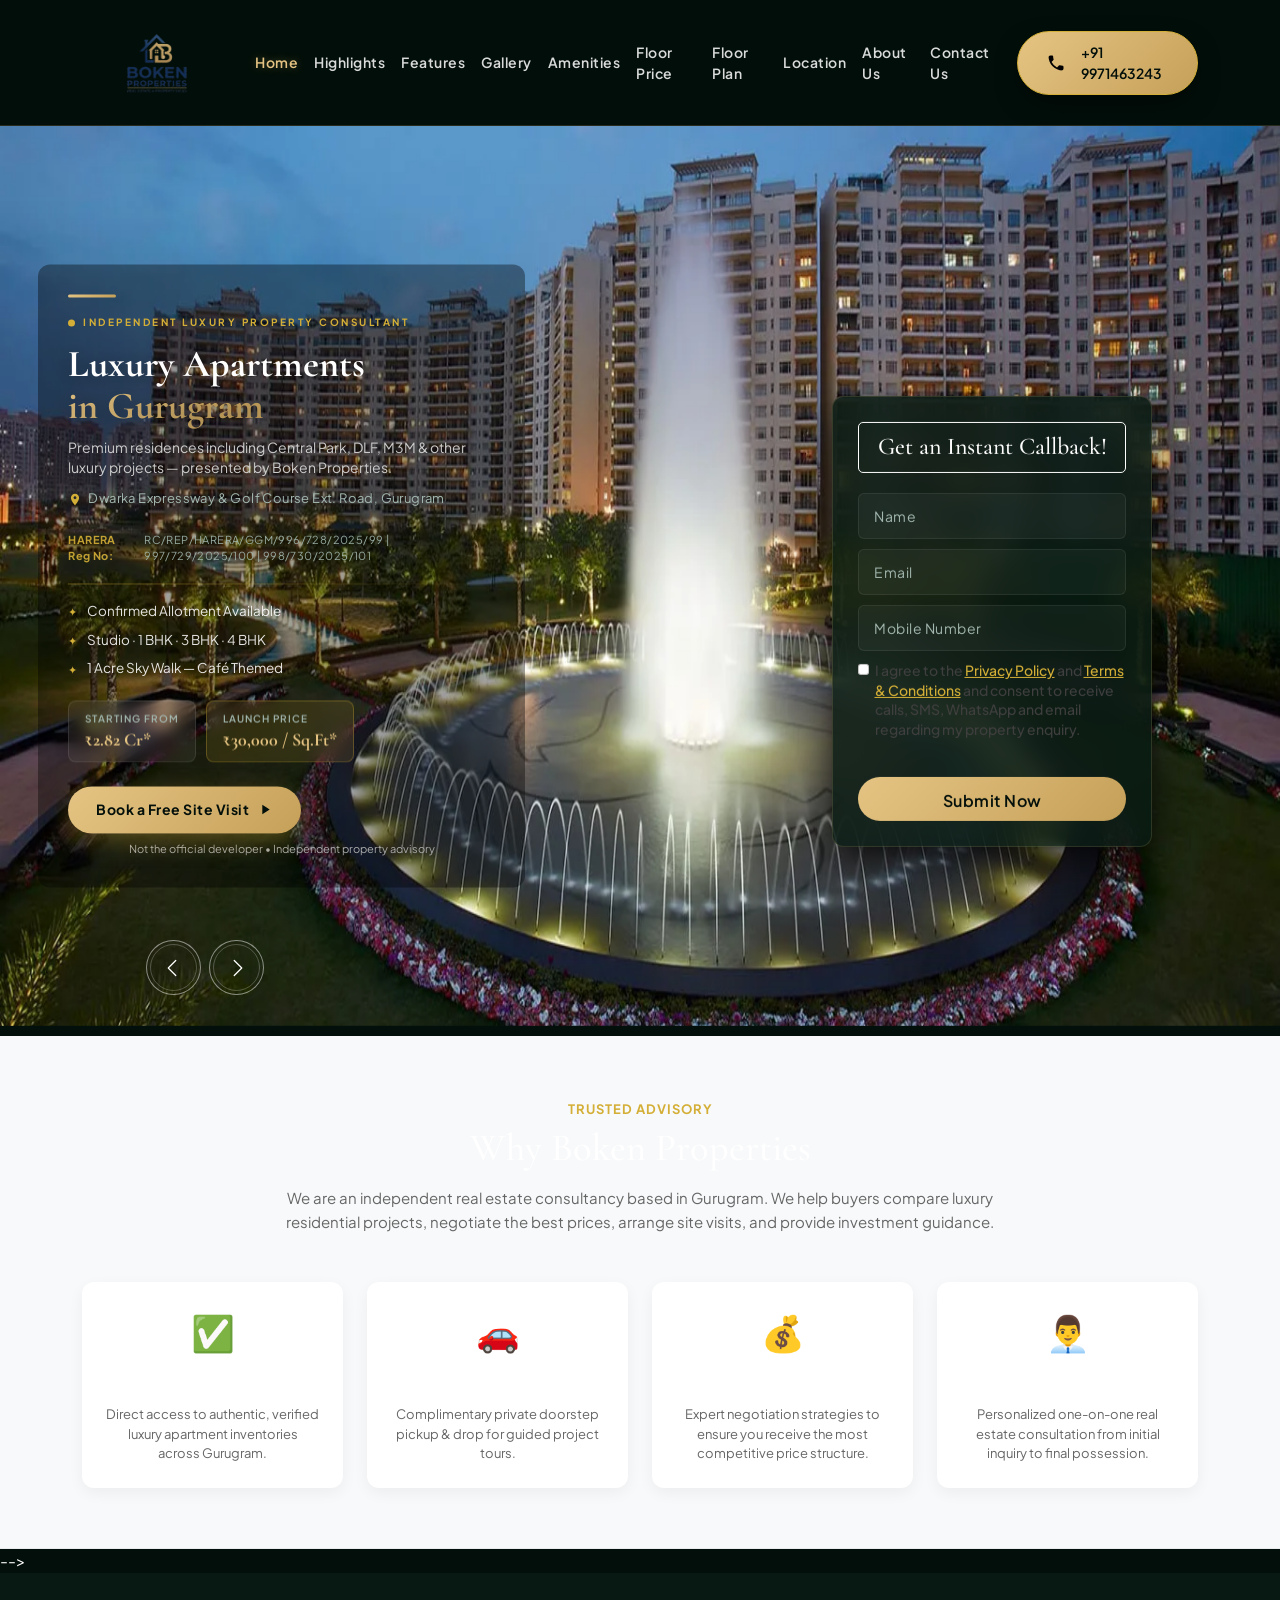
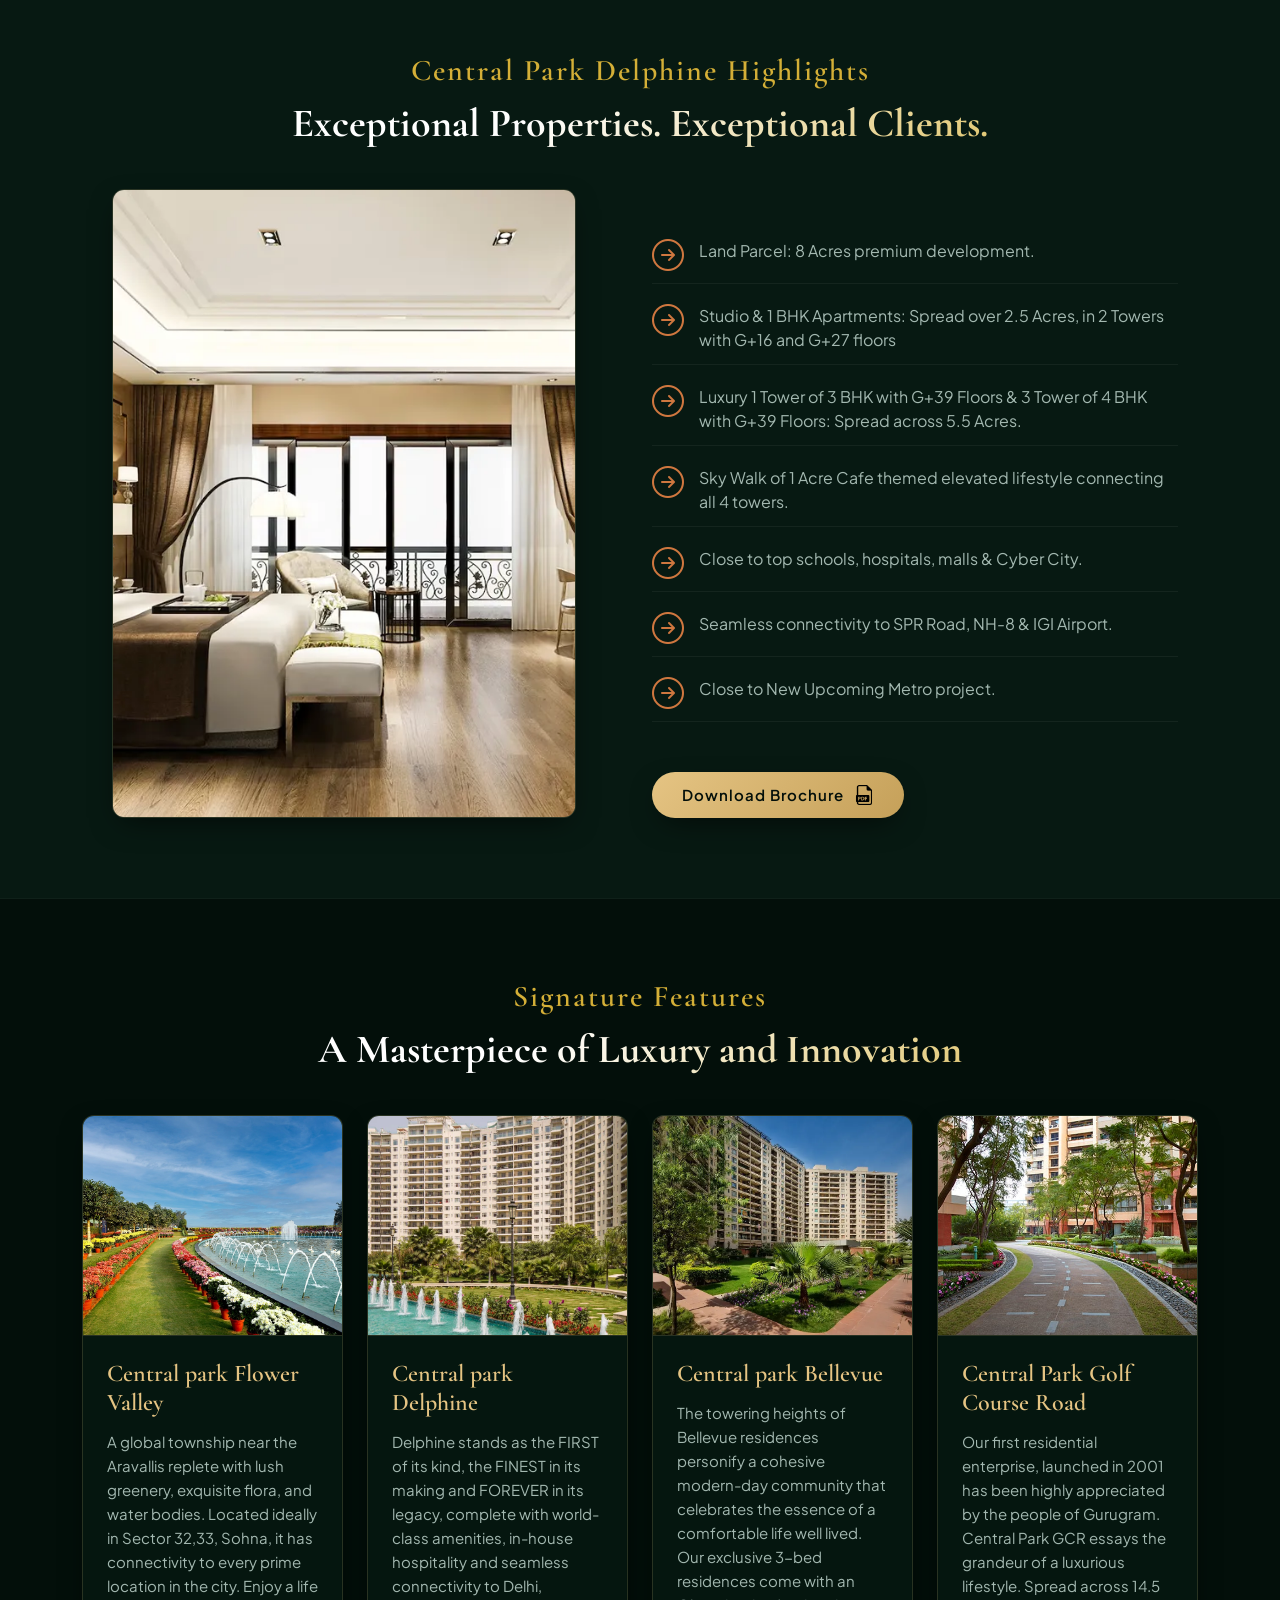
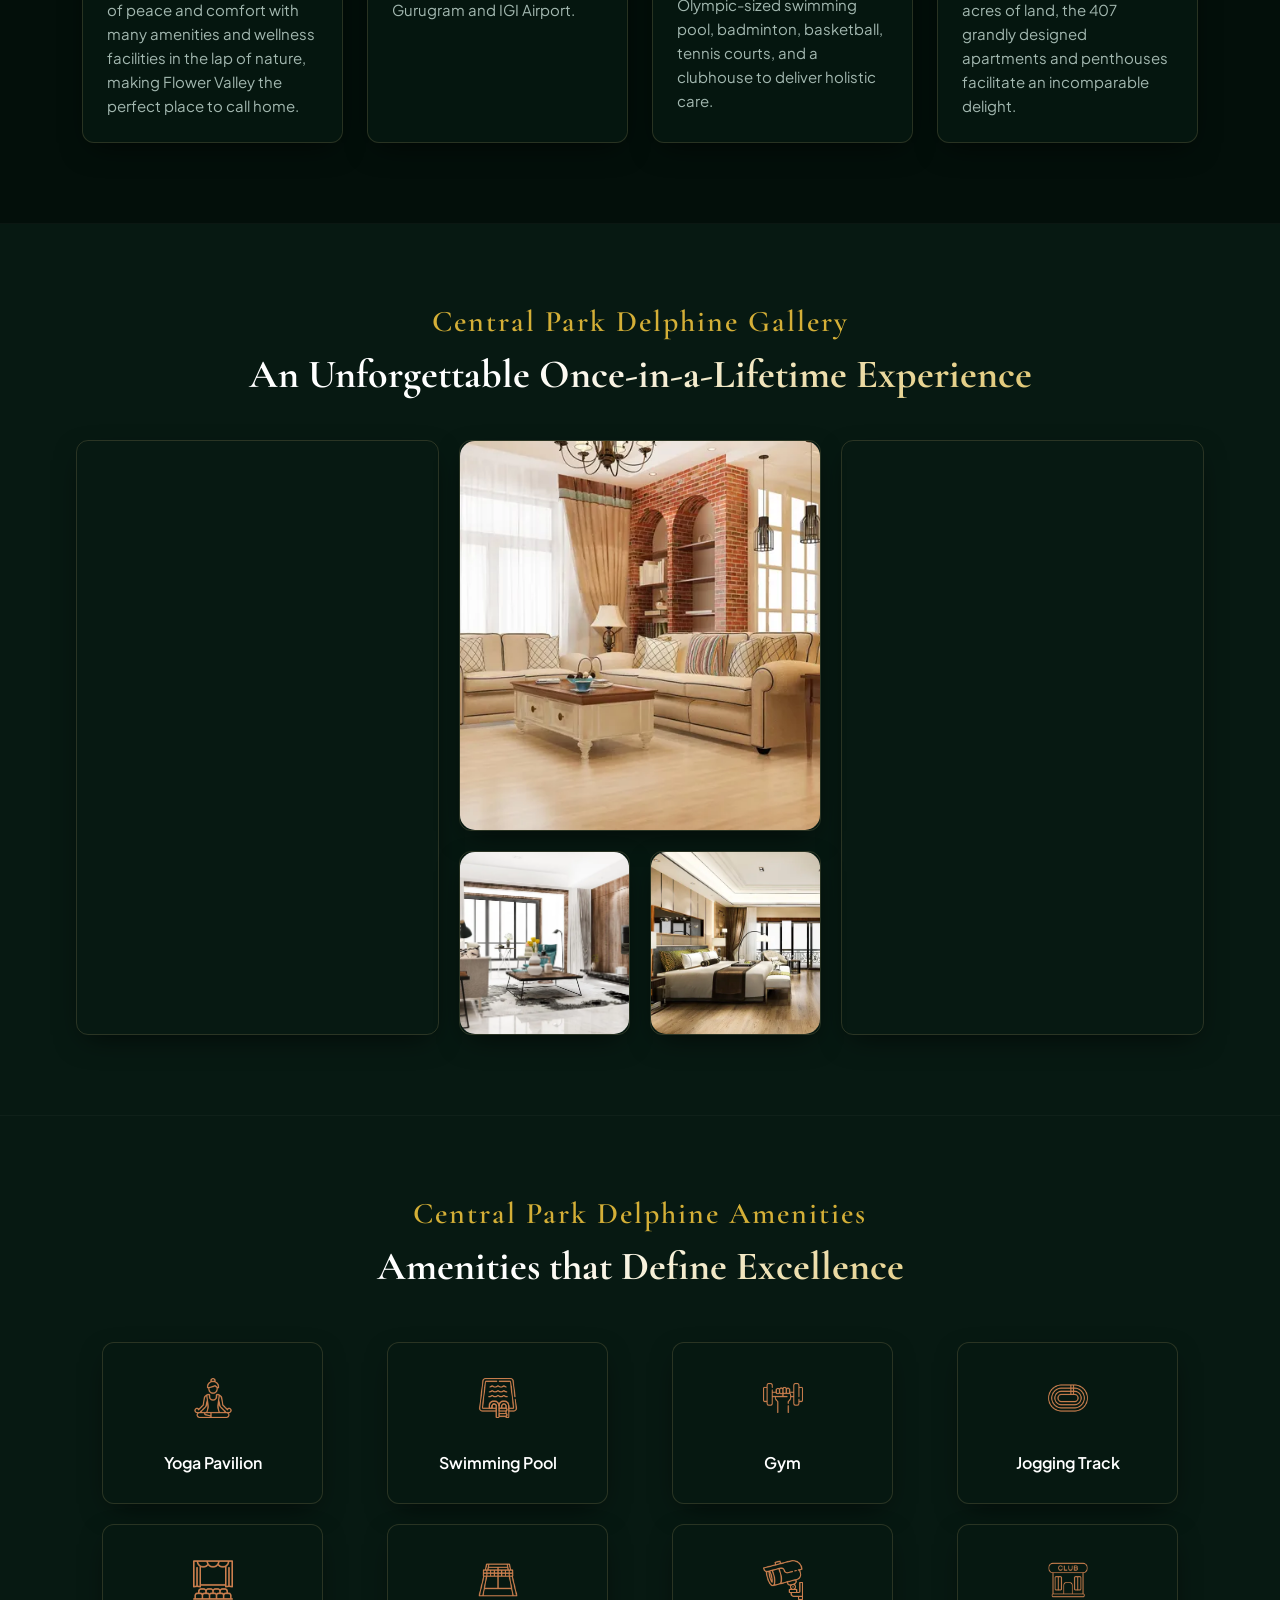
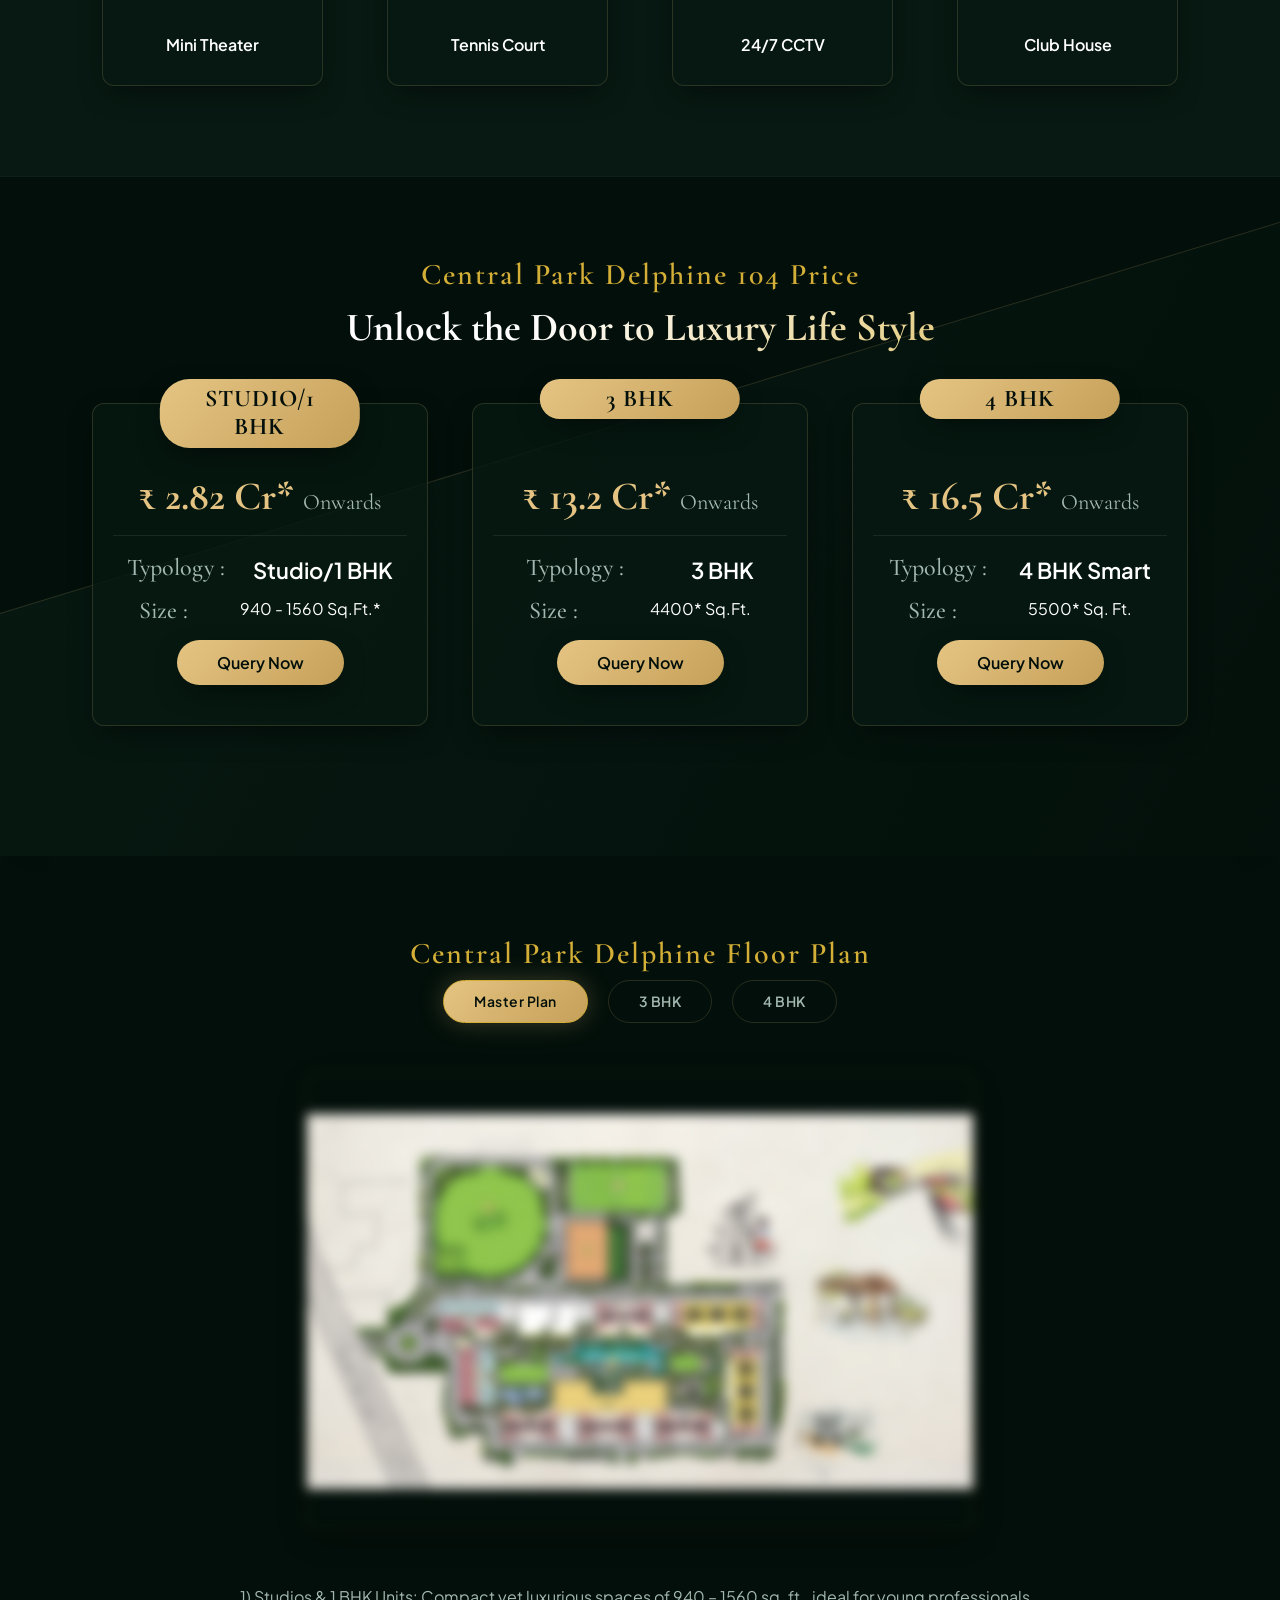
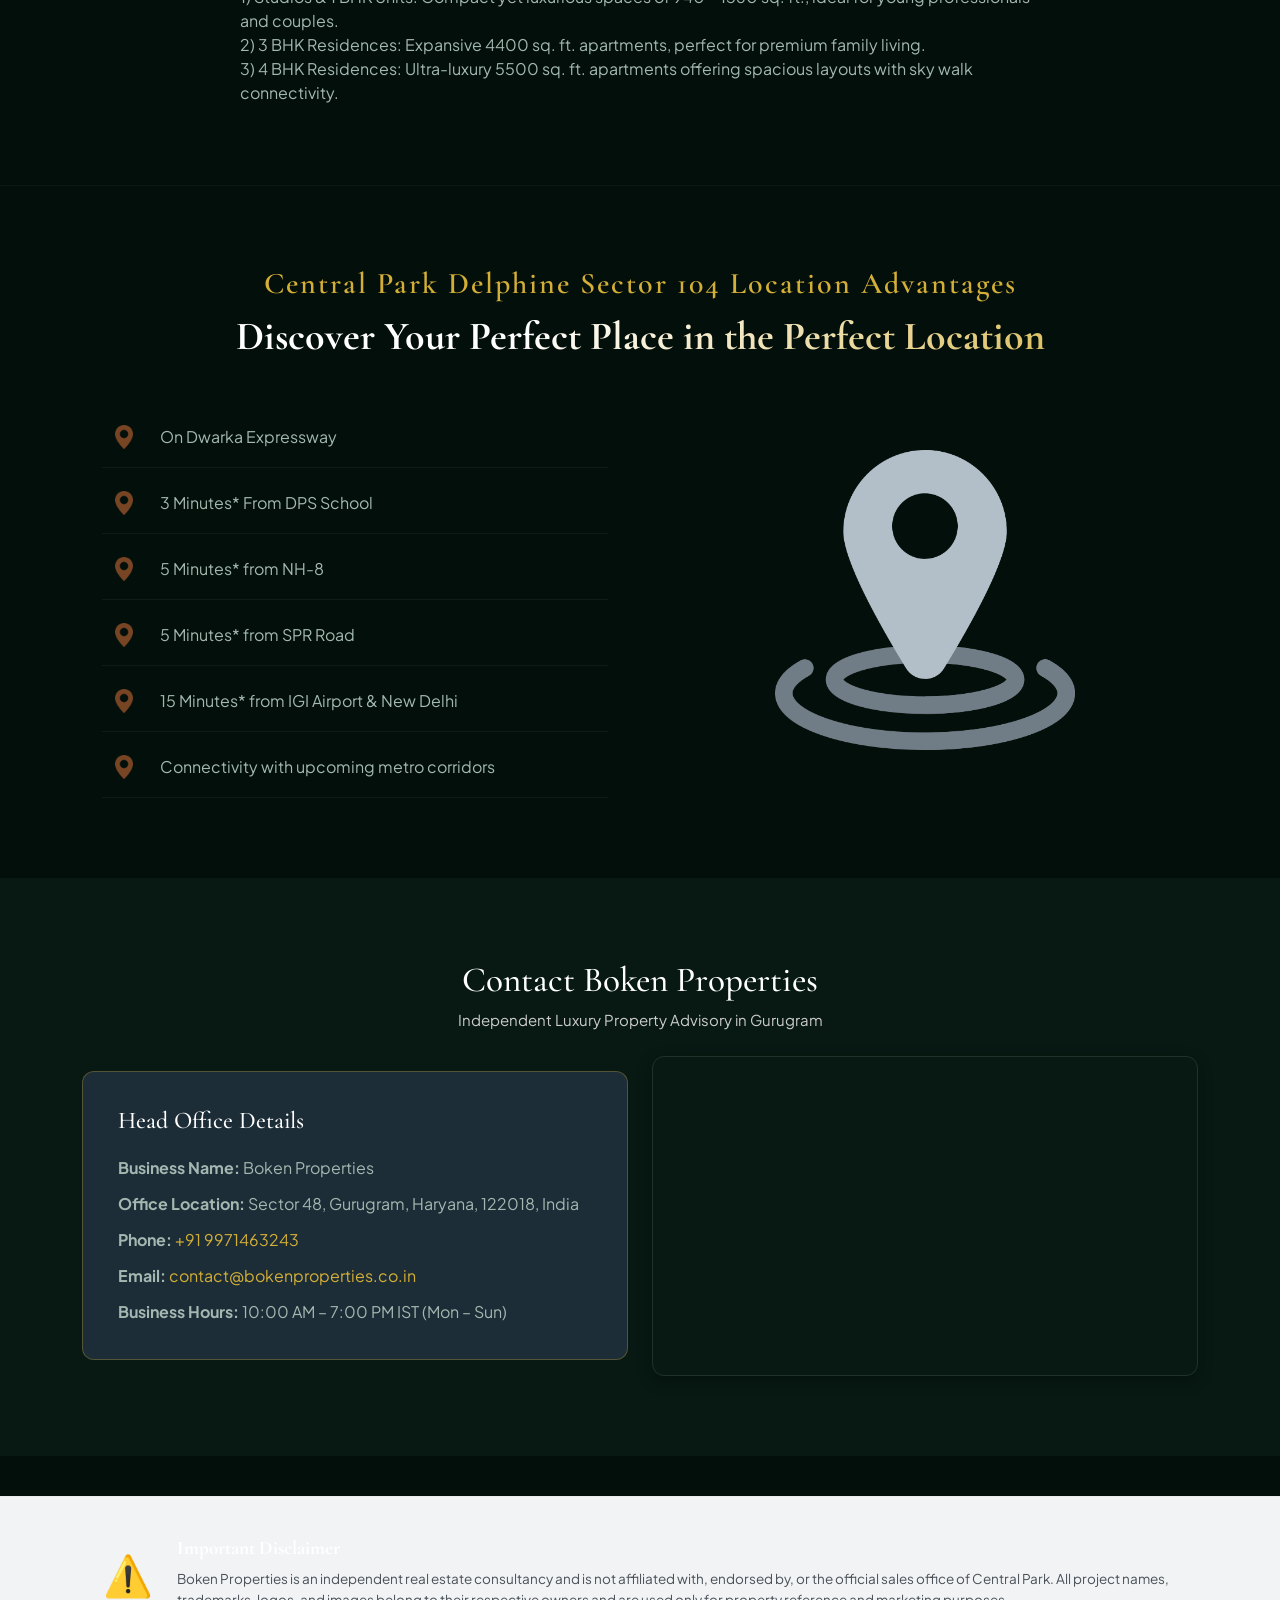
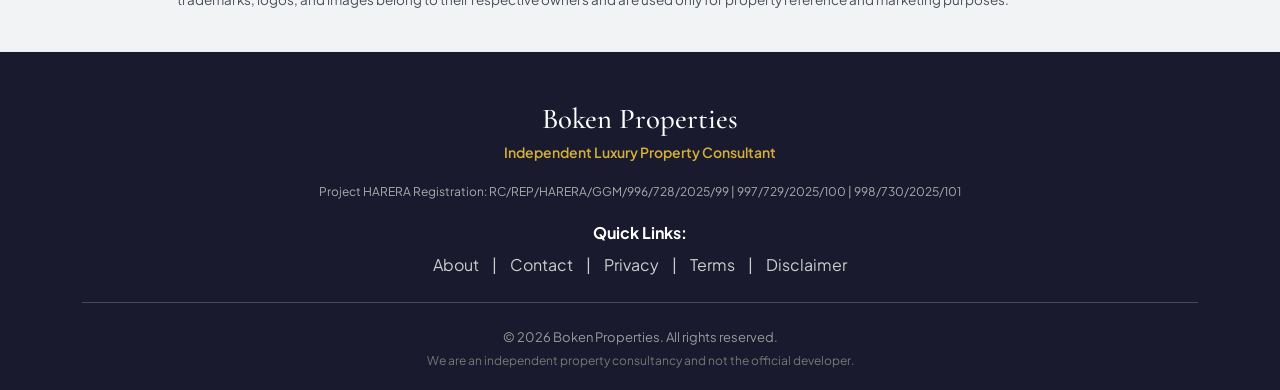
==== index.html @ 9dfc1da9 "changes" ====
<!DOCTYPE html>
<html lang="en" prefix="og: https://ogp.me/ns#">

<!-- Mirrored from www.bokenproperties.co.in/ by HTTrack Website Copier/3.x [XR&CO'2014], Fri, 24 Jul 2026 10:35:18 GMT -->
<head>
  <meta charset="utf-8">
  <meta name="viewport" content="width=device-width, initial-scale=1, viewport-fit=cover">
  <meta name="theme-color" content="#1a1a2e" />
  <meta http-equiv="X-UA-Compatible" content="IE=edge">

  <!-- ===== PRIMARY SEO TAGS ===== -->
  <title>Luxury Apartments in Gurugram | Boken Properties</title>
  <meta name="description" content="Explore premium apartments in Gurugram with Boken Properties. Independent property consultants offering site visits, price assistance and luxury residential guidance.">
  <meta name="keywords" content="Luxury Apartments Gurugram, Boken Properties, Gurugram Property Consultant, Central Park Delphine, Dwarka Expressway luxury project, 3 BHK Gurgaon, 4 BHK Gurgaon, independent property advisor">

  <!-- ===== CANONICAL & ROBOTS ===== -->
  <link rel="canonical" href="https://bokenproperties.co.in/">
  <link rel="alternate" hreflang="en-in" href="https://bokenproperties.co.in/">
  <link rel="alternate" hreflang="x-default" href="https://bokenproperties.co.in/">
  <link rel="sitemap" type="application/xml" title="Sitemap" href="https://bokenproperties.co.in/sitemap.xml">
  <meta name="robots" content="index, follow, max-snippet:-1, max-image-preview:large, max-video-preview:-1">
  <meta name="googlebot" content="index, follow, max-snippet:-1, max-image-preview:large, max-video-preview:-1">
  <meta name="bingbot" content="index, follow">

  <!-- ===== AUTHOR & COPYRIGHT ===== -->
  <meta name="author" content="Boken Properties – Independent Luxury Property Consultant">
  <meta name="copyright" content="bokenproperties.co.in">
  <meta name="rating" content="general">
  <meta name="revisit-after" content="3 days">
  <meta name="language" content="English">
  <meta name="classification" content="Real Estate, Luxury Apartments, Property Consultancy">
  <meta name="category" content="Real Estate Consultancy">
  <meta name="coverage" content="India, Delhi NCR, Gurgaon, Gurugram, Haryana">
  <meta name="distribution" content="global">
  <meta name="target" content="all">
  <meta name="HandheldFriendly" content="true">
  <meta name="MobileOptimized" content="320">
  <meta name="apple-mobile-web-app-capable" content="yes">
  <meta name="apple-mobile-web-app-status-bar-style" content="black-translucent">
  <meta name="apple-mobile-web-app-title" content="Boken Properties">
  <meta name="application-name" content="Boken Properties">
  <meta name="msapplication-TileColor" content="#1a1a2e">
  <meta name="msapplication-TileImage" content="https://bokenproperties.co.in/images/image2/Central%20Park%20Delphine.webp">
  <meta name="msvalidate.01" content="AEC00CC8FFE2AAF2E99C1C543B0D11B5" />
  <!-- ===== DUBLIN CORE METADATA ===== -->
  <meta name="DC.title" content="Luxury Apartments in Gurugram | Boken Properties">
  <meta name="DC.creator" content="Boken Properties – Independent Luxury Property Consultant">
  <meta name="DC.subject" content="Luxury Apartments, Real Estate Consultancy, Gurugram, Dwarka Expressway">
  <meta name="DC.description" content="Explore premium apartments in Gurugram with Boken Properties. Independent property consultants offering site visits, price assistance and luxury residential guidance.">
  <meta name="DC.publisher" content="bokenproperties.co.in">
  <meta name="DC.type" content="Service">
  <meta name="DC.format" content="text/html">
  <meta name="DC.language" content="en">
  <meta name="DC.coverage" content="Gurgaon, Gurugram, Haryana, India">

  <!-- ===== GEO / LOCAL SEO TAGS ===== -->
  <meta name="geo.region" content="IN-HR">
  <meta name="geo.placename" content="Sector 48, Gurugram, Haryana, Delhi NCR, India">
  <meta name="geo.position" content="28.4230;77.0425">
  <meta name="ICBM" content="28.4230, 77.0425">
  <meta name="geo.country" content="IN">

  <!-- ===== OPEN GRAPH (Facebook / LinkedIn / WhatsApp / Telegram) ===== -->
  <meta property="og:type" content="website">
  <meta property="og:site_name" content="Boken Properties – Independent Luxury Property Consultant">
  <meta property="og:title" content="Luxury Apartments in Gurugram | Boken Properties">
  <meta property="og:description" content="Explore premium apartments in Gurugram with Boken Properties. Independent property consultants offering site visits, price assistance and luxury residential guidance.">
  <meta property="og:url" content="https://bokenproperties.co.in/">
  <meta property="og:image" content="https://bokenproperties.co.in/images/image2/imgi_3_gallery10.webp">
  <meta property="og:image:secure_url" content="https://bokenproperties.co.in/images/image2/imgi_3_gallery10.webp">
  <meta property="og:image:type" content="image/webp">
  <meta property="og:image:width" content="1200">
  <meta property="og:image:height" content="630">
  <meta property="og:image:alt" content="Boken Properties Luxury Apartments Gurugram">
  <meta property="og:locale" content="en_IN">
  <meta property="og:phone_number" content="+919971463243">
  <meta property="og:street-address" content="Sector 48">
  <meta property="og:locality" content="Gurugram">
  <meta property="og:region" content="Haryana">
  <meta property="og:postal-code" content="122018">
  <meta property="og:country-name" content="India">
  <meta property="article:publisher" content="https://bokenproperties.co.in/">
  <meta property="article:modified_time" content="2026-08-20T09:00:00+05:30">

  <!-- ===== TWITTER / X CARD ===== -->
  <meta name="twitter:card" content="summary_large_image">
  <meta name="twitter:title" content="Luxury Apartments in Gurugram | Boken Properties">
  <meta name="twitter:description" content="Explore premium apartments in Gurugram with Boken Properties. Independent property consultants offering site visits, price assistance and luxury residential guidance.">
  <meta name="twitter:image" content="https://bokenproperties.co.in/images/image2/imgi_3_gallery10.webp">
  <meta name="twitter:image:alt" content="Boken Properties Luxury Residences Gurugram">
  <meta name="twitter:domain" content="bokenproperties.co.in">

  <!-- ===== PINTEREST ===== -->
  <meta name="pinterest-rich-pin" content="true">

  <!-- ===== FAVICON ===== -->
  <link href="images/image2/Central%20Park%20Delphine.webp" rel="shortcut icon" type="image/x-icon">
  <link rel="apple-touch-icon" sizes="180x180" href="images/image2/Central%20Park%20Delphine.webp">
  <link rel="apple-touch-icon" sizes="152x152" href="images/image2/Central%20Park%20Delphine.webp">
  <link rel="apple-touch-icon" sizes="120x120" href="images/image2/Central%20Park%20Delphine.webp">
  <link rel="icon" type="image/webp" sizes="32x32" href="images/image2/Central%20Park%20Delphine.webp">
  <link rel="icon" type="image/webp" sizes="16x16" href="images/image2/Central%20Park%20Delphine.webp">

  <!-- ===== PERFORMANCE & PRELOAD ===== -->
  <link rel="preload" href="images/image2/imgi_3_gallery10.webp" as="image" type="image/webp">
  <link rel="dns-prefetch" href="//fonts.googleapis.com">
  <link rel="dns-prefetch" href="//fonts.gstatic.com">
  <link rel="dns-prefetch" href="//www.googletagmanager.com">

  <!-- ===== FONTS ===== -->
  <link rel="preconnect" href="https://fonts.googleapis.com">
  <link rel="preconnect" href="https://fonts.gstatic.com" crossorigin>
  <link href="https://fonts.googleapis.com/css2?family=Cormorant+Garamond:ital,wght@0,300;0,400;0,500;0,600;0,700;1,400&family=Plus+Jakarta+Sans:wght@300;400;500;600;700&display=swap" rel="stylesheet">

  <!-- ===== STYLESHEETS ===== -->
  <link rel="stylesheet" href="css/bootstrap.min.css">
  <link rel="stylesheet" href="css/style.css">
  <link rel="stylesheet" href="css/magnific-popup.css">

  <!-- ===== JSON-LD STRUCTURED DATA ===== -->

  <!-- 1. LocalBusiness / Real Estate Agent Schema -->
  <script type="application/ld+json">
  {
    "@context": "https://schema.org",
    "@type": "RealEstateAgent",
    "name": "Boken Properties",
    "url": "https://bokenproperties.co.in",
    "email": "contact@bokenproperties.co.in",
    "telephone": "+919971463243",
    "description": "Independent real estate consultancy based in Gurugram helping buyers compare luxury residential projects, negotiate best prices, arrange site visits, and provide investment guidance.",
    "address": {
      "@type": "PostalAddress",
      "streetAddress": "Sector 48",
      "addressLocality": "Gurugram",
      "addressRegion": "Haryana",
      "postalCode": "122018",
      "addressCountry": "IN"
    },
    "sameAs": []
  }
  </script>

  <!-- 4. ApartmentComplex / Residential Property Schema -->
  <script type="application/ld+json">
  {
    "@context": "https://schema.org",
    "@type": "ApartmentComplex",
    "@id": "https://bokenproperties.co.in/central-park-gurugram/#property",
    "name": "Central Park Delphine",
    "alternateName": ["Central Park 104", "Delphine by Central Park", "Central Park Delphine Sector 104"],
    "description": "Central Park Delphine is a new-launch ultra-luxury residential project at Sector 104, Gurgaon, Dwarka Expressway. The 8-acre development offers Studio & 1 BHK apartments (2 towers, G+16 & G+27 floors) and 3 BHK & 4 BHK residences (4 towers, G+39 floors), connected by a unique 1-Acre Sky Walk Café themed elevated lifestyle deck.",
    "url": "https://bokenproperties.co.in/central-park-gurugram/",
    "image": "https://bokenproperties.co.in/central-park-gurugram/images/image2/imgi_3_gallery10.webp",
    "address": {
      "@type": "PostalAddress",
      "streetAddress": "Sector 104, Dwarka Expressway",
      "addressLocality": "Gurgaon",
      "addressRegion": "Haryana",
      "postalCode": "122017",
      "addressCountry": "IN"
    },
    "geo": {
      "@type": "GeoCoordinates",
      "latitude": 28.4925,
      "longitude": 77.0350
    },
    "telephone": "+919971463243",
    "numberOfRooms": "1-4",
    "petsAllowed": false,
    "amenityFeature": [
      {"@type": "LocationFeatureSpecification", "name": "Swimming Pool", "value": true},
      {"@type": "LocationFeatureSpecification", "name": "Gymnasium / Fitness Centre", "value": true},
      {"@type": "LocationFeatureSpecification", "name": "Clubhouse", "value": true},
      {"@type": "LocationFeatureSpecification", "name": "Sky Walk Café (1 Acre)", "value": true},
      {"@type": "LocationFeatureSpecification", "name": "Yoga Pavilion", "value": true},
      {"@type": "LocationFeatureSpecification", "name": "Jogging Track", "value": true},
      {"@type": "LocationFeatureSpecification", "name": "Tennis Court", "value": true},
      {"@type": "LocationFeatureSpecification", "name": "Mini Theatre", "value": true},
      {"@type": "LocationFeatureSpecification", "name": "24/7 CCTV Security", "value": true}
    ],
    "containsPlace": [
      {
        "@type": "Apartment",
        "name": "Studio / 1 BHK",
        "floorSize": {"@type": "QuantitativeValue", "minValue": 940, "maxValue": 1560, "unitCode": "FTK"},
        "numberOfRooms": 1
      },
      {
        "@type": "Apartment",
        "name": "3 BHK Luxury Residence",
        "floorSize": {"@type": "QuantitativeValue", "value": 4400, "unitCode": "FTK"},
        "numberOfRooms": 3
      },
      {
        "@type": "Apartment",
        "name": "4 BHK Ultra-Luxury Residence",
        "floorSize": {"@type": "QuantitativeValue", "value": 5500, "unitCode": "FTK"},
        "numberOfRooms": 4
      }
    ]
  }
  </script>

  <!-- 5. BreadcrumbList Schema -->
  <script type="application/ld+json">
  {
    "@context": "https://schema.org",
    "@type": "BreadcrumbList",
    "itemListElement": [
      {
        "@type": "ListItem",
        "position": 1,
        "name": "Home – Central Park Delphine",
        "item": "https://bokenproperties.co.in/central-park-gurugram/"
      },
      {
        "@type": "ListItem",
        "position": 2,
        "name": "Central Park Delphine Sector 104 Gurgaon",
        "item": "https://bokenproperties.co.in/central-park-gurugram/#property"
      }
    ]
  }
  </script>

  <!-- 6. FAQPage Schema -->
  <script type="application/ld+json">
  {
    "@context": "https://schema.org",
    "@type": "FAQPage",
    "mainEntity": [
      {
        "@type": "Question",
        "name": "Where is Central Park Delphine located?",
        "acceptedAnswer": {
          "@type": "Answer",
          "text": "Central Park Delphine is located at Sector 104, Dwarka Expressway, Gurgaon, Haryana, Delhi NCR. It is just 15 minutes from IGI Airport and 5 minutes from NH-8."
        }
      },
      {
        "@type": "Question",
        "name": "What is the starting price of Central Park Delphine?",
        "acceptedAnswer": {
          "@type": "Answer",
          "text": "Central Park Delphine offers Studio & 1 BHK apartments starting from ₹2.82 Cr*, 3 BHK residences from ₹13.2 Cr*, and 4 BHK ultra-luxury apartments from ₹16.5 Cr*. The launch price is ₹30,000 per sq.ft."
        }
      },
      {
        "@type": "Question",
        "name": "What BHK configurations are available in Central Park Delphine?",
        "acceptedAnswer": {
          "@type": "Answer",
          "text": "Central Park Delphine offers Studio apartments and 1 BHK (940–1560 sq.ft.), 3 BHK residences (4400 sq.ft.) in G+39 towers, and 4 BHK ultra-luxury apartments (5500 sq.ft.) in G+39 towers."
        }
      },
      {
        "@type": "Question",
        "name": "What is the Sky Walk in Central Park Delphine?",
        "acceptedAnswer": {
          "@type": "Answer",
          "text": "The Sky Walk at Central Park Delphine is a unique 1-Acre Café-themed elevated lifestyle deck that connects all 4 residential towers, offering curated landscapes, sky-high cafés, and panoramic city views."
        }
      },
      {
        "@type": "Question",
        "name": "Who is the developer of Central Park Delphine?",
        "acceptedAnswer": {
          "@type": "Answer",
          "text": "Central Park Delphine is developed by Central Park, one of India's top real estate developers known for iconic projects like Central Park Flower Valley, Central Park Resorts, and Central Park Sky Villas in Gurgaon."
        }
      },
      {
        "@type": "Question",
        "name": "What amenities does Central Park Delphine offer?",
        "acceptedAnswer": {
          "@type": "Answer",
          "text": "Central Park Delphine offers world-class amenities including a Swimming Pool, Fully-equipped Gym, Yoga Pavilion, Jogging Track, Tennis Court, Mini Theatre, Clubhouse, 24/7 CCTV Security, and the signature 1-Acre Sky Walk Café."
        }
      }
    ]
  }
  </script>

  <!-- 7. Offer / PriceSpecification Schema -->
  <script type="application/ld+json">
  {
    "@context": "https://schema.org",
    "@type": "Product",
    "name": "Central Park Delphine Luxury Apartments",
    "description": "Ultra-luxury residential apartments at Sector 104 Gurgaon – Studio, 1 BHK, 3 BHK and 4 BHK configurations with Sky Walk, premium amenities and Dwarka Expressway connectivity.",
    "brand": {
      "@type": "Brand",
      "name": "Central Park"
    },
    "image": "https://bokenproperties.co.in/central-park-gurugram/images/image2/imgi_3_gallery10.webp",
    "offers": {
      "@type": "AggregateOffer",
      "priceCurrency": "INR",
      "lowPrice": "28200000",
      "highPrice": "165000000",
      "offerCount": "3",
      "availability": "https://schema.org/InStock",
      "seller": {
        "@type": "Organization",
        "name": "Central Park Delphine – Authorized Channel Partner"
      }
    }
  }
  </script>

  <!-- 8. Event / Open House Schema -->
  <script type="application/ld+json">
  {
    "@context": "https://schema.org",
    "@type": "Event",
    "name": "Central Park Delphine Site Visit & Property Showcase",
    "description": "Book a site visit to Central Park Delphine at Sector 104, Gurgaon. Experience ultra-luxury 3 BHK & 4 BHK apartments, Sky Walk Café, and world-class amenities firsthand.",
    "startDate": "2025-01-01",
    "endDate": "2025-12-31",
    "eventStatus": "https://schema.org/EventScheduled",
    "eventAttendanceMode": "https://schema.org/OfflineEventAttendanceMode",
    "location": {
      "@type": "Place",
      "name": "Central Park Delphine – Site Office",
      "address": {
        "@type": "PostalAddress",
        "streetAddress": "Sector 104, Dwarka Expressway",
        "addressLocality": "Gurgaon",
        "addressRegion": "Haryana",
        "postalCode": "122017",
        "addressCountry": "IN"
      }
    },
    "organizer": {
      "@type": "Organization",
      "name": "Central Park Delphine – Authorized Channel Partner",
      "url": "https://bokenproperties.co.in/central-park-gurugram/"
    },
    "offers": {
      "@type": "Offer",
      "price": "0",
      "priceCurrency": "INR",
      "availability": "https://schema.org/InStock",
      "url": "https://bokenproperties.co.in/central-park-gurugram/#contact-us"
    }
  }
  </script>

  <!-- 9. WebPage Schema -->
  <script type="application/ld+json">
  {
    "@context": "https://schema.org",
    "@type": "WebPage",
    "@id": "https://bokenproperties.co.in/central-park-gurugram/#webpage",
    "url": "https://bokenproperties.co.in/central-park-gurugram/",
    "name": "Central Park Delphine Sector 104 Gurgaon | Ultra-Luxury 3 & 4 BHK Flats",
    "isPartOf": {"@id": "https://bokenproperties.co.in/central-park-gurugram/#website"},
    "about": {"@id": "https://bokenproperties.co.in/central-park-gurugram/#property"},
    "description": "Ultra-luxury residential project at Sector 104, Gurgaon – Studio, 1, 3 & 4 BHK from ₹2.82 Cr* with 1-Acre Sky Walk Café.",
    "inLanguage": "en-IN",
    "datePublished": "2024-01-01",
    "dateModified": "2025-07-30",
    "breadcrumb": {"@id": "https://bokenproperties.co.in/central-park-gurugram/#breadcrumb"},
    "speakable": {
      "@type": "SpeakableSpecification",
      "cssSelector": [".hero-title", ".property-highlights", "h1", "h2"]
    }
  }

</head>
<!-- Google tag (gtag.js) -->
<script async src="https://www.googletagmanager.com/gtag/js?id=AW-18353196610"></script>
<script>
  window.dataLayer = window.dataLayer || [];
  function gtag(){dataLayer.push(arguments);}
  gtag('js', new Date());

  gtag('config', 'AW-18353196610');
</script>
<body>
    
    <section class="header-section">
        <nav class="navbar navbar-expand-lg">
          <div class="container">
            <a class="navbar-brand" href="index.html">
            <img class="project-logo" src="properties.images/logo2.png" alt="Central Park Delphine">
          
            </a>
            <button class="navbar-toggler" type="button" data-bs-toggle="collapse" data-bs-target="#navbarSupportedContent" aria-controls="navbarSupportedContent" aria-expanded="false" aria-label="Toggle navigation">
            <span class="navbar-toggler-icon"></span>
            </button>
            <div class="collapse navbar-collapse justify-content-center" id="navbarSupportedContent">
                <ul class="navbar-nav mb-2 mb-lg-0 asidebar">
                <li class="nav-item">
                    <a class="nav-link active" aria-current="page" href="#home">Home</a>
                </li>
            <!-- <li class="nav-item">
              <a class="nav-link" href="#overview">Overview</a>
            </li> -->
            <li class="nav-item">
              <a class="nav-link" href="#highlights">Highlights</a>
            </li>
            <li class="nav-item">
              <a class="nav-link" href="#features">Features</a>
            </li>
            <li class="nav-item">
              <a class="nav-link" href="#gallery">Gallery</a>
            </li>
            <li class="nav-item">
              <a class="nav-link" href="#amenities">Amenities</a>
            </li>
            <li class="nav-item">
              <a class="nav-link" href="#price">Floor Price</a>
            </li>
            <li class="nav-item">
              <a class="nav-link" href="#master-and-floor-plan">Floor Plan</a>
            </li>
            <li class="nav-item">
              <a class="nav-link" href="#location-advantage">Location</a>
            </li>
            <li class="nav-item">
              <a class="nav-link" href="about-us.html">About Us</a>
            </li>
            <li class="nav-item">
              <a class="nav-link" href="contact-us.html">Contact Us</a>
            </li>
          </ul>
        </div>
         <div class="nav-item d-md-block d-none">
          <a class="navbar-call-btn" href="tel:+91 9971463243 ">
            <img class="trin-trin" src="data:image/svg+xml;utf8,%3Csvg xmlns='http://www.w3.org/2000/svg' viewBox='0 0 24 24' fill='%23000000'%3E%3Cpath d='M20.01 15.38c-1.23 0-2.42-.2-3.53-.57a1 1 0 0 0-1.01.24l-2.2 2.2a15.045 15.045 0 0 1-6.59-6.59l2.2-2.2a1 1 0 0 0 .24-1.01 11.36 11.36 0 0 1-.57-3.53c0-.55-.45-1-1-1H4c-.55 0-1 .45-1 1 0 9.39 7.61 17 17 17 .55 0 1-.45 1-1v-3.5c0-.55-.45-1-1-1z'/%3E%3C/svg%3E" alt="Call Phone Icon">
            +91 9971463243 
          </a>
        </div> 
      </div>
    </nav>
  </section>


  <section class="banner-setion" id="home">
    <div class="banner">
      <div class="container-fluid banner-container">
        <div id="carouselExampleControls" class="carousel slide" data-bs-ride="carousel">
          <div class="carousel-inner">
            <div class="carousel-item active">
                <img src="images/image2/imgi_3_gallery10.webp" alt="Central Park Delphine" class="d-view">
                <img src="images/image2/imgi_3_gallery10.webp" alt="Central Park Delphine" class="m-view">

            </div>
            <div class="carousel-item">
                <img src="images/image2/project_1685186892584295412.avif" alt="Central Park Delphine" class="d-view">
                <img src="images/image2/project_1685186892584295412.avif" alt="Central Park Delphine" class="m-view">
            </div>
          </div>
          <button class="carousel-control-prev" type="button" data-bs-target="#carouselExampleControls" data-bs-slide="prev">
            <span class="carousel-control-prev-icon" aria-hidden="true"></span>
            <span class="visually-hidden">Previous</span>
          </button>
          <button class="carousel-control-next" type="button" data-bs-target="#carouselExampleControls" data-bs-slide="next">
            <span class="carousel-control-next-icon" aria-hidden="true"></span>
            <span class="visually-hidden">Next</span>
          </button>
        </div>
      </div>
    </div>

    <div class="project-details-ban">

      <!-- Gold top accent bar -->
      <div class="pdb-accent-bar"></div>

      <!-- Hero Badge -->
      <div class="pdb-badge">
        <span class="pdb-badge-dot"></span>
        Independent Luxury Property Consultant
      </div>

      <!-- Main Heading & Subheading -->
      <h1 id="projectName" style="font-size: 2.2rem; margin-bottom: 8px;">Luxury Apartments<br><span class="pdb-title-accent">in Gurugram</span></h1>
      <p style="color: #ccc; font-size: 14px; margin-bottom: 12px; line-height: 1.4;">Premium residences including Central Park, DLF, M3M &amp; other luxury projects — presented by Boken Properties.</p>

      <!-- Location tag -->
      <div class="pdb-location">
        <svg xmlns="http://www.w3.org/2000/svg" width="14" height="14" viewBox="0 0 24 24" fill="var(--color-gold)"><path d="M12 2C8.13 2 5 5.13 5 9c0 5.25 7 13 7 13s7-7.75 7-13c0-3.87-3.13-7-7-7zm0 9.5c-1.38 0-2.5-1.12-2.5-2.5s1.12-2.5 2.5-2.5 2.5 1.12 2.5 2.5-1.12 2.5-2.5 2.5z"/></svg>
        Dwarka Expressway &amp; Golf Course Ext. Road, Gurugram
      </div>

      <div class="pdb-location" style="font-size: 11px; margin-top: 5px; opacity: 0.9;">
        <strong style="color: var(--color-gold);">HARERA Reg No:</strong> RC/REP/HARERA/GGM/996/728/2025/99 | 997/729/2025/100 | 998/730/2025/101
      </div>

      <!-- Thin divider -->
      <div class="pdb-divider"></div>

      <!-- Key highlights -->
      <div class="pdb-highlights">
        <div class="pdb-highlight-item">
          <span class="pdb-check">✦</span>
          <span>Confirmed Allotment Available</span>
        </div>
        <div class="pdb-highlight-item">
          <span class="pdb-check">✦</span>
          <span>Studio · 1 BHK · 3 BHK · 4 BHK</span>
        </div>
        <div class="pdb-highlight-item">
          <span class="pdb-check">✦</span>
          <span>1 Acre Sky Walk — Café Themed</span>
        </div>
      </div>

      <!-- Price chips -->
      <div class="pdb-price-row">
        <div class="pdb-price-chip">
          <span class="pdb-price-label">Starting From</span>
          <span class="pdb-price-value">₹2.82 Cr*</span>
        </div>
        <div class="pdb-price-chip pdb-price-chip--gold">
          <span class="pdb-price-label">Launch Price</span>
          <span class="pdb-price-value">₹30,000 / Sq.Ft*</span>
        </div>
      </div>

      <!-- CTA Button -->
      <a class="pdb-cta-btn" href="#" data-bs-toggle="modal" data-bs-target="#exampleModal">
        Book a Free Site Visit
        <svg xmlns="http://www.w3.org/2000/svg" width="16" height="16" viewBox="0 0 24 24" fill="currentColor"><path d="M8 5v14l11-7z"/></svg>
      </a>

      <!-- Small text below CTA -->
      <p style="font-size: 11px; color: #aaa; text-align: center; margin-top: 8px; margin-bottom: 0;">Not the official developer • Independent property advisory</p>

      <div class="banner-btn d-md-none d-block" style="margin-top:0;"></div>      </div>
    </div>
    
    <div class="banner-form-section">
      <div class="form-section">
        <div class="banner-form">
          <div class="form-bottom">
            <h4 class="form_title" style="text-align: center;">Get an Instant Callback!</h4>
             
          </div>
          <div class="form lower-form-part">
             
			<form method="post" onsubmit="submitForm(event)" >
            <div class="form-group">
              <input type="text" class="form-control" placeholder="Name" name="name" required="">
            </div>
            <div class="form-group">
              <input type="email" class="form-control" placeholder="Email" name="email" required="">
            </div>
            <div class="form-group">
              <input type="tel" class="form-control" placeholder="Mobile Number" name="phone" required="" pattern="[0-9]{10}">
            </div>
           
            <div class="form-check text-start mb-3" style="font-size: 11px; color: #ccc;">
              <input class="form-check-input" type="checkbox" value="" required id="consentCheckHero">
              <label class="form-check-label" for="consentCheckHero" style="line-height: 1.4;">
                I agree to the <a href="privacy-policy.html" target="_blank" style="color: #d4af37; text-decoration: underline;">Privacy Policy</a> and <a href="terms-and-conditions.html" target="_blank" style="color: #d4af37; text-decoration: underline;">Terms &amp; Conditions</a> and consent to receive calls, SMS, WhatsApp and email regarding my property enquiry.
              </label>
            </div>
            <input type="submit" name="submit" value="Submit Now" class="btn dark_btn rounded submit_btn">
			</form>
            <!--<div class="checkbox-section d-flex align-items-start" style="padding-top: 10px;">-->
            <!--  <input type="checkbox" name="" value="" checked="">-->
            <!--  <p style="color: #fff; font-size: 10px;">I authorize company representatives to contact me via call, SMS, email, or WhatsApp regarding their products and offers. This consent supersedes any DNC/NDNC registrations.</p>-->
            <!--</div>-->
          </div>
        </div>
      </div>
    </div>
  </section>

  <div id="query-fix-btn" class="query-now hide">
    <a href="#" data-bs-toggle="modal" data-bs-target="#exampleModal">
      <img class="query-btn" src="images/query-btn.png" alt="">
      <p>Query Now</p>
    </a>
  </div>

  <!-- Overview Section -->

  <!-- <section class="overview-section" id="overview">
    <div class="container">
      <div class="row justify-content-between">
        <div class="col-md-6">
          <div class="overview-left-section">
            <h4>Overview</h4>
            <h2>Central Park Delphine, Sector 104 Gurgaon</h2>
            <p>Central Park Delphine is a landmark residential project in Sector 104 Gurgaon that blends luxury, comfort, and exclusivity. Spread over 8 acres of green land, Central Park 104 offers a mix of studio & 1 BHK apartments - 2 Towers, 3 BHK & 4 BHK apartments - 4 Towers. With world-class design, premium architecture and amenities crafted for modern living, Central Park 104 has emerged as one of the most sought-after residential destinations on the Dwarka Expressway belt. Its sky walk innovation, high-rise towers and thoughtfully designed layouts make it stand out in the luxury housing segment.</p>
           
            <a class="overview-btn" href="#" data-bs-toggle="modal" data-bs-target="#exampleModal">Download Brochure
              <img class="img-fluid" src="images/pdf-file.png" alt="Central Park Delphine">
            </a>
          </div>
        </div>
        <div class="col-md-6">
          <div class="highlight-img-section">
            <img class="img-fluid" src="images/image2/imgi_22_g5.webp" alt="Central Park Delphine">
          </div>
        </div>
      </div>
    </div>

  </section>

  <!-- ========================
       2. BUSINESS IDENTITY SECTION
       ======================== -->
  <section class="why-boken-section" style="background: #f8f9fa; padding: 60px 0; border-bottom: 1px solid #e9ecef;">
    <div class="container">
      <div class="row text-center mb-5">
        <div class="col-lg-8 offset-lg-2">
          <span style="color: #d4af37; font-weight: 700; text-transform: uppercase; letter-spacing: 1px; font-size: 13px;">Trusted Advisory</span>
          <h2 style="font-family: 'Cormorant Garamond', Georgia, serif; font-size: 2.4rem; color: #1a1a2e; margin-top: 5px; margin-bottom: 15px;">Why Boken Properties</h2>
          <p style="color: #666; font-size: 15px; line-height: 1.6;">We are an independent real estate consultancy based in Gurugram. We help buyers compare luxury residential projects, negotiate the best prices, arrange site visits, and provide investment guidance.</p>
        </div>
      </div>
      <div class="row g-4">
        <div class="col-md-3 col-sm-6">
          <div class="card h-100 text-center p-4" style="border: none; border-radius: 12px; box-shadow: 0 5px 15px rgba(0,0,0,0.05); background: #fff;">
            <div style="font-size: 2.2rem; margin-bottom: 15px;">✅</div>
            <h4 style="font-size: 1.1rem; font-weight: 700; color: #1a1a2e; margin-bottom: 10px;">Verified Inventory</h4>
            <p style="font-size: 13px; color: #666; margin-bottom: 0;">Direct access to authentic, verified luxury apartment inventories across Gurugram.</p>
          </div>
        </div>
        <div class="col-md-3 col-sm-6">
          <div class="card h-100 text-center p-4" style="border: none; border-radius: 12px; box-shadow: 0 5px 15px rgba(0,0,0,0.05); background: #fff;">
            <div style="font-size: 2.2rem; margin-bottom: 15px;">🚗</div>
            <h4 style="font-size: 1.1rem; font-weight: 700; color: #1a1a2e; margin-bottom: 10px;">Free Site Visit</h4>
            <p style="font-size: 13px; color: #666; margin-bottom: 0;">Complimentary private doorstep pickup &amp; drop for guided project tours.</p>
          </div>
        </div>
        <div class="col-md-3 col-sm-6">
          <div class="card h-100 text-center p-4" style="border: none; border-radius: 12px; box-shadow: 0 5px 15px rgba(0,0,0,0.05); background: #fff;">
            <div style="font-size: 2.2rem; margin-bottom: 15px;">💰</div>
            <h4 style="font-size: 1.1rem; font-weight: 700; color: #1a1a2e; margin-bottom: 10px;">Best Price Assistance</h4>
            <p style="font-size: 13px; color: #666; margin-bottom: 0;">Expert negotiation strategies to ensure you receive the most competitive price structure.</p>
          </div>
        </div>
        <div class="col-md-3 col-sm-6">
          <div class="card h-100 text-center p-4" style="border: none; border-radius: 12px; box-shadow: 0 5px 15px rgba(0,0,0,0.05); background: #fff;">
            <div style="font-size: 2.2rem; margin-bottom: 15px;">👨‍💼</div>
            <h4 style="font-size: 1.1rem; font-weight: 700; color: #1a1a2e; margin-bottom: 10px;">Dedicated Property Advisor</h4>
            <p style="font-size: 13px; color: #666; margin-bottom: 0;">Personalized one-on-one real estate consultation from initial inquiry to final possession.</p>
          </div>
        </div>
      </div>
    </div>
  </section> -->




  <section class="highlight-section" id="highlights">
    <div class="container">
      <h4 class="section-head"> Central Park Delphine Highlights</h4>
      <h2 class="section-head-para">Exceptional Properties. Exceptional Clients.</h2>

      <div class="row">
        <div class="col-md-6">
          <div class="highlight-img-section">
            <img class="img-fluid" src="images/image2/imgi_18_g1.webp" alt="Central Park Delphine">
          </div>
        </div>
        <div class="col-md-6">
          <div class="highlight-text-section">
              <div class="high-points">
              <img src="images/right.png" alt="Central Park Delphine">
              <p>Land Parcel: 8 Acres premium development.</p>
            </div>

            <div class="high-points">
              <img src="images/right.png" alt="">
              <p>Studio & 1 BHK Apartments: Spread over 2.5 Acres, in 2 Towers with G+16 and G+27 floors</p>
            </div>

            <div class="high-points">
              <img src="images/right.png" alt="Central Park Delphine">
              <p>Luxury 1 Tower of 3 BHK with G+39 Floors & 3 Tower of 4 BHK with G+39 Floors: Spread across 5.5 Acres.</p>
            </div>

            <div class="high-points">
              <img src="images/right.png" alt="Central Park Delphine">
              <p>Sky Walk of 1 Acre Cafe themed elevated lifestyle connecting all 4 towers.</p>
            </div>
            <!--<div class="high-points">-->
            <!--  <img src="images/right.png" alt="Central Park Delphine">-->
            <!--  <p>Payment Plan: Smart 25:15:15:20:25 milestone-based plan for easy investment.</p>-->
            <!--</div>-->

            <div class="high-points">
              <img src="images/right.png" alt="Central Park Delphine">
              <p>Close to top schools, hospitals, malls & Cyber City.</p>
            </div>

            <div class="high-points">
              <img src="images/right.png" alt="Central Park Delphine">
              <p>Seamless connectivity to SPR Road, NH-8 & IGI Airport.</p>
            </div>

            <div class="high-points">
              <img src="images/right.png" alt="Central Park Delphine">
              <p>Close to New Upcoming Metro project.</p>
            </div>

            
           
            

            <!-- <div class="high-btn">
              <a class="high-view-more" href="#" data-bs-toggle="modal" data-bs-target="#exampleModal">
                <p>View More</p>
                <img src="images/right.png" alt="Central Park Delphine">
              </a>
            </div> -->
            <a class="overview-btn" href="#" data-bs-toggle="modal" data-bs-target="#exampleModal">Download Brochure
              <img class="img-fluid" src="images/pdf-file.png" alt="Central Park Delphine">
            </a>
          </div>
        </div>
      </div>
    </div>
  </section>

  <!-- Signature Features Section -->
  <section class="features-section" id="features">
    <div class="container">
      <h4 class="section-head">Signature Features</h4>
      <h2 class="section-head-para">A Masterpiece of Luxury and Innovation</h2>
      
      <div class="row g-4">
        <!-- Feature 1 -->
        <div class="col-12 col-md-6 col-lg-3">
          <div class="feature-card">
            <div class="feature-img-wrapper">
              <img src="properties.images/images1.webp" alt="Central park Flower Valley">
            </div>
            <div class="feature-content">
              <h3>Central park Flower Valley</h3>
              <p>A global township near the Aravallis replete with lush greenery, exquisite flora, and water bodies. Located ideally in Sector 32,33, Sohna, it has connectivity to every prime location in the city. Enjoy a life of peace and comfort with many amenities and wellness facilities in the lap of nature, making Flower Valley the perfect place to call home.</p>
            </div>
          </div>
        </div>
        
        <!-- Feature 2 -->
        <div class="col-12 col-md-6 col-lg-3">
          <div class="feature-card">
            <div class="feature-img-wrapper">
              <img src="images/image2/image1.webp" alt="Architectural Grandeur">
            </div>
            <div class="feature-content">
              <h3>Central park Delphine</h3>
              <p>Delphine stands as the FIRST of its kind, the FINEST in its making and FOREVER in its legacy, complete with world-class amenities, in-house hospitality and seamless connectivity to Delhi, Gurugram and IGI Airport.</p>
            </div>
          </div>
        </div>
        
        <!-- Feature 3 -->
        <div class="col-12 col-md-6 col-lg-3">
          <div class="feature-card">
            <div class="feature-img-wrapper">
              <img src="properties.images/image3.webp" alt="Central park Bellevue">
            </div>
            <div class="feature-content">
              <h3>Central park Bellevue</h3>
              <p>The towering heights of Bellevue residences personify a cohesive modern-day community that celebrates the essence of a comfortable life well lived. Our exclusive 3-bed residences come with an Olympic-sized swimming pool, badminton, basketball, tennis courts, and a clubhouse to deliver holistic care.</p>
            </div>
          </div>
        </div>
        
        <!-- Feature 4 -->
        <div class="col-12 col-md-6 col-lg-3">
          <div class="feature-card">
            <div class="feature-img-wrapper">
              <img src="properties.images/image4.jpg" alt="Central Park Golf Course Road">
            </div>
            <div class="feature-content">
              <h3>Central Park Golf Course Road</h3>
              <p>Our first residential enterprise, launched in 2001 has been highly appreciated by the people of Gurugram. Central Park GCR essays the grandeur of a luxurious lifestyle. Spread across 14.5 acres of land, the 407 grandly designed apartments and penthouses facilitate an incomparable delight.</p>
            </div>
          </div>
        </div>
      </div>
    </div>
  </section>

  <section class="gallery-section" id="gallery">
    <div class="container-fluid">
      <h4 class="section-head">Central Park Delphine Gallery</h4>
      <h2 class="section-head-para">An Unforgettable Once-in-a-Lifetime Experience</h2>
      <div class="row">
        <div class="grid-gallery-section">
          <div class="img-gallery1 gal-img">
            <video class="img-fluid" autoplay muted loop>
              <source src="images/vedio1.mp4" type="video/mp4">
            </video>
          </div>
          <div class="img-gallery2 gal-img">
            <a href="images/image2/imgi_7_overview1.webp" class="with-caption image-link" title="Artistic Images">
              <img class="img-fluid" src="images/image2/imgi_7_overview1.webp" alt="Central Park Delphine">
            </a>

          </div>
          <div class="img-gallery3 gal-img">
            <a href="images/image2/imgi_6_overview.webp" class="with-caption image-link" title="Artistic Images">
              <img class="img-fluid" src="images/image2/imgi_21_g4.webp" alt="Central Park Delphine">
            </a>
          </div>
          <div class="img-gallery4 gal-img">
            <a href="images/image2/imgi_21_g4.webp" class="with-caption image-link" title="Artistic Images">
              <img class="img-fluid" src="images/image2/imgi_6_overview.webp" alt="Central Park Delphine">
            </a>
          </div>
          <div class="img-gallery5 gal-img">
            <video class="img-fluid" autoplay muted loop>
              <source src="images/vedio2.mp4" type="video/mp4">
            </video>
          </div>
        </div>

      </div>
    </div>
  </section>
 


 <section class="amenities-section" id="amenities">
    <div class="container">
      <h4 class="section-head">Central Park Delphine Amenities</h4>
      <h2 class="section-head-para">Amenities that Define Excellence</h2>

      <div class="row">
        
        <div class="col-6 col-md-3">
          <div class="amenities-details">
            <img src="images/yoga.webp" alt="Central Park Delphine">
            <p>Yoga Pavilion</p>
          </div>
        </div>
        <div class="col-6 col-md-3">
          <div class="amenities-details">
            <img src="images/swimming-pool.webp" alt="Central Park Delphine">
            <p>Swimming Pool</p>
          </div>
        </div>
        <div class="col-6 col-md-3">
          <div class="amenities-details">
            <img src="images/dumbbell.webp" alt="Central Park Delphine">
            <p>Gym</p>
          </div>
        </div>        
        <div class="col-6 col-md-3">
          <div class="amenities-details">
            <img src="images/running-track.webp" alt="Central Park Delphine">
            <p>Jogging Track</p>
          </div>
        </div>
        <div class="col-6 col-md-3">
          <div class="amenities-details">
            <img src="images/theater.webp" alt="Central Park Delphine">
            <p>Mini Theater</p>
          </div>
        </div>
        <div class="col-6 col-md-3">
          <div class="amenities-details">
            <img src="images/tennis-court.webp" alt="Central Park Delphine">
            <p>Tennis Court</p>
          </div>
        </div>
        <div class="col-6 col-md-3">
          <div class="amenities-details">
            <img src="images/cctv-camera.webp" alt="Central Park Delphine">
            <p>24/7 CCTV</p>
          </div>
        </div>
        <div class="col-6 col-md-3">
          <div class="amenities-details">
            <img src="images/club.webp" alt="Central Park Delphine">
            <p>Club House</p>
          </div>
        </div>
      </div>
    </div>
  </section>

  <section class="price-section" id="price">
    <div class="container">
      <h4 class="section-head">Central Park Delphine 104 Price </h4>
      <h2 class="section-head-para">Unlock the Door to Luxury Life Style</h2>
      <div class="row justify-content-center">

       

        <div class="col-md-4">
          <div class="price-details">
            <div class="apartments">
              <h4>Studio/1 BHK</h4>
            </div>
            <div class="pricing">
              <h3>₹ 2.82 Cr* <span>Onwards</span></h3>
            </div>
            <div class="typology">
              <h4>Typology :</h4>
              <p>Studio/1 BHK</p>
            </div>
            <div class="sizing">
              <h4>Size :</h4>
              <p>940 - 1560 Sq.Ft.*</p>
            </div>
            <div class="price-query-btn">
              <a href="#" data-bs-toggle="modal" data-bs-target="#exampleModal4">Query Now</a>
            </div>
          </div>
        </div>

        <div class="col-md-4">
          <div class="price-details">
            <div class="apartments">
              <h4>3 BHK</h4>
            </div>
            <div class="pricing">
              <h3>₹ 13.2 Cr* <span>Onwards</span></h3>
            </div>
            <div class="typology">
              <h4>Typology :</h4>
              <p>3 BHK</p>
            </div>
            <div class="sizing">
              <h4>Size :</h4>
              <p>4400* Sq.Ft.</p>
            </div>
            <div class="price-query-btn">
              <a href="#" data-bs-toggle="modal" data-bs-target="#exampleModal4">Query Now</a>
            </div>
          </div>
        </div>


        <div class="col-md-4">
          <div class="price-details">
            <div class="apartments">
              <h4>4 BHK</h4>
            </div>
            <div class="pricing">
              <h3>₹ 16.5 Cr* <span>Onwards</span></h3>
            </div>
            <div class="typology">
              <h4>Typology :</h4>
              <p>4 BHK Smart </p>
            </div>
            <div class="sizing">
              <h4>Size :</h4>
              <p>5500* Sq. Ft.</p>
            </div>
            <div class="price-query-btn">
              <a href="#" data-bs-toggle="modal" data-bs-target="#exampleModal4">Query Now</a>
            </div>
          </div>
        </div>

        
        
      </div>
    </div>
  </section>

  <section class="floor-plan-section" id="master-and-floor-plan">
    <div class="container">
      <h4 class="section-head">Central Park Delphine Floor Plan</h4>
      

      <ul class="nav nav-pills floor-tab-head" id="pills-tab" role="tablist">
        <li class="nav-item" role="presentation">
          <button class="nav-link active" id="pills-home-tab" data-bs-toggle="pill" data-bs-target="#pills-home" type="button" role="tab" aria-controls="pills-home" aria-selected="true">Master Plan</button>
        </li>
        <!--<li class="nav-item" role="presentation">-->
        <!--  <button class="nav-link" id="pills-profile-tab" data-bs-toggle="pill" data-bs-target="#pills-profile" type="button" role="tab" aria-controls="pills-profile" aria-selected="false">2  BHK</button>-->
        <!--</li>-->

        <li class="nav-item" role="presentation">
          <button class="nav-link" id="pills-profile-tab1" data-bs-toggle="pill" data-bs-target="#pills-profile2" type="button" role="tab" aria-controls="pills-profile" aria-selected="false">3  BHK</button>
        </li>
       <li class="nav-item" role="presentation">
          <button class="nav-link" id="pills-profile-tab2" data-bs-toggle="pill" data-bs-target="#pills-profile3" type="button" role="tab" aria-controls="pills-profile" aria-selected="false">4 BHK</button>
        </li>
      </ul>
      <div class="tab-content" id="pills-tabContent">
        <div class="tab-pane tab-imgs fade show active" id="pills-home" role="tabpanel" aria-labelledby="pills-home-tab">
          <div class="floor-sec">
            <!-- <a href="images/floor-plan/masterplan.jpg" class="with-caption image-link" title="Floor Plan"> -->
            <img class="floor-plan-img img-fluid" src="images/master-plan.webp" data-bs-toggle="modal" data-bs-target="#exampleModal4" alt="Central Park Delphine" style="filter: blur(6px);">
            <!-- </a> -->
          </div>
        </div>
        <div class="tab-pane fade" id="pills-profile" role="tabpanel" aria-labelledby="pills-profile-tab">
          <div class="floor-sec">
            <!-- <a href="images/floor-plan/floorplan.jpg" class="with-caption image-link" title="Floor Plan"> -->
            <img class="floor-plan-img img-fluid" src="images/floorplan.webp" data-bs-toggle="modal" data-bs-target="#exampleModal4" alt="Central Park Delphine" style="filter: blur(6px);">
            <!-- </a> -->
          </div>
        </div>

        <div class="tab-pane fade" id="pills-profile2" role="tabpanel" aria-labelledby="pills-profile-tab1">
          <div class="floor-sec">
            <!-- <a href="images/floor-plan/floorplan-1.jpg" class="with-caption image-link" title="Floor Plan"> -->
            <img class="floor-plan-img img-fluid" src="images/floorplan.webp" data-bs-toggle="modal" data-bs-target="#exampleModal4" alt="Central Park Delphine" style="filter: blur(6px);">
            <!-- </a> -->
          </div>
        </div>
        <p>1) Studios & 1 BHK Units: Compact yet luxurious spaces of 940 – 1560 sq. ft., ideal for young professionals and couples.<br>2) 3 BHK Residences: Expansive 4400 sq. ft. apartments, perfect for premium family living.<br> 3) 4 BHK Residences: Ultra-luxury 5500 sq. ft. apartments offering spacious layouts with sky walk connectivity.</p>

         
      </div>
    </div>
  </section>

  

<section class="location-advantages" id="location-advantage">
    <div class="container">
      <h4 class="section-head">Central Park Delphine Sector 104 Location Advantages</h4>
      <h2 class="section-head-para">Discover Your Perfect Place in the Perfect Location</h2>
      <div class="location-details">
        <div class="row justify-content-between">
          <div class="col-md-6">
            <div class="location-text-section">

              <div class="location-points">                                                                                                                   
                <div class="loc1">
                  <img src="images/pin.png" alt="Central Park Delphine">
                  <p>On Dwarka Expressway</p>
                </div>
                
              </div>

              <div class="location-points">
                <div class="loc1">
                  <img src="images/pin.png" alt="Central Park Delphine">
                  <p>3 Minutes* From DPS School</p>
                </div>
                
              </div>
              <div class="location-points">
                <div class="loc1">
                  <img src="images/pin.png" alt="Central Park Delphine">
                  <p>5 Minutes* from NH-8</p>
                </div>
               
              </div>
              <div class="location-points">
                <div class="loc1">
                  <img src="images/pin.png" alt="Central Park Delphine">
                  <p>5 Minutes* from SPR Road</p>
                </div>
                
              </div>
             
              <div class="location-points">
                <div class="loc1">
                  <img src="images/pin.png" alt="Central Park Delphine">
                  <p>15 Minutes* from IGI Airport & New Delhi</p>
                </div>
                
              </div>
              <div class="location-points">
                <div class="loc1">
                  <img src="images/pin.png" alt="Central Park Delphine">
                  <p>Connectivity with upcoming metro corridors</p>
                </div>
                
              </div>
            </div>
          </div>
          <div class="col-md-6">
            <div class="location-image d-flex align-items-end justify-content-center">
              <!-- <div class="location-address-details">
                <a href="images/location.html" class="with-caption image-link" title="location"> 
                  <img class="img-fluid" src="pin.html" alt="">
                </a> 
              </div> -->
            </div>
          </div>
        </div>
      </div>
    </div>
  </section>

  

  <section class="contact-us" id="contact-us" style="background: #101921; color: #fff; padding: 60px 0;">
    <div class="container">
      <div class="row text-center mb-4">
        <div class="col-12">
          <h2 style="font-family: 'Cormorant Garamond', Georgia, serif; color: #d4af37; font-size: 2.2rem;">Contact Boken Properties</h2>
          <p style="color: #ccc; font-size: 15px;">Independent Luxury Property Advisory in Gurugram</p>
        </div>
      </div>
      <div class="row align-items-center">
        <div class="col-md-6 mb-4 mb-md-0">
          <div class="contact-info-card" style="background: #1c2d37; padding: 35px; border-radius: 12px; border: 1px solid rgba(212,175,55,0.3);">
            <h3 style="color: #fff; font-size: 1.5rem; margin-bottom: 20px; font-family: 'Cormorant Garamond', Georgia, serif;">Head Office Details</h3>
            <p style="margin-bottom: 12px;"><strong>Business Name:</strong> Boken Properties</p>
            <p style="margin-bottom: 12px;"><strong>Office Location:</strong> Sector 48, Gurugram, Haryana, 122018, India</p>
            <p style="margin-bottom: 12px;"><strong>Phone:</strong> <a href="tel:+919971463243" style="color: #d4af37; text-decoration: none;">+91 9971463243</a></p>
            <p style="margin-bottom: 12px;"><strong>Email:</strong> <a href="mailto:contact@bokenproperties.co.in" style="color: #d4af37; text-decoration: none;">contact@bokenproperties.co.in</a></p>
            <p style="margin-bottom: 0;"><strong>Business Hours:</strong> 10:00 AM – 7:00 PM IST (Mon – Sun)</p>
          </div>
        </div>
        <div class="col-md-6">
          <div class="map-embed-container" style="border-radius: 12px; overflow: hidden; height: 320px; box-shadow: 0 5px 15px rgba(0,0,0,0.3); border: 1px solid rgba(255,255,255,0.1);">
            <iframe src="https://www.google.com/maps/embed?pb=!1m18!1m12!1m3!1d14034.45785984408!2d77.0325!3d28.4230!2m3!1f0!2f0!3f0!3m2!1i1024!2i768!4f13.1!3m3!1m2!1s0x390d2296d926d705%3A0x280e5e0329007f35!2sSector%2048%2C%20Gurugram%2C%20Haryana%20122018!5e0!3m2!1sen!2sin!4v1700000000000!5m2!1sen!2sin" width="100%" height="100%" style="border:0;" allowfullscreen="" loading="lazy" referrerpolicy="no-referrer-when-downgrade"></iframe>
          </div>
        </div>
      </div>
    </div>
  </section>
  

 
   
          <!-- <section class="overview-section" id="overview">
            <div class="container">
              <div class="row justify-content-between">
                <div class="col-md-12">
                  <div class="overview-left-section">
                  
                    <h2>
                      All About Central Park Delphine – Sector 104 Gurgaon
                      </h2>
                    <p>
                      Central Park Delphine is the new upcoming high rise residential project — providing luxury living on Dwarka Expressway Gurgaon. Every detail, from the grand entrance lobbies to the sky walk cafe overlooking the skyline, has been crafted to redefine urban sophistication. The residences offer 13 ft. ceiling heights, giving every home a sense of openness, grandeur and architectural brilliance rarely seen in the NCR region. The Sky Walk, a themed lifestyle space spread over an acre at the tower-top, is one of the most distinctive features. Imagine sipping coffee in a sky-high cafe, walking amidst curated landscapes at elevated levels and enjoying city views like never before — that’s the promise Delphine 104. Inside your residence, luxury is expressed through expansive layouts, premium finishes, and thoughtfully designed interiors. Be it the sprawling 5500 sq. ft. 4 BHK or the compact-yet-premium 940 sq. ft. studio, every unit is a masterpiece of design and comfort. Beyond homes, the luxury extends to a world-class clubhouse, complete with fitness studios, lounges, pools, and wellness zones. Security, concierge services, and smart home features ensure that residents experience not just luxury, but also peace of mind and convenience.
                    </p>
                    <br>  <!-- ========================
       3. IMPORTANT DISCLAIMER SECTION
       ======================== -->
  <section class="disclaimer-section" style="background: #f1f3f5; padding: 40px 0; border-top: 1px solid #e9ecef; border-bottom: 1px solid #e9ecef; margin-top: 40px;">
    <div class="container">
      <div class="row align-items-center">
        <div class="col-md-1 text-center text-md-end mb-3 mb-md-0">
          <span style="font-size: 2.5rem; color: #f59e0b;">⚠️</span>
        </div>
        <div class="col-md-11">
          <h4 style="font-size: 1.2rem; font-weight: 700; color: #1a1a2e; margin-bottom: 8px;">Important Disclaimer</h4>
          <p style="font-size: 13.5px; color: #495057; line-height: 1.6; margin-bottom: 0;">
            Boken Properties is an independent real estate consultancy and is not affiliated with, endorsed by, or the official sales office of Central Park. All project names, trademarks, logos, and images belong to their respective owners and are used only for property reference and marketing purposes.
          </p>
        </div>
      </div>
    </div>
  </section>

  <!-- ========================
       7. FOOTER SECTION
       ======================== -->
  <footer class="footer-section" style="background: #1a1a2e; color: #ccc; padding: 50px 0 20px 0; margin-top: 0;">
    <div class="container text-center">
      <h3 style="color: #fff; font-family: 'Cormorant Garamond', Georgia, serif; font-size: 1.8rem; margin-bottom: 5px;">Boken Properties</h3>
      <p style="color: #d4af37; font-size: 14px; font-weight: 600; margin-bottom: 20px;">Independent Luxury Property Consultant</p>

      <p class="rera" style="font-size: 12px; color: #aaa; margin-bottom: 20px;">Project HARERA Registration: RC/REP/HARERA/GGM/996/728/2025/99 | 997/729/2025/100 | 998/730/2025/101</p>
      
      <div class="quick-links mb-4">
        <strong style="color: #fff; display: block; margin-bottom: 8px;">Quick Links:</strong>
        <a href="about.html" style="color: #ccc; margin: 0 10px; text-decoration: none;">About</a> | 
        <a href="contact-us.html" style="color: #ccc; margin: 0 10px; text-decoration: none;">Contact</a> | 
        <a href="privacy-policy.html" style="color: #ccc; margin: 0 10px; text-decoration: none;">Privacy</a> | 
        <a href="terms-and-conditions.html" style="color: #ccc; margin: 0 10px; text-decoration: none;">Terms</a> | 
        <a href="#contact-us" style="color: #ccc; margin: 0 10px; text-decoration: none;">Disclaimer</a>
      </div>

      <hr style="border-color: rgba(255,255,255,0.1); margin: 25px 0;">

      <p style="font-size: 13px; color: #999; margin-bottom: 5px;">&copy; 2026 Boken Properties. All rights reserved.</p>
      <p style="font-size: 12px; color: #777; margin-bottom: 0;">We are an independent property consultancy and not the official developer.</p>
    </div>
  </footer>
           
     
        </div>

         
      </div>
 
    </div>

  </section>

  <!-- Mobile section -->

  <div class="mobile-section">
    <a class="" href="tel:9971463243 ">Call Us </a>
    <a href="#" data-bs-toggle="modal" data-bs-target="#exampleModal"> Query Now </a>
    <a href="https://api.whatsapp.com/send?phone=+919971463243%20%20%20&amp;text=Hello,%20I%20am%20Interested%20in%20Central%20Park%20Delphine">
      WhatsApp </a>
  </div>

  <!-- Popup section  -->

  <div class="modal fade" id="exampleModal" tabindex="-1" aria-labelledby="exampleModalLabel" aria-hidden="true">
    <div class="modal-dialog modal-dialog-centered modal-lg">
      <div class="modal-content">
        <div class="modal-body p-0 overflow-hidden">
          <div class="row g-0">
            <div class="col-12 col-md-6">
              <div class="footer-form popup-form" style="margin: 0 !important; border: none !important; box-shadow: none !important; background: transparent !important; padding: 40px 30px !important;">
                <button type="button" class="btn-close" data-bs-dismiss="modal" aria-label="Close" style="position: absolute; right: 15px; top: 15px; z-index: 10;"></button>
                <div class="form-bottom">
                  <h4 class="form_title_popup"> Get an Instant Callback! </h4>
                </div>
                <div class="form lower-form-part">
                  <form method="post" onsubmit="submitForm(event)">
                    <div class="form-group">
                      <input type="text" class="form-control" placeholder="Name" name="name" required="">
                    </div>
                    <div class="form-group">
                      <input type="email" class="form-control" placeholder="Email" name="email" required="">
                    </div>
                    <div class="form-group">
                      <input type="tel" class="form-control" placeholder="Mobile Number" name="phone" required="" pattern="[0-9]{10}">
                    </div>
                    <div class="form-check text-start mb-3" style="font-size: 11px; color: #ccc;">
                      <input class="form-check-input" type="checkbox" value="" required id="consentCheck">
                      <label class="form-check-label" for="consentCheck" style="line-height: 1.4;">
                        I agree to the <a href="privacy-policy.html" target="_blank" style="color: #d4af37; text-decoration: underline;">Privacy Policy</a> and <a href="terms-and-conditions.html" target="_blank" style="color: #d4af37; text-decoration: underline;">Terms &amp; Conditions</a> and consent to receive calls, SMS, WhatsApp and email regarding my property enquiry.
                      </label>
                    </div>
                    <input type="submit" name="submit" value="Submit Now" class="btn dark_btn rounded submit_btn">
                  </form>
                </div>
              </div>
            </div>
            <div class="col-md-6 d-none d-md-block">
              <div class="popup-image-wrapper" style="height: 100%; min-height: 380px; position: relative;">
                <img src="images/image2/imgi_22_g5.webp" alt="Central Park Delphine" style="width: 100%; height: 100%; object-fit: cover; position: absolute; top: 0; left: 0;">
                <div style="position: absolute; inset: 0; background: linear-gradient(to left, rgba(3, 15, 10, 0.1), rgba(3, 15, 10, 0.65));"></div>
              </div>
            </div>
          </div>
        </div>
      </div>
    </div>
  </div>



  <div class="modal fade" id="exampleModal4" tabindex="-1" aria-labelledby="exampleModalLabel" aria-hidden="true">
    <div class="modal-dialog modal-dialog-centered modal-lg">
      <div class="modal-content">
        <div class="modal-body p-0 overflow-hidden">
          <div class="row g-0">
            <div class="col-12 col-md-6">
              <div class="footer-form popup-form" style="margin: 0 !important; border: none !important; box-shadow: none !important; background: transparent !important; padding: 40px 30px !important;">
                <button type="button" class="btn-close" data-bs-dismiss="modal" aria-label="Close" style="position: absolute; right: 15px; top: 15px; z-index: 10;"></button>
                <div class="form-bottom">
                  <h4 class="form_title_popup"> Get an Instant Callback! </h4>
                </div>
                <div class="form lower-form-part">
                  <form method="post" onsubmit="submitForm(event)">
                    <div class="form-group">
                      <input type="text" class="form-control" placeholder="Name" name="name" required="">
                    </div>
                    <div class="form-group">
                      <input type="email" class="form-control" placeholder="Email" name="email" required="">
                    </div>
                    <div class="form-group">
                      <input type="tel" class="form-control" placeholder="Mobile Number" name="phone" required="" pattern="[0-9]{10}">
                    </div>
                    <div class="form-check text-start mb-3" style="font-size: 11px; color: #ccc;">
                      <input class="form-check-input" type="checkbox" value="" required id="consentCheck">
                      <label class="form-check-label" for="consentCheck" style="line-height: 1.4;">
                        I agree to the <a href="privacy-policy.html" target="_blank" style="color: #d4af37; text-decoration: underline;">Privacy Policy</a> and <a href="terms-and-conditions.html" target="_blank" style="color: #d4af37; text-decoration: underline;">Terms &amp; Conditions</a> and consent to receive calls, SMS, WhatsApp and email regarding my property enquiry.
                      </label>
                    </div>
                    <input type="submit" name="submit" value="Submit Now" class="btn dark_btn rounded submit_btn">
                  </form>
                </div>
              </div>
            </div>
            <div class="col-md-6 d-none d-md-block">
              <div class="popup-image-wrapper" style="height: 100%; min-height: 380px; position: relative;">
                <img src="images/image2/image1.webp" alt="Central Park Delphine" style="width: 100%; height: 100%; object-fit: cover; position: absolute; top: 0; left: 0;">
                <div style="position: absolute; inset: 0; background: linear-gradient(to left, rgba(3, 15, 10, 0.1), rgba(3, 15, 10, 0.65));"></div>
              </div>
            </div>
          </div>
        </div>
      </div>
    </div>
  </div>


  <div class="modal fade" id="exampleModal5" tabindex="-1" aria-labelledby="exampleModalLabel" aria-hidden="true">
    <div class="modal-dialog modal-dialog-centered modal-lg">
      <div class="modal-content">
        <div class="modal-body p-0 overflow-hidden">
          <div class="row g-0">
            <div class="col-12 col-md-6">
              <div class="footer-form popup-form" style="margin: 0 !important; border: none !important; box-shadow: none !important; background: transparent !important; padding: 40px 30px !important;">
                <button type="button" class="btn-close" data-bs-dismiss="modal" aria-label="Close" style="position: absolute; right: 15px; top: 15px; z-index: 10;"></button>
                <div class="form-bottom">
                  <h4 class="form_title_popup"> Get an Instant Callback! </h4>
                </div>
                <div class="form lower-form-part">
                  <form method="post" onsubmit="submitForm(event)">
                    <div class="form-group">
                      <input type="text" class="form-control" placeholder="Name" name="name" required="">
                    </div>
                    <div class="form-group">
                      <input type="email" class="form-control" placeholder="Email" name="email" required="">
                    </div>
                    <div class="form-group">
                      <input type="tel" class="form-control" placeholder="Mobile Number" name="phone" required="" pattern="[0-9]{10}">
                    </div>
                    <div class="form-check text-start mb-3" style="font-size: 11px; color: #ccc;">
                      <input class="form-check-input" type="checkbox" value="" required id="consentCheck">
                      <label class="form-check-label" for="consentCheck" style="line-height: 1.4;">
                        I agree to the <a href="privacy-policy.html" target="_blank" style="color: #d4af37; text-decoration: underline;">Privacy Policy</a> and <a href="terms-and-conditions.html" target="_blank" style="color: #d4af37; text-decoration: underline;">Terms &amp; Conditions</a> and consent to receive calls, SMS, WhatsApp and email regarding my property enquiry.
                      </label>
                    </div>
                    <input type="submit" name="submit" value="Submit Now" class="btn dark_btn rounded submit_btn">
                  </form>
                </div>
              </div>
            </div>
            <div class="col-md-6 d-none d-md-block">
              <div class="popup-image-wrapper" style="height: 100%; min-height: 380px; position: relative;">
                <img src="images/image2/imgi_18_g1.webp" alt="Central Park Delphine" style="width: 100%; height: 100%; object-fit: cover; position: absolute; top: 0; left: 0;">
                <div style="position: absolute; inset: 0; background: linear-gradient(to left, rgba(3, 15, 10, 0.1), rgba(3, 15, 10, 0.65));"></div>
              </div>
            </div>
          </div>
        </div>
      </div>
    </div>
  </div>

  <div class="modal fade" id="exampleModal6" tabindex="-1" aria-labelledby="exampleModalLabel" aria-hidden="true">
    <div class="modal-dialog modal-dialog-centered modal-lg">
      <div class="modal-content">
        <div class="modal-body p-0 overflow-hidden">
          <div class="row g-0">
            <div class="col-12 col-md-6">
              <div class="footer-form popup-form" style="margin: 0 !important; border: none !important; box-shadow: none !important; background: transparent !important; padding: 40px 30px !important;">
                <button type="button" class="btn-close" data-bs-dismiss="modal" aria-label="Close" style="position: absolute; right: 15px; top: 15px; z-index: 10;"></button>
                <div class="form-bottom">
                  <h4 class="form_title_popup"> Get an Instant Callback! </h4>
                </div>
                <div class="form lower-form-part">
                  <form method="post" onsubmit="submitForm(event)">
                    <div class="form-group">
                      <input type="text" class="form-control" placeholder="Name" name="name" required="">
                    </div>
                    <div class="form-group">
                      <input type="email" class="form-control" placeholder="Email" name="email" required="">
                    </div>
                    <div class="form-group">
                      <input type="tel" class="form-control" placeholder="Mobile Number" name="phone" required="" pattern="[0-9]{10}">
                    </div>
                    <div class="form-check text-start mb-3" style="font-size: 11px; color: #ccc;">
                      <input class="form-check-input" type="checkbox" value="" required id="consentCheck">
                      <label class="form-check-label" for="consentCheck" style="line-height: 1.4;">
                        I agree to the <a href="privacy-policy.html" target="_blank" style="color: #d4af37; text-decoration: underline;">Privacy Policy</a> and <a href="terms-and-conditions.html" target="_blank" style="color: #d4af37; text-decoration: underline;">Terms &amp; Conditions</a> and consent to receive calls, SMS, WhatsApp and email regarding my property enquiry.
                      </label>
                    </div>
                    <input type="submit" name="submit" value="Submit Now" class="btn dark_btn rounded submit_btn">
                  </form>
                </div>
              </div>
            </div>
            <div class="col-md-6 d-none d-md-block">
              <div class="popup-image-wrapper" style="height: 100%; min-height: 380px; position: relative;">
                <img src="images/image2/imgi_21_g4.webp" alt="Central Park Delphine" style="width: 100%; height: 100%; object-fit: cover; position: absolute; top: 0; left: 0;">
                <div style="position: absolute; inset: 0; background: linear-gradient(to left, rgba(3, 15, 10, 0.1), rgba(3, 15, 10, 0.65));"></div>
              </div>
            </div>
          </div>
        </div>
      </div>
    </div>
  </div>
  <script src="js/jquery.min.js"></script>
  <script src="js/owl.carousel.min.js"></script>
  <script src="js/bootstrap.bundle.min.js"></script>
  <script src="js/jquery.magnific-popup.min.js"></script>


  <script>

    $(document).ready(() => {
      $('.owl-carousel').owlCarousel({

        loop: true,
        center: true,
        margin: 0,
        nav: false,
        dots: false,
        autoplay: true,
        autoplayTimeout: 3000,
        autoplaySpeed: 3000,
        slideTransition: 'linear',
        mouseDrag: false,
        touchDrag: false,
        // autoplayTimeout: 0,
        // autoplaySpeed: 3000,
        responsive: {
          0: {
            items: 3
          },
          768: {
            items: 5
          },
          1200: {
            items: 6
          },
          1400: {
            margin: 20,
            items: 8
          }
        }



      })

    })

  </script>

  <script>
    $('.without-caption').magnificPopup({
      type: 'image',
      closeOnContentClick: true,
      closeBtnInside: false,
      mainClass: 'mfp-no-margins mfp-with-zoom', // class to remove default margin from left and right side
      image: {
        verticalFit: true
      },
      zoom: {
        enabled: true,
        duration: 300 // don't foget to change the duration also in CSS
      }
    });

    $('.with-caption').magnificPopup({
      type: 'image',
      closeOnContentClick: true,
      closeBtnInside: false,
      mainClass: 'mfp-with-zoom mfp-img-mobile',
      image: {
        verticalFit: true,
        titleSrc: function (item) {
          return item.el.attr('title') + ' · <a class="image-source-link" href="' + item.el.attr('data-source') + '" target="_blank"></a>';
        }
      },
      zoom: {
        enabled: true
      }
    });
  </script>


  <script>
    $(window).scroll(function () {
      if ($(window).scrollTop() > 1) {
        $('.header-section').addClass('fixed');
      } else {
        $('.header-section').removeClass('fixed');
      }
    });
  </script>

  <script>
    $(".moreless-button").click(function () {
      $(".moretext").slideToggle(10);
      if ($(".moreless-button").text() == "Read More") {
        $(this).text("Read Less");
      } else {
        $(this).text("Read More");
      }
    });
  </script>

  <script>
    $('.nav-item').click(() => {
      $('.navbar-collapse').removeClass('show')
    })
  </script>
  <script>
    myID = document.getElementById("query-fix-btn");

    var myScrollFunc = function () {
      var y = window.scrollY;
      if (y >= 500) {
        myID.className = "query-now show"
      } else {
        myID.className = "query-now hide"
      }
    };
    window.addEventListener("scroll", myScrollFunc);
  </script>

  <script>

   // To target multiple class
    const texts = document.querySelectorAll(".text-rotate");

    texts.forEach(text => {
      const characters = text.innerText.split("");
      let rotatedText = "";

      for (let i = 0; i < characters.length; i++) {
        const char = characters[i];
        rotatedText += `<span style="transform:rotate(${i * 10.3}deg)">${char}</span>`;
      }

      text.innerHTML = rotatedText;
    });


  </script>

  <script>
    $('.asidebar .nav-item a').on('click', function (e) {
      var target = this.hash,
        $target = $(target);
      $('html, body').stop().animate({
        'scrollTop': $target.offset().top - 70
      }, 100, 'swing', function () {
        window.location.hash = target;
      });
    });
  </script>
  <script>
    setTimeout(() => {
      $('#exampleModal').modal('show');
    }, 7000)
  </script>

  <script>
    $(".navbar-nav .nav-item .nav-link").click(function () {
      $(".navbar-nav .nav-item .nav-link").removeClass("active");
      $(this).addClass("active");
    });
  </script>

<script>
    // ── Success Toast ──────────────────────────────────────
    function showSuccessToast() {
        const toast = document.getElementById('successToast');
        if (!toast) return;
        toast.classList.add('toast-visible');
        setTimeout(() => toast.classList.remove('toast-visible'), 5000);
    }

    // ── Form Submission ────────────────────────────────────
    function submitForm(event) {
        event.preventDefault();
        const form = event.target;
        const submitBtn = form.querySelector('[type="submit"]');

        // Show loading state on button
        const originalVal = submitBtn.value || submitBtn.innerText;
        submitBtn.disabled = true;
        if (submitBtn.tagName === 'INPUT') submitBtn.value = 'Sending…';
        else submitBtn.innerText = 'Sending…';

        const formData = new FormData(form);
        const data = {};
        formData.forEach((value, key) => { data[key] = value; });

        // Enrich with metadata
        const h1El = document.getElementById('projectName');
        data['projectName'] = h1El ? h1El.innerText : 'Central Park Delphine';
        data['submissionDate'] = new Date().toISOString();
        data['url'] = window.location.href;
        const urlParams = new URLSearchParams(window.location.search);
        data['utm_source']   = urlParams.get('utm_source')   || '';
        data['utm_medium']   = urlParams.get('utm_medium')   || '';
        data['utm_campaign'] = urlParams.get('utm_campaign') || '';
        data['_cc'] = 'gargy5703@gmail.com';

        fetch('https://formsubmit.co/ajax/Sumitrohilla375@gmail.com', {
            method: 'POST',
            headers: { 'Content-Type': 'application/json', 'Accept': 'application/json' },
            body: JSON.stringify(data)
        })
        .then(() => {
            form.reset();
            // Close modal if inside one
            const modal = form.closest('.modal');
            if (modal) {
                const bsModal = bootstrap.Modal.getInstance(modal);
                if (bsModal) bsModal.hide();
            }
            showSuccessToast();
            setTimeout(() => {
                window.location.href = 'thanku/index.html';
            }, 2000);
        })
        .catch(() => {
            // Still show success — user experience first
            form.reset();
            const modal = form.closest('.modal');
            if (modal) {
                const bsModal = bootstrap.Modal.getInstance(modal);
                if (bsModal) bsModal.hide();
            }
            showSuccessToast();
            setTimeout(() => {
                window.location.href = 'thanku/index.html';
            }, 2000);
        })
        .finally(() => {
            submitBtn.disabled = false;
            if (submitBtn.tagName === 'INPUT') submitBtn.value = originalVal;
            else submitBtn.innerText = originalVal;
        });
    }
</script>


<!-- ── Success Toast Notification ─────────────────────── -->
<div id="successToast">
  <div class="toast-icon">
    <svg xmlns="http://www.w3.org/2000/svg" width="22" height="22" viewBox="0 0 24 24" fill="none" stroke="currentColor" stroke-width="2.5" stroke-linecap="round" stroke-linejoin="round">
      <polyline points="20 6 9 17 4 12"></polyline>
    </svg>
  </div>
  <div class="toast-body">
    <strong>Message Sent Successfully!</strong>
    <span>Our team will call you back shortly.</span>
  </div>
  <button class="toast-close" onclick="this.parentElement.classList.remove('toast-visible')">&times;</button>
</div>

<style>
  /* ── Toast base ── */
  #successToast {
    position: fixed;
    bottom: 32px;
    right: 32px;
    z-index: 99999;
    display: flex;
    align-items: center;
    gap: 14px;
    background: rgba(7, 25, 18, 0.96);
    border: 1px solid rgba(212, 175, 55, 0.45);
    border-left: 4px solid #D4AF37;
    border-radius: 12px;
    padding: 16px 20px 16px 16px;
    min-width: 300px;
    max-width: 380px;
    box-shadow: 0 12px 40px rgba(0,0,0,0.6), 0 0 20px rgba(212,175,55,0.15);
    backdrop-filter: blur(14px);
    /* hidden by default */
    opacity: 0;
    transform: translateY(20px);
    pointer-events: none;
    transition: opacity 0.35s ease, transform 0.35s ease;
  }

  /* ── visible state ── */
  #successToast.toast-visible {
    opacity: 1;
    transform: translateY(0);
    pointer-events: auto;
  }

  /* ── icon circle ── */
  .toast-icon {
    width: 40px;
    height: 40px;
    border-radius: 50%;
    background: linear-gradient(135deg, #E5C483 0%, #C5A059 100%);
    display: flex;
    align-items: center;
    justify-content: center;
    color: #030F0A;
    flex-shrink: 0;
    animation: toast-bounce 0.5s ease;
  }

  @keyframes toast-bounce {
    0%   { transform: scale(0.5); opacity: 0; }
    70%  { transform: scale(1.15); }
    100% { transform: scale(1);   opacity: 1; }
  }

  /* ── text ── */
  .toast-body {
    display: flex;
    flex-direction: column;
    gap: 3px;
    flex: 1;
  }

  .toast-body strong {
    font-family: 'Cormorant Garamond', serif;
    font-size: 17px;
    font-weight: 700;
    color: #E5C483;
    line-height: 1.2;
  }

  .toast-body span {
    font-family: 'Plus Jakarta Sans', sans-serif;
    font-size: 12.5px;
    color: rgba(255,255,255,0.65);
    line-height: 1.4;
  }

  /* ── close button ── */
  .toast-close {
    background: none;
    border: none;
    color: rgba(255,255,255,0.4);
    font-size: 20px;
    line-height: 1;
    cursor: pointer;
    padding: 0;
    flex-shrink: 0;
    transition: color 0.2s;
  }

  .toast-close:hover { color: #E5C483; }

  /* ── mobile ── */
  @media (max-width: 767px) {
    #successToast {
      bottom: 80px; /* above mobile sticky bar */
      right: 12px;
      left: 12px;
      min-width: unset;
      max-width: unset;
    }
  }
</style>

</body>



<!-- Mirrored from www.bokenproperties.co.in/ by HTTrack Website Copier/3.x [XR&CO'2014], Fri, 24 Jul 2026 10:35:31 GMT -->
</html>
---- css/style.css ----
* {
    margin: 0px;
    padding: 0px;
    box-sizing: border-box;
}

html {
    scroll-behavior: smooth;
}

body, h1, h2.h3, h4, h5, h6, p, li {
    padding: 0px;
    margin: 0px;
}



@font-face {
    font-family: Abhaya_Libre;
    src: url("../fonts/AbhayaLibre-Bold.ttf");
    font-weight: 700;
    font-display: swap;
}

@font-face {
    font-family: Abhaya_Libre;
    src: url("../fonts/AbhayaLibre-SemiBold.ttf");
    font-weight: 600;
    font-display: swap;
}

@font-face {
    font-family: Abhaya_Libre;
    src: url("../fonts/AbhayaLibre-Medium.ttf");
    font-weight: 500;
    font-display: swap;
}

@font-face {
    font-family: Abhaya_Libre;
    src: url("../fonts/AbhayaLibre-Regular.ttf");
    font-weight: 400;
    font-display: swap;
}

@font-face {
    font-family: Nunito_Sans;
    src: url("../fonts/NunitoSans_10pt-Medium.ttf");
    font-weight: 500;
    font-display: swap;
}

@font-face {
    font-family: Nunito_Sans;
    src: url("../fonts/NunitoSans_10pt-Regular.ttf");
    font-weight: 400;
    font-display: swap;
}

@font-face {
    font-family: Nunito_Sans;
    src: url("../fonts/NunitoSans_10pt-Light.ttf");
    font-weight: 300;
    font-display: swap;
}

@font-face {
    font-family: Nunito;
    src: url("../fonts/Nunito-Light.ttf");
    font-weight: 300;
    font-display: swap;
}

@font-face {
    font-family: Nunito;
    src: url("../fonts/Nunito-Regular.ttf");
    font-weight: 400;
    font-display: swap;
}

@font-face {
    font-family: Nunito;
    src: url("../fonts/Nunito-Medium.ttf");
    font-weight: 500;
    font-display: swap;
}

:root {
    --Nunito: 'Plus Jakarta Sans', 'Nunito', sans-serif;
    --Nunito_Sans: 'Plus Jakarta Sans', 'Nunito_Sans', sans-serif;
    --Abhaya_Libre: 'Cormorant Garamond', 'Abhaya_Libre', serif;

    /* Premium Royal Emerald & Champagne Gold Luxury Theme Palette */
    --bg-primary: #030F0A; /* Deep Forest Emerald Obsidian */
    --bg-secondary: #071912; /* Rich Dark Pine/Slate */
    --bg-card: rgba(7, 25, 18, 0.82); /* Frosted glass card background */
    --border-color: rgba(229, 196, 131, 0.16); /* Warm Champagne Gold border tint */
    --border-color-hover: rgba(229, 196, 131, 0.4); /* Glowing Gold border tint */
    
    --color-gold: #D4AF37; /* Royal Metallic Gold */
    --color-gold-light: #E5C483; /* Premium Champagne Gold */
    --color-gold-gradient: linear-gradient(135deg, #E5C483 0%, #C5A059 100%);
    --color-gold-gradient-hover: linear-gradient(135deg, #F0D59E 0%, #D5B06A 100%);
    
    --text-primary: #FFFFFF; /* High-contrast clean white */
    --text-secondary: #A3B8B0; /* Muted Sage/Slate Greenish-Gray */
    --text-dark: #030F0A; /* Obsidian text color */
    
    --shadow-soft: 0 10px 30px -10px rgba(0, 0, 0, 0.7);
    --shadow-glow: 0 0 25px rgba(229, 196, 131, 0.25);
    --transition-smooth: all 0.4s cubic-bezier(0.16, 1, 0.3, 1);
}

body {
    background-color: var(--bg-primary);
    overflow: auto !important;
    padding-right: 0px !important;
    color: var(--text-primary);
    font-family: var(--Nunito);
}

p {
    font-family: var(--Nunito);
    color: var(--text-secondary);
}

h1, h2, h3, h4, h5, h6 {
    font-family: var(--Abhaya_Libre);
    color: var(--text-primary);
}

/* Navbar section */

section.header-section{width:100%;padding: 7px 0;z-index:9;transition:all .5s ease 0s;color:#fff; background:#1c2d37;}
.header-section.fixed{position:fixed;top:0;background:#1c2d37;transition:all .4s ease-in-out 0;z-index:99;box-shadow:rgba(181,181,181,0.7) 0 8px 6px -6px}


.project-logo-fixed{display:none}
.header-section.fixed .project-logo-fixed{display:block}
.header-section.fixed .project-logo{display:block}
.dropdown-item.active,.dropdown-item:active{background-color:#697668!important;padding:8px 15px!important}
.dropdown-item{padding:8px 15px!important}
.navbar-expand-lg .navbar-nav .dropdown-menu{padding:0;margin:0!important}
.navbar-call-btn{text-decoration:none;color:#fff;font-weight:500}
.header-section.fixed .navbar-call-btn{color:#000;font-weight:500;border:1px solid #1C2D37;background:#e0dccf}
.navbar-call-btn img{width: 33px;/* filter:invert(1); */border: 1px solid #fff;background: #f4f1e8;border-radius: 50px;padding: 3px;margin-right: 3px;}
.header-section.fixed .navbar-call-btn img{filter:invert(0)}
li.nav-item{display: flex;align-items: center;border-radius: 50px; margin: 0 5px;}
a.navbar-call-btn{border: 1px solid #000;padding: 13px 15px; color:#000; border-radius: 40px;background:#eed26e;backdrop-filter:blur(10px);}
a.navbar-call-btn:hover{color:#fff}
.header-section img.project-logo{/* max-height: 40px; */}
/* .fixed img.project-logo:last-child{
    filter: invert(1) !important;
} */
.header-section.fixed img.project-logo{filter:unset}
.nav-item .nav-link{color:#fff; letter-spacing:1px;font-size: 16px;font-weight:500;padding-right: 12px!important;padding-left: 12px !important;
    &.active{ color: #EED26E; }
}
.header-section.fixed .nav-item .nav-link{color: #ffffff;
    &.active{color: #EED26E;}
}
ul.navbar-nav.mb-2.mb-lg-0.asidebar {
   
    justify-content: center;
    align-items: center;
    height: 54px;
    padding-left: 10px;
    padding-right: 10px;
    /* display: flex; */
    }
.fixed ul.navbar-nav.mb-2.mb-lg-0.asidebar {
    /*background-color: rgb(77 64 54 / 90%);
    border: 1px solid #1C2D37a3; */
}

.btn.dark_btn.rounded.submit_btn:hover {
    background: #ba8b54 !important;
}

/* Banner Section */
.submit_btn:hover{
  background-color: #04AA6D;
  color: white;
}
.banner-form-section{position:absolute;top:50%;right:13%;transform:translateY(-50%);background:rgba(12,19,15,0.84);border-radius:10px;outline:rgba(244,241,232,0.29) solid 2px;outline-offset:3px;width:18%}
.banner-setion .banner .carousel-inner::after{content:"";position:absolute;width:100%;height:100%;top:0;left:0;}
.banner-form-section .banner-form{margin:0;padding:30px 25px;border-radius:15px;width:100%}
.banner-form-section .banner-form .form-group{margin:10px 0}
.banner-form-section .banner-form .form-group input.form-control{padding:7px 10px;margin-bottom:10px;min-height:42px;background:none;border-width:1px;border-style:solid;border-color:transparent transparent #fff;border-image:initial;border-radius:0;color:#fff}
.banner-form-section .banner-form .btn.dark_btn.rounded.submit_btn{background:#f4f1e8;padding:6px 30px;font-weight:500;color:#000;margin-top:10px}
.banner-form-section .banner-form .form-group input.form-control::placeholder{color:#fff}
.banner-form-section .banner-form .form-group input.form-control:focus{border:1px solid;outline:none;box-shadow:none}
.banner-form-section .banner-form .form-group input.form-control:hover{border:1px solid;outline:none;box-shadow:none}
select.form-select.form-group{background-image:url("data:image/svg+xml,%3csvg xmlns='http://www.w3.org/2000/svg' viewBox='0 0 16 16'%3e%3cpath fill='none' stroke='%23ffffff' stroke-linecap='round' stroke-linejoin='round' stroke-width='2' d='M2 5l6 6 6-6'/%3e%3c/svg%3e");color:#fff;font-size:15px;border-width:1px;border-style:solid;border-image:initial;border-radius:0;font-weight:300;letter-spacing:.5px;padding:7px 10px;background-color:transparent!important;border-color:transparent transparent initial}
select.form-select.form-group:focus,select.form-select.form-group:hover{box-shadow:none;border:1px solid}
select.form-select.form-group option{background:rgba(12,19,15,0.84);margin-bottom:5px}
.banner-setion .banner img{width:100%}
section.banner-setion{position:relative}
.mini-slider{position:absolute;bottom:0;width:100%}
img.mini-slider-img{border-radius:20px;border:2px solid transparent}
button.owl-prev{position:absolute;left:2%;bottom:30%;cursor:pointer}
button.owl-next{position:absolute;right:2%;bottom:30%;cursor:pointer}
.owl-one button.owl-prev{position:absolute;left:4%;bottom:7%;cursor:pointer}
.owl-one button.owl-next{position:absolute;right:90%;bottom:7%;cursor:pointer}
button.owl-prev span,button.owl-next span{font-size:45px;color:#fff;cursor:pointer}
.owl-theme .owl-nav [class*="owl-"]:hover{color:#fff;text-decoration:none;background:none!important}
.banner-detail-section .details-section h1{font-size:60px;margin-top:22px}
section#builder_section .container{padding:15px 0;box-shadow:rgba(0,0,0,0.45) 0 -14px 13px -21px,rgba(0,0,0,0.45) 0 14px 13px -21px}
.project-details-ban{display:flex;flex-direction:column;position:absolute;top:50%;left: 12%;transform:translateY(-50%);color:#fff;background-color: rgb(0 0 0 / 52%);/* backdrop-filter: blur(10px); */padding: 20px 30px;border-radius: 20px;outline: 1px solid;outline-offset: 5px;background: rgb(24 24 24 / 84%);border-radius: 10px;outline: rgba(244, 241, 232, 0.29) solid 2px;outline-offset: 3px;}
.project-key-highlights{display:flex;flex-direction:column;gap:10px;margin:0 0 30px;justify-content:center}
.key-high{display:flex;justify-content:space-between;align-items:center;width:fit-content;padding:7px 10px;border-radius:10px;box-shadow:0 2px 5px -2px;background:#00000061}
.key-high img{width: 28px;height: 24px;margin-right:0}
.key-high p{font-size: 14px;padding-left:6px;letter-spacing:.5px}
.banner-typology h3{color:#000;font-size:18px;margin-bottom:0;padding:5px}
.container-fluid.banner-container{width:calc(100%);margin-bottom:10px;padding:0}
.project-details-ban h1{padding-bottom:0;font-size: 40px;line-height: 80px;}
.banner-price-typo{display:flex;flex-direction:column;gap:15px}
.banner-form{text-align:start;bottom:5%;right:15px;z-index:9;border-radius:12px;opacity:1;transition:all .5s ease-in-out 0}
.banner-form.active{bottom:0;opacity:1;visibility:visible}
.banner-form.bottom{bottom:0}
.banner-form .close_outer{position:absolute;width:40px;height:40px;top:-50px;right:0;cursor:pointer;border:1px solid #ddd;border-radius:50%;padding:4px}
.banner-form .close_outer .close{float:unset;width:100%;height:100%;position:relative}
.banner-form .inner{color:#fff;width:100%;height:100%;display:flex;align-items:center;justify-content:center}
.banner-form .label{opacity:0;font-size:10px;font-weight:400;transition:all .2s ease-out 0}
.banner-form .close_outer:focus .close::before,.banner-form .close_outer:focus .close::after,.banner-form .close_outer:hover .close::before,.banner-form .close_outer:hover .close::after{width:10px}
.banner-form .close_outer:focus .close .inner::before,.banner-form .close_outer:focus .close .inner::after,.banner-form .close_outer:hover .close .inner::before,.banner-form .close_outer:hover .close .inner::after{width:10px}
.banner-form .close_outer:focus .close .label,.banner-form .close_outer:hover .close .label{opacity:1}
.banner-form .form{padding:0;border-bottom-left-radius:15px;border-bottom-right-radius:15px}
.form-top{padding:20px 0;color:#fff}
.banner-form .form label{font-weight:500;font-size:14px;margin-bottom:6px;color:#3f3f3f}
.banner-form .form-top{border-top-left-radius:15px;border-top-right-radius:15px;padding:20px}
.banner-form.bottom .form-top{padding:15px 20px}
.banner-form .form-top .form_title{font-size:18px;color:#fff;text-align:center}
.banner-form .form-top .sub_text{margin:5px 0;font-size:14px;line-height:initial;color:#fff}
.banner-form .form .form-control{border-radius:7px;min-height:46px;padding:4px 15px;font-size:16px;letter-spacing:.5px;margin-bottom:10px}
.banner-form .form .form-control::placeholder{font-size:14px}
.banner-form .form .submit_btn{height:44px;padding:5px 30px;font-weight:500;letter-spacing:.5px;width:100%;color:#fff;background:#8b9488}
.banner-detail-section{position:absolute;top:25%;z-index:9;color:#fff;left:27%;transform:translate(-25%,-10%)}
.banner-setion .banner .item::after{content:"";position:absolute;width:100%;height:100%;top:0;left:0;background:radial-gradient(transparent,rgba(0,0,0,0.94))}
.builders_section .owl-carousel{padding:11px 0;box-shadow:0 -15px 20px -22px #000 0 15px 20px -22px #000;margin:30px 0 20px}
span.banner-location{padding:8px 25px;border-radius:10px;backdrop-filter:blur(6px);background-color:rgba(255,255,255,0.36);display:flex;width:fit-content}
span.banner-location img{filter:invert(1);width:18px}
span.banner-location span{font-size:13px;padding-left:8px;letter-spacing:.5px}
.banner-location p{width:70%;padding-top:15px;font-size:15px;letter-spacing:.3px}
.banner-detail-section .details-section .banner-para{font-size:14px;width:50%;margin-top:10px}
.banner-detail-section .details-section .high-points{display:flex;padding-bottom:8px}
.banner-detail-section .details-section .high-points img{width:24px;height:24px;padding:5px;border-radius:50%;margin-right:10px}
.banner-detail-section .details-section .banner-highlights{margin-top:25px}
.banner-detail-section .details-section .high-points p{font-size:16px;font-weight:400}
.banner-query button{padding:10px 48px;box-shadow:none;border:1px solid #fff;margin-top:15px;border-radius:5px;font-weight:500;letter-spacing:.5px;font-size:17px}
.b-high{position:absolute;bottom:5%;z-index:9;left:66%;transform:translateX(-60%);width:80%}
.b-high .b-high-points{color:#fff}
.b-high-points{backdrop-filter:blur(6px);background-color:rgba(255,255,255,0.3);margin-right:20px;padding:15px 0;border-radius:10px;text-align:center;width:19%}
a.footer-address{font-size:18px}
.banner-typology{display:inline-block;padding:7px 20px;background:#1c2d37;letter-spacing:1px;backdrop-filter:blur(10px);border-radius:8px;width:fit-content}
.banner-typology h3{color:#fff;font-size:18px;margin-bottom:0;padding:3px 15px}
p.bottom-b-high{font-size:14px;letter-spacing:1px}
h3.top-b-high{font-size:35px}
nav.navbar.navbar-expand-lg{padding:.3rem}
.banner-call-section img{width:25px;margin-right:5px}
.banner-call-section{margin-top:20px;width:fit-content;padding:8px 20px;background:#fff;border-radius:10px}
.banner-call-section a{color:#000;text-decoration:none;font-size:20px;letter-spacing:1px;font-weight:500}
.trin-trin{animation-name:trin;animation-duration:2s;animation-iteration-count:infinite;animation-timing-function:linear}
.banner-mobile-pricing{display:none}
.carousel-inner{border-radius:0}
.banner-right-section{display:flex;justify-content:space-between;align-items:center;flex-direction:column;height:100%}
.upper-section{background:#d1beb0;padding:10px;border-radius:20px}

@keyframes trin {
    0% {
        transform: rotate3d(0, 0, 1, 0deg);
    }

    20%, 32%, 44%, 56%, 68% {
        transform: rotate3d(0, 0, 1, 0deg);
    }

    23%, 35%, 47%, 59%, 71% {
        transform: rotate3d(0, 0, 1, 15deg);
    }

    26%, 38%, 50%, 62%, 74% {
        transform: rotate3d(0, 0, 1, 0deg);
    }

    29%, 41%, 53%, 65%, 77% {
        transform: rotate3d(0, 0, 1, -15deg);
    }

    80% {
        transform: rotate3d(0, 0, 1, 0deg);
    }
}

.banner-setion .banner img {
    width: 100%;animation: 16s linear 0s infinite normal none running zoom-out;transition: all 0s ease-in-out 0s;border-radius: 0px;height: calc(0px + 100vh); padding-bottom: 0px;}

@keyframes zoom-out {
    0% {
        transform: scale(1);
    }

    50% {
        transform: scale(1.2);
    }

    100% {
        transform: scale(1);
    }
}

.mobile-number-animate {animation-name: mobile-num-animate;animation-duration: 1.5s;animation-iteration-count: infinite;animation-timing-function: linear;}

@keyframes mobile-num-animate {
    0% {
        transform: scale(1);
    }

    50% {
        transform: scale(1.15);
    }

    100% {
        transform: scale(1);
    }
}

.section-head {
    font-size: 30px;
    padding-bottom: 15px;
    text-align: center;
}

.section-head-para {
    font-size: 46px;
    line-height: 45px;
    margin-bottom: 60px;
    text-align: center;
}

/* Overview Section  */

.overview-right-section .overview-img{/* width:100%; */border-radius: 15px; display: block;/* object-fit:cover; *//* height: 500px; *//* padding:30px 40px; */}
.overview-left-section{display:flex;flex-direction:column;justify-content:center;height:100%;padding: 0 0px 0 10px;position:relative}
  .overview-left-section:before{content:'';position:absolute;top:0;left:0;width:100%;height:100%;background:url(../images/shape.png) no-repeat;background-size:500px 400px;background-position:bottom 50px right;opacity:.1;z-index:-1}
  
.overview-section{padding:50px 0;box-shadow: 0px 15px 20px -17px rgb(0 0 0 / 8%);}
.overview-left-section h4{font-size:32px;padding-bottom:15px}
.overview-left-section h2{font-size:46px;line-height:48px;margin-bottom:15px}
.overview-left-section p{font-size:18px;font-weight:300;letter-spacing: 0px;text-align:justify;padding-right:80px;margin: 15px 0 5px;}
.overview-right-section{position:relative;text-align: -webkit-right;}

a.overview-btn{background-color:#1C2D37;width:fit-content;text-decoration:none;color:#fff;padding: 7px 25px;margin-top:30px;letter-spacing:1px;border-radius: 45px;font-size: 15px;}
.circle{position:absolute;bottom:5%;right:50%;transform:translateX(50%);width:200px;height:200px;display:flex;align-items:center;justify-content:center}
.text-rotate{
    position:absolute;
    width:100%;
    height:100%;
    font-family:consolas;
    color:#fff;
    font-size:17px;
    animation:8s linear 0s infinite normal none running textRotation;
    cursor:pointer}
.text-rotate.ovr{position:absolute;width:100%;height:100%;font-family:consolas;color:#000;font-size:17px;animation:8s linear 0s infinite normal none running textRotation;cursor:pointer}
.logo{position:absolute;width:80px;height:80px;transform:rotate(0deg);background-size:75px;background-repeat:no-repeat;border-radius:100vmax;background-position:center center}
.circle .logo img{width:80px;height:80px}
.text-rotate span {position: absolute;left: 50%;font-size: 1.2em;transform-origin: 0px 100px;}

@keyframes textRotation {
    100% {
        transform: rotate(360deg);
    }
}


/* Price section */
.price-section{padding: 50px 0;position:relative;z-index:2;overflow:hidden;box-shadow: 0px 15px 20px -17px rgb(0 0 0 / 8%);}
.price-section::after{content:"";inset:300px -9% 0 -19%;transform:rotate(343deg);background:#1C2D37;height:700px;position:absolute;z-index:-1}
.price-details{position:relative;background:#e0dccf;padding:20px 0 25px;border-radius:10px;margin:10px 30px 50px}
.price-details .apartments{position:absolute;top:-8%;left:50%;transform:translateX(-50%);background:#1C2D37;color:#fff;padding:6px 20px;border-radius:7px;outline:#f4f1e8 solid 6px;outline-offset:0;width:65%;text-align:center}
.pricing h3{text-align:center;padding:28px 0 15px;font-size: 38px;border-bottom:1px solid rgba(77,64,54,0.16)}
.price-details .typology{display:flex;justify-content:space-around;padding-top:10px}
.price-details .sizing{display:flex;justify-content:space-around;padding-top:10px}
.typology p{font-weight:600;font-size:22px}
.price-query-btn a{text-decoration:none;color:#fff;background:#1C2D37;padding:10px 42px;border-radius:7px}
.price-query-btn{text-align:center;margin:25px 0 20px}


/* Highlight Section */
.highlight-section{padding: 30px 0 70px;background:none;box-shadow: 0px 15px 20px -17px rgb(0 0 0 / 8%);}
.highlight-section .high-points{display:flex;gap: 15px;border-bottom:1px solid #1C2D37;padding-bottom: 8px;margin-bottom: 20px;}
.highlight-section .high-points img{width:32px;height:32px}
.highlight-section .high-points p{font-size:18px}
.highlight-img-section img.img-fluid{border-radius: 15px;width: 75%;height: 600px;object-fit:cover}
.highlight-img-section{display:flex;justify-content: start;padding-left: 30px;height: 100%;}
.highlight-text-section{display:flex;flex-direction:column;justify-content: center;height:100%;padding-right: 20px;}
.high-view-more{text-decoration:none;display:flex;gap:10px;align-items:center;width:fit-content;margin-left: 20px auto;border:1px solid #1C2D37;border-radius:6px;background:#1C2D37;padding:9px 30px;color:#fff}
.high-view-more:hover{color:#fff}
.high-view-more img{filter:invert(0) brightness(2);width:28px;animation:1s linear 0s infinite normal none running right-left-ani;transition:all .3s ease-in-out 0s}
.high-view-more p {font-size: 18px;}
@keyframes right-left-ani {
    0% {transform: translateX(5px);}
    50% { transform: translateX(0px);}
    100% {transform: translateX(5px);}
}

/* Amenities Section */

.amenities-section{padding: 30px 0;position: relative;/*background: url(../images/04.jpg)*/box-shadow: 0px 15px 20px -17px rgb(0 0 0 / 8%);}
.amenities-section::before {
    /* content: ''; */
    position: absolute;
    top: 0;
    left: 0;
    height: 100%;
    width: 100%;
}
.amenities-details {display: flex;flex-direction: column;justify-content: center;align-items: center;gap: 5px;margin: 15px 35px;background: #5d514712;border-radius: 15px;padding: 10px 10px 25px;}
.amenities-details img {/* border: 1px solid #fff; *//* border-radius: 100px; */padding: 20px;/* background: #fff; *//* filter: invert(1) brightness(100); */}

/* .amenities-details{display:flex;flex-direction:column;align-items:center;justify-content:center;gap:25px;margin:25px;border-radius:10px;padding:45px 10px;box-shadow:rgba(100,100,111,0.2) 0 7px 29px 0;transition:margin .4s ease 0s}
.amenities-details:hover{margin:10px 30px}
.amenities-details p{font-size:18px;font-weight:600;letter-spacing:1px;color:#655c54;border:1px solid #1C2D374f;padding:3px 30px;border-radius:5px} */



/* Floor Plan Section */

.floor-plan-section{padding: 50px 0;box-shadow: 0px 15px 20px -17px rgb(0 0 0 / 8%);}
.floor-plan-img{
    /* mix-blend-mode: darken; */
    padding: 40px 0;
    cursor: pointer;
    /* background: #5d4838c7; *//* border-radius: 10px; *//* outline: 10px solid #5d483836; *//*outline-offset: 0px;*/

}
.floor-plan-img:hover{
    filter: blur(4px);
}
.floor-details {width: 100%;/* background: grey; */padding: 10px;margin-top: 12px;}
.floor-details h4 {width: fit-content;background: #5d4838;margin: auto;padding: 5px 25px;color: #fff;}
.floor-sec {padding: 15px;display: flex;justify-content: center;}
.floor-plan-section .floor-tab-head {display: flex;justify-content: center;align-items: center;padding:  0 25px 25px;
    .nav-link.active{color: #fff;background-color: #5d5147;padding: 10px 30px !important;border-radius: none !important;}
    .nav-link{border: 1px solid #5d5147;color: #5d5147;margin: 0 10px;padding: 10px 30px !important;border-radius: 50px;}
}
/* .tab-pane {
    display: flex !important;
    justify-content: center;
    gap: 50px;
} */



/* Gallery Section */
.gallery-section{padding: 30px 0;box-shadow: 0px 15px 20px -17px rgb(0 0 0 / 8%);}
.grid-gallery-section{display:grid;grid-template-columns:repeat(6,1fr);grid-template-rows:auto;gap:20px;width:75%;margin:auto}
.grid-gallery-section .gal-img img{width:100%;height:100%;border-radius:15px;object-fit:cover}
.img-gallery1{grid-area:1 / 1 / 3 / 3}
.img-gallery2{grid-area:1 / 3 / 2 / 5}
.img-gallery3{grid-area:2 / 3 / 3 / 4}
.img-gallery4{grid-area:2 / 4 / 3 / 5}
.img-gallery5{grid-area:1 / 5 / 3 / 7}
section.location-advantages{padding: 40px 0;box-shadow: 0px 15px 20px -17px rgb(0 0 0 / 8%);}

/* Location Section */

.location-points{text-align:center;/* background:#e0dccf; */padding: 10px 10px 15px;border-radius:10px;margin: 5px 0px 0;display: flex;justify-content: space-between;gap: 20px;align-items: center;border-bottom: 1px solid;border-radius: 0;}
.location-points span{font-size:20px;font-weight:500}
.location-image{background:url(../images/location-bg.png) center center / 300px no-repeat;transition:all .5s ease 0s;height:100%;padding:20px;filter:brightness(1) invert(1);}
/* .location-points.active{background:#1C2D37;transition:all .5s ease 0s;transform:scale(1.04);color:#fff} */
.location-text-section {padding: 0 20px;}
/* .location-points:hover{background:#1C2D37;transition:all .5s ease 0s;transform:scale(1.04)} */
/* .location-points:hover span{color:#fff} */
/* .location-points:hover p{color:#fff} */
.location-address-details{padding:10px 30px;/* background:#1C2D37; */color:#fff;width:fit-content;border-radius:5px;outline:#1C2D37 solid 1px;outline-offset:2px;transition:all .3s ease 0s}
.location-address-details:hover{outline-offset:-4px;outline:#b8b8b8 solid 1px}
.location-points img{width: 24px;}
.loc1 {display: flex;justify-content: start;align-items: center;gap: 24px;}
.loc1 p{font-size: 18px;}

/* Contact Us */
.contact-us{padding: 50px 0;}
h2.about-content{padding-bottom:10px}
.footer-form .form-group{margin:20px 0}
.footer-form{padding:0 50px}
.footer-form .form-group input.form-control{padding:10px 15px}
.footer-form .form-group{margin:20px 0;width:100%}
.footer-form{margin: 0 20px 0 220px;background:#1C2D37;padding:30px 40px;border-radius:15px}
.footer-form .btn.dark_btn.rounded.submit_btn{background:#f4f1e8;padding:8px 30px;font-weight:500}
.about-builder p{line-height:27px;font-weight:400}
h4.form_title{color:#fff;margin-bottom:20px;border:1px solid;border-radius:5px;padding:10px 15px}
.banner-call-section.footer-call{background:#f9fbf3;color:#fff;border:1px solid #697668;outline:#697668 solid 1px;outline-offset:-4px}
.rera-number{display:flex;justify-content:center;gap:125px;margin-bottom:10px}
.rera-number p{font-size:14px}
section.footer{padding:50px}
p.btm-foot{font-size:15px;text-align:center;color:#fff;line-height:23px;margin:12px;letter-spacing:.5px}
.dis{text-align:center}
.dis a{color:#000;text-decoration:none;font-weight:500}

/* Popup Form  */

.modal-dialog .modal-content {background: #1C2D37; }
.popup-form {margin: 0px;background: #1C2D37;padding: 30px;border-radius: 10px;outline: rgba(255, 255, 255, 0.2) solid 1px;outline-offset: 5px;}
.popup-form button.btn-close {position: absolute;right: 30px;top: 30px;filter: invert(1);}
.footer-form .form-bottom {text-align: center;}
.footer-form .submit_btn {display: block;margin: auto;}
h4.form_title_popup {color: rgb(255, 255, 255);font-size: 30px;}
.carousel-control-next, .carousel-control-prev {opacity: 1 !important;}
div#exampleModal{background:rgba(0,0,0,0.61)}
.carousel-control-next-icon{position:absolute;bottom:5%;right:0;border-radius:40px;width:55px;height:55px;border:1px solid rgba(255,255,255,0.49);outline:rgba(255,255,255,0.24) solid 1px;outline-offset:-5px;background-image:url("data:image/svg+xml,%3csvg xmlns='http://www.w3.org/2000/svg' viewBox='0 0 16 16' fill='%23fff'%3e%3cpath d='M4.646 1.646a.5.5 0 0 1 .708 0l6 6a.5.5 0 0 1 0 .708l-6 6a.5.5 0 0 1-.708-.708L10.293 8 4.646 2.354a.5.5 0 0 1 0-.708z'/%3e%3c/svg%3e");background-size:20px;background-position:18px center;/* background-color:#233829!important; */}
.carousel-control-prev-icon{position:absolute;bottom:5%;left:2%;color:#fff;border-radius:40px;width:55px;height:55px;border:1px solid rgba(255,255,255,0.49);outline:rgba(255,255,255,0.24) solid 1px;outline-offset:-5px}
.carousel-control-prev{position:absolute;left:13%;top:88%;width:3%;height:7%}
.carousel-control-next{position:absolute;right:80%;top:88%;width:3%;height:7%}
.carousel-control-prev-icon{background-size:20px;background-position:15px center;/* background-color:#233829!important; */}


.d-view {display: block;}
.m-view {display: none;}
span.navbar-toggler-icon {
    background-image: url("data:image/svg+xml;charset=utf8,%3Csvg viewBox='0 0 32 32' xmlns='http://www.w3.org/2000/svg'%3E%3Cpath stroke='rgba(255,255,255, 1)' stroke-width='2' stroke-linecap='round' stroke-miterlimit='10' d='M4 8h24M4 16h24M4 24h24'/%3E%3C/svg%3E");
}
.header-section.fixed span.navbar-toggler-icon {
    background-image: url("data:image/svg+xml;charset=utf8,%3Csvg viewBox='0 0 32 32' xmlns='http://www.w3.org/2000/svg'%3E%3Cpath stroke='rgba(0,0,0,1)' stroke-width='2' stroke-linecap='round' stroke-miterlimit='10' d='M4 8h24M4 16h24M4 24h24'/%3E%3C/svg%3E");
}

.navbar-toggler:focus {text-decoration: none; box-shadow: none;}

.mobile-section {display: none;}

section.footer{background:#697668}
.footer .dis p{color:#fff}
.dis a{color:#fff}
.query-now{position:fixed;top:50%;right:6px;background:#1C2D37;border-radius:8px;writing-mode:vertical-lr;z-index:999;transition:all .4s ease-in-out 0;border:1px solid #f4f1e8}
.query-now a{color:#fff;text-decoration:none;padding:15px 7px;display:flex;align-items:center}
.query-now p{padding:10px 5px;transform:rotate(180deg);color:#fff}
.query-now img{width:35px;padding:2px;background:#fff;margin:5px 1px 1px;border-radius:50%}
.hide{opacity:0;scroll-behavior:smooth}
.show{opacity:1}
.query-btn{animation:1s linear 0 infinite normal none running zoom-effect}

@keyframes zoom-effect {
    0% {
        transform: scale(1.1);
        background: rgb(255, 255, 255);
    }

    50% {
        transform: scale(1);
    }

    100% {
        transform: scale(1.1);
        background: rgb(225, 236, 226);
    }
}

p.moreless-button{border:1px solid #1C2D37;width:fit-content;margin:6px auto;padding:4px 20px;background:#f4f1e8;color:#000;border-radius:4px}
section.footer-section{font-size:14px;text-align:center;padding:25px;background:#1C2D37;color:#fff}
section.footer-section a{text-decoration:none;color:#fff}

@keyframes right-left-ani {
    0% { transform: translateX(5px);}
    50% {transform: translateX(0px);}
    100% {transform: translateX(5px);}
}
.project-details-ban img.project_logo {
    max-width: 220px;
    /* padding: 10px 0; */
}
.about-builder {padding-left: 30px;}
img.img-fluid.location-botton-footer{width:24px;margin-right:10px}
.footer-form.bottom-new{margin:40px}
.form.lower-form-part.new-footer-form{display:flex;justify-content:space-evenly;gap:20px}
.bottom-new .form-bottom .form_title{width:fit-content;margin:auto;padding:10px 50px;margin-bottom:10px}
.new-footer-form .btn.dark_btn.rounded.submit_btn{background:#f4f1e8;padding:10px 30px;font-weight:500}
button#SubmitQuery3 {padding: 10px 30px;width: 80%}
.pricing span {font-size: 22px;}

@media (max-width: 1600px) {
    .amenities-section {
        padding: 50px 0;
    }
    .highlight-img-section img.img-fluid {
        border-radius: 40px;
        width: 80%;
        height: 550px;
        object-fit: cover;
    }
    .project-details-ban {width: 28%;}
    .overview-left-section p {font-size: 16px;}
    .overview-btn img {
        width: 26px;
    }
    .amenities-details img {padding: 10px; }
    .amenities-details{gap: 10px;margin: 10px 20px;border-radius:10px;padding: 20px 10px;/* box-shadow:rgba(100,100,111,0.2) 0 7px 29px 0; */}
.grid-gallery-section{width:88%}
.price-details .apartments{position:absolute;top:-8%;left:50%;transform:translateX(-50%);background:#1C2D37;color:#fff;padding:6px 20px;border-radius:7px;outline:#f4f1e8 solid 6px;outline-offset:0;width:65%!important;text-align:center}
.circle{position:absolute;bottom:-20%;right:-10%;width:200px;height:200px;display:flex;align-items:center;justify-content:center}
.overview-section{padding: 30px 0 50px;}
.overview-right-section .overview-img{/*height: 560px;*/width: 81%;/* padding: 20px; */}
.section-head{font-size:30px;padding-bottom:10px}
.section-head-para{font-size:40px;line-height:40px;margin-bottom:50px}
.overview-left-section h2{font-size:40px;line-height:43px}
.project-key-highlights{margin:0 0 20px}
.key-high{width:fit-content}
.banner-form-section{width:23%;right:6%;top: 50%;}
.project-details-ban h1{font-size: 25px;line-height: 52px;}
.banner-typology{padding:4px 15px}
.container-fluid.banner-container{width:calc(100%)}
.carousel-control-prev-icon{left:8%}
.carousel-control-next-icon{right:8%}
.project-details-ban{left:7%}
.carousel-control-next{right:83%;top:88%;width:5%;height:9%}
.carousel-control-prev{left:7%;top:88%;width:5%;height:9%}
.circle{bottom:5%;right:50%}
.price-section::after{content:"";inset:270px -12% 0 -19%;transform:rotate(343deg);background:#1C2D37;height:700px;position:absolute;z-index:-1}

    .header-section img.project-logo { height: 100%; }
    /* .header-section.fixed img.project-logo {width: 114px;} */
    li.nav-item { margin: 0 0px; }
    a.navbar-call-btn { padding: 14px 15px;font-size: 15px;}
    a.navbar-brand {margin: 0;}
    .navbar-call-btn img {width: 30px;padding: 4px;margin-right: 3px;}
}
.amenities-details p {
    font-size: 17px;
    color: #000;
}

@media (min-width: 1500px) {
    .container, .container-lg, .container-md, .container-sm, .container-xl, .container-xxl {
        max-width: 1480px;
    }
    
    
}

@media (max-width: 1370px) {
    .key-high p{font-size: 13px;}
    .key-high img{width:26px;height:22px;margin-right:0}
    .project-details-ban{left:10%;padding: 20px 20px;}
    .banner-form-section{right:10%}
    .carousel-control-prev{left:11%}
    .carousel-control-next{right:79%}
    ul.navbar-nav.mb-2.mb-lg-0.asidebar {height: 50px; padding: 0 15px;}
    .navbar-call-btn img {   width: 28px; }
    a.navbar-call-btn {padding: 13px 15px;font-size: 14px;}




    .form.lower-form-part.new-footer-form{display:flex;justify-content:space-between;gap:10px}
    .footer-form.bottom-new{margin:20px 5px;padding:30px 20px}
    .footer-form{margin:0 60px;background:#1C2D37;padding:30px;border-radius:15px}
    .price-details .apartments{position:absolute;top:-8%;left:50%;transform:translateX(-50%);background:#1C2D37;color:#fff;padding:6px 20px;border-radius:7px;outline:#f4f1e8 solid 6px;outline-offset:0;width:60%!important;text-align:center}
    .nav-item .nav-link {font-size: 14px;padding-right: 8px!important;padding-left: 8px !important;}
    .project-key-highlights{gap:7px}
    .key-high{width:fit-content}
    .project-details-ban h1{font-size: 30px;line-height: 49px;}
    .overview-right-section .overview-img{/* height:780px; *//* padding:20px; */}
    .amenities-details p { padding: 3px 20px;}
    .section-head{font-size:30px;padding-bottom:8px}
    .section-head-para{font-size:40px;line-height:38px;margin-bottom:40px}
    .overview-section{padding: 30px 0;}
    .overview-right-section .overview-img{/* height: 500px; *//* padding: 10px; */}
    .overview-left-section p{font-size:16px;padding-right:70px}
    .highlight-img-section img.img-fluid{width:90%;height: unset;}
    .highlight-text-section{padding-top:50px}
    .pricing h3{font-size:40px}
    .price-details{position:relative;background:#e0dccf;padding:20px 0;border-radius:10px;margin:10px 10px 50px}
    .floor-sec {padding: 25px; }
    section#builder_section .container{padding:15px 0}
    img.mini-slider-img{width:150px!important}
    .grid-gallery-section{width: 90%;}
    
}
@media(max-width:1300px){
    .project-details-ban {
        width: 30%;
    }
    .banner-form-section {
        top: 55%;
    }
}


@media (max-width: 767px) {
   
    .d-view {display: none;}
    .m-view {display: block;}
    .section-head-para {font-size: 28px;line-height: 35px;margin-bottom: 20px;}
    .section-head {font-size: 26px;padding-bottom: 8px;}
    .about-builder {padding-left: 0px;}
    .header-section.fixed .project-logo {display: inline-block;}
    .carousel-control-prev-icon{bottom:5%;left:2%;width:44px;height:44px;background-position:10px center}
    .carousel-control-next-icon{width:44px;height:44px;background-position:13px center}
    .header-section img.project-logo{height:100%;}
    section.header-section{padding:0}
    div#query-fix-btn{display:none}
    .container-fluid.banner-container { width: calc(100%); margin-bottom: 10px;}
    div#navbarSupportedContent{/* background:rgba(128,128,128,0.18); *//* backdrop-filter:blur(20px); */padding: 10px 0;border-radius:15px}
    ul.navbar-nav.mb-2.mb-lg-0.asidebar {
        height: unset;
        border: 0;
        padding: 10px;
        margin: 0;
        border-radius: 30px;
        background: rgba(0, 0, 0, 0.72);
        justify-content: start;
        align-items: self-start;
    }
    .nav-item .nav-link {
        &.active {
            background: none;
            color: #fff;
            border-radius: 50px;
        }
    }
    li.nav-item {
        /* display: flex; */
        /* align-items: center; */
        border-radius: 0;
        margin: 2px auto;
        width: 90%;
        /* border-bottom: 1px solid #6e6c6c52; */
        justify-content: center;
    }
    .header-section.fixed .nav-item .nav-link {
        &.active {
            background: none;
            color: #ffffff;
        }
    }
    .banner-btn {
        order: 3;
    }
    .high-view-more.banner-button {
        text-decoration: none;
        width: fit-content;
        margin: 2px auto;
        border: 1px solid #1C2D37;
        border-radius: 5px;
        background: #1C2D37;
        padding: 5px 30px;
        color: #fff;
    }
    .banner-btn p {
        font-size: 15px;
    }


    /* Banner Section */
    .banner-setion .banner .carousel-inner::after { background: #0000004d;/* background: linear-gradient(90deg,#0000008f 35%,transparent); */}
    .banner-setion .banner img{width:100%;animation:16s linear 0 infinite normal none running zoom-out;transition:all 0 ease-in-out 0;border-radius:0;padding-bottom:0;height: 45vh;object-fit:cover}
    .carousel-inner{border-radius:0;min-height: 300px;}
    .banner-form-section{position:relative;transform:unset;top:unset;right:unset;margin:4px auto auto;width:90%}
    .project-details-ban{position:relative;margin: -10px auto auto;width: calc(100%);left:unset;transform:unset;text-align:center;color:#000;background: none;outline: none;outline-offset: 0;padding: 12px 15px;}
    .project-details-ban h1{padding-bottom:0;font-size: 40px;line-height: 38px;padding: 4px 0;}
    .project-details-ban p{padding-top: 2px;font-size: 24px;}
    .banner-price-typo{display:block;order:1;margin-top:0}
    .project-key-highlights{display:flex;flex-direction:column;gap: 6px;margin: 7px 0 5px;justify-content:center;order:2;align-items:center}
    .key-high img{width: 28px;height: 23px;margin-right:0}
    .key-high{width:90%;padding: 7px 10px;justify-content:start;box-shadow:#1C2D37 0 2px 5px -2px;background:#f4f1e8;margin: 4px 0;}
    .key-high p{font-size: 16px;color:#1C2D37;letter-spacing:.2px;text-align:start;font-weight: 900;}
    .banner-typology{width:75%;padding: 8px 20px;margin-top:6px;background:#1c2d37;letter-spacing:1px;border-radius:8px}
    .banner-call-section a {color: rgb(0, 0, 0);text-decoration: none;font-size: 16px; letter-spacing: 1px;font-weight: 500; }
    .banner-form-section .banner-form { padding: 20px;}
    .banner-call-section img { width: 22px;margin-right: 5px;}
    img.mini-slider-img {width: 90px !important;}
    .banner-typology h3 {font-size: 20px;}

    /* Overview Section */
    .overview-section{padding:30px 0}
    .overview-left-section h2{font-size:28px;line-height:35px}
    .overview-left-section h4{font-size:30px;padding-bottom:5px;letter-spacing:.4px}
    .overview-left-section p{padding-right:0;margin:5px 0;letter-spacing:.3px}
    a.overview-btn{margin-top:20px;margin-bottom:20px;padding:7px 25px}
    .overview-right-section .overview-img{/* height: 400px; */padding:10px;width: 100%;object-fit: cover;}
    .circle{bottom:2%;left:50%;transform:translateX(-50%);display:none}
    .text{color:#fff}
    .logo{filter:invert(1);transform:rotate(90deg);background-size:80px;background-repeat:no-repeat}
    .overview-left-section {padding: 0 10px;}


    /* Price Section */
    .price-section {padding: 30px 0px 0px;}
    .price-section::after{content:"";inset:470px -26% 0 -26%;transform:rotate(343deg);background:#1C2D37;height:570px;position:absolute;z-index:-1}
    
    /* Highlight Section */
    .highlight-img-section img.img-fluid {width: 100%;height: unset;}
    .highlight-text-section {padding: 25px 10px;}
    .highlight-section .high-points {display: flex;gap: 15px;border-bottom: 1px solid rgb(77, 64, 54);padding-bottom: 10px;margin-bottom: 15px;}
    .highlight-section .high-points img {width: 26px;height: 26px;}
    .highlight-section .high-points p {font-size: 16px;}
    .high-view-more p {font-size: 16px;}
    .highlight-section { padding: 30px 0px 0px;}
    .highlight-img-section { padding-left: unset; padding: 0 15px; }

    /* Amenities Section */
    
    .amenities-section{padding: 30px 0 20px;}
    .amenities-details{gap: 5px;margin: 10px 0;padding:15px 0;box-shadow: none;}
    .amenities-details p{font-size:15px;font-weight: 500;letter-spacing:0;color: #000000;padding: 3px 10px;}
    /* .amenities-details:hover{margin:8px 0} */
    
  
    /* Floor-Plan Section */
    .floor-plan-section { padding: 30px 0px 0px;}
    .floor-sec {padding: 0 25px 30px;}

    /* Gallery Section */
    .gallery-section {padding: 30px 0px 30px;}
    .grid-gallery-section {display: flex;flex-wrap: wrap;grid-template-rows: auto;gap: 10px;width: 95%;margin: auto;}
    .gal-img { flex: 1 0 30%;}
    .img-gallery3.gal-img {flex: 1 0 100%;}
    .grid-gallery-section .gal-img img {    object-fit: cover;}

    /* Location Section */
    .location-image {  background-size: 300px; height: 300px; padding: 20px; margin-top: 20px;}
    section.location-advantages {padding: 30px 0px 30px;}
    .location-points {padding: 10px 0px; margin: 15px 0px 0; }
    .location-text-section { padding: 0 5px; }
    .loc1 {  gap: 5px; }
    .loc1 p { font-size: 16px;}
    .location-points img {width: 20px;}

    .location-points span{font-size:16px}

    .footer-form {  margin: 10px; background: rgb(77, 64, 54);    padding: 30px 20px;   border-radius: 15px;}
    .about-builder {padding: 0px 20px;  }
    section.footer-section{padding:15px 0px 45px}
    .contact-us{padding:30px 0}
    .modal-body{padding:.5rem}
    .carousel-control-next{right:2%;top:84%;width:15%;height:15%}
    .carousel-control-prev{left:70%;top:84%;width:15%;height:15%}
    .mobile-section{position:fixed;bottom:0;left:0;background:#1C2D37;width:100%;display:flex;justify-content:space-around;padding:8px 6px;z-index:9;box-shadow: 0 -6px 10px -8px #333;}
    .mobile-section a{color:#fff;text-decoration:none;font-size:15px;width: 100%;text-align: center;}
    .mobile-section a:not(:last-child){border-right:1px solid}
    
}
.header-section .navbar-brand{
    display: flex;
    align-items: end;
    gap: 5px;
}
.header-section img.project-logo:nth-child(1){
    max-width: 150px;
}
.fixed img.project-logo:nth-child(1){
      filter: invert(1);  
}
/* @media (max-width:768px) {
    
    
   
} */

/* ==========================================
   LUXURY DESIGN SYSTEM THEME OVERRIDES
   ========================================== */

/* Universal Overrides & Typography */
body {
    background-color: var(--bg-primary) !important;
    color: var(--text-primary) !important;
}

h1, h2, h3, h4, h5, h6 {
    color: var(--text-primary) !important;
}

.section-head {
    color: var(--color-gold) !important;
    letter-spacing: 2px;
    font-weight: 600;
}

.section-head-para {
    background: linear-gradient(135deg, #FFFFFF 40%, var(--color-gold) 100%);
    -webkit-background-clip: text;
    -webkit-text-fill-color: transparent;
    font-weight: 700;
    line-height: 1.3;
}

/* Header & Navigation */
section.header-section {
    background: rgba(3, 15, 10, 0.85) !important;
    backdrop-filter: blur(15px);
    border-bottom: 1px solid var(--border-color);
    padding: 12px 0;
    transition: var(--transition-smooth);
}

.header-section.fixed {
    background: rgba(3, 15, 10, 0.95) !important;
    box-shadow: 0 4px 30px rgba(0, 0, 0, 0.8), 0 1px 0 var(--border-color);
}

.nav-item .nav-link {
    color: rgba(255, 255, 255, 0.85) !important;
    font-weight: 600;
    letter-spacing: 0.5px;
    transition: var(--transition-smooth);
}

.nav-item .nav-link.active,
.nav-item .nav-link:hover {
    color: var(--color-gold-light) !important;
    text-shadow: 0 0 8px rgba(238, 210, 110, 0.3);
}

/* Header Call Button */
a.navbar-call-btn {
    border: 1px solid var(--color-gold) !important;
    padding: 10px 24px !important;
    color: var(--text-dark) !important;
    font-weight: 600 !important;
    border-radius: 40px !important;
    background: var(--color-gold-gradient) !important;
    box-shadow: var(--shadow-soft) !important;
    transition: var(--transition-smooth) !important;
    display: inline-flex;
    align-items: center;
    gap: 8px;
}

a.navbar-call-btn:hover {
    color: var(--text-dark) !important;
    background: var(--color-gold-gradient-hover) !important;
    box-shadow: 0 0 15px rgba(223, 183, 108, 0.4) !important;
    transform: translateY(-2px);
}

.header-section.fixed .navbar-call-btn {
    color: var(--text-dark) !important;
    border: 1px solid var(--color-gold) !important;
    background: var(--color-gold-gradient) !important;
}

.navbar-call-btn img {
    border: none !important;
    background: transparent !important;
    filter: brightness(0) !important; /* Make icon dark to match gold background */
}

/* Banner / Hero Form & Info Box */
.project-details-ban {
    background: var(--bg-card) !important;
    border: 1px solid var(--border-color) !important;
    backdrop-filter: blur(12px);
    border-radius: 12px !important;
    box-shadow: var(--shadow-soft), 0 20px 40px rgba(0, 0, 0, 0.5) !important;
    outline: none !important;
    width: 32% !important;
    padding: 30px !important;
}

.project-details-ban h1 {
    font-size: 32px !important;
    line-height: 1.3 !important;
    font-weight: 700;
}

.key-high {
    background: rgba(255, 255, 255, 0.04) !important;
    border: 1px solid rgba(255, 255, 255, 0.08) !important;
    box-shadow: none !important;
    border-radius: 8px !important;
    padding: 8px 16px !important;
}

.key-high p {
    color: var(--text-primary) !important;
    font-size: 14px !important;
    font-weight: 500 !important;
}

.banner-price-typo {
    gap: 10px !important;
}

.banner-typology {
    background: rgba(223, 183, 108, 0.15) !important;
    border: 1px solid var(--border-color) !important;
    border-radius: 8px !important;
    padding: 8px 20px !important;
}

.banner-typology h3 {
    color: var(--color-gold-light) !important;
    font-weight: 600 !important;
    font-size: 16px !important;
}

/* Hero Form Section */
.banner-form-section {
    background: var(--bg-card) !important;
    border: 1px solid var(--border-color) !important;
    backdrop-filter: blur(15px);
    border-radius: 12px !important;
    box-shadow: var(--shadow-soft), 0 25px 50px rgba(0, 0, 0, 0.6) !important;
    outline: none !important;
    width: 22% !important;
}

.banner-form-section .banner-form {
    padding: 25px !important;
}

.banner-form-section .banner-form .form-group input.form-control {
    background: rgba(255, 255, 255, 0.04) !important;
    border: 1px solid rgba(255, 255, 255, 0.08) !important;
    border-radius: 6px !important;
    color: var(--text-primary) !important;
    padding: 10px 15px !important;
    min-height: 44px !important;
    transition: var(--transition-smooth);
}

.banner-form-section .banner-form .form-group input.form-control::placeholder {
    color: var(--text-secondary) !important;
}

.banner-form-section .banner-form .form-group input.form-control:focus {
    border-color: var(--color-gold) !important;
    background: rgba(255, 255, 255, 0.08) !important;
    box-shadow: 0 0 10px rgba(223, 183, 108, 0.2) !important;
    outline: none !important;
}

.banner-form-section .banner-form .btn.submit_btn {
    background: var(--color-gold-gradient) !important;
    color: var(--text-dark) !important;
    font-weight: 600 !important;
    border-radius: 30px !important;
    padding: 12px 30px !important;
    border: none !important;
    margin-top: 15px !important;
    width: 100%;
    transition: var(--transition-smooth);
}

.banner-form-section .banner-form .btn.submit_btn:hover {
    background: var(--color-gold-gradient-hover) !important;
    box-shadow: 0 0 15px rgba(223, 183, 108, 0.4) !important;
    transform: translateY(-2px);
}

/* Sections General Styling */
section.overview-section {
    background: var(--bg-primary) !important;
    padding: 80px 0 !important;
    border-bottom: 1px solid rgba(255, 255, 255, 0.03);
}

section.highlight-section {
    background: var(--bg-secondary) !important;
    padding: 80px 0 !important;
    border-bottom: 1px solid rgba(255, 255, 255, 0.03);
}

/* Overview Section content */
.overview-left-section h4 {
    color: var(--color-gold) !important;
    text-transform: uppercase;
    letter-spacing: 2px;
    font-size: 16px;
    margin-bottom: 10px;
}

.overview-left-section h2 {
    font-size: 38px !important;
    line-height: 1.25 !important;
    font-weight: 700;
}

.overview-left-section p {
    color: var(--text-secondary) !important;
    font-size: 16px !important;
    line-height: 1.8 !important;
    margin-bottom: 30px !important;
}

a.overview-btn {
    background: var(--color-gold-gradient) !important;
    color: var(--text-dark) !important;
    font-weight: 600 !important;
    padding: 12px 30px !important;
    border-radius: 45px !important;
    box-shadow: var(--shadow-soft) !important;
    transition: var(--transition-smooth);
    display: inline-flex;
    align-items: center;
    gap: 10px;
}

a.overview-btn img {
    filter: brightness(0) !important;
    width: 20px !important;
}

a.overview-btn:hover {
    background: var(--color-gold-gradient-hover) !important;
    box-shadow: 0 0 20px rgba(223, 183, 108, 0.4) !important;
    transform: translateY(-2px);
}

.highlight-img-section img,
.overview-right-section img {
    border-radius: 12px !important;
    border: 1px solid var(--border-color) !important;
    box-shadow: var(--shadow-soft) !important;
    transition: var(--transition-smooth);
}

.highlight-img-section img:hover,
.overview-right-section img:hover {
    border-color: var(--color-gold) !important;
    box-shadow: var(--shadow-glow) !important;
}

/* Highlights Section Content */
.highlight-section .high-points {
    border-bottom: 1px solid rgba(255, 255, 255, 0.05) !important;
    padding-bottom: 12px !important;
    margin-bottom: 20px !important;
    transition: var(--transition-smooth);
}

.highlight-section .high-points:hover {
    border-bottom-color: var(--color-gold) !important;
    transform: translateX(5px);
}

.highlight-section .high-points img {
    filter: sepia(1) saturate(3) hue-rotate(340deg) brightness(0.95) !important; /* Tint icons gold */
}

.highlight-section .high-points p {
    color: var(--text-secondary) !important;
    font-size: 16px !important;
    margin-bottom: 0;
}

.highlight-section .high-points:hover p {
    color: var(--text-primary) !important;
}

.high-btn a {
    background: var(--color-gold-gradient) !important;
    color: var(--text-dark) !important;
    font-weight: 600 !important;
    padding: 12px 30px !important;
    border-radius: 30px !important;
    transition: var(--transition-smooth);
}

.high-btn a:hover {
    background: var(--color-gold-gradient-hover) !important;
    box-shadow: 0 0 15px rgba(223, 183, 108, 0.4) !important;
}

/* Amenities Section */
section.amenities-section {
    background: var(--bg-secondary) !important;
    padding: 80px 0 !important;
    border-bottom: 1px solid rgba(255, 255, 255, 0.03);
}

.amenities-details {
    background: var(--bg-card) !important;
    border: 1px solid var(--border-color) !important;
    border-radius: 12px !important;
    padding: 25px 15px !important;
    transition: var(--transition-smooth) !important;
    box-shadow: var(--shadow-soft) !important;
}

.amenities-details:hover {
    border-color: var(--color-gold) !important;
    box-shadow: var(--shadow-glow) !important;
    transform: translateY(-5px);
}

.amenities-details img {
    filter: sepia(1) saturate(2.5) hue-rotate(340deg) brightness(1) !important; /* Gold Tint */
    width: 60px !important;
    height: 60px !important;
    object-fit: contain;
    transition: var(--transition-smooth);
}

.amenities-details:hover img {
    transform: scale(1.1);
}

.amenities-details p {
    color: var(--text-primary) !important;
    font-size: 16px !important;
    font-weight: 600 !important;
    margin-top: 10px !important;
}

/* Price Section */
section.price-section {
    background: var(--bg-primary) !important;
    padding: 80px 0 !important;
}

.price-section::after {
    background: linear-gradient(135deg, var(--bg-secondary) 0%, var(--bg-primary) 100%) !important;
    border-top: 1px solid var(--border-color);
}

.price-details {
    background: var(--bg-card) !important;
    border: 1px solid var(--border-color) !important;
    border-radius: 12px !important;
    padding: 40px 20px 30px !important;
    transition: var(--transition-smooth) !important;
    box-shadow: var(--shadow-soft) !important;
}

.price-details:hover {
    border-color: var(--color-gold) !important;
    box-shadow: var(--shadow-glow) !important;
    transform: translateY(-5px);
}

.price-details .apartments {
    background: var(--color-gold-gradient) !important;
    border-radius: 30px !important;
    border: none !important;
    outline: none !important;
    box-shadow: var(--shadow-soft) !important;
}

.price-details .apartments h4 {
    color: var(--text-dark) !important;
    font-weight: 700 !important;
    text-transform: uppercase;
    letter-spacing: 1px;
    margin: 0;
}

.pricing h3 {
    color: var(--color-gold-light) !important;
    font-weight: 700 !important;
    border-bottom: 1px solid rgba(255, 255, 255, 0.08) !important;
}

.pricing h3 span {
    color: var(--text-secondary) !important;
    font-weight: 400 !important;
}

.price-details .typology h4,
.price-details .sizing h4 {
    color: var(--text-secondary) !important;
}

.price-details .typology p,
.price-details .sizing p {
    color: var(--text-primary) !important;
}

.price-query-btn a {
    background: var(--color-gold-gradient) !important;
    color: var(--text-dark) !important;
    border-radius: 30px !important;
    font-weight: 600 !important;
    padding: 12px 40px !important;
    box-shadow: var(--shadow-soft) !important;
    transition: var(--transition-smooth);
}

.price-query-btn a:hover {
    background: var(--color-gold-gradient-hover) !important;
    box-shadow: 0 0 15px rgba(223, 183, 108, 0.4) !important;
    transform: scale(1.03);
}

/* Floor Plan Section */
section.floor-plan-section {
    background: var(--bg-primary) !important;
    padding: 80px 0 !important;
    border-bottom: 1px solid rgba(255, 255, 255, 0.03);
}

.floor-plan-section .floor-tab-head .nav-link {
    border: 1px solid var(--border-color) !important;
    color: var(--text-secondary) !important;
    transition: var(--transition-smooth) !important;
    background: transparent !important;
    font-weight: 600 !important;
}

.floor-plan-section .floor-tab-head .nav-link.active {
    color: var(--text-dark) !important;
    background: var(--color-gold-gradient) !important;
    border-color: var(--color-gold) !important;
    box-shadow: var(--shadow-glow) !important;
}

.floor-plan-section .floor-tab-head .nav-link:hover:not(.active) {
    color: var(--text-primary) !important;
    border-color: var(--color-gold) !important;
}

.floor-plan-img {
    border-radius: 12px !important;
    border: 1px solid var(--border-color) !important;
    box-shadow: var(--shadow-soft) !important;
}

.floor-plan-img:hover {
    border-color: var(--color-gold) !important;
}

.floor-plan-section p {
    color: var(--text-secondary) !important;
    max-width: 800px;
    margin: 30px auto 0 !important;
}

/* Gallery Section */
section.gallery-section {
    background: var(--bg-secondary) !important;
    padding: 80px 0 !important;
    border-bottom: 1px solid rgba(255, 255, 255, 0.03);
}

.grid-gallery-section .gal-img {
    border-radius: 12px !important;
    border: 1px solid var(--border-color) !important;
    box-shadow: var(--shadow-soft) !important;
    overflow: hidden;
}

.grid-gallery-section .gal-img img {
    transition: var(--transition-smooth);
}

.grid-gallery-section .gal-img:hover img {
    transform: scale(1.05);
}

.grid-gallery-section .gal-img:hover {
    border-color: var(--color-gold) !important;
    box-shadow: var(--shadow-glow) !important;
}

/* Location Advantages Section */
section.location-advantages {
    background: var(--bg-primary) !important;
    padding: 80px 0 !important;
    border-bottom: 1px solid rgba(255, 255, 255, 0.03);
}

.location-points {
    border-bottom: 1px solid rgba(255, 255, 255, 0.05) !important;
    padding: 18px 10px !important;
    transition: var(--transition-smooth);
}

.location-points:hover {
    border-bottom-color: var(--color-gold) !important;
    transform: translateX(5px);
}

.loc1 p {
    color: var(--text-secondary) !important;
    font-size: 16px !important;
}

.location-points:hover .loc1 p {
    color: var(--text-primary) !important;
}

.location-points img {
    filter: sepia(1) saturate(3) hue-rotate(340deg) brightness(0.95) !important;
}

.location-address-details {
    border: 1px solid var(--border-color) !important;
    background: var(--bg-card) !important;
    backdrop-filter: blur(10px);
}

.location-address-details:hover {
    border-color: var(--color-gold) !important;
    box-shadow: var(--shadow-glow) !important;
}

/* Contact Us / Developer section */
section.contact-us {
    background: var(--bg-secondary) !important;
    padding: 80px 0 !important;
}

.about-builder h2 {
    color: var(--text-primary) !important;
    font-weight: 700;
}

.about-builder p {
    color: var(--text-secondary) !important;
    font-size: 16px !important;
    line-height: 1.8 !important;
}

.footer-form {
    background: var(--bg-card) !important;
    border: 1px solid var(--border-color) !important;
    backdrop-filter: blur(15px);
    box-shadow: var(--shadow-soft) !important;
    border-radius: 12px !important;
    padding: 40px !important;
    margin-left: 50px !important;
}

.footer-form h4.form_title {
    color: var(--color-gold-light) !important;
    background: rgba(223, 183, 108, 0.06) !important;
    border: 1px solid var(--border-color) !important;
    font-weight: 600 !important;
    padding: 12px 15px !important;
}

.footer-form .form-group input.form-control {
    background: rgba(255, 255, 255, 0.04) !important;
    border: 1px solid rgba(255, 255, 255, 0.08) !important;
    border-radius: 6px !important;
    color: var(--text-primary) !important;
    min-height: 48px !important;
    transition: var(--transition-smooth);
}

.footer-form .form-group input.form-control:focus {
    border-color: var(--color-gold) !important;
    background: rgba(255, 255, 255, 0.08) !important;
    box-shadow: 0 0 10px rgba(223, 183, 108, 0.2) !important;
    outline: none !important;
}

.footer-form .btn.submit_btn {
    background: var(--color-gold-gradient) !important;
    color: var(--text-dark) !important;
    font-weight: 600 !important;
    border-radius: 30px !important;
    padding: 12px 40px !important;
    border: none !important;
    transition: var(--transition-smooth);
}

.footer-form .btn.submit_btn:hover {
    background: var(--color-gold-gradient-hover) !important;
    box-shadow: 0 0 15px rgba(223, 183, 108, 0.4) !important;
    transform: translateY(-2px);
}

/* Footer Section styling */
section.footer-section {
    background: var(--bg-primary) !important;
    border-top: 1px solid rgba(255, 255, 255, 0.05) !important;
    padding: 40px 0 !important;
}

section.footer-section p.btm-foot {
    color: var(--text-secondary) !important;
}

section.footer-section a {
    color: var(--color-gold) !important;
}

section.footer-section a:hover {
    color: var(--color-gold-light) !important;
}

p.moreless-button {
    border: 1px solid var(--border-color) !important;
    background: rgba(255, 255, 255, 0.03) !important;
    color: var(--text-primary) !important;
    border-radius: 30px !important;
    transition: var(--transition-smooth);
}

p.moreless-button:hover {
    background: rgba(223, 183, 108, 0.1) !important;
    border-color: var(--color-gold) !important;
}

/* Popups & Modals styling */
.modal-dialog .modal-content {
    background: var(--bg-secondary) !important;
    border: 1px solid var(--border-color) !important;
    border-radius: 12px !important;
    box-shadow: 0 10px 50px rgba(0, 0, 0, 0.8) !important;
}

.popup-form {
    background: transparent !important;
    outline: none !important;
    border: none !important;
}

h4.form_title_popup {
    color: var(--color-gold-light) !important;
    font-weight: 600 !important;
}

.popup-form button.btn-close {
    filter: invert(1) brightness(2) !important;
}

.popup-form .form-group input.form-control {
    background: rgba(255, 255, 255, 0.04) !important;
    border: 1px solid rgba(255, 255, 255, 0.08) !important;
    border-radius: 6px !important;
    color: var(--text-primary) !important;
    min-height: 46px !important;
    transition: var(--transition-smooth);
}

.popup-form .form-group input.form-control:focus {
    border-color: var(--color-gold) !important;
    background: rgba(255, 255, 255, 0.08) !important;
    box-shadow: 0 0 10px rgba(223, 183, 108, 0.2) !important;
    outline: none !important;
}

.popup-form .btn.submit_btn {
    background: var(--color-gold-gradient) !important;
    color: var(--text-dark) !important;
    font-weight: 600 !important;
    border-radius: 30px !important;
    padding: 12px 30px !important;
    border: none !important;
    transition: var(--transition-smooth);
    width: 100%;
}

.popup-form .btn.submit_btn:hover {
    background: var(--color-gold-gradient-hover) !important;
    box-shadow: 0 0 15px rgba(223, 183, 108, 0.4) !important;
}

/* Floating Action Bars & Mobile styling */
.query-now {
    background: var(--color-gold-gradient) !important;
    border-radius: 8px 0 0 8px !important;
    border: 1px solid var(--color-gold) !important;
    border-right: none !important;
    box-shadow: var(--shadow-glow) !important;
}

.query-now:hover {
    background: var(--color-gold-gradient-hover) !important;
    transform: translateX(-3px) !important;
}

.query-now a {
    color: var(--text-dark) !important;
    font-weight: 700 !important;
}

.query-now img {
    background: var(--text-primary) !important;
}

.mobile-section {
    background: rgba(3, 15, 10, 0.95) !important;
    backdrop-filter: blur(10px);
    border-top: 1px solid var(--border-color) !important;
    box-shadow: 0 -4px 20px rgba(0, 0, 0, 0.5) !important;
}

.mobile-section a {
    color: var(--text-primary) !important;
    font-weight: 600 !important;
}

.mobile-section a:hover {
    color: var(--color-gold-light) !important;
}

.mobile-section a:not(:last-child) {
    border-right: 1px solid rgba(255, 255, 255, 0.1) !important;
}

/* Responsive Media Queries Updates */
@media (max-width: 1600px) {
    .project-details-ban {
        width: 32% !important;
    }
    .banner-form-section {
        width: 25% !important;
    }
}

@media (max-width: 1370px) {
    .footer-form {
        margin: 0 20px !important;
    }
}

@media (max-width: 767px) {
    .project-details-ban {
        background: transparent !important;
        box-shadow: none !important;
        border: none !important;
        color: var(--text-primary) !important;
        width: 100% !important;
    }
    .project-details-ban h1 {
        color: var(--text-primary) !important;
    }
    .key-high {
        background: rgba(255, 255, 255, 0.04) !important;
        box-shadow: none !important;
        border: 1px solid rgba(255, 255, 255, 0.08) !important;
    }
    .key-high p {
        color: var(--text-primary) !important;
    }
    .banner-form-section {
        width: 90% !important;
    }
    .price-section::after {
        inset: 470px -26% 0 -26% !important;
        background: var(--bg-secondary) !important;
    }
    .footer-form {
        margin: 10px !important;
        background: var(--bg-card) !important;
    }
    .amenities-details p {
        color: var(--text-primary) !important;
    }
}

/* ==========================================
   REDESIGNED HERO OVERLAY — project-details-ban
   ========================================== */

/* Reset old base rules for this element */
.project-details-ban {
    display: flex !important;
    flex-direction: column !important;
    position: absolute !important;
    top: 50% !important;
    left: 5% !important;
    transform: translateY(-50%) !important;
    width: 30% !important;
    padding: 20 !important;
    background: #0000005e !important;
    border: none !important;
    outline: none !important;
    backdrop-filter: none !important;
    box-shadow: none !important;
    border-radius: 15 !important;
    gap: 0 !important;
}

/* Gold top accent bar */
.pdb-accent-bar {
    width: 48px;
    height: 3px;
    background: var(--color-gold-gradient);
    border-radius: 4px;
    margin-bottom: 18px;
}

/* Live badge */
.pdb-badge {
    display: inline-flex;
    align-items: center;
    gap: 8px;
    font-family: var(--Nunito) !important;
    font-size: 10px;
    font-weight: 700;
    letter-spacing: 2.5px;
    color: var(--color-gold) !important;
    text-transform: uppercase;
    margin-bottom: 14px;
}

.pdb-badge-dot {
    width: 7px;
    height: 7px;
    border-radius: 50%;
    background: var(--color-gold);
    flex-shrink: 0;
    animation: pdb-pulse 1.6s ease-in-out infinite;
}

@keyframes pdb-pulse {
    0%, 100% { transform: scale(1); opacity: 1; box-shadow: 0 0 0 0 rgba(212, 175, 55, 0.6); }
    50% { transform: scale(1.3); opacity: 0.7; box-shadow: 0 0 0 6px rgba(212, 175, 55, 0); }
}

/* Project name */
.project-details-ban h1#projectName {
    font-family: var(--Abhaya_Libre) !important;
    font-size: 52px !important;
    line-height: 1.1 !important;
    font-weight: 700 !important;
    color: #FFFFFF !important;
    margin-bottom: 10px !important;
    text-shadow: 0 2px 20px rgba(0, 0, 0, 0.5);
}

.pdb-title-accent {
    background: var(--color-gold-gradient);
    -webkit-background-clip: text;
    -webkit-text-fill-color: transparent;
    background-clip: text;
}

/* Location tag */
.pdb-location {
    display: inline-flex;
    align-items: center;
    gap: 6px;
    font-family: var(--Nunito) !important;
    font-size: 13px;
    color: var(--text-secondary) !important;
    letter-spacing: 0.4px;
    margin-bottom: 18px;
}

/* Thin separator */
.pdb-divider {
    width: 100%;
    height: 1px;
    background: linear-gradient(90deg, rgba(212, 175, 55, 0.4), transparent);
    margin-bottom: 18px;
}

/* Key highlights */
.pdb-highlights {
    display: flex;
    flex-direction: column;
    gap: 10px;
    margin-bottom: 22px;
}

.pdb-highlight-item {
    display: flex;
    align-items: center;
    gap: 10px;
    font-family: var(--Nunito) !important;
    font-size: 13.5px;
    color: rgba(255, 255, 255, 0.88) !important;
    line-height: 1.4;
}

.pdb-check {
    color: var(--color-gold) !important;
    font-size: 11px;
    flex-shrink: 0;
    margin-top: 1px;
}

/* Price chips row */
.pdb-price-row {
    display: flex;
    gap: 10px;
    margin-bottom: 24px;
    flex-wrap: wrap;
}

.pdb-price-chip {
    display: flex;
    flex-direction: column;
    padding: 10px 16px;
    border-radius: 8px;
    background: rgba(255, 255, 255, 0.06);
    border: 1px solid rgba(255, 255, 255, 0.1);
    backdrop-filter: blur(8px);
    gap: 3px;
    transition: var(--transition-smooth);
}

.pdb-price-chip--gold {
    background: rgba(212, 175, 55, 0.12);
    border: 1px solid rgba(212, 175, 55, 0.3);
}

.pdb-price-chip:hover {
    border-color: var(--color-gold);
    box-shadow: var(--shadow-glow);
}

.pdb-price-label {
    font-family: var(--Nunito) !important;
    font-size: 10px;
    font-weight: 600;
    letter-spacing: 1px;
    text-transform: uppercase;
    color: var(--text-secondary) !important;
}

.pdb-price-value {
    font-family: var(--Abhaya_Libre) !important;
    font-size: 18px;
    font-weight: 700;
    color: var(--color-gold-light) !important;
    line-height: 1.2;
}

/* CTA Button */
.pdb-cta-btn {
    display: inline-flex;
    align-items: center;
    gap: 8px;
    background: var(--color-gold-gradient);
    color: var(--text-dark) !important;
    font-family: var(--Nunito) !important;
    font-size: 14px;
    font-weight: 700;
    letter-spacing: 0.5px;
    padding: 13px 28px;
    border-radius: 50px;
    text-decoration: none;
    box-shadow: 0 8px 25px rgba(212, 175, 55, 0.35);
    transition: var(--transition-smooth);
    width: fit-content;
    position: relative;
    overflow: hidden;
}

.pdb-cta-btn::before {
    content: '';
    position: absolute;
    inset: 0;
    background: linear-gradient(90deg, transparent 0%, rgba(255,255,255,0.25) 50%, transparent 100%);
    transform: translateX(-100%);
    transition: transform 0.5s ease;
}

.pdb-cta-btn:hover::before {
    transform: translateX(100%);
}

.pdb-cta-btn:hover {
    background: var(--color-gold-gradient-hover);
    box-shadow: 0 12px 30px rgba(212, 175, 55, 0.5);
    transform: translateY(-2px);
    color: var(--text-dark) !important;
}

/* ---- Responsive overrides ---- */
@media (max-width: 1600px) {
    .project-details-ban {
        width: 31% !important;
        left: 4% !important;
    }
    .project-details-ban h1#projectName {
        font-size: 44px !important;
    }
}

@media (max-width: 1370px) {
    .project-details-ban {
        width: 36% !important;
        left: 3% !important;
    }
    .project-details-ban h1#projectName {
        font-size: 38px !important;
    }
}

@media (max-width: 1300px) {
    .project-details-ban {
        width: 38% !important;
    }
}

@media (max-width: 767px) {
    .project-details-ban {
        position: relative !important;
        top: unset !important;
        left: unset !important;
        transform: none !important;
        width: 100% !important;
        padding: 20px 16px !important;
        background: rgba(3, 15, 10, 0.88) !important;
        border: none !important;
        border-top: 3px solid var(--color-gold) !important;
        margin: 0 !important;
        box-shadow: none !important;
    }
    .project-details-ban h1#projectName {
        font-size: 32px !important;
        line-height: 1.2 !important;
    }
    .pdb-price-row {
        gap: 8px;
    }
    .pdb-price-chip {
        flex: 1;
        min-width: 130px;
    }
    .pdb-accent-bar {
        margin-bottom: 12px;
    }
    .pdb-cta-btn {
        width: 100%;
        justify-content: center;
    }
}

/* Signature Features Section */
section.features-section {
    background: var(--bg-primary) !important;
    padding: 80px 0 !important;
    border-bottom: 1px solid rgba(255, 255, 255, 0.03);
}

.feature-card {
    background: var(--bg-card) !important;
    border: 1px solid var(--border-color) !important;
    border-radius: 12px !important;
    overflow: hidden;
    height: 100%;
    display: flex;
    flex-direction: column;
    transition: var(--transition-smooth);
    box-shadow: var(--shadow-soft) !important;
}

.feature-card:hover {
    border-color: var(--color-gold) !important;
    box-shadow: var(--shadow-glow) !important;
    transform: translateY(-5px);
}

.feature-img-wrapper {
    width: 100%;
    height: 220px;
    overflow: hidden;
    position: relative;
    border-bottom: 1px solid var(--border-color);
}

.feature-img-wrapper img {
    width: 100%;
    height: 100%;
    object-fit: cover;
    transition: var(--transition-smooth);
}

.feature-card:hover .feature-img-wrapper img {
    transform: scale(1.08);
}

.feature-content {
    padding: 24px !important;
    display: flex;
    flex-direction: column;
    flex-grow: 1;
}

.feature-content h3 {
    font-size: 24px !important;
    font-family: var(--Abhaya_Libre) !important;
    color: var(--color-gold-light) !important;
    margin-bottom: 12px !important;
    font-weight: 600 !important;
}

.feature-content p {
    font-size: 15px !important;
    color: var(--text-secondary) !important;
    line-height: 1.6 !important;
    margin-bottom: 0 !important;
}

@media (max-width: 767px) {
    section.features-section {
        padding: 50px 0 30px !important;
    }
    .feature-img-wrapper {
        height: 200px;
    }
    .feature-content {
        padding: 18px !important;
    }
    .feature-content h3 {
        font-size: 20px !important;
    }
}
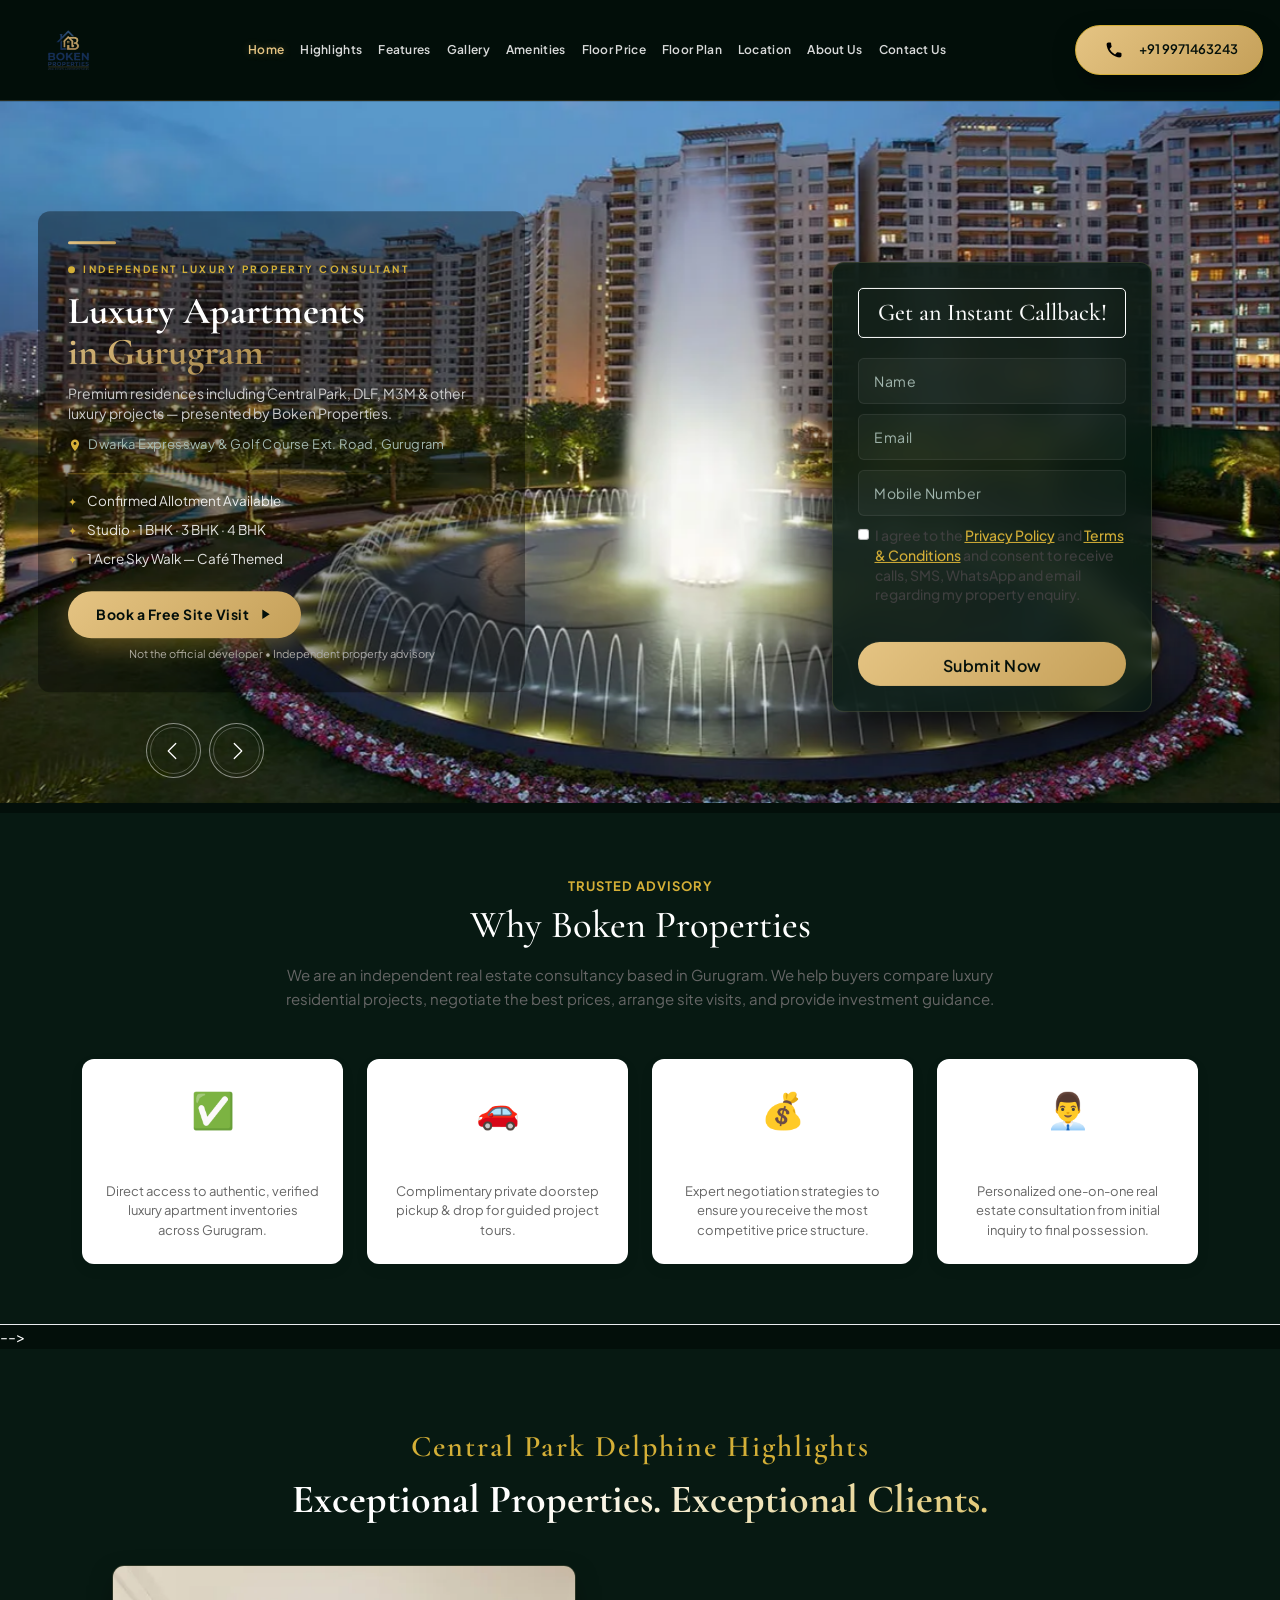
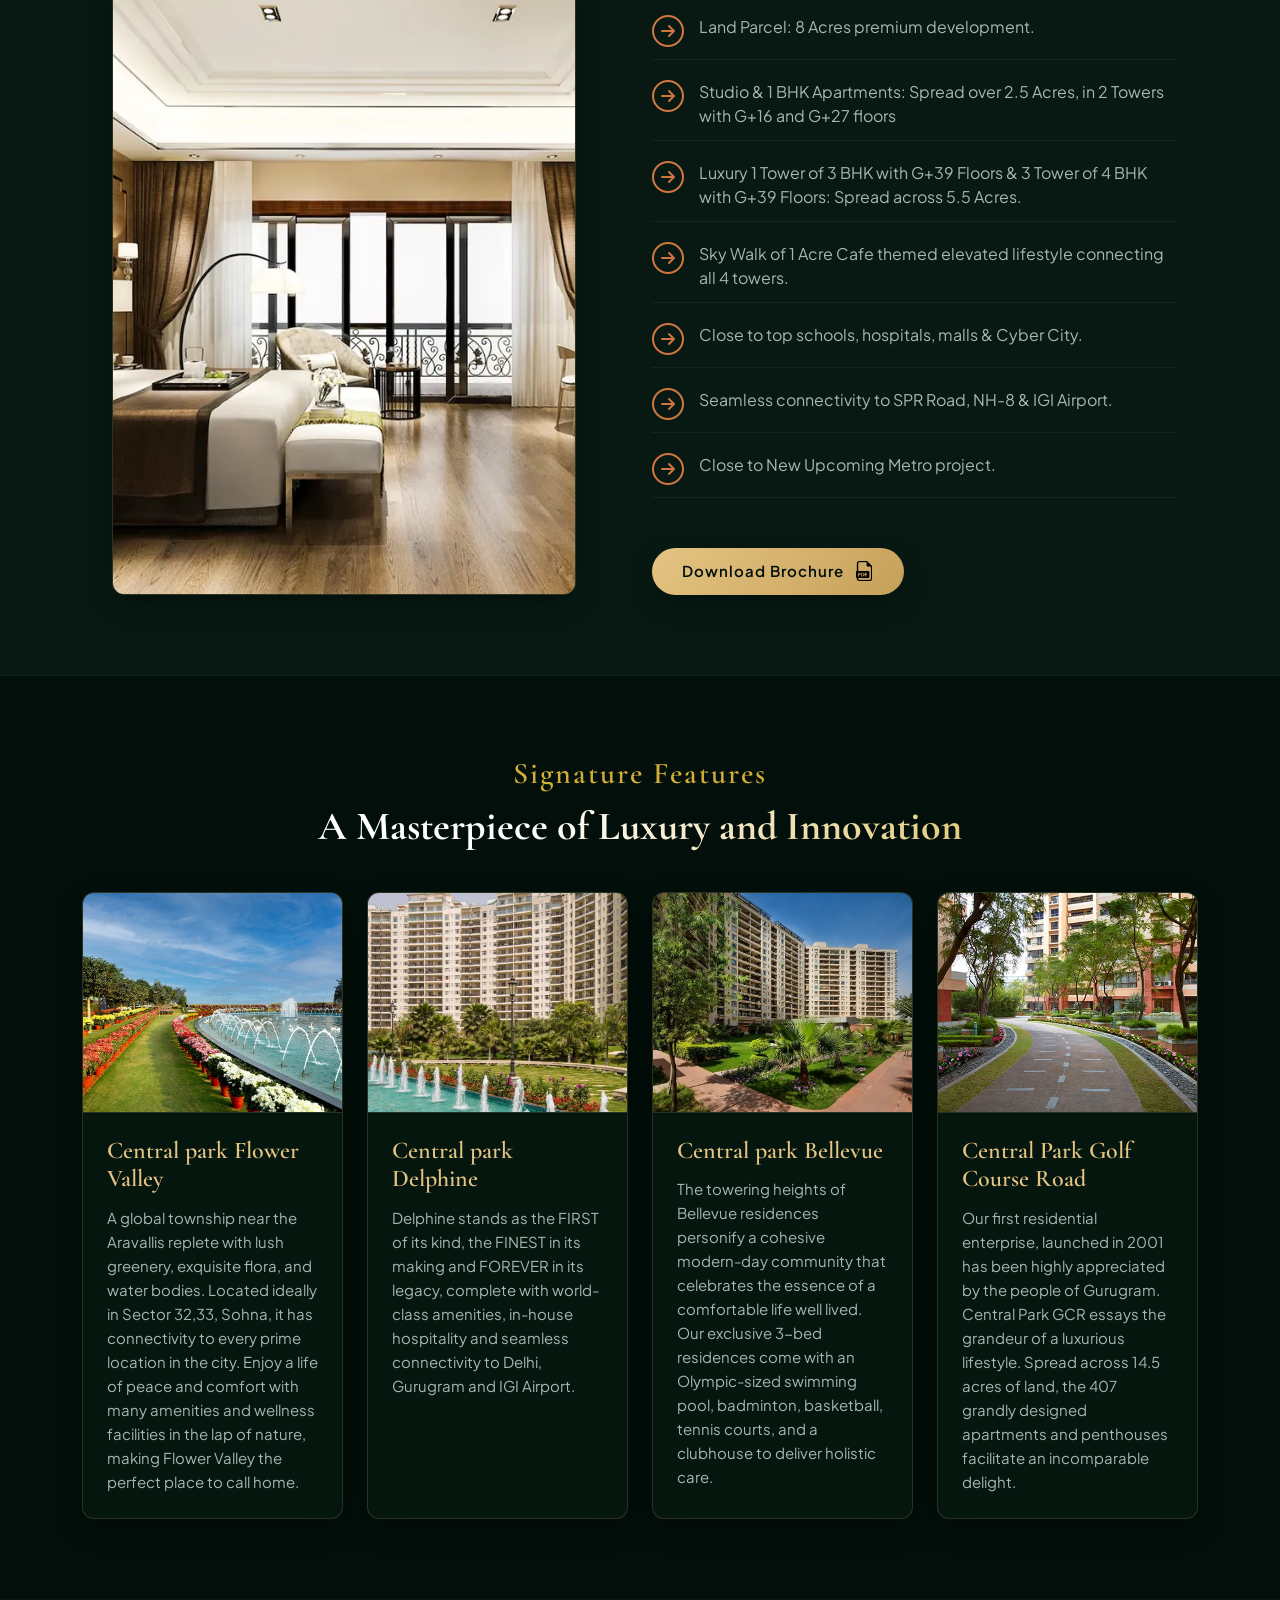
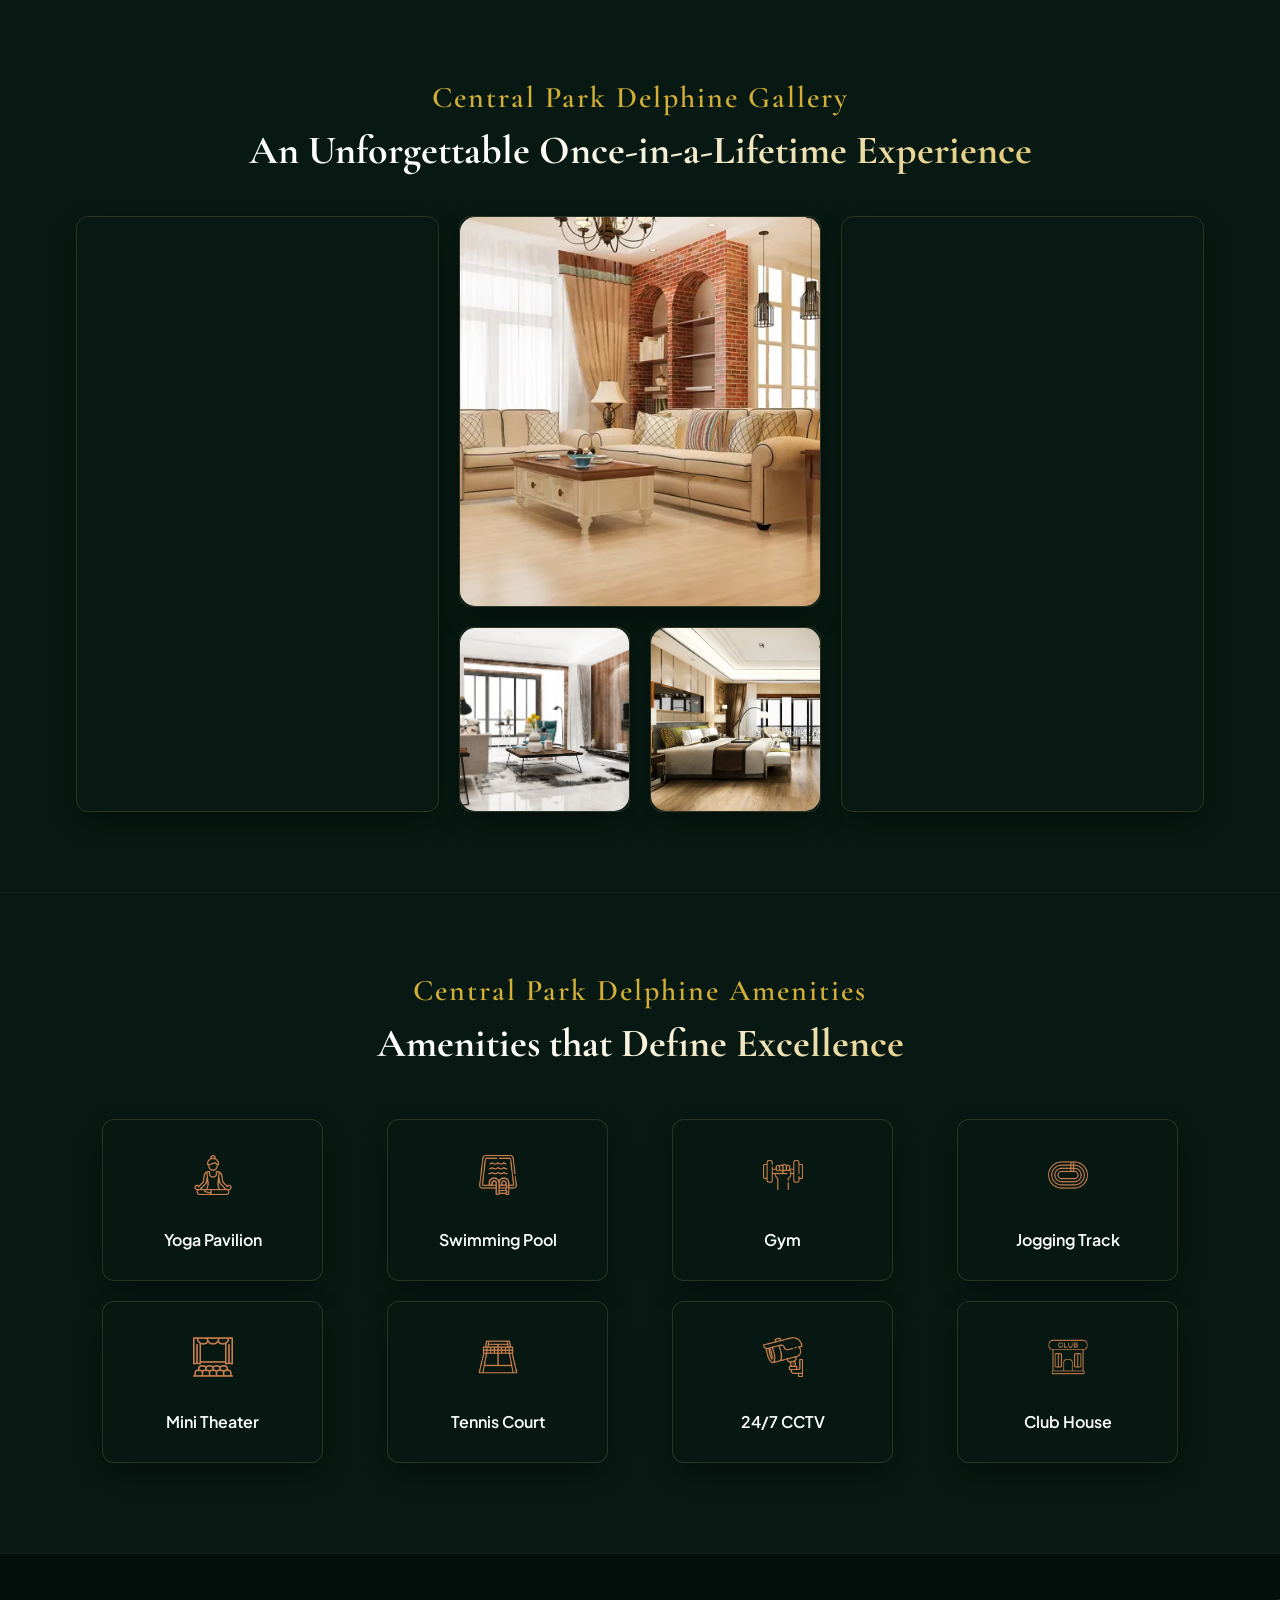
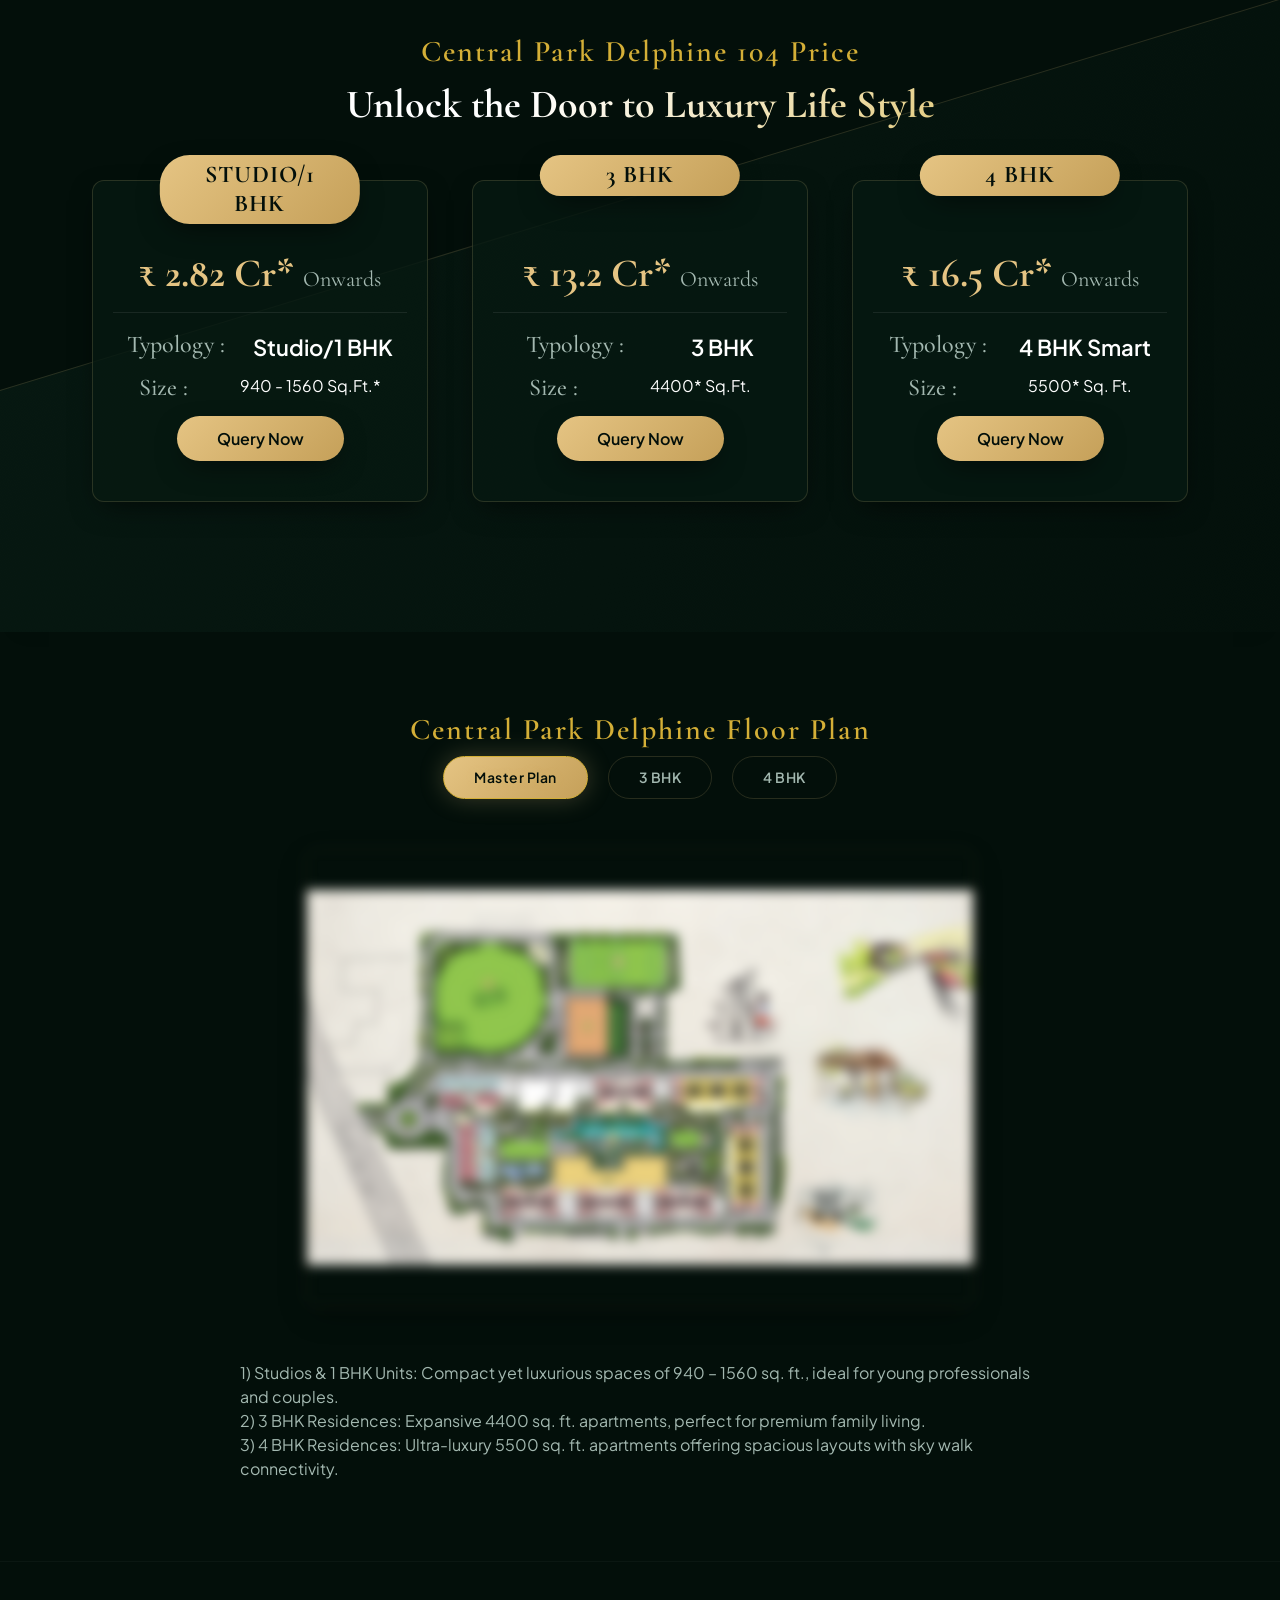
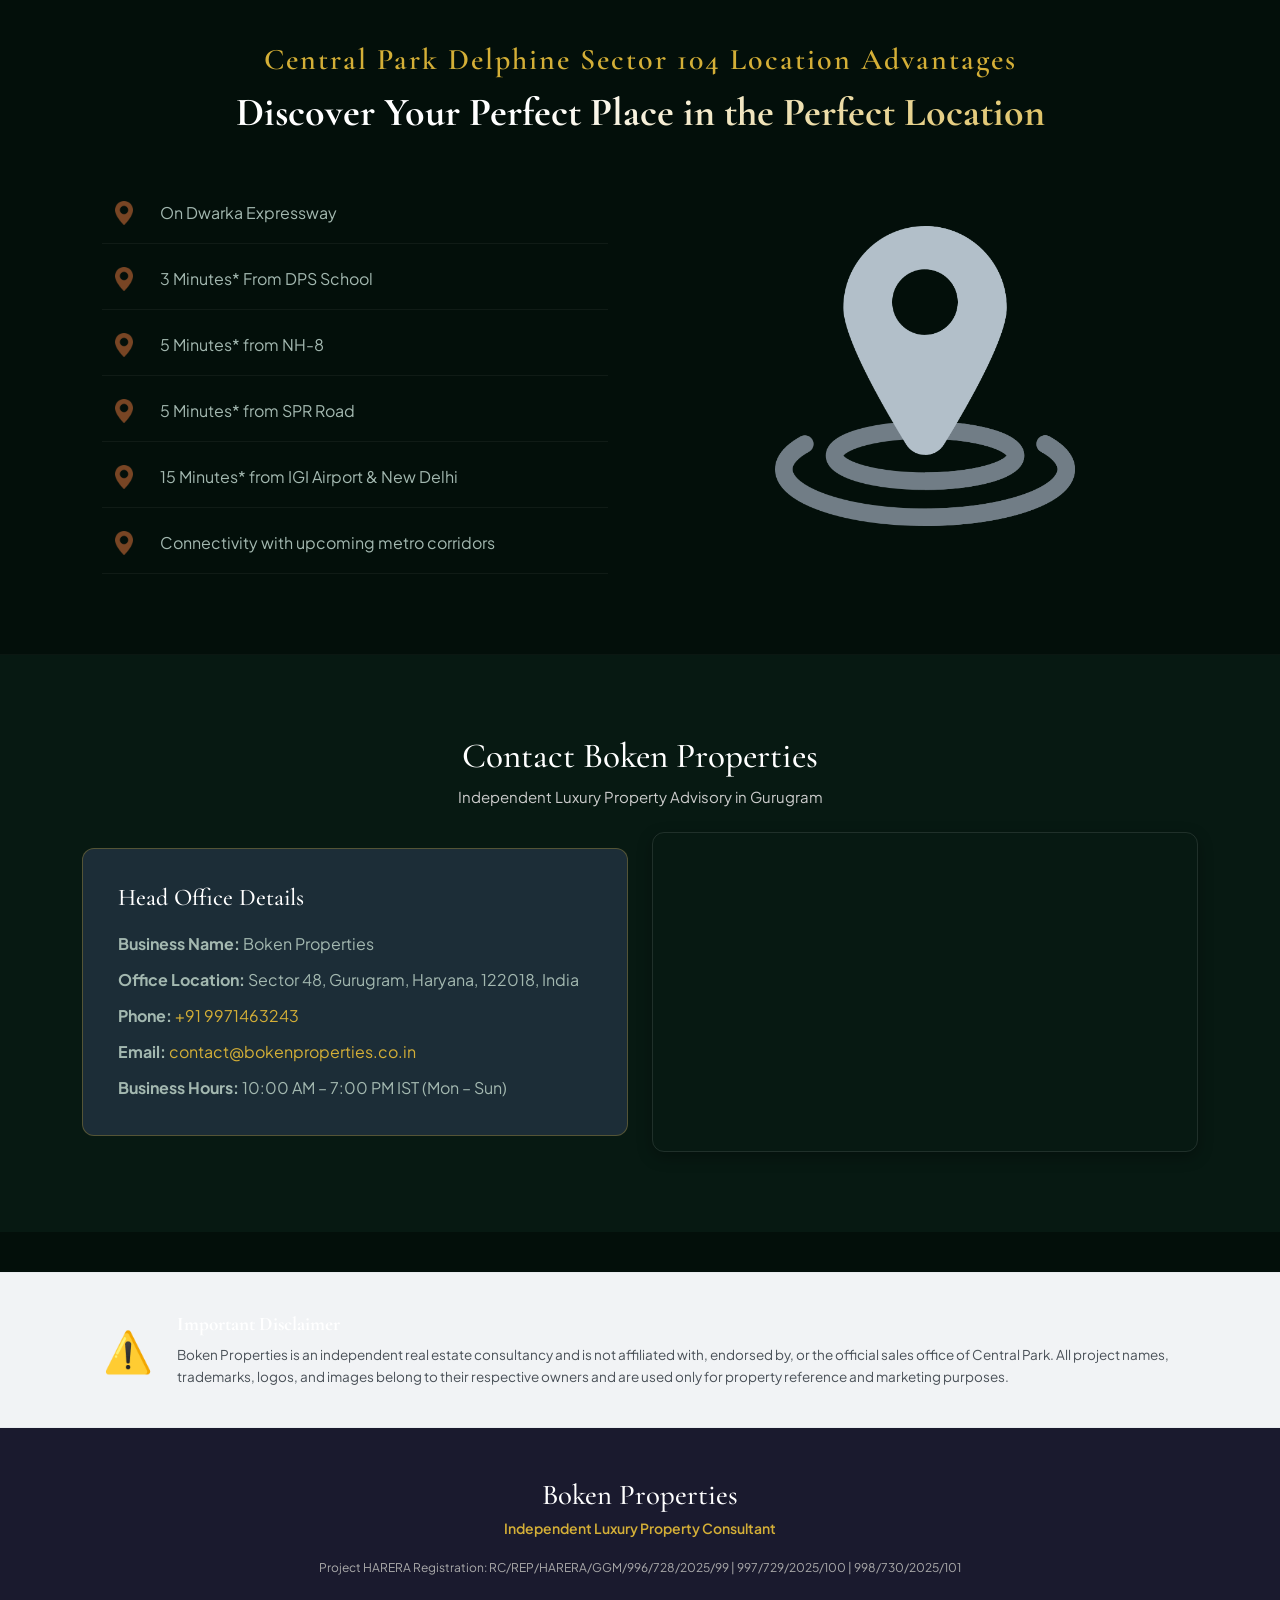
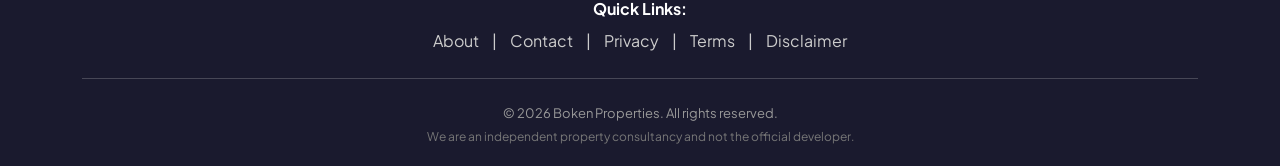
==== commit f5cbbeef: "changes" ====
--- a/index.html
+++ b/index.html
@@ -1,1746 +1,1746 @@
-<!DOCTYPE html>
-<html lang="en" prefix="og: https://ogp.me/ns#">
-
-<!-- Mirrored from www.bokenproperties.co.in/ by HTTrack Website Copier/3.x [XR&CO'2014], Fri, 24 Jul 2026 10:35:18 GMT -->
-<head>
-  <meta charset="utf-8">
-  <meta name="viewport" content="width=device-width, initial-scale=1, viewport-fit=cover">
-  <meta name="theme-color" content="#1a1a2e" />
-  <meta http-equiv="X-UA-Compatible" content="IE=edge">
-
-  <!-- ===== PRIMARY SEO TAGS ===== -->
-  <title>Luxury Apartments in Gurugram | Boken Properties</title>
-  <meta name="description" content="Explore premium apartments in Gurugram with Boken Properties. Independent property consultants offering site visits, price assistance and luxury residential guidance.">
-  <meta name="keywords" content="Luxury Apartments Gurugram, Boken Properties, Gurugram Property Consultant, Central Park Delphine, Dwarka Expressway luxury project, 3 BHK Gurgaon, 4 BHK Gurgaon, independent property advisor">
-
-  <!-- ===== CANONICAL & ROBOTS ===== -->
-  <link rel="canonical" href="https://bokenproperties.co.in/">
-  <link rel="alternate" hreflang="en-in" href="https://bokenproperties.co.in/">
-  <link rel="alternate" hreflang="x-default" href="https://bokenproperties.co.in/">
-  <link rel="sitemap" type="application/xml" title="Sitemap" href="https://bokenproperties.co.in/sitemap.xml">
-  <meta name="robots" content="index, follow, max-snippet:-1, max-image-preview:large, max-video-preview:-1">
-  <meta name="googlebot" content="index, follow, max-snippet:-1, max-image-preview:large, max-video-preview:-1">
-  <meta name="bingbot" content="index, follow">
-
-  <!-- ===== AUTHOR & COPYRIGHT ===== -->
-  <meta name="author" content="Boken Properties – Independent Luxury Property Consultant">
-  <meta name="copyright" content="bokenproperties.co.in">
-  <meta name="rating" content="general">
-  <meta name="revisit-after" content="3 days">
-  <meta name="language" content="English">
-  <meta name="classification" content="Real Estate, Luxury Apartments, Property Consultancy">
-  <meta name="category" content="Real Estate Consultancy">
-  <meta name="coverage" content="India, Delhi NCR, Gurgaon, Gurugram, Haryana">
-  <meta name="distribution" content="global">
-  <meta name="target" content="all">
-  <meta name="HandheldFriendly" content="true">
-  <meta name="MobileOptimized" content="320">
-  <meta name="apple-mobile-web-app-capable" content="yes">
-  <meta name="apple-mobile-web-app-status-bar-style" content="black-translucent">
-  <meta name="apple-mobile-web-app-title" content="Boken Properties">
-  <meta name="application-name" content="Boken Properties">
-  <meta name="msapplication-TileColor" content="#1a1a2e">
-  <meta name="msapplication-TileImage" content="https://bokenproperties.co.in/images/image2/Central%20Park%20Delphine.webp">
-  <meta name="msvalidate.01" content="AEC00CC8FFE2AAF2E99C1C543B0D11B5" />
-  <!-- ===== DUBLIN CORE METADATA ===== -->
-  <meta name="DC.title" content="Luxury Apartments in Gurugram | Boken Properties">
-  <meta name="DC.creator" content="Boken Properties – Independent Luxury Property Consultant">
-  <meta name="DC.subject" content="Luxury Apartments, Real Estate Consultancy, Gurugram, Dwarka Expressway">
-  <meta name="DC.description" content="Explore premium apartments in Gurugram with Boken Properties. Independent property consultants offering site visits, price assistance and luxury residential guidance.">
-  <meta name="DC.publisher" content="bokenproperties.co.in">
-  <meta name="DC.type" content="Service">
-  <meta name="DC.format" content="text/html">
-  <meta name="DC.language" content="en">
-  <meta name="DC.coverage" content="Gurgaon, Gurugram, Haryana, India">
-
-  <!-- ===== GEO / LOCAL SEO TAGS ===== -->
-  <meta name="geo.region" content="IN-HR">
-  <meta name="geo.placename" content="Sector 48, Gurugram, Haryana, Delhi NCR, India">
-  <meta name="geo.position" content="28.4230;77.0425">
-  <meta name="ICBM" content="28.4230, 77.0425">
-  <meta name="geo.country" content="IN">
-
-  <!-- ===== OPEN GRAPH (Facebook / LinkedIn / WhatsApp / Telegram) ===== -->
-  <meta property="og:type" content="website">
-  <meta property="og:site_name" content="Boken Properties – Independent Luxury Property Consultant">
-  <meta property="og:title" content="Luxury Apartments in Gurugram | Boken Properties">
-  <meta property="og:description" content="Explore premium apartments in Gurugram with Boken Properties. Independent property consultants offering site visits, price assistance and luxury residential guidance.">
-  <meta property="og:url" content="https://bokenproperties.co.in/">
-  <meta property="og:image" content="https://bokenproperties.co.in/images/image2/imgi_3_gallery10.webp">
-  <meta property="og:image:secure_url" content="https://bokenproperties.co.in/images/image2/imgi_3_gallery10.webp">
-  <meta property="og:image:type" content="image/webp">
-  <meta property="og:image:width" content="1200">
-  <meta property="og:image:height" content="630">
-  <meta property="og:image:alt" content="Boken Properties Luxury Apartments Gurugram">
-  <meta property="og:locale" content="en_IN">
-  <meta property="og:phone_number" content="+919971463243">
-  <meta property="og:street-address" content="Sector 48">
-  <meta property="og:locality" content="Gurugram">
-  <meta property="og:region" content="Haryana">
-  <meta property="og:postal-code" content="122018">
-  <meta property="og:country-name" content="India">
-  <meta property="article:publisher" content="https://bokenproperties.co.in/">
-  <meta property="article:modified_time" content="2026-08-20T09:00:00+05:30">
-
-  <!-- ===== TWITTER / X CARD ===== -->
-  <meta name="twitter:card" content="summary_large_image">
-  <meta name="twitter:title" content="Luxury Apartments in Gurugram | Boken Properties">
-  <meta name="twitter:description" content="Explore premium apartments in Gurugram with Boken Properties. Independent property consultants offering site visits, price assistance and luxury residential guidance.">
-  <meta name="twitter:image" content="https://bokenproperties.co.in/images/image2/imgi_3_gallery10.webp">
-  <meta name="twitter:image:alt" content="Boken Properties Luxury Residences Gurugram">
-  <meta name="twitter:domain" content="bokenproperties.co.in">
-
-  <!-- ===== PINTEREST ===== -->
-  <meta name="pinterest-rich-pin" content="true">
-
-  <!-- ===== FAVICON ===== -->
-  <link href="images/image2/Central%20Park%20Delphine.webp" rel="shortcut icon" type="image/x-icon">
-  <link rel="apple-touch-icon" sizes="180x180" href="images/image2/Central%20Park%20Delphine.webp">
-  <link rel="apple-touch-icon" sizes="152x152" href="images/image2/Central%20Park%20Delphine.webp">
-  <link rel="apple-touch-icon" sizes="120x120" href="images/image2/Central%20Park%20Delphine.webp">
-  <link rel="icon" type="image/webp" sizes="32x32" href="images/image2/Central%20Park%20Delphine.webp">
-  <link rel="icon" type="image/webp" sizes="16x16" href="images/image2/Central%20Park%20Delphine.webp">
-
-  <!-- ===== PERFORMANCE & PRELOAD ===== -->
-  <link rel="preload" href="images/image2/imgi_3_gallery10.webp" as="image" type="image/webp">
-  <link rel="dns-prefetch" href="//fonts.googleapis.com">
-  <link rel="dns-prefetch" href="//fonts.gstatic.com">
-  <link rel="dns-prefetch" href="//www.googletagmanager.com">
-
-  <!-- ===== FONTS ===== -->
-  <link rel="preconnect" href="https://fonts.googleapis.com">
-  <link rel="preconnect" href="https://fonts.gstatic.com" crossorigin>
-  <link href="https://fonts.googleapis.com/css2?family=Cormorant+Garamond:ital,wght@0,300;0,400;0,500;0,600;0,700;1,400&family=Plus+Jakarta+Sans:wght@300;400;500;600;700&display=swap" rel="stylesheet">
-
-  <!-- ===== STYLESHEETS ===== -->
-  <link rel="stylesheet" href="css/bootstrap.min.css">
-  <link rel="stylesheet" href="css/style.css">
-  <link rel="stylesheet" href="css/magnific-popup.css">
-
-  <!-- ===== JSON-LD STRUCTURED DATA ===== -->
-
-  <!-- 1. LocalBusiness / Real Estate Agent Schema -->
-  <script type="application/ld+json">
-  {
-    "@context": "https://schema.org",
-    "@type": "RealEstateAgent",
-    "name": "Boken Properties",
-    "url": "https://bokenproperties.co.in",
-    "email": "contact@bokenproperties.co.in",
-    "telephone": "+919971463243",
-    "description": "Independent real estate consultancy based in Gurugram helping buyers compare luxury residential projects, negotiate best prices, arrange site visits, and provide investment guidance.",
-    "address": {
-      "@type": "PostalAddress",
-      "streetAddress": "Sector 48",
-      "addressLocality": "Gurugram",
-      "addressRegion": "Haryana",
-      "postalCode": "122018",
-      "addressCountry": "IN"
-    },
-    "sameAs": []
-  }
-  </script>
-
-  <!-- 4. ApartmentComplex / Residential Property Schema -->
-  <script type="application/ld+json">
-  {
-    "@context": "https://schema.org",
-    "@type": "ApartmentComplex",
-    "@id": "https://bokenproperties.co.in/central-park-gurugram/#property",
-    "name": "Central Park Delphine",
-    "alternateName": ["Central Park 104", "Delphine by Central Park", "Central Park Delphine Sector 104"],
-    "description": "Central Park Delphine is a new-launch ultra-luxury residential project at Sector 104, Gurgaon, Dwarka Expressway. The 8-acre development offers Studio & 1 BHK apartments (2 towers, G+16 & G+27 floors) and 3 BHK & 4 BHK residences (4 towers, G+39 floors), connected by a unique 1-Acre Sky Walk Café themed elevated lifestyle deck.",
-    "url": "https://bokenproperties.co.in/central-park-gurugram/",
-    "image": "https://bokenproperties.co.in/central-park-gurugram/images/image2/imgi_3_gallery10.webp",
-    "address": {
-      "@type": "PostalAddress",
-      "streetAddress": "Sector 104, Dwarka Expressway",
-      "addressLocality": "Gurgaon",
-      "addressRegion": "Haryana",
-      "postalCode": "122017",
-      "addressCountry": "IN"
-    },
-    "geo": {
-      "@type": "GeoCoordinates",
-      "latitude": 28.4925,
-      "longitude": 77.0350
-    },
-    "telephone": "+919971463243",
-    "numberOfRooms": "1-4",
-    "petsAllowed": false,
-    "amenityFeature": [
-      {"@type": "LocationFeatureSpecification", "name": "Swimming Pool", "value": true},
-      {"@type": "LocationFeatureSpecification", "name": "Gymnasium / Fitness Centre", "value": true},
-      {"@type": "LocationFeatureSpecification", "name": "Clubhouse", "value": true},
-      {"@type": "LocationFeatureSpecification", "name": "Sky Walk Café (1 Acre)", "value": true},
-      {"@type": "LocationFeatureSpecification", "name": "Yoga Pavilion", "value": true},
-      {"@type": "LocationFeatureSpecification", "name": "Jogging Track", "value": true},
-      {"@type": "LocationFeatureSpecification", "name": "Tennis Court", "value": true},
-      {"@type": "LocationFeatureSpecification", "name": "Mini Theatre", "value": true},
-      {"@type": "LocationFeatureSpecification", "name": "24/7 CCTV Security", "value": true}
-    ],
-    "containsPlace": [
-      {
-        "@type": "Apartment",
-        "name": "Studio / 1 BHK",
-        "floorSize": {"@type": "QuantitativeValue", "minValue": 940, "maxValue": 1560, "unitCode": "FTK"},
-        "numberOfRooms": 1
-      },
-      {
-        "@type": "Apartment",
-        "name": "3 BHK Luxury Residence",
-        "floorSize": {"@type": "QuantitativeValue", "value": 4400, "unitCode": "FTK"},
-        "numberOfRooms": 3
-      },
-      {
-        "@type": "Apartment",
-        "name": "4 BHK Ultra-Luxury Residence",
-        "floorSize": {"@type": "QuantitativeValue", "value": 5500, "unitCode": "FTK"},
-        "numberOfRooms": 4
-      }
-    ]
-  }
-  </script>
-
-  <!-- 5. BreadcrumbList Schema -->
-  <script type="application/ld+json">
-  {
-    "@context": "https://schema.org",
-    "@type": "BreadcrumbList",
-    "itemListElement": [
-      {
-        "@type": "ListItem",
-        "position": 1,
-        "name": "Home – Central Park Delphine",
-        "item": "https://bokenproperties.co.in/central-park-gurugram/"
-      },
-      {
-        "@type": "ListItem",
-        "position": 2,
-        "name": "Central Park Delphine Sector 104 Gurgaon",
-        "item": "https://bokenproperties.co.in/central-park-gurugram/#property"
-      }
-    ]
-  }
-  </script>
-
-  <!-- 6. FAQPage Schema -->
-  <script type="application/ld+json">
-  {
-    "@context": "https://schema.org",
-    "@type": "FAQPage",
-    "mainEntity": [
-      {
-        "@type": "Question",
-        "name": "Where is Central Park Delphine located?",
-        "acceptedAnswer": {
-          "@type": "Answer",
-          "text": "Central Park Delphine is located at Sector 104, Dwarka Expressway, Gurgaon, Haryana, Delhi NCR. It is just 15 minutes from IGI Airport and 5 minutes from NH-8."
-        }
-      },
-      {
-        "@type": "Question",
-        "name": "What is the starting price of Central Park Delphine?",
-        "acceptedAnswer": {
-          "@type": "Answer",
-          "text": "Central Park Delphine offers Studio & 1 BHK apartments starting from ₹2.82 Cr*, 3 BHK residences from ₹13.2 Cr*, and 4 BHK ultra-luxury apartments from ₹16.5 Cr*. The launch price is ₹30,000 per sq.ft."
-        }
-      },
-      {
-        "@type": "Question",
-        "name": "What BHK configurations are available in Central Park Delphine?",
-        "acceptedAnswer": {
-          "@type": "Answer",
-          "text": "Central Park Delphine offers Studio apartments and 1 BHK (940–1560 sq.ft.), 3 BHK residences (4400 sq.ft.) in G+39 towers, and 4 BHK ultra-luxury apartments (5500 sq.ft.) in G+39 towers."
-        }
-      },
-      {
-        "@type": "Question",
-        "name": "What is the Sky Walk in Central Park Delphine?",
-        "acceptedAnswer": {
-          "@type": "Answer",
-          "text": "The Sky Walk at Central Park Delphine is a unique 1-Acre Café-themed elevated lifestyle deck that connects all 4 residential towers, offering curated landscapes, sky-high cafés, and panoramic city views."
-        }
-      },
-      {
-        "@type": "Question",
-        "name": "Who is the developer of Central Park Delphine?",
-        "acceptedAnswer": {
-          "@type": "Answer",
-          "text": "Central Park Delphine is developed by Central Park, one of India's top real estate developers known for iconic projects like Central Park Flower Valley, Central Park Resorts, and Central Park Sky Villas in Gurgaon."
-        }
-      },
-      {
-        "@type": "Question",
-        "name": "What amenities does Central Park Delphine offer?",
-        "acceptedAnswer": {
-          "@type": "Answer",
-          "text": "Central Park Delphine offers world-class amenities including a Swimming Pool, Fully-equipped Gym, Yoga Pavilion, Jogging Track, Tennis Court, Mini Theatre, Clubhouse, 24/7 CCTV Security, and the signature 1-Acre Sky Walk Café."
-        }
-      }
-    ]
-  }
-  </script>
-
-  <!-- 7. Offer / PriceSpecification Schema -->
-  <script type="application/ld+json">
-  {
-    "@context": "https://schema.org",
-    "@type": "Product",
-    "name": "Central Park Delphine Luxury Apartments",
-    "description": "Ultra-luxury residential apartments at Sector 104 Gurgaon – Studio, 1 BHK, 3 BHK and 4 BHK configurations with Sky Walk, premium amenities and Dwarka Expressway connectivity.",
-    "brand": {
-      "@type": "Brand",
-      "name": "Central Park"
-    },
-    "image": "https://bokenproperties.co.in/central-park-gurugram/images/image2/imgi_3_gallery10.webp",
-    "offers": {
-      "@type": "AggregateOffer",
-      "priceCurrency": "INR",
-      "lowPrice": "28200000",
-      "highPrice": "165000000",
-      "offerCount": "3",
-      "availability": "https://schema.org/InStock",
-      "seller": {
-        "@type": "Organization",
-        "name": "Central Park Delphine – Authorized Channel Partner"
-      }
-    }
-  }
-  </script>
-
-  <!-- 8. Event / Open House Schema -->
-  <script type="application/ld+json">
-  {
-    "@context": "https://schema.org",
-    "@type": "Event",
-    "name": "Central Park Delphine Site Visit & Property Showcase",
-    "description": "Book a site visit to Central Park Delphine at Sector 104, Gurgaon. Experience ultra-luxury 3 BHK & 4 BHK apartments, Sky Walk Café, and world-class amenities firsthand.",
-    "startDate": "2025-01-01",
-    "endDate": "2025-12-31",
-    "eventStatus": "https://schema.org/EventScheduled",
-    "eventAttendanceMode": "https://schema.org/OfflineEventAttendanceMode",
-    "location": {
-      "@type": "Place",
-      "name": "Central Park Delphine – Site Office",
-      "address": {
-        "@type": "PostalAddress",
-        "streetAddress": "Sector 104, Dwarka Expressway",
-        "addressLocality": "Gurgaon",
-        "addressRegion": "Haryana",
-        "postalCode": "122017",
-        "addressCountry": "IN"
-      }
-    },
-    "organizer": {
-      "@type": "Organization",
-      "name": "Central Park Delphine – Authorized Channel Partner",
-      "url": "https://bokenproperties.co.in/central-park-gurugram/"
-    },
-    "offers": {
-      "@type": "Offer",
-      "price": "0",
-      "priceCurrency": "INR",
-      "availability": "https://schema.org/InStock",
-      "url": "https://bokenproperties.co.in/central-park-gurugram/#contact-us"
-    }
-  }
-  </script>
-
-  <!-- 9. WebPage Schema -->
-  <script type="application/ld+json">
-  {
-    "@context": "https://schema.org",
-    "@type": "WebPage",
-    "@id": "https://bokenproperties.co.in/central-park-gurugram/#webpage",
-    "url": "https://bokenproperties.co.in/central-park-gurugram/",
-    "name": "Central Park Delphine Sector 104 Gurgaon | Ultra-Luxury 3 & 4 BHK Flats",
-    "isPartOf": {"@id": "https://bokenproperties.co.in/central-park-gurugram/#website"},
-    "about": {"@id": "https://bokenproperties.co.in/central-park-gurugram/#property"},
-    "description": "Ultra-luxury residential project at Sector 104, Gurgaon – Studio, 1, 3 & 4 BHK from ₹2.82 Cr* with 1-Acre Sky Walk Café.",
-    "inLanguage": "en-IN",
-    "datePublished": "2024-01-01",
-    "dateModified": "2025-07-30",
-    "breadcrumb": {"@id": "https://bokenproperties.co.in/central-park-gurugram/#breadcrumb"},
-    "speakable": {
-      "@type": "SpeakableSpecification",
-      "cssSelector": [".hero-title", ".property-highlights", "h1", "h2"]
-    }
-  }
-
-</head>
-<!-- Google tag (gtag.js) -->
-<script async src="https://www.googletagmanager.com/gtag/js?id=AW-18353196610"></script>
-<script>
-  window.dataLayer = window.dataLayer || [];
-  function gtag(){dataLayer.push(arguments);}
-  gtag('js', new Date());
-
-  gtag('config', 'AW-18353196610');
-</script>
-<body>
-    
-    <section class="header-section">
-        <nav class="navbar navbar-expand-lg">
-          <div class="container">
-            <a class="navbar-brand" href="index.html">
-            <img class="project-logo" src="properties.images/logo2.png" alt="Central Park Delphine">
-          
-            </a>
-            <button class="navbar-toggler" type="button" data-bs-toggle="collapse" data-bs-target="#navbarSupportedContent" aria-controls="navbarSupportedContent" aria-expanded="false" aria-label="Toggle navigation">
-            <span class="navbar-toggler-icon"></span>
-            </button>
-            <div class="collapse navbar-collapse justify-content-center" id="navbarSupportedContent">
-                <ul class="navbar-nav mb-2 mb-lg-0 asidebar">
-                <li class="nav-item">
-                    <a class="nav-link active" aria-current="page" href="#home">Home</a>
-                </li>
-            <!-- <li class="nav-item">
-              <a class="nav-link" href="#overview">Overview</a>
-            </li> -->
-            <li class="nav-item">
-              <a class="nav-link" href="#highlights">Highlights</a>
-            </li>
-            <li class="nav-item">
-              <a class="nav-link" href="#features">Features</a>
-            </li>
-            <li class="nav-item">
-              <a class="nav-link" href="#gallery">Gallery</a>
-            </li>
-            <li class="nav-item">
-              <a class="nav-link" href="#amenities">Amenities</a>
-            </li>
-            <li class="nav-item">
-              <a class="nav-link" href="#price">Floor Price</a>
-            </li>
-            <li class="nav-item">
-              <a class="nav-link" href="#master-and-floor-plan">Floor Plan</a>
-            </li>
-            <li class="nav-item">
-              <a class="nav-link" href="#location-advantage">Location</a>
-            </li>
-            <li class="nav-item">
-              <a class="nav-link" href="about-us.html">About Us</a>
-            </li>
-            <li class="nav-item">
-              <a class="nav-link" href="contact-us.html">Contact Us</a>
-            </li>
-          </ul>
-        </div>
-         <div class="nav-item d-md-block d-none">
-          <a class="navbar-call-btn" href="tel:+91 9971463243 ">
-            <img class="trin-trin" src="data:image/svg+xml;utf8,%3Csvg xmlns='http://www.w3.org/2000/svg' viewBox='0 0 24 24' fill='%23000000'%3E%3Cpath d='M20.01 15.38c-1.23 0-2.42-.2-3.53-.57a1 1 0 0 0-1.01.24l-2.2 2.2a15.045 15.045 0 0 1-6.59-6.59l2.2-2.2a1 1 0 0 0 .24-1.01 11.36 11.36 0 0 1-.57-3.53c0-.55-.45-1-1-1H4c-.55 0-1 .45-1 1 0 9.39 7.61 17 17 17 .55 0 1-.45 1-1v-3.5c0-.55-.45-1-1-1z'/%3E%3C/svg%3E" alt="Call Phone Icon">
-            +91 9971463243 
-          </a>
-        </div> 
-      </div>
-    </nav>
-  </section>
-
-
-  <section class="banner-setion" id="home">
-    <div class="banner">
-      <div class="container-fluid banner-container">
-        <div id="carouselExampleControls" class="carousel slide" data-bs-ride="carousel">
-          <div class="carousel-inner">
-            <div class="carousel-item active">
-                <img src="images/image2/imgi_3_gallery10.webp" alt="Central Park Delphine" class="d-view">
-                <img src="images/image2/imgi_3_gallery10.webp" alt="Central Park Delphine" class="m-view">
-
-            </div>
-            <div class="carousel-item">
-                <img src="images/image2/project_1685186892584295412.avif" alt="Central Park Delphine" class="d-view">
-                <img src="images/image2/project_1685186892584295412.avif" alt="Central Park Delphine" class="m-view">
-            </div>
-          </div>
-          <button class="carousel-control-prev" type="button" data-bs-target="#carouselExampleControls" data-bs-slide="prev">
-            <span class="carousel-control-prev-icon" aria-hidden="true"></span>
-            <span class="visually-hidden">Previous</span>
-          </button>
-          <button class="carousel-control-next" type="button" data-bs-target="#carouselExampleControls" data-bs-slide="next">
-            <span class="carousel-control-next-icon" aria-hidden="true"></span>
-            <span class="visually-hidden">Next</span>
-          </button>
-        </div>
-      </div>
-    </div>
-
-    <div class="project-details-ban">
-
-      <!-- Gold top accent bar -->
-      <div class="pdb-accent-bar"></div>
-
-      <!-- Hero Badge -->
-      <div class="pdb-badge">
-        <span class="pdb-badge-dot"></span>
-        Independent Luxury Property Consultant
-      </div>
-
-      <!-- Main Heading & Subheading -->
-      <h1 id="projectName" style="font-size: 2.2rem; margin-bottom: 8px;">Luxury Apartments<br><span class="pdb-title-accent">in Gurugram</span></h1>
-      <p style="color: #ccc; font-size: 14px; margin-bottom: 12px; line-height: 1.4;">Premium residences including Central Park, DLF, M3M &amp; other luxury projects — presented by Boken Properties.</p>
-
-      <!-- Location tag -->
-      <div class="pdb-location">
-        <svg xmlns="http://www.w3.org/2000/svg" width="14" height="14" viewBox="0 0 24 24" fill="var(--color-gold)"><path d="M12 2C8.13 2 5 5.13 5 9c0 5.25 7 13 7 13s7-7.75 7-13c0-3.87-3.13-7-7-7zm0 9.5c-1.38 0-2.5-1.12-2.5-2.5s1.12-2.5 2.5-2.5 2.5 1.12 2.5 2.5-1.12 2.5-2.5 2.5z"/></svg>
-        Dwarka Expressway &amp; Golf Course Ext. Road, Gurugram
-      </div>
-
-      <div class="pdb-location" style="font-size: 11px; margin-top: 5px; opacity: 0.9;">
-        <strong style="color: var(--color-gold);">HARERA Reg No:</strong> RC/REP/HARERA/GGM/996/728/2025/99 | 997/729/2025/100 | 998/730/2025/101
-      </div>
-
-      <!-- Thin divider -->
-      <div class="pdb-divider"></div>
-
-      <!-- Key highlights -->
-      <div class="pdb-highlights">
-        <div class="pdb-highlight-item">
-          <span class="pdb-check">✦</span>
-          <span>Confirmed Allotment Available</span>
-        </div>
-        <div class="pdb-highlight-item">
-          <span class="pdb-check">✦</span>
-          <span>Studio · 1 BHK · 3 BHK · 4 BHK</span>
-        </div>
-        <div class="pdb-highlight-item">
-          <span class="pdb-check">✦</span>
-          <span>1 Acre Sky Walk — Café Themed</span>
-        </div>
-      </div>
-
-      <!-- Price chips -->
-      <div class="pdb-price-row">
-        <div class="pdb-price-chip">
-          <span class="pdb-price-label">Starting From</span>
-          <span class="pdb-price-value">₹2.82 Cr*</span>
-        </div>
-        <div class="pdb-price-chip pdb-price-chip--gold">
-          <span class="pdb-price-label">Launch Price</span>
-          <span class="pdb-price-value">₹30,000 / Sq.Ft*</span>
-        </div>
-      </div>
-
-      <!-- CTA Button -->
-      <a class="pdb-cta-btn" href="#" data-bs-toggle="modal" data-bs-target="#exampleModal">
-        Book a Free Site Visit
-        <svg xmlns="http://www.w3.org/2000/svg" width="16" height="16" viewBox="0 0 24 24" fill="currentColor"><path d="M8 5v14l11-7z"/></svg>
-      </a>
-
-      <!-- Small text below CTA -->
-      <p style="font-size: 11px; color: #aaa; text-align: center; margin-top: 8px; margin-bottom: 0;">Not the official developer • Independent property advisory</p>
-
-      <div class="banner-btn d-md-none d-block" style="margin-top:0;"></div>      </div>
-    </div>
-    
-    <div class="banner-form-section">
-      <div class="form-section">
-        <div class="banner-form">
-          <div class="form-bottom">
-            <h4 class="form_title" style="text-align: center;">Get an Instant Callback!</h4>
-             
-          </div>
-          <div class="form lower-form-part">
-             
-			<form method="post" onsubmit="submitForm(event)" >
-            <div class="form-group">
-              <input type="text" class="form-control" placeholder="Name" name="name" required="">
-            </div>
-            <div class="form-group">
-              <input type="email" class="form-control" placeholder="Email" name="email" required="">
-            </div>
-            <div class="form-group">
-              <input type="tel" class="form-control" placeholder="Mobile Number" name="phone" required="" pattern="[0-9]{10}">
-            </div>
-           
-            <div class="form-check text-start mb-3" style="font-size: 11px; color: #ccc;">
-              <input class="form-check-input" type="checkbox" value="" required id="consentCheckHero">
-              <label class="form-check-label" for="consentCheckHero" style="line-height: 1.4;">
-                I agree to the <a href="privacy-policy.html" target="_blank" style="color: #d4af37; text-decoration: underline;">Privacy Policy</a> and <a href="terms-and-conditions.html" target="_blank" style="color: #d4af37; text-decoration: underline;">Terms &amp; Conditions</a> and consent to receive calls, SMS, WhatsApp and email regarding my property enquiry.
-              </label>
-            </div>
-            <input type="submit" name="submit" value="Submit Now" class="btn dark_btn rounded submit_btn">
-			</form>
-            <!--<div class="checkbox-section d-flex align-items-start" style="padding-top: 10px;">-->
-            <!--  <input type="checkbox" name="" value="" checked="">-->
-            <!--  <p style="color: #fff; font-size: 10px;">I authorize company representatives to contact me via call, SMS, email, or WhatsApp regarding their products and offers. This consent supersedes any DNC/NDNC registrations.</p>-->
-            <!--</div>-->
-          </div>
-        </div>
-      </div>
-    </div>
-  </section>
-
-  <div id="query-fix-btn" class="query-now hide">
-    <a href="#" data-bs-toggle="modal" data-bs-target="#exampleModal">
-      <img class="query-btn" src="images/query-btn.png" alt="">
-      <p>Query Now</p>
-    </a>
-  </div>
-
-  <!-- Overview Section -->
-
-  <!-- <section class="overview-section" id="overview">
-    <div class="container">
-      <div class="row justify-content-between">
-        <div class="col-md-6">
-          <div class="overview-left-section">
-            <h4>Overview</h4>
-            <h2>Central Park Delphine, Sector 104 Gurgaon</h2>
-            <p>Central Park Delphine is a landmark residential project in Sector 104 Gurgaon that blends luxury, comfort, and exclusivity. Spread over 8 acres of green land, Central Park 104 offers a mix of studio & 1 BHK apartments - 2 Towers, 3 BHK & 4 BHK apartments - 4 Towers. With world-class design, premium architecture and amenities crafted for modern living, Central Park 104 has emerged as one of the most sought-after residential destinations on the Dwarka Expressway belt. Its sky walk innovation, high-rise towers and thoughtfully designed layouts make it stand out in the luxury housing segment.</p>
-           
-            <a class="overview-btn" href="#" data-bs-toggle="modal" data-bs-target="#exampleModal">Download Brochure
-              <img class="img-fluid" src="images/pdf-file.png" alt="Central Park Delphine">
-            </a>
-          </div>
-        </div>
-        <div class="col-md-6">
-          <div class="highlight-img-section">
-            <img class="img-fluid" src="images/image2/imgi_22_g5.webp" alt="Central Park Delphine">
-          </div>
-        </div>
-      </div>
-    </div>
-
-  </section>
-
-  <!-- ========================
-       2. BUSINESS IDENTITY SECTION
-       ======================== -->
-  <section class="why-boken-section" style="background: #f8f9fa; padding: 60px 0; border-bottom: 1px solid #e9ecef;">
-    <div class="container">
-      <div class="row text-center mb-5">
-        <div class="col-lg-8 offset-lg-2">
-          <span style="color: #d4af37; font-weight: 700; text-transform: uppercase; letter-spacing: 1px; font-size: 13px;">Trusted Advisory</span>
-          <h2 style="font-family: 'Cormorant Garamond', Georgia, serif; font-size: 2.4rem; color: #1a1a2e; margin-top: 5px; margin-bottom: 15px;">Why Boken Properties</h2>
-          <p style="color: #666; font-size: 15px; line-height: 1.6;">We are an independent real estate consultancy based in Gurugram. We help buyers compare luxury residential projects, negotiate the best prices, arrange site visits, and provide investment guidance.</p>
-        </div>
-      </div>
-      <div class="row g-4">
-        <div class="col-md-3 col-sm-6">
-          <div class="card h-100 text-center p-4" style="border: none; border-radius: 12px; box-shadow: 0 5px 15px rgba(0,0,0,0.05); background: #fff;">
-            <div style="font-size: 2.2rem; margin-bottom: 15px;">✅</div>
-            <h4 style="font-size: 1.1rem; font-weight: 700; color: #1a1a2e; margin-bottom: 10px;">Verified Inventory</h4>
-            <p style="font-size: 13px; color: #666; margin-bottom: 0;">Direct access to authentic, verified luxury apartment inventories across Gurugram.</p>
-          </div>
-        </div>
-        <div class="col-md-3 col-sm-6">
-          <div class="card h-100 text-center p-4" style="border: none; border-radius: 12px; box-shadow: 0 5px 15px rgba(0,0,0,0.05); background: #fff;">
-            <div style="font-size: 2.2rem; margin-bottom: 15px;">🚗</div>
-            <h4 style="font-size: 1.1rem; font-weight: 700; color: #1a1a2e; margin-bottom: 10px;">Free Site Visit</h4>
-            <p style="font-size: 13px; color: #666; margin-bottom: 0;">Complimentary private doorstep pickup &amp; drop for guided project tours.</p>
-          </div>
-        </div>
-        <div class="col-md-3 col-sm-6">
-          <div class="card h-100 text-center p-4" style="border: none; border-radius: 12px; box-shadow: 0 5px 15px rgba(0,0,0,0.05); background: #fff;">
-            <div style="font-size: 2.2rem; margin-bottom: 15px;">💰</div>
-            <h4 style="font-size: 1.1rem; font-weight: 700; color: #1a1a2e; margin-bottom: 10px;">Best Price Assistance</h4>
-            <p style="font-size: 13px; color: #666; margin-bottom: 0;">Expert negotiation strategies to ensure you receive the most competitive price structure.</p>
-          </div>
-        </div>
-        <div class="col-md-3 col-sm-6">
-          <div class="card h-100 text-center p-4" style="border: none; border-radius: 12px; box-shadow: 0 5px 15px rgba(0,0,0,0.05); background: #fff;">
-            <div style="font-size: 2.2rem; margin-bottom: 15px;">👨‍💼</div>
-            <h4 style="font-size: 1.1rem; font-weight: 700; color: #1a1a2e; margin-bottom: 10px;">Dedicated Property Advisor</h4>
-            <p style="font-size: 13px; color: #666; margin-bottom: 0;">Personalized one-on-one real estate consultation from initial inquiry to final possession.</p>
-          </div>
-        </div>
-      </div>
-    </div>
-  </section> -->
-
-
-
-
-  <section class="highlight-section" id="highlights">
-    <div class="container">
-      <h4 class="section-head"> Central Park Delphine Highlights</h4>
-      <h2 class="section-head-para">Exceptional Properties. Exceptional Clients.</h2>
-
-      <div class="row">
-        <div class="col-md-6">
-          <div class="highlight-img-section">
-            <img class="img-fluid" src="images/image2/imgi_18_g1.webp" alt="Central Park Delphine">
-          </div>
-        </div>
-        <div class="col-md-6">
-          <div class="highlight-text-section">
-              <div class="high-points">
-              <img src="images/right.png" alt="Central Park Delphine">
-              <p>Land Parcel: 8 Acres premium development.</p>
-            </div>
-
-            <div class="high-points">
-              <img src="images/right.png" alt="">
-              <p>Studio & 1 BHK Apartments: Spread over 2.5 Acres, in 2 Towers with G+16 and G+27 floors</p>
-            </div>
-
-            <div class="high-points">
-              <img src="images/right.png" alt="Central Park Delphine">
-              <p>Luxury 1 Tower of 3 BHK with G+39 Floors & 3 Tower of 4 BHK with G+39 Floors: Spread across 5.5 Acres.</p>
-            </div>
-
-            <div class="high-points">
-              <img src="images/right.png" alt="Central Park Delphine">
-              <p>Sky Walk of 1 Acre Cafe themed elevated lifestyle connecting all 4 towers.</p>
-            </div>
-            <!--<div class="high-points">-->
-            <!--  <img src="images/right.png" alt="Central Park Delphine">-->
-            <!--  <p>Payment Plan: Smart 25:15:15:20:25 milestone-based plan for easy investment.</p>-->
-            <!--</div>-->
-
-            <div class="high-points">
-              <img src="images/right.png" alt="Central Park Delphine">
-              <p>Close to top schools, hospitals, malls & Cyber City.</p>
-            </div>
-
-            <div class="high-points">
-              <img src="images/right.png" alt="Central Park Delphine">
-              <p>Seamless connectivity to SPR Road, NH-8 & IGI Airport.</p>
-            </div>
-
-            <div class="high-points">
-              <img src="images/right.png" alt="Central Park Delphine">
-              <p>Close to New Upcoming Metro project.</p>
-            </div>
-
-            
-           
-            
-
-            <!-- <div class="high-btn">
-              <a class="high-view-more" href="#" data-bs-toggle="modal" data-bs-target="#exampleModal">
-                <p>View More</p>
-                <img src="images/right.png" alt="Central Park Delphine">
-              </a>
-            </div> -->
-            <a class="overview-btn" href="#" data-bs-toggle="modal" data-bs-target="#exampleModal">Download Brochure
-              <img class="img-fluid" src="images/pdf-file.png" alt="Central Park Delphine">
-            </a>
-          </div>
-        </div>
-      </div>
-    </div>
-  </section>
-
-  <!-- Signature Features Section -->
-  <section class="features-section" id="features">
-    <div class="container">
-      <h4 class="section-head">Signature Features</h4>
-      <h2 class="section-head-para">A Masterpiece of Luxury and Innovation</h2>
-      
-      <div class="row g-4">
-        <!-- Feature 1 -->
-        <div class="col-12 col-md-6 col-lg-3">
-          <div class="feature-card">
-            <div class="feature-img-wrapper">
-              <img src="properties.images/images1.webp" alt="Central park Flower Valley">
-            </div>
-            <div class="feature-content">
-              <h3>Central park Flower Valley</h3>
-              <p>A global township near the Aravallis replete with lush greenery, exquisite flora, and water bodies. Located ideally in Sector 32,33, Sohna, it has connectivity to every prime location in the city. Enjoy a life of peace and comfort with many amenities and wellness facilities in the lap of nature, making Flower Valley the perfect place to call home.</p>
-            </div>
-          </div>
-        </div>
-        
-        <!-- Feature 2 -->
-        <div class="col-12 col-md-6 col-lg-3">
-          <div class="feature-card">
-            <div class="feature-img-wrapper">
-              <img src="images/image2/image1.webp" alt="Architectural Grandeur">
-            </div>
-            <div class="feature-content">
-              <h3>Central park Delphine</h3>
-              <p>Delphine stands as the FIRST of its kind, the FINEST in its making and FOREVER in its legacy, complete with world-class amenities, in-house hospitality and seamless connectivity to Delhi, Gurugram and IGI Airport.</p>
-            </div>
-          </div>
-        </div>
-        
-        <!-- Feature 3 -->
-        <div class="col-12 col-md-6 col-lg-3">
-          <div class="feature-card">
-            <div class="feature-img-wrapper">
-              <img src="properties.images/image3.webp" alt="Central park Bellevue">
-            </div>
-            <div class="feature-content">
-              <h3>Central park Bellevue</h3>
-              <p>The towering heights of Bellevue residences personify a cohesive modern-day community that celebrates the essence of a comfortable life well lived. Our exclusive 3-bed residences come with an Olympic-sized swimming pool, badminton, basketball, tennis courts, and a clubhouse to deliver holistic care.</p>
-            </div>
-          </div>
-        </div>
-        
-        <!-- Feature 4 -->
-        <div class="col-12 col-md-6 col-lg-3">
-          <div class="feature-card">
-            <div class="feature-img-wrapper">
-              <img src="properties.images/image4.jpg" alt="Central Park Golf Course Road">
-            </div>
-            <div class="feature-content">
-              <h3>Central Park Golf Course Road</h3>
-              <p>Our first residential enterprise, launched in 2001 has been highly appreciated by the people of Gurugram. Central Park GCR essays the grandeur of a luxurious lifestyle. Spread across 14.5 acres of land, the 407 grandly designed apartments and penthouses facilitate an incomparable delight.</p>
-            </div>
-          </div>
-        </div>
-      </div>
-    </div>
-  </section>
-
-  <section class="gallery-section" id="gallery">
-    <div class="container-fluid">
-      <h4 class="section-head">Central Park Delphine Gallery</h4>
-      <h2 class="section-head-para">An Unforgettable Once-in-a-Lifetime Experience</h2>
-      <div class="row">
-        <div class="grid-gallery-section">
-          <div class="img-gallery1 gal-img">
-            <video class="img-fluid" autoplay muted loop>
-              <source src="images/vedio1.mp4" type="video/mp4">
-            </video>
-          </div>
-          <div class="img-gallery2 gal-img">
-            <a href="images/image2/imgi_7_overview1.webp" class="with-caption image-link" title="Artistic Images">
-              <img class="img-fluid" src="images/image2/imgi_7_overview1.webp" alt="Central Park Delphine">
-            </a>
-
-          </div>
-          <div class="img-gallery3 gal-img">
-            <a href="images/image2/imgi_6_overview.webp" class="with-caption image-link" title="Artistic Images">
-              <img class="img-fluid" src="images/image2/imgi_21_g4.webp" alt="Central Park Delphine">
-            </a>
-          </div>
-          <div class="img-gallery4 gal-img">
-            <a href="images/image2/imgi_21_g4.webp" class="with-caption image-link" title="Artistic Images">
-              <img class="img-fluid" src="images/image2/imgi_6_overview.webp" alt="Central Park Delphine">
-            </a>
-          </div>
-          <div class="img-gallery5 gal-img">
-            <video class="img-fluid" autoplay muted loop>
-              <source src="images/vedio2.mp4" type="video/mp4">
-            </video>
-          </div>
-        </div>
-
-      </div>
-    </div>
-  </section>
- 
-
-
- <section class="amenities-section" id="amenities">
-    <div class="container">
-      <h4 class="section-head">Central Park Delphine Amenities</h4>
-      <h2 class="section-head-para">Amenities that Define Excellence</h2>
-
-      <div class="row">
-        
-        <div class="col-6 col-md-3">
-          <div class="amenities-details">
-            <img src="images/yoga.webp" alt="Central Park Delphine">
-            <p>Yoga Pavilion</p>
-          </div>
-        </div>
-        <div class="col-6 col-md-3">
-          <div class="amenities-details">
-            <img src="images/swimming-pool.webp" alt="Central Park Delphine">
-            <p>Swimming Pool</p>
-          </div>
-        </div>
-        <div class="col-6 col-md-3">
-          <div class="amenities-details">
-            <img src="images/dumbbell.webp" alt="Central Park Delphine">
-            <p>Gym</p>
-          </div>
-        </div>        
-        <div class="col-6 col-md-3">
-          <div class="amenities-details">
-            <img src="images/running-track.webp" alt="Central Park Delphine">
-            <p>Jogging Track</p>
-          </div>
-        </div>
-        <div class="col-6 col-md-3">
-          <div class="amenities-details">
-            <img src="images/theater.webp" alt="Central Park Delphine">
-            <p>Mini Theater</p>
-          </div>
-        </div>
-        <div class="col-6 col-md-3">
-          <div class="amenities-details">
-            <img src="images/tennis-court.webp" alt="Central Park Delphine">
-            <p>Tennis Court</p>
-          </div>
-        </div>
-        <div class="col-6 col-md-3">
-          <div class="amenities-details">
-            <img src="images/cctv-camera.webp" alt="Central Park Delphine">
-            <p>24/7 CCTV</p>
-          </div>
-        </div>
-        <div class="col-6 col-md-3">
-          <div class="amenities-details">
-            <img src="images/club.webp" alt="Central Park Delphine">
-            <p>Club House</p>
-          </div>
-        </div>
-      </div>
-    </div>
-  </section>
-
-  <section class="price-section" id="price">
-    <div class="container">
-      <h4 class="section-head">Central Park Delphine 104 Price </h4>
-      <h2 class="section-head-para">Unlock the Door to Luxury Life Style</h2>
-      <div class="row justify-content-center">
-
-       
-
-        <div class="col-md-4">
-          <div class="price-details">
-            <div class="apartments">
-              <h4>Studio/1 BHK</h4>
-            </div>
-            <div class="pricing">
-              <h3>₹ 2.82 Cr* <span>Onwards</span></h3>
-            </div>
-            <div class="typology">
-              <h4>Typology :</h4>
-              <p>Studio/1 BHK</p>
-            </div>
-            <div class="sizing">
-              <h4>Size :</h4>
-              <p>940 - 1560 Sq.Ft.*</p>
-            </div>
-            <div class="price-query-btn">
-              <a href="#" data-bs-toggle="modal" data-bs-target="#exampleModal4">Query Now</a>
-            </div>
-          </div>
-        </div>
-
-        <div class="col-md-4">
-          <div class="price-details">
-            <div class="apartments">
-              <h4>3 BHK</h4>
-            </div>
-            <div class="pricing">
-              <h3>₹ 13.2 Cr* <span>Onwards</span></h3>
-            </div>
-            <div class="typology">
-              <h4>Typology :</h4>
-              <p>3 BHK</p>
-            </div>
-            <div class="sizing">
-              <h4>Size :</h4>
-              <p>4400* Sq.Ft.</p>
-            </div>
-            <div class="price-query-btn">
-              <a href="#" data-bs-toggle="modal" data-bs-target="#exampleModal4">Query Now</a>
-            </div>
-          </div>
-        </div>
-
-
-        <div class="col-md-4">
-          <div class="price-details">
-            <div class="apartments">
-              <h4>4 BHK</h4>
-            </div>
-            <div class="pricing">
-              <h3>₹ 16.5 Cr* <span>Onwards</span></h3>
-            </div>
-            <div class="typology">
-              <h4>Typology :</h4>
-              <p>4 BHK Smart </p>
-            </div>
-            <div class="sizing">
-              <h4>Size :</h4>
-              <p>5500* Sq. Ft.</p>
-            </div>
-            <div class="price-query-btn">
-              <a href="#" data-bs-toggle="modal" data-bs-target="#exampleModal4">Query Now</a>
-            </div>
-          </div>
-        </div>
-
-        
-        
-      </div>
-    </div>
-  </section>
-
-  <section class="floor-plan-section" id="master-and-floor-plan">
-    <div class="container">
-      <h4 class="section-head">Central Park Delphine Floor Plan</h4>
-      
-
-      <ul class="nav nav-pills floor-tab-head" id="pills-tab" role="tablist">
-        <li class="nav-item" role="presentation">
-          <button class="nav-link active" id="pills-home-tab" data-bs-toggle="pill" data-bs-target="#pills-home" type="button" role="tab" aria-controls="pills-home" aria-selected="true">Master Plan</button>
-        </li>
-        <!--<li class="nav-item" role="presentation">-->
-        <!--  <button class="nav-link" id="pills-profile-tab" data-bs-toggle="pill" data-bs-target="#pills-profile" type="button" role="tab" aria-controls="pills-profile" aria-selected="false">2  BHK</button>-->
-        <!--</li>-->
-
-        <li class="nav-item" role="presentation">
-          <button class="nav-link" id="pills-profile-tab1" data-bs-toggle="pill" data-bs-target="#pills-profile2" type="button" role="tab" aria-controls="pills-profile" aria-selected="false">3  BHK</button>
-        </li>
-       <li class="nav-item" role="presentation">
-          <button class="nav-link" id="pills-profile-tab2" data-bs-toggle="pill" data-bs-target="#pills-profile3" type="button" role="tab" aria-controls="pills-profile" aria-selected="false">4 BHK</button>
-        </li>
-      </ul>
-      <div class="tab-content" id="pills-tabContent">
-        <div class="tab-pane tab-imgs fade show active" id="pills-home" role="tabpanel" aria-labelledby="pills-home-tab">
-          <div class="floor-sec">
-            <!-- <a href="images/floor-plan/masterplan.jpg" class="with-caption image-link" title="Floor Plan"> -->
-            <img class="floor-plan-img img-fluid" src="images/master-plan.webp" data-bs-toggle="modal" data-bs-target="#exampleModal4" alt="Central Park Delphine" style="filter: blur(6px);">
-            <!-- </a> -->
-          </div>
-        </div>
-        <div class="tab-pane fade" id="pills-profile" role="tabpanel" aria-labelledby="pills-profile-tab">
-          <div class="floor-sec">
-            <!-- <a href="images/floor-plan/floorplan.jpg" class="with-caption image-link" title="Floor Plan"> -->
-            <img class="floor-plan-img img-fluid" src="images/floorplan.webp" data-bs-toggle="modal" data-bs-target="#exampleModal4" alt="Central Park Delphine" style="filter: blur(6px);">
-            <!-- </a> -->
-          </div>
-        </div>
-
-        <div class="tab-pane fade" id="pills-profile2" role="tabpanel" aria-labelledby="pills-profile-tab1">
-          <div class="floor-sec">
-            <!-- <a href="images/floor-plan/floorplan-1.jpg" class="with-caption image-link" title="Floor Plan"> -->
-            <img class="floor-plan-img img-fluid" src="images/floorplan.webp" data-bs-toggle="modal" data-bs-target="#exampleModal4" alt="Central Park Delphine" style="filter: blur(6px);">
-            <!-- </a> -->
-          </div>
-        </div>
-        <p>1) Studios & 1 BHK Units: Compact yet luxurious spaces of 940 – 1560 sq. ft., ideal for young professionals and couples.<br>2) 3 BHK Residences: Expansive 4400 sq. ft. apartments, perfect for premium family living.<br> 3) 4 BHK Residences: Ultra-luxury 5500 sq. ft. apartments offering spacious layouts with sky walk connectivity.</p>
-
-         
-      </div>
-    </div>
-  </section>
-
-  
-
-<section class="location-advantages" id="location-advantage">
-    <div class="container">
-      <h4 class="section-head">Central Park Delphine Sector 104 Location Advantages</h4>
-      <h2 class="section-head-para">Discover Your Perfect Place in the Perfect Location</h2>
-      <div class="location-details">
-        <div class="row justify-content-between">
-          <div class="col-md-6">
-            <div class="location-text-section">
-
-              <div class="location-points">                                                                                                                   
-                <div class="loc1">
-                  <img src="images/pin.png" alt="Central Park Delphine">
-                  <p>On Dwarka Expressway</p>
-                </div>
-                
-              </div>
-
-              <div class="location-points">
-                <div class="loc1">
-                  <img src="images/pin.png" alt="Central Park Delphine">
-                  <p>3 Minutes* From DPS School</p>
-                </div>
-                
-              </div>
-              <div class="location-points">
-                <div class="loc1">
-                  <img src="images/pin.png" alt="Central Park Delphine">
-                  <p>5 Minutes* from NH-8</p>
-                </div>
-               
-              </div>
-              <div class="location-points">
-                <div class="loc1">
-                  <img src="images/pin.png" alt="Central Park Delphine">
-                  <p>5 Minutes* from SPR Road</p>
-                </div>
-                
-              </div>
-             
-              <div class="location-points">
-                <div class="loc1">
-                  <img src="images/pin.png" alt="Central Park Delphine">
-                  <p>15 Minutes* from IGI Airport & New Delhi</p>
-                </div>
-                
-              </div>
-              <div class="location-points">
-                <div class="loc1">
-                  <img src="images/pin.png" alt="Central Park Delphine">
-                  <p>Connectivity with upcoming metro corridors</p>
-                </div>
-                
-              </div>
-            </div>
-          </div>
-          <div class="col-md-6">
-            <div class="location-image d-flex align-items-end justify-content-center">
-              <!-- <div class="location-address-details">
-                <a href="images/location.html" class="with-caption image-link" title="location"> 
-                  <img class="img-fluid" src="pin.html" alt="">
-                </a> 
-              </div> -->
-            </div>
-          </div>
-        </div>
-      </div>
-    </div>
-  </section>
-
-  
-
-  <section class="contact-us" id="contact-us" style="background: #101921; color: #fff; padding: 60px 0;">
-    <div class="container">
-      <div class="row text-center mb-4">
-        <div class="col-12">
-          <h2 style="font-family: 'Cormorant Garamond', Georgia, serif; color: #d4af37; font-size: 2.2rem;">Contact Boken Properties</h2>
-          <p style="color: #ccc; font-size: 15px;">Independent Luxury Property Advisory in Gurugram</p>
-        </div>
-      </div>
-      <div class="row align-items-center">
-        <div class="col-md-6 mb-4 mb-md-0">
-          <div class="contact-info-card" style="background: #1c2d37; padding: 35px; border-radius: 12px; border: 1px solid rgba(212,175,55,0.3);">
-            <h3 style="color: #fff; font-size: 1.5rem; margin-bottom: 20px; font-family: 'Cormorant Garamond', Georgia, serif;">Head Office Details</h3>
-            <p style="margin-bottom: 12px;"><strong>Business Name:</strong> Boken Properties</p>
-            <p style="margin-bottom: 12px;"><strong>Office Location:</strong> Sector 48, Gurugram, Haryana, 122018, India</p>
-            <p style="margin-bottom: 12px;"><strong>Phone:</strong> <a href="tel:+919971463243" style="color: #d4af37; text-decoration: none;">+91 9971463243</a></p>
-            <p style="margin-bottom: 12px;"><strong>Email:</strong> <a href="mailto:contact@bokenproperties.co.in" style="color: #d4af37; text-decoration: none;">contact@bokenproperties.co.in</a></p>
-            <p style="margin-bottom: 0;"><strong>Business Hours:</strong> 10:00 AM – 7:00 PM IST (Mon – Sun)</p>
-          </div>
-        </div>
-        <div class="col-md-6">
-          <div class="map-embed-container" style="border-radius: 12px; overflow: hidden; height: 320px; box-shadow: 0 5px 15px rgba(0,0,0,0.3); border: 1px solid rgba(255,255,255,0.1);">
-            <iframe src="https://www.google.com/maps/embed?pb=!1m18!1m12!1m3!1d14034.45785984408!2d77.0325!3d28.4230!2m3!1f0!2f0!3f0!3m2!1i1024!2i768!4f13.1!3m3!1m2!1s0x390d2296d926d705%3A0x280e5e0329007f35!2sSector%2048%2C%20Gurugram%2C%20Haryana%20122018!5e0!3m2!1sen!2sin!4v1700000000000!5m2!1sen!2sin" width="100%" height="100%" style="border:0;" allowfullscreen="" loading="lazy" referrerpolicy="no-referrer-when-downgrade"></iframe>
-          </div>
-        </div>
-      </div>
-    </div>
-  </section>
-  
-
- 
-   
-          <!-- <section class="overview-section" id="overview">
-            <div class="container">
-              <div class="row justify-content-between">
-                <div class="col-md-12">
-                  <div class="overview-left-section">
-                  
-                    <h2>
-                      All About Central Park Delphine – Sector 104 Gurgaon
-                      </h2>
-                    <p>
-                      Central Park Delphine is the new upcoming high rise residential project — providing luxury living on Dwarka Expressway Gurgaon. Every detail, from the grand entrance lobbies to the sky walk cafe overlooking the skyline, has been crafted to redefine urban sophistication. The residences offer 13 ft. ceiling heights, giving every home a sense of openness, grandeur and architectural brilliance rarely seen in the NCR region. The Sky Walk, a themed lifestyle space spread over an acre at the tower-top, is one of the most distinctive features. Imagine sipping coffee in a sky-high cafe, walking amidst curated landscapes at elevated levels and enjoying city views like never before — that’s the promise Delphine 104. Inside your residence, luxury is expressed through expansive layouts, premium finishes, and thoughtfully designed interiors. Be it the sprawling 5500 sq. ft. 4 BHK or the compact-yet-premium 940 sq. ft. studio, every unit is a masterpiece of design and comfort. Beyond homes, the luxury extends to a world-class clubhouse, complete with fitness studios, lounges, pools, and wellness zones. Security, concierge services, and smart home features ensure that residents experience not just luxury, but also peace of mind and convenience.
-                    </p>
-                    <br>-  <!-- ========================
-       3. IMPORTANT DISCLAIMER SECTION
-       ======================== -->
-  <section class="disclaimer-section" style="background: #f1f3f5; padding: 40px 0; border-top: 1px solid #e9ecef; border-bottom: 1px solid #e9ecef; margin-top: 40px;">
-    <div class="container">
-      <div class="row align-items-center">
-        <div class="col-md-1 text-center text-md-end mb-3 mb-md-0">
-          <span style="font-size: 2.5rem; color: #f59e0b;">⚠️</span>
-        </div>
-        <div class="col-md-11">
-          <h4 style="font-size: 1.2rem; font-weight: 700; color: #1a1a2e; margin-bottom: 8px;">Important Disclaimer</h4>
-          <p style="font-size: 13.5px; color: #495057; line-height: 1.6; margin-bottom: 0;">
-            Boken Properties is an independent real estate consultancy and is not affiliated with, endorsed by, or the official sales office of Central Park. All project names, trademarks, logos, and images belong to their respective owners and are used only for property reference and marketing purposes.
-          </p>
-        </div>
-      </div>
-    </div>
-  </section>
-
-  <!-- ========================
-       7. FOOTER SECTION
-       ======================== -->
-  <footer class="footer-section" style="background: #1a1a2e; color: #ccc; padding: 50px 0 20px 0; margin-top: 0;">
-    <div class="container text-center">
-      <h3 style="color: #fff; font-family: 'Cormorant Garamond', Georgia, serif; font-size: 1.8rem; margin-bottom: 5px;">Boken Properties</h3>
-      <p style="color: #d4af37; font-size: 14px; font-weight: 600; margin-bottom: 20px;">Independent Luxury Property Consultant</p>
-
-      <p class="rera" style="font-size: 12px; color: #aaa; margin-bottom: 20px;">Project HARERA Registration: RC/REP/HARERA/GGM/996/728/2025/99 | 997/729/2025/100 | 998/730/2025/101</p>
-      
-      <div class="quick-links mb-4">
-        <strong style="color: #fff; display: block; margin-bottom: 8px;">Quick Links:</strong>
-        <a href="about.html" style="color: #ccc; margin: 0 10px; text-decoration: none;">About</a> | 
-        <a href="contact-us.html" style="color: #ccc; margin: 0 10px; text-decoration: none;">Contact</a> | 
-        <a href="privacy-policy.html" style="color: #ccc; margin: 0 10px; text-decoration: none;">Privacy</a> | 
-        <a href="terms-and-conditions.html" style="color: #ccc; margin: 0 10px; text-decoration: none;">Terms</a> | 
-        <a href="#contact-us" style="color: #ccc; margin: 0 10px; text-decoration: none;">Disclaimer</a>
-      </div>
-
-      <hr style="border-color: rgba(255,255,255,0.1); margin: 25px 0;">
-
-      <p style="font-size: 13px; color: #999; margin-bottom: 5px;">&copy; 2026 Boken Properties. All rights reserved.</p>
-      <p style="font-size: 12px; color: #777; margin-bottom: 0;">We are an independent property consultancy and not the official developer.</p>
-    </div>
+﻿<!DOCTYPE html>
+<html lang="en" prefix="og: https://ogp.me/ns#">
+
+<!-- Mirrored from www.bokenproperties.co.in/ by HTTrack Website Copier/3.x [XR&CO'2014], Fri, 24 Jul 2026 10:35:18 GMT -->
+<head>
+  <meta charset="utf-8">
+  <meta name="viewport" content="width=device-width, initial-scale=1, viewport-fit=cover">
+  <meta name="theme-color" content="#1a1a2e" />
+  <meta http-equiv="X-UA-Compatible" content="IE=edge">
+
+  <!-- ===== PRIMARY SEO TAGS ===== -->
+  <title>Luxury Apartments in Gurugram | Boken Properties</title>
+  <meta name="description" content="Explore premium apartments in Gurugram with Boken Properties. Independent property consultants offering site visits, price assistance and luxury residential guidance.">
+  <meta name="keywords" content="Luxury Apartments Gurugram, Boken Properties, Gurugram Property Consultant, Central Park Delphine, Dwarka Expressway luxury project, 3 BHK Gurgaon, 4 BHK Gurgaon, independent property advisor">
+
+  <!-- ===== CANONICAL & ROBOTS ===== -->
+  <link rel="canonical" href="https://bokenproperties.co.in/">
+  <link rel="alternate" hreflang="en-in" href="https://bokenproperties.co.in/">
+  <link rel="alternate" hreflang="x-default" href="https://bokenproperties.co.in/">
+  <link rel="sitemap" type="application/xml" title="Sitemap" href="https://bokenproperties.co.in/sitemap.xml">
+  <meta name="robots" content="index, follow, max-snippet:-1, max-image-preview:large, max-video-preview:-1">
+  <meta name="googlebot" content="index, follow, max-snippet:-1, max-image-preview:large, max-video-preview:-1">
+  <meta name="bingbot" content="index, follow">
+
+  <!-- ===== AUTHOR & COPYRIGHT ===== -->
+  <meta name="author" content="Boken Properties – Independent Luxury Property Consultant">
+  <meta name="copyright" content="bokenproperties.co.in">
+  <meta name="rating" content="general">
+  <meta name="revisit-after" content="3 days">
+  <meta name="language" content="English">
+  <meta name="classification" content="Real Estate, Luxury Apartments, Property Consultancy">
+  <meta name="category" content="Real Estate Consultancy">
+  <meta name="coverage" content="India, Delhi NCR, Gurgaon, Gurugram, Haryana">
+  <meta name="distribution" content="global">
+  <meta name="target" content="all">
+  <meta name="HandheldFriendly" content="true">
+  <meta name="MobileOptimized" content="320">
+  <meta name="apple-mobile-web-app-capable" content="yes">
+  <meta name="apple-mobile-web-app-status-bar-style" content="black-translucent">
+  <meta name="apple-mobile-web-app-title" content="Boken Properties">
+  <meta name="application-name" content="Boken Properties">
+  <meta name="msapplication-TileColor" content="#1a1a2e">
+  <meta name="msapplication-TileImage" content="https://bokenproperties.co.in/images/image2/Central%20Park%20Delphine.webp">
+  <meta name="msvalidate.01" content="AEC00CC8FFE2AAF2E99C1C543B0D11B5" />
+  <!-- ===== DUBLIN CORE METADATA ===== -->
+  <meta name="DC.title" content="Luxury Apartments in Gurugram | Boken Properties">
+  <meta name="DC.creator" content="Boken Properties – Independent Luxury Property Consultant">
+  <meta name="DC.subject" content="Luxury Apartments, Real Estate Consultancy, Gurugram, Dwarka Expressway">
+  <meta name="DC.description" content="Explore premium apartments in Gurugram with Boken Properties. Independent property consultants offering site visits, price assistance and luxury residential guidance.">
+  <meta name="DC.publisher" content="bokenproperties.co.in">
+  <meta name="DC.type" content="Service">
+  <meta name="DC.format" content="text/html">
+  <meta name="DC.language" content="en">
+  <meta name="DC.coverage" content="Gurgaon, Gurugram, Haryana, India">
+
+  <!-- ===== GEO / LOCAL SEO TAGS ===== -->
+  <meta name="geo.region" content="IN-HR">
+  <meta name="geo.placename" content="Sector 48, Gurugram, Haryana, Delhi NCR, India">
+  <meta name="geo.position" content="28.4230;77.0425">
+  <meta name="ICBM" content="28.4230, 77.0425">
+  <meta name="geo.country" content="IN">
+
+  <!-- ===== OPEN GRAPH (Facebook / LinkedIn / WhatsApp / Telegram) ===== -->
+  <meta property="og:type" content="website">
+  <meta property="og:site_name" content="Boken Properties – Independent Luxury Property Consultant">
+  <meta property="og:title" content="Luxury Apartments in Gurugram | Boken Properties">
+  <meta property="og:description" content="Explore premium apartments in Gurugram with Boken Properties. Independent property consultants offering site visits, price assistance and luxury residential guidance.">
+  <meta property="og:url" content="https://bokenproperties.co.in/">
+  <meta property="og:image" content="https://bokenproperties.co.in/images/image2/imgi_3_gallery10.webp">
+  <meta property="og:image:secure_url" content="https://bokenproperties.co.in/images/image2/imgi_3_gallery10.webp">
+  <meta property="og:image:type" content="image/webp">
+  <meta property="og:image:width" content="1200">
+  <meta property="og:image:height" content="630">
+  <meta property="og:image:alt" content="Boken Properties Luxury Apartments Gurugram">
+  <meta property="og:locale" content="en_IN">
+  <meta property="og:phone_number" content="+919971463243">
+  <meta property="og:street-address" content="Sector 48">
+  <meta property="og:locality" content="Gurugram">
+  <meta property="og:region" content="Haryana">
+  <meta property="og:postal-code" content="122018">
+  <meta property="og:country-name" content="India">
+  <meta property="article:publisher" content="https://bokenproperties.co.in/">
+  <meta property="article:modified_time" content="2026-08-20T09:00:00+05:30">
+
+  <!-- ===== TWITTER / X CARD ===== -->
+  <meta name="twitter:card" content="summary_large_image">
+  <meta name="twitter:title" content="Luxury Apartments in Gurugram | Boken Properties">
+  <meta name="twitter:description" content="Explore premium apartments in Gurugram with Boken Properties. Independent property consultants offering site visits, price assistance and luxury residential guidance.">
+  <meta name="twitter:image" content="https://bokenproperties.co.in/images/image2/imgi_3_gallery10.webp">
+  <meta name="twitter:image:alt" content="Boken Properties Luxury Residences Gurugram">
+  <meta name="twitter:domain" content="bokenproperties.co.in">
+
+  <!-- ===== PINTEREST ===== -->
+  <meta name="pinterest-rich-pin" content="true">
+
+  <!-- ===== FAVICON ===== -->
+  <link href="images/image2/Central%20Park%20Delphine.webp" rel="shortcut icon" type="image/x-icon">
+  <link rel="apple-touch-icon" sizes="180x180" href="images/image2/Central%20Park%20Delphine.webp">
+  <link rel="apple-touch-icon" sizes="152x152" href="images/image2/Central%20Park%20Delphine.webp">
+  <link rel="apple-touch-icon" sizes="120x120" href="images/image2/Central%20Park%20Delphine.webp">
+  <link rel="icon" type="image/webp" sizes="32x32" href="images/image2/Central%20Park%20Delphine.webp">
+  <link rel="icon" type="image/webp" sizes="16x16" href="images/image2/Central%20Park%20Delphine.webp">
+
+  <!-- ===== PERFORMANCE & PRELOAD ===== -->
+  <link rel="preload" href="images/image2/imgi_3_gallery10.webp" as="image" type="image/webp">
+  <link rel="dns-prefetch" href="//fonts.googleapis.com">
+  <link rel="dns-prefetch" href="//fonts.gstatic.com">
+  <link rel="dns-prefetch" href="//www.googletagmanager.com">
+
+  <!-- ===== FONTS ===== -->
+  <link rel="preconnect" href="https://fonts.googleapis.com">
+  <link rel="preconnect" href="https://fonts.gstatic.com" crossorigin>
+  <link href="https://fonts.googleapis.com/css2?family=Cormorant+Garamond:ital,wght@0,300;0,400;0,500;0,600;0,700;1,400&family=Plus+Jakarta+Sans:wght@300;400;500;600;700&display=swap" rel="stylesheet">
+
+  <!-- ===== STYLESHEETS ===== -->
+  <link rel="stylesheet" href="css/bootstrap.min.css">
+  <link rel="stylesheet" href="css/style.css">
+  <link rel="stylesheet" href="css/magnific-popup.css">
+
+  <!-- ===== JSON-LD STRUCTURED DATA ===== -->
+
+  <!-- 1. LocalBusiness / Real Estate Agent Schema -->
+  <script type="application/ld+json">
+  {
+    "@context": "https://schema.org",
+    "@type": "RealEstateAgent",
+    "name": "Boken Properties",
+    "url": "https://bokenproperties.co.in",
+    "email": "contact@bokenproperties.co.in",
+    "telephone": "+919971463243",
+    "description": "Independent real estate consultancy based in Gurugram helping buyers compare luxury residential projects, negotiate best prices, arrange site visits, and provide investment guidance.",
+    "address": {
+      "@type": "PostalAddress",
+      "streetAddress": "Sector 48",
+      "addressLocality": "Gurugram",
+      "addressRegion": "Haryana",
+      "postalCode": "122018",
+      "addressCountry": "IN"
+    },
+    "sameAs": []
+  }
+  </script>
+
+  <!-- 4. ApartmentComplex / Residential Property Schema -->
+  <script type="application/ld+json">
+  {
+    "@context": "https://schema.org",
+    "@type": "ApartmentComplex",
+    "@id": "https://bokenproperties.co.in/central-park-gurugram/#property",
+    "name": "Central Park Delphine",
+    "alternateName": ["Central Park 104", "Delphine by Central Park", "Central Park Delphine Sector 104"],
+    "description": "Central Park Delphine is a new-launch ultra-luxury residential project at Sector 104, Gurgaon, Dwarka Expressway. The 8-acre development offers Studio & 1 BHK apartments (2 towers, G+16 & G+27 floors) and 3 BHK & 4 BHK residences (4 towers, G+39 floors), connected by a unique 1-Acre Sky Walk Café themed elevated lifestyle deck.",
+    "url": "https://bokenproperties.co.in/central-park-gurugram/",
+    "image": "https://bokenproperties.co.in/central-park-gurugram/images/image2/imgi_3_gallery10.webp",
+    "address": {
+      "@type": "PostalAddress",
+      "streetAddress": "Sector 104, Dwarka Expressway",
+      "addressLocality": "Gurgaon",
+      "addressRegion": "Haryana",
+      "postalCode": "122017",
+      "addressCountry": "IN"
+    },
+    "geo": {
+      "@type": "GeoCoordinates",
+      "latitude": 28.4925,
+      "longitude": 77.0350
+    },
+    "telephone": "+919971463243",
+    "numberOfRooms": "1-4",
+    "petsAllowed": false,
+    "amenityFeature": [
+      {"@type": "LocationFeatureSpecification", "name": "Swimming Pool", "value": true},
+      {"@type": "LocationFeatureSpecification", "name": "Gymnasium / Fitness Centre", "value": true},
+      {"@type": "LocationFeatureSpecification", "name": "Clubhouse", "value": true},
+      {"@type": "LocationFeatureSpecification", "name": "Sky Walk Café (1 Acre)", "value": true},
+      {"@type": "LocationFeatureSpecification", "name": "Yoga Pavilion", "value": true},
+      {"@type": "LocationFeatureSpecification", "name": "Jogging Track", "value": true},
+      {"@type": "LocationFeatureSpecification", "name": "Tennis Court", "value": true},
+      {"@type": "LocationFeatureSpecification", "name": "Mini Theatre", "value": true},
+      {"@type": "LocationFeatureSpecification", "name": "24/7 CCTV Security", "value": true}
+    ],
+    "containsPlace": [
+      {
+        "@type": "Apartment",
+        "name": "Studio / 1 BHK",
+        "floorSize": {"@type": "QuantitativeValue", "minValue": 940, "maxValue": 1560, "unitCode": "FTK"},
+        "numberOfRooms": 1
+      },
+      {
+        "@type": "Apartment",
+        "name": "3 BHK Luxury Residence",
+        "floorSize": {"@type": "QuantitativeValue", "value": 4400, "unitCode": "FTK"},
+        "numberOfRooms": 3
+      },
+      {
+        "@type": "Apartment",
+        "name": "4 BHK Ultra-Luxury Residence",
+        "floorSize": {"@type": "QuantitativeValue", "value": 5500, "unitCode": "FTK"},
+        "numberOfRooms": 4
+      }
+    ]
+  }
+  </script>
+
+  <!-- 5. BreadcrumbList Schema -->
+  <script type="application/ld+json">
+  {
+    "@context": "https://schema.org",
+    "@type": "BreadcrumbList",
+    "itemListElement": [
+      {
+        "@type": "ListItem",
+        "position": 1,
+        "name": "Home – Central Park Delphine",
+        "item": "https://bokenproperties.co.in/central-park-gurugram/"
+      },
+      {
+        "@type": "ListItem",
+        "position": 2,
+        "name": "Central Park Delphine Sector 104 Gurgaon",
+        "item": "https://bokenproperties.co.in/central-park-gurugram/#property"
+      }
+    ]
+  }
+  </script>
+
+  <!-- 6. FAQPage Schema -->
+  <script type="application/ld+json">
+  {
+    "@context": "https://schema.org",
+    "@type": "FAQPage",
+    "mainEntity": [
+      {
+        "@type": "Question",
+        "name": "Where is Central Park Delphine located?",
+        "acceptedAnswer": {
+          "@type": "Answer",
+          "text": "Central Park Delphine is located at Sector 104, Dwarka Expressway, Gurgaon, Haryana, Delhi NCR. It is just 15 minutes from IGI Airport and 5 minutes from NH-8."
+        }
+      },
+      {
+        "@type": "Question",
+        "name": "What is the starting price of Central Park Delphine?",
+        "acceptedAnswer": {
+          "@type": "Answer",
+          "text": "Central Park Delphine offers Studio & 1 BHK apartments starting from ₹2.82 Cr*, 3 BHK residences from ₹13.2 Cr*, and 4 BHK ultra-luxury apartments from ₹16.5 Cr*. The launch price is ₹30,000 per sq.ft."
+        }
+      },
+      {
+        "@type": "Question",
+        "name": "What BHK configurations are available in Central Park Delphine?",
+        "acceptedAnswer": {
+          "@type": "Answer",
+          "text": "Central Park Delphine offers Studio apartments and 1 BHK (940–1560 sq.ft.), 3 BHK residences (4400 sq.ft.) in G+39 towers, and 4 BHK ultra-luxury apartments (5500 sq.ft.) in G+39 towers."
+        }
+      },
+      {
+        "@type": "Question",
+        "name": "What is the Sky Walk in Central Park Delphine?",
+        "acceptedAnswer": {
+          "@type": "Answer",
+          "text": "The Sky Walk at Central Park Delphine is a unique 1-Acre Café-themed elevated lifestyle deck that connects all 4 residential towers, offering curated landscapes, sky-high cafés, and panoramic city views."
+        }
+      },
+      {
+        "@type": "Question",
+        "name": "Who is the developer of Central Park Delphine?",
+        "acceptedAnswer": {
+          "@type": "Answer",
+          "text": "Central Park Delphine is developed by Central Park, one of India's top real estate developers known for iconic projects like Central Park Flower Valley, Central Park Resorts, and Central Park Sky Villas in Gurgaon."
+        }
+      },
+      {
+        "@type": "Question",
+        "name": "What amenities does Central Park Delphine offer?",
+        "acceptedAnswer": {
+          "@type": "Answer",
+          "text": "Central Park Delphine offers world-class amenities including a Swimming Pool, Fully-equipped Gym, Yoga Pavilion, Jogging Track, Tennis Court, Mini Theatre, Clubhouse, 24/7 CCTV Security, and the signature 1-Acre Sky Walk Café."
+        }
+      }
+    ]
+  }
+  </script>
+
+  <!-- 7. Offer / PriceSpecification Schema -->
+  <script type="application/ld+json">
+  {
+    "@context": "https://schema.org",
+    "@type": "Product",
+    "name": "Central Park Delphine Luxury Apartments",
+    "description": "Ultra-luxury residential apartments at Sector 104 Gurgaon – Studio, 1 BHK, 3 BHK and 4 BHK configurations with Sky Walk, premium amenities and Dwarka Expressway connectivity.",
+    "brand": {
+      "@type": "Brand",
+      "name": "Central Park"
+    },
+    "image": "https://bokenproperties.co.in/central-park-gurugram/images/image2/imgi_3_gallery10.webp",
+    "offers": {
+      "@type": "AggregateOffer",
+      "priceCurrency": "INR",
+      "lowPrice": "28200000",
+      "highPrice": "165000000",
+      "offerCount": "3",
+      "availability": "https://schema.org/InStock",
+      "seller": {
+        "@type": "Organization",
+        "name": "Central Park Delphine – Authorized Channel Partner"
+      }
+    }
+  }
+  </script>
+
+  <!-- 8. Event / Open House Schema -->
+  <script type="application/ld+json">
+  {
+    "@context": "https://schema.org",
+    "@type": "Event",
+    "name": "Central Park Delphine Site Visit & Property Showcase",
+    "description": "Book a site visit to Central Park Delphine at Sector 104, Gurgaon. Experience ultra-luxury 3 BHK & 4 BHK apartments, Sky Walk Café, and world-class amenities firsthand.",
+    "startDate": "2025-01-01",
+    "endDate": "2025-12-31",
+    "eventStatus": "https://schema.org/EventScheduled",
+    "eventAttendanceMode": "https://schema.org/OfflineEventAttendanceMode",
+    "location": {
+      "@type": "Place",
+      "name": "Central Park Delphine – Site Office",
+      "address": {
+        "@type": "PostalAddress",
+        "streetAddress": "Sector 104, Dwarka Expressway",
+        "addressLocality": "Gurgaon",
+        "addressRegion": "Haryana",
+        "postalCode": "122017",
+        "addressCountry": "IN"
+      }
+    },
+    "organizer": {
+      "@type": "Organization",
+      "name": "Central Park Delphine – Authorized Channel Partner",
+      "url": "https://bokenproperties.co.in/central-park-gurugram/"
+    },
+    "offers": {
+      "@type": "Offer",
+      "price": "0",
+      "priceCurrency": "INR",
+      "availability": "https://schema.org/InStock",
+      "url": "https://bokenproperties.co.in/central-park-gurugram/#contact-us"
+    }
+  }
+  </script>
+
+  <!-- 9. WebPage Schema -->
+  <script type="application/ld+json">
+  {
+    "@context": "https://schema.org",
+    "@type": "WebPage",
+    "@id": "https://bokenproperties.co.in/central-park-gurugram/#webpage",
+    "url": "https://bokenproperties.co.in/central-park-gurugram/",
+    "name": "Central Park Delphine Sector 104 Gurgaon | Ultra-Luxury 3 & 4 BHK Flats",
+    "isPartOf": {"@id": "https://bokenproperties.co.in/central-park-gurugram/#website"},
+    "about": {"@id": "https://bokenproperties.co.in/central-park-gurugram/#property"},
+    "description": "Ultra-luxury residential project at Sector 104, Gurgaon – Studio, 1, 3 & 4 BHK from ₹2.82 Cr* with 1-Acre Sky Walk Café.",
+    "inLanguage": "en-IN",
+    "datePublished": "2024-01-01",
+    "dateModified": "2025-07-30",
+    "breadcrumb": {"@id": "https://bokenproperties.co.in/central-park-gurugram/#breadcrumb"},
+    "speakable": {
+      "@type": "SpeakableSpecification",
+      "cssSelector": [".hero-title", ".property-highlights", "h1", "h2"]
+    }
+  }
+
+</head>
+<!-- Google tag (gtag.js) -->
+<script async src="https://www.googletagmanager.com/gtag/js?id=AW-18353196610"></script>
+<script>
+  window.dataLayer = window.dataLayer || [];
+  function gtag(){dataLayer.push(arguments);}
+  gtag('js', new Date());
+
+  gtag('config', 'AW-18353196610');
+</script>
+<body>
+    
+    <section class="header-section">
+        <nav class="navbar navbar-expand-lg">
+          <div class="container">
+            <a class="navbar-brand" href="index.html">
+            <img class="project-logo" src="properties.images/logo2.png" alt="Central Park Delphine">
+          
+            </a>
+            <button class="navbar-toggler" type="button" data-bs-toggle="collapse" data-bs-target="#navbarSupportedContent" aria-controls="navbarSupportedContent" aria-expanded="false" aria-label="Toggle navigation">
+            <span class="navbar-toggler-icon"></span>
+            </button>
+            <div class="collapse navbar-collapse justify-content-center" id="navbarSupportedContent">
+                <ul class="navbar-nav mb-2 mb-lg-0 asidebar">
+                <li class="nav-item">
+                    <a class="nav-link active" aria-current="page" href="#home">Home</a>
+                </li>
+            <!-- <li class="nav-item">
+              <a class="nav-link" href="#overview">Overview</a>
+            </li> -->
+            <li class="nav-item">
+              <a class="nav-link" href="#highlights">Highlights</a>
+            </li>
+            <li class="nav-item">
+              <a class="nav-link" href="#features">Features</a>
+            </li>
+            <li class="nav-item">
+              <a class="nav-link" href="#gallery">Gallery</a>
+            </li>
+            <li class="nav-item">
+              <a class="nav-link" href="#amenities">Amenities</a>
+            </li>
+            <li class="nav-item">
+              <a class="nav-link" href="#price">Floor Price</a>
+            </li>
+            <li class="nav-item">
+              <a class="nav-link" href="#master-and-floor-plan">Floor Plan</a>
+            </li>
+            <li class="nav-item">
+              <a class="nav-link" href="#location-advantage">Location</a>
+            </li>
+            <li class="nav-item">
+              <a class="nav-link" href="about-us.html">About Us</a>
+            </li>
+            <li class="nav-item">
+              <a class="nav-link" href="contact-us.html">Contact Us</a>
+            </li>
+          </ul>
+        </div>
+         <div class="nav-item d-md-block d-none">
+          <a class="navbar-call-btn" href="tel:+91 9971463243 ">
+            <img class="trin-trin" src="data:image/svg+xml;utf8,%3Csvg xmlns='http://www.w3.org/2000/svg' viewBox='0 0 24 24' fill='%23000000'%3E%3Cpath d='M20.01 15.38c-1.23 0-2.42-.2-3.53-.57a1 1 0 0 0-1.01.24l-2.2 2.2a15.045 15.045 0 0 1-6.59-6.59l2.2-2.2a1 1 0 0 0 .24-1.01 11.36 11.36 0 0 1-.57-3.53c0-.55-.45-1-1-1H4c-.55 0-1 .45-1 1 0 9.39 7.61 17 17 17 .55 0 1-.45 1-1v-3.5c0-.55-.45-1-1-1z'/%3E%3C/svg%3E" alt="Call Phone Icon">
+            +91 9971463243 
+          </a>
+        </div> 
+      </div>
+    </nav>
+  </section>
+
+
+  <section class="banner-setion" id="home">
+    <div class="banner">
+      <div class="container-fluid banner-container">
+        <div id="carouselExampleControls" class="carousel slide" data-bs-ride="carousel">
+          <div class="carousel-inner">
+            <div class="carousel-item active">
+                <img src="images/image2/imgi_3_gallery10.webp" alt="Central Park Delphine" class="d-view">
+                <img src="images/image2/imgi_3_gallery10.webp" alt="Central Park Delphine" class="m-view">
+
+            </div>
+            <div class="carousel-item">
+                <img src="images/image2/project_1685186892584295412.avif" alt="Central Park Delphine" class="d-view">
+                <img src="images/image2/project_1685186892584295412.avif" alt="Central Park Delphine" class="m-view">
+            </div>
+          </div>
+          <button class="carousel-control-prev" type="button" data-bs-target="#carouselExampleControls" data-bs-slide="prev">
+            <span class="carousel-control-prev-icon" aria-hidden="true"></span>
+            <span class="visually-hidden">Previous</span>
+          </button>
+          <button class="carousel-control-next" type="button" data-bs-target="#carouselExampleControls" data-bs-slide="next">
+            <span class="carousel-control-next-icon" aria-hidden="true"></span>
+            <span class="visually-hidden">Next</span>
+          </button>
+        </div>
+      </div>
+    </div>
+
+    <div class="project-details-ban">
+
+      <!-- Gold top accent bar -->
+      <div class="pdb-accent-bar"></div>
+
+      <!-- Hero Badge -->
+      <div class="pdb-badge">
+        <span class="pdb-badge-dot"></span>
+        Independent Luxury Property Consultant
+      </div>
+
+      <!-- Main Heading & Subheading -->
+      <h1 id="projectName" style="font-size: 2.2rem; margin-bottom: 8px;">Luxury Apartments<br><span class="pdb-title-accent">in Gurugram</span></h1>
+      <p style="color: #ccc; font-size: 14px; margin-bottom: 12px; line-height: 1.4;">Premium residences including Central Park, DLF, M3M &amp; other luxury projects — presented by Boken Properties.</p>
+
+      <!-- Location tag -->
+      <div class="pdb-location">
+        <svg xmlns="http://www.w3.org/2000/svg" width="14" height="14" viewBox="0 0 24 24" fill="var(--color-gold)"><path d="M12 2C8.13 2 5 5.13 5 9c0 5.25 7 13 7 13s7-7.75 7-13c0-3.87-3.13-7-7-7zm0 9.5c-1.38 0-2.5-1.12-2.5-2.5s1.12-2.5 2.5-2.5 2.5 1.12 2.5 2.5-1.12 2.5-2.5 2.5z"/></svg>
+        Dwarka Expressway &amp; Golf Course Ext. Road, Gurugram
+      </div>
+
+      <!-- <div class="pdb-location" style="font-size: 11px; margin-top: 5px; opacity: 0.9;">
+        <strong style="color: var(--color-gold);">HARERA Reg No:</strong> RC/REP/HARERA/GGM/996/728/2025/99 | 997/729/2025/100 | 998/730/2025/101
+      </div> -->
+
+      <!-- Thin divider -->
+      <div class="pdb-divider"></div>
+
+      <!-- Key highlights -->
+      <div class="pdb-highlights">
+        <div class="pdb-highlight-item">
+          <span class="pdb-check">✦</span>
+          <span>Confirmed Allotment Available</span>
+        </div>
+        <div class="pdb-highlight-item">
+          <span class="pdb-check">✦</span>
+          <span>Studio · 1 BHK · 3 BHK · 4 BHK</span>
+        </div>
+        <div class="pdb-highlight-item">
+          <span class="pdb-check">✦</span>
+          <span>1 Acre Sky Walk — Café Themed</span>
+        </div>
+      </div>
+
+      <!-- Price chips -->
+      <!-- <div class="pdb-price-row">
+        <div class="pdb-price-chip">
+          <span class="pdb-price-label">Starting From</span>
+          <span class="pdb-price-value">₹2.82 Cr*</span>
+        </div>
+        <div class="pdb-price-chip pdb-price-chip--gold">
+          <span class="pdb-price-label">Launch Price</span>
+          <span class="pdb-price-value">₹30,000 / Sq.Ft*</span>
+        </div>
+      </div> -->
+
+      <!-- CTA Button -->
+      <a class="pdb-cta-btn" href="#" data-bs-toggle="modal" data-bs-target="#exampleModal">
+        Book a Free Site Visit
+        <svg xmlns="http://www.w3.org/2000/svg" width="16" height="16" viewBox="0 0 24 24" fill="currentColor"><path d="M8 5v14l11-7z"/></svg>
+      </a>
+
+      <!-- Small text below CTA -->
+      <p style="font-size: 11px; color: #aaa; text-align: center; margin-top: 8px; margin-bottom: 0;">Not the official developer • Independent property advisory</p>
+
+      <div class="banner-btn d-md-none d-block" style="margin-top:0;"></div>      </div>
+    </div>
+    
+    <div class="banner-form-section">
+      <div class="form-section">
+        <div class="banner-form">
+          <div class="form-bottom">
+            <h4 class="form_title" style="text-align: center;">Get an Instant Callback!</h4>
+             
+          </div>
+          <div class="form lower-form-part">
+             
+			<form method="post" onsubmit="submitForm(event)" >
+            <div class="form-group">
+              <input type="text" class="form-control" placeholder="Name" name="name" required="">
+            </div>
+            <div class="form-group">
+              <input type="email" class="form-control" placeholder="Email" name="email" required="">
+            </div>
+            <div class="form-group">
+              <input type="tel" class="form-control" placeholder="Mobile Number" name="phone" required="" pattern="[0-9]{10}">
+            </div>
+           
+            <div class="form-check text-start mb-3" style="font-size: 11px; color: #ccc;">
+              <input class="form-check-input" type="checkbox" value="" required id="consentCheckHero">
+              <label class="form-check-label" for="consentCheckHero" style="line-height: 1.4;">
+                I agree to the <a href="privacy-policy.html" target="_blank" style="color: #d4af37; text-decoration: underline;">Privacy Policy</a> and <a href="terms-and-conditions.html" target="_blank" style="color: #d4af37; text-decoration: underline;">Terms &amp; Conditions</a> and consent to receive calls, SMS, WhatsApp and email regarding my property enquiry.
+              </label>
+            </div>
+            <input type="submit" name="submit" value="Submit Now" class="btn dark_btn rounded submit_btn">
+			</form>
+            <!--<div class="checkbox-section d-flex align-items-start" style="padding-top: 10px;">-->
+            <!--  <input type="checkbox" name="" value="" checked="">-->
+            <!--  <p style="color: #fff; font-size: 10px;">I authorize company representatives to contact me via call, SMS, email, or WhatsApp regarding their products and offers. This consent supersedes any DNC/NDNC registrations.</p>-->
+            <!--</div>-->
+          </div>
+        </div>
+      </div>
+    </div>
+  </section>
+
+  <div id="query-fix-btn" class="query-now hide">
+    <a href="#" data-bs-toggle="modal" data-bs-target="#exampleModal">
+      <img class="query-btn" src="images/query-btn.png" alt="">
+      <p>Query Now</p>
+    </a>
+  </div>
+
+  <!-- Overview Section -->
+
+  <!-- <section class="overview-section" id="overview">
+    <div class="container">
+      <div class="row justify-content-between">
+        <div class="col-md-6">
+          <div class="overview-left-section">
+            <h4>Overview</h4>
+            <h2>Central Park Delphine, Sector 104 Gurgaon</h2>
+            <p>Central Park Delphine is a landmark residential project in Sector 104 Gurgaon that blends luxury, comfort, and exclusivity. Spread over 8 acres of green land, Central Park 104 offers a mix of studio & 1 BHK apartments - 2 Towers, 3 BHK & 4 BHK apartments - 4 Towers. With world-class design, premium architecture and amenities crafted for modern living, Central Park 104 has emerged as one of the most sought-after residential destinations on the Dwarka Expressway belt. Its sky walk innovation, high-rise towers and thoughtfully designed layouts make it stand out in the luxury housing segment.</p>
+           
+            <a class="overview-btn" href="#" data-bs-toggle="modal" data-bs-target="#exampleModal">Download Brochure
+              <img class="img-fluid" src="images/pdf-file.png" alt="Central Park Delphine">
+            </a>
+          </div>
+        </div>
+        <div class="col-md-6">
+          <div class="highlight-img-section">
+            <img class="img-fluid" src="images/image2/imgi_22_g5.webp" alt="Central Park Delphine">
+          </div>
+        </div>
+      </div>
+    </div>
+
+  </section>
+
+  <!-- ========================
+       2. BUSINESS IDENTITY SECTION
+       ======================== -->
+  <section class="why-boken-section" style="background: #071912; padding: 60px 0; border-bottom: 1px solid #e9ecef;">
+    <div class="container">
+      <div class="row text-center mb-5">
+        <div class="col-lg-8 offset-lg-2">
+          <span style="color: #d4af37; font-weight: 700; text-transform: uppercase; letter-spacing: 1px; font-size: 13px;">Trusted Advisory</span>
+          <h2 style="font-family: 'Cormorant Garamond', Georgia, serif; font-size: 2.4rem; color: #1a1a2e; margin-top: 5px; margin-bottom: 15px;">Why Boken Properties</h2>
+          <p style="color: #666; font-size: 15px; line-height: 1.6;">We are an independent real estate consultancy based in Gurugram. We help buyers compare luxury residential projects, negotiate the best prices, arrange site visits, and provide investment guidance.</p>
+        </div>
+      </div>
+      <div class="row g-4">
+        <div class="col-md-3 col-sm-6">
+          <div class="card h-100 text-center p-4" style="border: none; border-radius: 12px; box-shadow: 0 5px 15px rgba(0,0,0,0.05); background: #fff;">
+            <div style="font-size: 2.2rem; margin-bottom: 15px;">✅</div>
+            <h4 style="font-size: 1.1rem; font-weight: 700; color: #1a1a2e; margin-bottom: 10px;">Verified Inventory</h4>
+            <p style="font-size: 13px; color: #666; margin-bottom: 0;">Direct access to authentic, verified luxury apartment inventories across Gurugram.</p>
+          </div>
+        </div>
+        <div class="col-md-3 col-sm-6">
+          <div class="card h-100 text-center p-4" style="border: none; border-radius: 12px; box-shadow: 0 5px 15px rgba(0,0,0,0.05); background: #fff;">
+            <div style="font-size: 2.2rem; margin-bottom: 15px;">🚗</div>
+            <h4 style="font-size: 1.1rem; font-weight: 700; color: #1a1a2e; margin-bottom: 10px;">Free Site Visit</h4>
+            <p style="font-size: 13px; color: #666; margin-bottom: 0;">Complimentary private doorstep pickup &amp; drop for guided project tours.</p>
+          </div>
+        </div>
+        <div class="col-md-3 col-sm-6">
+          <div class="card h-100 text-center p-4" style="border: none; border-radius: 12px; box-shadow: 0 5px 15px rgba(0,0,0,0.05); background: #fff;">
+            <div style="font-size: 2.2rem; margin-bottom: 15px;">💰</div>
+            <h4 style="font-size: 1.1rem; font-weight: 700; color: #1a1a2e; margin-bottom: 10px;">Best Price Assistance</h4>
+            <p style="font-size: 13px; color: #666; margin-bottom: 0;">Expert negotiation strategies to ensure you receive the most competitive price structure.</p>
+          </div>
+        </div>
+        <div class="col-md-3 col-sm-6">
+          <div class="card h-100 text-center p-4" style="border: none; border-radius: 12px; box-shadow: 0 5px 15px rgba(0,0,0,0.05); background: #fff;">
+            <div style="font-size: 2.2rem; margin-bottom: 15px;">👨‍💼</div>
+            <h4 style="font-size: 1.1rem; font-weight: 700; color: #1a1a2e; margin-bottom: 10px;">Dedicated Property Advisor</h4>
+            <p style="font-size: 13px; color: #666; margin-bottom: 0;">Personalized one-on-one real estate consultation from initial inquiry to final possession.</p>
+          </div>
+        </div>
+      </div>
+    </div>
+  </section> -->
+
+
+
+
+  <section class="highlight-section" id="highlights">
+    <div class="container">
+      <h4 class="section-head"> Central Park Delphine Highlights</h4>
+      <h2 class="section-head-para">Exceptional Properties. Exceptional Clients.</h2>
+
+      <div class="row">
+        <div class="col-md-6">
+          <div class="highlight-img-section">
+            <img class="img-fluid" src="images/image2/imgi_18_g1.webp" alt="Central Park Delphine">
+          </div>
+        </div>
+        <div class="col-md-6">
+          <div class="highlight-text-section">
+              <div class="high-points">
+              <img src="images/right.png" alt="Central Park Delphine">
+              <p>Land Parcel: 8 Acres premium development.</p>
+            </div>
+
+            <div class="high-points">
+              <img src="images/right.png" alt="">
+              <p>Studio & 1 BHK Apartments: Spread over 2.5 Acres, in 2 Towers with G+16 and G+27 floors</p>
+            </div>
+
+            <div class="high-points">
+              <img src="images/right.png" alt="Central Park Delphine">
+              <p>Luxury 1 Tower of 3 BHK with G+39 Floors & 3 Tower of 4 BHK with G+39 Floors: Spread across 5.5 Acres.</p>
+            </div>
+
+            <div class="high-points">
+              <img src="images/right.png" alt="Central Park Delphine">
+              <p>Sky Walk of 1 Acre Cafe themed elevated lifestyle connecting all 4 towers.</p>
+            </div>
+            <!--<div class="high-points">-->
+            <!--  <img src="images/right.png" alt="Central Park Delphine">-->
+            <!--  <p>Payment Plan: Smart 25:15:15:20:25 milestone-based plan for easy investment.</p>-->
+            <!--</div>-->
+
+            <div class="high-points">
+              <img src="images/right.png" alt="Central Park Delphine">
+              <p>Close to top schools, hospitals, malls & Cyber City.</p>
+            </div>
+
+            <div class="high-points">
+              <img src="images/right.png" alt="Central Park Delphine">
+              <p>Seamless connectivity to SPR Road, NH-8 & IGI Airport.</p>
+            </div>
+
+            <div class="high-points">
+              <img src="images/right.png" alt="Central Park Delphine">
+              <p>Close to New Upcoming Metro project.</p>
+            </div>
+
+            
+           
+            
+
+            <!-- <div class="high-btn">
+              <a class="high-view-more" href="#" data-bs-toggle="modal" data-bs-target="#exampleModal">
+                <p>View More</p>
+                <img src="images/right.png" alt="Central Park Delphine">
+              </a>
+            </div> -->
+            <a class="overview-btn" href="#" data-bs-toggle="modal" data-bs-target="#exampleModal">Download Brochure
+              <img class="img-fluid" src="images/pdf-file.png" alt="Central Park Delphine">
+            </a>
+          </div>
+        </div>
+      </div>
+    </div>
+  </section>
+
+  <!-- Signature Features Section -->
+  <section class="features-section" id="features">
+    <div class="container">
+      <h4 class="section-head">Signature Features</h4>
+      <h2 class="section-head-para">A Masterpiece of Luxury and Innovation</h2>
+      
+      <div class="row g-4">
+        <!-- Feature 1 -->
+        <div class="col-12 col-md-6 col-lg-3">
+          <div class="feature-card">
+            <div class="feature-img-wrapper">
+              <img src="properties.images/images1.webp" alt="Central park Flower Valley">
+            </div>
+            <div class="feature-content">
+              <h3>Central park Flower Valley</h3>
+              <p>A global township near the Aravallis replete with lush greenery, exquisite flora, and water bodies. Located ideally in Sector 32,33, Sohna, it has connectivity to every prime location in the city. Enjoy a life of peace and comfort with many amenities and wellness facilities in the lap of nature, making Flower Valley the perfect place to call home.</p>
+            </div>
+          </div>
+        </div>
+        
+        <!-- Feature 2 -->
+        <div class="col-12 col-md-6 col-lg-3">
+          <div class="feature-card">
+            <div class="feature-img-wrapper">
+              <img src="images/image2/image1.webp" alt="Architectural Grandeur">
+            </div>
+            <div class="feature-content">
+              <h3>Central park Delphine</h3>
+              <p>Delphine stands as the FIRST of its kind, the FINEST in its making and FOREVER in its legacy, complete with world-class amenities, in-house hospitality and seamless connectivity to Delhi, Gurugram and IGI Airport.</p>
+            </div>
+          </div>
+        </div>
+        
+        <!-- Feature 3 -->
+        <div class="col-12 col-md-6 col-lg-3">
+          <div class="feature-card">
+            <div class="feature-img-wrapper">
+              <img src="properties.images/image3.webp" alt="Central park Bellevue">
+            </div>
+            <div class="feature-content">
+              <h3>Central park Bellevue</h3>
+              <p>The towering heights of Bellevue residences personify a cohesive modern-day community that celebrates the essence of a comfortable life well lived. Our exclusive 3-bed residences come with an Olympic-sized swimming pool, badminton, basketball, tennis courts, and a clubhouse to deliver holistic care.</p>
+            </div>
+          </div>
+        </div>
+        
+        <!-- Feature 4 -->
+        <div class="col-12 col-md-6 col-lg-3">
+          <div class="feature-card">
+            <div class="feature-img-wrapper">
+              <img src="properties.images/image4.jpg" alt="Central Park Golf Course Road">
+            </div>
+            <div class="feature-content">
+              <h3>Central Park Golf Course Road</h3>
+              <p>Our first residential enterprise, launched in 2001 has been highly appreciated by the people of Gurugram. Central Park GCR essays the grandeur of a luxurious lifestyle. Spread across 14.5 acres of land, the 407 grandly designed apartments and penthouses facilitate an incomparable delight.</p>
+            </div>
+          </div>
+        </div>
+      </div>
+    </div>
+  </section>
+
+  <section class="gallery-section" id="gallery">
+    <div class="container-fluid">
+      <h4 class="section-head">Central Park Delphine Gallery</h4>
+      <h2 class="section-head-para">An Unforgettable Once-in-a-Lifetime Experience</h2>
+      <div class="row">
+        <div class="grid-gallery-section">
+          <div class="img-gallery1 gal-img">
+            <video class="img-fluid" autoplay muted loop>
+              <source src="images/vedio1.mp4" type="video/mp4">
+            </video>
+          </div>
+          <div class="img-gallery2 gal-img">
+            <a href="images/image2/imgi_7_overview1.webp" class="with-caption image-link" title="Artistic Images">
+              <img class="img-fluid" src="images/image2/imgi_7_overview1.webp" alt="Central Park Delphine">
+            </a>
+
+          </div>
+          <div class="img-gallery3 gal-img">
+            <a href="images/image2/imgi_6_overview.webp" class="with-caption image-link" title="Artistic Images">
+              <img class="img-fluid" src="images/image2/imgi_21_g4.webp" alt="Central Park Delphine">
+            </a>
+          </div>
+          <div class="img-gallery4 gal-img">
+            <a href="images/image2/imgi_21_g4.webp" class="with-caption image-link" title="Artistic Images">
+              <img class="img-fluid" src="images/image2/imgi_6_overview.webp" alt="Central Park Delphine">
+            </a>
+          </div>
+          <div class="img-gallery5 gal-img">
+            <video class="img-fluid" autoplay muted loop>
+              <source src="images/vedio2.mp4" type="video/mp4">
+            </video>
+          </div>
+        </div>
+
+      </div>
+    </div>
+  </section>
+ 
+
+
+ <section class="amenities-section" id="amenities">
+    <div class="container">
+      <h4 class="section-head">Central Park Delphine Amenities</h4>
+      <h2 class="section-head-para">Amenities that Define Excellence</h2>
+
+      <div class="row">
+        
+        <div class="col-6 col-md-3">
+          <div class="amenities-details">
+            <img src="images/yoga.webp" alt="Central Park Delphine">
+            <p>Yoga Pavilion</p>
+          </div>
+        </div>
+        <div class="col-6 col-md-3">
+          <div class="amenities-details">
+            <img src="images/swimming-pool.webp" alt="Central Park Delphine">
+            <p>Swimming Pool</p>
+          </div>
+        </div>
+        <div class="col-6 col-md-3">
+          <div class="amenities-details">
+            <img src="images/dumbbell.webp" alt="Central Park Delphine">
+            <p>Gym</p>
+          </div>
+        </div>        
+        <div class="col-6 col-md-3">
+          <div class="amenities-details">
+            <img src="images/running-track.webp" alt="Central Park Delphine">
+            <p>Jogging Track</p>
+          </div>
+        </div>
+        <div class="col-6 col-md-3">
+          <div class="amenities-details">
+            <img src="images/theater.webp" alt="Central Park Delphine">
+            <p>Mini Theater</p>
+          </div>
+        </div>
+        <div class="col-6 col-md-3">
+          <div class="amenities-details">
+            <img src="images/tennis-court.webp" alt="Central Park Delphine">
+            <p>Tennis Court</p>
+          </div>
+        </div>
+        <div class="col-6 col-md-3">
+          <div class="amenities-details">
+            <img src="images/cctv-camera.webp" alt="Central Park Delphine">
+            <p>24/7 CCTV</p>
+          </div>
+        </div>
+        <div class="col-6 col-md-3">
+          <div class="amenities-details">
+            <img src="images/club.webp" alt="Central Park Delphine">
+            <p>Club House</p>
+          </div>
+        </div>
+      </div>
+    </div>
+  </section>
+
+  <section class="price-section" id="price">
+    <div class="container">
+      <h4 class="section-head">Central Park Delphine 104 Price </h4>
+      <h2 class="section-head-para">Unlock the Door to Luxury Life Style</h2>
+      <div class="row justify-content-center">
+
+       
+
+        <div class="col-md-4">
+          <div class="price-details">
+            <div class="apartments">
+              <h4>Studio/1 BHK</h4>
+            </div>
+            <div class="pricing">
+              <h3>₹ 2.82 Cr* <span>Onwards</span></h3>
+            </div>
+            <div class="typology">
+              <h4>Typology :</h4>
+              <p>Studio/1 BHK</p>
+            </div>
+            <div class="sizing">
+              <h4>Size :</h4>
+              <p>940 - 1560 Sq.Ft.*</p>
+            </div>
+            <div class="price-query-btn">
+              <a href="#" data-bs-toggle="modal" data-bs-target="#exampleModal4">Query Now</a>
+            </div>
+          </div>
+        </div>
+
+        <div class="col-md-4">
+          <div class="price-details">
+            <div class="apartments">
+              <h4>3 BHK</h4>
+            </div>
+            <div class="pricing">
+              <h3>₹ 13.2 Cr* <span>Onwards</span></h3>
+            </div>
+            <div class="typology">
+              <h4>Typology :</h4>
+              <p>3 BHK</p>
+            </div>
+            <div class="sizing">
+              <h4>Size :</h4>
+              <p>4400* Sq.Ft.</p>
+            </div>
+            <div class="price-query-btn">
+              <a href="#" data-bs-toggle="modal" data-bs-target="#exampleModal4">Query Now</a>
+            </div>
+          </div>
+        </div>
+
+
+        <div class="col-md-4">
+          <div class="price-details">
+            <div class="apartments">
+              <h4>4 BHK</h4>
+            </div>
+            <div class="pricing">
+              <h3>₹ 16.5 Cr* <span>Onwards</span></h3>
+            </div>
+            <div class="typology">
+              <h4>Typology :</h4>
+              <p>4 BHK Smart </p>
+            </div>
+            <div class="sizing">
+              <h4>Size :</h4>
+              <p>5500* Sq. Ft.</p>
+            </div>
+            <div class="price-query-btn">
+              <a href="#" data-bs-toggle="modal" data-bs-target="#exampleModal4">Query Now</a>
+            </div>
+          </div>
+        </div>
+
+        
+        
+      </div>
+    </div>
+  </section>
+
+  <section class="floor-plan-section" id="master-and-floor-plan">
+    <div class="container">
+      <h4 class="section-head">Central Park Delphine Floor Plan</h4>
+      
+
+      <ul class="nav nav-pills floor-tab-head" id="pills-tab" role="tablist">
+        <li class="nav-item" role="presentation">
+          <button class="nav-link active" id="pills-home-tab" data-bs-toggle="pill" data-bs-target="#pills-home" type="button" role="tab" aria-controls="pills-home" aria-selected="true">Master Plan</button>
+        </li>
+        <!--<li class="nav-item" role="presentation">-->
+        <!--  <button class="nav-link" id="pills-profile-tab" data-bs-toggle="pill" data-bs-target="#pills-profile" type="button" role="tab" aria-controls="pills-profile" aria-selected="false">2  BHK</button>-->
+        <!--</li>-->
+
+        <li class="nav-item" role="presentation">
+          <button class="nav-link" id="pills-profile-tab1" data-bs-toggle="pill" data-bs-target="#pills-profile2" type="button" role="tab" aria-controls="pills-profile" aria-selected="false">3  BHK</button>
+        </li>
+       <li class="nav-item" role="presentation">
+          <button class="nav-link" id="pills-profile-tab2" data-bs-toggle="pill" data-bs-target="#pills-profile3" type="button" role="tab" aria-controls="pills-profile" aria-selected="false">4 BHK</button>
+        </li>
+      </ul>
+      <div class="tab-content" id="pills-tabContent">
+        <div class="tab-pane tab-imgs fade show active" id="pills-home" role="tabpanel" aria-labelledby="pills-home-tab">
+          <div class="floor-sec">
+            <!-- <a href="images/floor-plan/masterplan.jpg" class="with-caption image-link" title="Floor Plan"> -->
+            <img class="floor-plan-img img-fluid" src="images/master-plan.webp" data-bs-toggle="modal" data-bs-target="#exampleModal4" alt="Central Park Delphine" style="filter: blur(6px);">
+            <!-- </a> -->
+          </div>
+        </div>
+        <div class="tab-pane fade" id="pills-profile" role="tabpanel" aria-labelledby="pills-profile-tab">
+          <div class="floor-sec">
+            <!-- <a href="images/floor-plan/floorplan.jpg" class="with-caption image-link" title="Floor Plan"> -->
+            <img class="floor-plan-img img-fluid" src="images/floorplan.webp" data-bs-toggle="modal" data-bs-target="#exampleModal4" alt="Central Park Delphine" style="filter: blur(6px);">
+            <!-- </a> -->
+          </div>
+        </div>
+
+        <div class="tab-pane fade" id="pills-profile2" role="tabpanel" aria-labelledby="pills-profile-tab1">
+          <div class="floor-sec">
+            <!-- <a href="images/floor-plan/floorplan-1.jpg" class="with-caption image-link" title="Floor Plan"> -->
+            <img class="floor-plan-img img-fluid" src="images/floorplan.webp" data-bs-toggle="modal" data-bs-target="#exampleModal4" alt="Central Park Delphine" style="filter: blur(6px);">
+            <!-- </a> -->
+          </div>
+        </div>
+        <p>1) Studios & 1 BHK Units: Compact yet luxurious spaces of 940 – 1560 sq. ft., ideal for young professionals and couples.<br>2) 3 BHK Residences: Expansive 4400 sq. ft. apartments, perfect for premium family living.<br> 3) 4 BHK Residences: Ultra-luxury 5500 sq. ft. apartments offering spacious layouts with sky walk connectivity.</p>
+
+         
+      </div>
+    </div>
+  </section>
+
+  
+
+<section class="location-advantages" id="location-advantage">
+    <div class="container">
+      <h4 class="section-head">Central Park Delphine Sector 104 Location Advantages</h4>
+      <h2 class="section-head-para">Discover Your Perfect Place in the Perfect Location</h2>
+      <div class="location-details">
+        <div class="row justify-content-between">
+          <div class="col-md-6">
+            <div class="location-text-section">
+
+              <div class="location-points">                                                                                                                   
+                <div class="loc1">
+                  <img src="images/pin.png" alt="Central Park Delphine">
+                  <p>On Dwarka Expressway</p>
+                </div>
+                
+              </div>
+
+              <div class="location-points">
+                <div class="loc1">
+                  <img src="images/pin.png" alt="Central Park Delphine">
+                  <p>3 Minutes* From DPS School</p>
+                </div>
+                
+              </div>
+              <div class="location-points">
+                <div class="loc1">
+                  <img src="images/pin.png" alt="Central Park Delphine">
+                  <p>5 Minutes* from NH-8</p>
+                </div>
+               
+              </div>
+              <div class="location-points">
+                <div class="loc1">
+                  <img src="images/pin.png" alt="Central Park Delphine">
+                  <p>5 Minutes* from SPR Road</p>
+                </div>
+                
+              </div>
+             
+              <div class="location-points">
+                <div class="loc1">
+                  <img src="images/pin.png" alt="Central Park Delphine">
+                  <p>15 Minutes* from IGI Airport & New Delhi</p>
+                </div>
+                
+              </div>
+              <div class="location-points">
+                <div class="loc1">
+                  <img src="images/pin.png" alt="Central Park Delphine">
+                  <p>Connectivity with upcoming metro corridors</p>
+                </div>
+                
+              </div>
+            </div>
+          </div>
+          <div class="col-md-6">
+            <div class="location-image d-flex align-items-end justify-content-center">
+              <!-- <div class="location-address-details">
+                <a href="images/location.html" class="with-caption image-link" title="location"> 
+                  <img class="img-fluid" src="pin.html" alt="">
+                </a> 
+              </div> -->
+            </div>
+          </div>
+        </div>
+      </div>
+    </div>
+  </section>
+
+  
+
+  <section class="contact-us" id="contact-us" style="background: #101921; color: #fff; padding: 60px 0;">
+    <div class="container">
+      <div class="row text-center mb-4">
+        <div class="col-12">
+          <h2 style="font-family: 'Cormorant Garamond', Georgia, serif; color: #d4af37; font-size: 2.2rem;">Contact Boken Properties</h2>
+          <p style="color: #ccc; font-size: 15px;">Independent Luxury Property Advisory in Gurugram</p>
+        </div>
+      </div>
+      <div class="row align-items-center">
+        <div class="col-md-6 mb-4 mb-md-0">
+          <div class="contact-info-card" style="background: #1c2d37; padding: 35px; border-radius: 12px; border: 1px solid rgba(212,175,55,0.3);">
+            <h3 style="color: #fff; font-size: 1.5rem; margin-bottom: 20px; font-family: 'Cormorant Garamond', Georgia, serif;">Head Office Details</h3>
+            <p style="margin-bottom: 12px;"><strong>Business Name:</strong> Boken Properties</p>
+            <p style="margin-bottom: 12px;"><strong>Office Location:</strong> Sector 48, Gurugram, Haryana, 122018, India</p>
+            <p style="margin-bottom: 12px;"><strong>Phone:</strong> <a href="tel:+919971463243" style="color: #d4af37; text-decoration: none;">+91 9971463243</a></p>
+            <p style="margin-bottom: 12px;"><strong>Email:</strong> <a href="mailto:contact@bokenproperties.co.in" style="color: #d4af37; text-decoration: none;">contact@bokenproperties.co.in</a></p>
+            <p style="margin-bottom: 0;"><strong>Business Hours:</strong> 10:00 AM – 7:00 PM IST (Mon – Sun)</p>
+          </div>
+        </div>
+        <div class="col-md-6">
+          <div class="map-embed-container" style="border-radius: 12px; overflow: hidden; height: 320px; box-shadow: 0 5px 15px rgba(0,0,0,0.3); border: 1px solid rgba(255,255,255,0.1);">
+            <iframe src="https://www.google.com/maps/embed?pb=!1m18!1m12!1m3!1d14034.45785984408!2d77.0325!3d28.4230!2m3!1f0!2f0!3f0!3m2!1i1024!2i768!4f13.1!3m3!1m2!1s0x390d2296d926d705%3A0x280e5e0329007f35!2sSector%2048%2C%20Gurugram%2C%20Haryana%20122018!5e0!3m2!1sen!2sin!4v1700000000000!5m2!1sen!2sin" width="100%" height="100%" style="border:0;" allowfullscreen="" loading="lazy" referrerpolicy="no-referrer-when-downgrade"></iframe>
+          </div>
+        </div>
+      </div>
+    </div>
+  </section>
+  
+
+ 
+   
+          <!-- <section class="overview-section" id="overview">
+            <div class="container">
+              <div class="row justify-content-between">
+                <div class="col-md-12">
+                  <div class="overview-left-section">
+                  
+                    <h2>
+                      All About Central Park Delphine – Sector 104 Gurgaon
+                      </h2>
+                    <p>
+                      Central Park Delphine is the new upcoming high rise residential project — providing luxury living on Dwarka Expressway Gurgaon. Every detail, from the grand entrance lobbies to the sky walk cafe overlooking the skyline, has been crafted to redefine urban sophistication. The residences offer 13 ft. ceiling heights, giving every home a sense of openness, grandeur and architectural brilliance rarely seen in the NCR region. The Sky Walk, a themed lifestyle space spread over an acre at the tower-top, is one of the most distinctive features. Imagine sipping coffee in a sky-high cafe, walking amidst curated landscapes at elevated levels and enjoying city views like never before — that’s the promise Delphine 104. Inside your residence, luxury is expressed through expansive layouts, premium finishes, and thoughtfully designed interiors. Be it the sprawling 5500 sq. ft. 4 BHK or the compact-yet-premium 940 sq. ft. studio, every unit is a masterpiece of design and comfort. Beyond homes, the luxury extends to a world-class clubhouse, complete with fitness studios, lounges, pools, and wellness zones. Security, concierge services, and smart home features ensure that residents experience not just luxury, but also peace of mind and convenience.
+                    </p>
+                    <br>
+  <!-- ========================
+       3. IMPORTANT DISCLAIMER SECTION
+       ======================== -->
+  <section class="disclaimer-section" style="background: #f1f3f5; padding: 40px 0; border-top: 1px solid #e9ecef; border-bottom: 1px solid #e9ecef; margin-top: 40px;">
+    <div class="container">
+      <div class="row align-items-center">
+        <div class="col-md-1 text-center text-md-end mb-3 mb-md-0">
+          <span style="font-size: 2.5rem; color: #f59e0b;">⚠️</span>
+        </div>
+        <div class="col-md-11">
+          <h4 style="font-size: 1.2rem; font-weight: 700; color: #1a1a2e; margin-bottom: 8px;">Important Disclaimer</h4>
+          <p style="font-size: 13.5px; color: #495057; line-height: 1.6; margin-bottom: 0;">
+            Boken Properties is an independent real estate consultancy and is not affiliated with, endorsed by, or the official sales office of Central Park. All project names, trademarks, logos, and images belong to their respective owners and are used only for property reference and marketing purposes.
+          </p>
+        </div>
+      </div>
+    </div>
+  </section>
+
+  <!-- ========================
+       7. FOOTER SECTION
+       ======================== -->
+  <footer class="footer-section" style="background: #1a1a2e; color: #ccc; padding: 50px 0 20px 0; margin-top: 0;">
+    <div class="container text-center">
+      <h3 style="color: #fff; font-family: 'Cormorant Garamond', Georgia, serif; font-size: 1.8rem; margin-bottom: 5px;">Boken Properties</h3>
+      <p style="color: #d4af37; font-size: 14px; font-weight: 600; margin-bottom: 20px;">Independent Luxury Property Consultant</p>
+
+      <p class="rera" style="font-size: 12px; color: #aaa; margin-bottom: 20px;">Project HARERA Registration: RC/REP/HARERA/GGM/996/728/2025/99 | 997/729/2025/100 | 998/730/2025/101</p>
+      
+      <div class="quick-links mb-4">
+        <strong style="color: #fff; display: block; margin-bottom: 8px;">Quick Links:</strong>
+        <a href="about.html" style="color: #ccc; margin: 0 10px; text-decoration: none;">About</a> | 
+        <a href="contact-us.html" style="color: #ccc; margin: 0 10px; text-decoration: none;">Contact</a> | 
+        <a href="privacy-policy.html" style="color: #ccc; margin: 0 10px; text-decoration: none;">Privacy</a> | 
+        <a href="terms-and-conditions.html" style="color: #ccc; margin: 0 10px; text-decoration: none;">Terms</a> | 
+        <a href="#contact-us" style="color: #ccc; margin: 0 10px; text-decoration: none;">Disclaimer</a>
+      </div>
+
+      <hr style="border-color: rgba(255,255,255,0.1); margin: 25px 0;">
+
+      <p style="font-size: 13px; color: #999; margin-bottom: 5px;">&copy; 2026 Boken Properties. All rights reserved.</p>
+      <p style="font-size: 12px; color: #777; margin-bottom: 0;">We are an independent property consultancy and not the official developer.</p>
+    </div>
   </footer>
-           
-     
-        </div>
-
-         
-      </div>
- 
-    </div>
-
-  </section>
-
-  <!-- Mobile section -->
-
-  <div class="mobile-section">
-    <a class="" href="tel:9971463243 ">Call Us </a>
-    <a href="#" data-bs-toggle="modal" data-bs-target="#exampleModal"> Query Now </a>
-    <a href="https://api.whatsapp.com/send?phone=+919971463243%20%20%20&amp;text=Hello,%20I%20am%20Interested%20in%20Central%20Park%20Delphine">
-      WhatsApp </a>
-  </div>
-
-  <!-- Popup section  -->
-
-  <div class="modal fade" id="exampleModal" tabindex="-1" aria-labelledby="exampleModalLabel" aria-hidden="true">
-    <div class="modal-dialog modal-dialog-centered modal-lg">
-      <div class="modal-content">
-        <div class="modal-body p-0 overflow-hidden">
-          <div class="row g-0">
-            <div class="col-12 col-md-6">
-              <div class="footer-form popup-form" style="margin: 0 !important; border: none !important; box-shadow: none !important; background: transparent !important; padding: 40px 30px !important;">
-                <button type="button" class="btn-close" data-bs-dismiss="modal" aria-label="Close" style="position: absolute; right: 15px; top: 15px; z-index: 10;"></button>
-                <div class="form-bottom">
-                  <h4 class="form_title_popup"> Get an Instant Callback! </h4>
-                </div>
-                <div class="form lower-form-part">
-                  <form method="post" onsubmit="submitForm(event)">
-                    <div class="form-group">
-                      <input type="text" class="form-control" placeholder="Name" name="name" required="">
-                    </div>
-                    <div class="form-group">
-                      <input type="email" class="form-control" placeholder="Email" name="email" required="">
-                    </div>
-                    <div class="form-group">
-                      <input type="tel" class="form-control" placeholder="Mobile Number" name="phone" required="" pattern="[0-9]{10}">
-                    </div>
-                    <div class="form-check text-start mb-3" style="font-size: 11px; color: #ccc;">
-                      <input class="form-check-input" type="checkbox" value="" required id="consentCheck">
-                      <label class="form-check-label" for="consentCheck" style="line-height: 1.4;">
-                        I agree to the <a href="privacy-policy.html" target="_blank" style="color: #d4af37; text-decoration: underline;">Privacy Policy</a> and <a href="terms-and-conditions.html" target="_blank" style="color: #d4af37; text-decoration: underline;">Terms &amp; Conditions</a> and consent to receive calls, SMS, WhatsApp and email regarding my property enquiry.
-                      </label>
-                    </div>
-                    <input type="submit" name="submit" value="Submit Now" class="btn dark_btn rounded submit_btn">
-                  </form>
-                </div>
-              </div>
-            </div>
-            <div class="col-md-6 d-none d-md-block">
-              <div class="popup-image-wrapper" style="height: 100%; min-height: 380px; position: relative;">
-                <img src="images/image2/imgi_22_g5.webp" alt="Central Park Delphine" style="width: 100%; height: 100%; object-fit: cover; position: absolute; top: 0; left: 0;">
-                <div style="position: absolute; inset: 0; background: linear-gradient(to left, rgba(3, 15, 10, 0.1), rgba(3, 15, 10, 0.65));"></div>
-              </div>
-            </div>
-          </div>
-        </div>
-      </div>
-    </div>
-  </div>
-
-
-
-  <div class="modal fade" id="exampleModal4" tabindex="-1" aria-labelledby="exampleModalLabel" aria-hidden="true">
-    <div class="modal-dialog modal-dialog-centered modal-lg">
-      <div class="modal-content">
-        <div class="modal-body p-0 overflow-hidden">
-          <div class="row g-0">
-            <div class="col-12 col-md-6">
-              <div class="footer-form popup-form" style="margin: 0 !important; border: none !important; box-shadow: none !important; background: transparent !important; padding: 40px 30px !important;">
-                <button type="button" class="btn-close" data-bs-dismiss="modal" aria-label="Close" style="position: absolute; right: 15px; top: 15px; z-index: 10;"></button>
-                <div class="form-bottom">
-                  <h4 class="form_title_popup"> Get an Instant Callback! </h4>
-                </div>
-                <div class="form lower-form-part">
-                  <form method="post" onsubmit="submitForm(event)">
-                    <div class="form-group">
-                      <input type="text" class="form-control" placeholder="Name" name="name" required="">
-                    </div>
-                    <div class="form-group">
-                      <input type="email" class="form-control" placeholder="Email" name="email" required="">
-                    </div>
-                    <div class="form-group">
-                      <input type="tel" class="form-control" placeholder="Mobile Number" name="phone" required="" pattern="[0-9]{10}">
-                    </div>
-                    <div class="form-check text-start mb-3" style="font-size: 11px; color: #ccc;">
-                      <input class="form-check-input" type="checkbox" value="" required id="consentCheck">
-                      <label class="form-check-label" for="consentCheck" style="line-height: 1.4;">
-                        I agree to the <a href="privacy-policy.html" target="_blank" style="color: #d4af37; text-decoration: underline;">Privacy Policy</a> and <a href="terms-and-conditions.html" target="_blank" style="color: #d4af37; text-decoration: underline;">Terms &amp; Conditions</a> and consent to receive calls, SMS, WhatsApp and email regarding my property enquiry.
-                      </label>
-                    </div>
-                    <input type="submit" name="submit" value="Submit Now" class="btn dark_btn rounded submit_btn">
-                  </form>
-                </div>
-              </div>
-            </div>
-            <div class="col-md-6 d-none d-md-block">
-              <div class="popup-image-wrapper" style="height: 100%; min-height: 380px; position: relative;">
-                <img src="images/image2/image1.webp" alt="Central Park Delphine" style="width: 100%; height: 100%; object-fit: cover; position: absolute; top: 0; left: 0;">
-                <div style="position: absolute; inset: 0; background: linear-gradient(to left, rgba(3, 15, 10, 0.1), rgba(3, 15, 10, 0.65));"></div>
-              </div>
-            </div>
-          </div>
-        </div>
-      </div>
-    </div>
-  </div>
-
-
-  <div class="modal fade" id="exampleModal5" tabindex="-1" aria-labelledby="exampleModalLabel" aria-hidden="true">
-    <div class="modal-dialog modal-dialog-centered modal-lg">
-      <div class="modal-content">
-        <div class="modal-body p-0 overflow-hidden">
-          <div class="row g-0">
-            <div class="col-12 col-md-6">
-              <div class="footer-form popup-form" style="margin: 0 !important; border: none !important; box-shadow: none !important; background: transparent !important; padding: 40px 30px !important;">
-                <button type="button" class="btn-close" data-bs-dismiss="modal" aria-label="Close" style="position: absolute; right: 15px; top: 15px; z-index: 10;"></button>
-                <div class="form-bottom">
-                  <h4 class="form_title_popup"> Get an Instant Callback! </h4>
-                </div>
-                <div class="form lower-form-part">
-                  <form method="post" onsubmit="submitForm(event)">
-                    <div class="form-group">
-                      <input type="text" class="form-control" placeholder="Name" name="name" required="">
-                    </div>
-                    <div class="form-group">
-                      <input type="email" class="form-control" placeholder="Email" name="email" required="">
-                    </div>
-                    <div class="form-group">
-                      <input type="tel" class="form-control" placeholder="Mobile Number" name="phone" required="" pattern="[0-9]{10}">
-                    </div>
-                    <div class="form-check text-start mb-3" style="font-size: 11px; color: #ccc;">
-                      <input class="form-check-input" type="checkbox" value="" required id="consentCheck">
-                      <label class="form-check-label" for="consentCheck" style="line-height: 1.4;">
-                        I agree to the <a href="privacy-policy.html" target="_blank" style="color: #d4af37; text-decoration: underline;">Privacy Policy</a> and <a href="terms-and-conditions.html" target="_blank" style="color: #d4af37; text-decoration: underline;">Terms &amp; Conditions</a> and consent to receive calls, SMS, WhatsApp and email regarding my property enquiry.
-                      </label>
-                    </div>
-                    <input type="submit" name="submit" value="Submit Now" class="btn dark_btn rounded submit_btn">
-                  </form>
-                </div>
-              </div>
-            </div>
-            <div class="col-md-6 d-none d-md-block">
-              <div class="popup-image-wrapper" style="height: 100%; min-height: 380px; position: relative;">
-                <img src="images/image2/imgi_18_g1.webp" alt="Central Park Delphine" style="width: 100%; height: 100%; object-fit: cover; position: absolute; top: 0; left: 0;">
-                <div style="position: absolute; inset: 0; background: linear-gradient(to left, rgba(3, 15, 10, 0.1), rgba(3, 15, 10, 0.65));"></div>
-              </div>
-            </div>
-          </div>
-        </div>
-      </div>
-    </div>
-  </div>
-
-  <div class="modal fade" id="exampleModal6" tabindex="-1" aria-labelledby="exampleModalLabel" aria-hidden="true">
-    <div class="modal-dialog modal-dialog-centered modal-lg">
-      <div class="modal-content">
-        <div class="modal-body p-0 overflow-hidden">
-          <div class="row g-0">
-            <div class="col-12 col-md-6">
-              <div class="footer-form popup-form" style="margin: 0 !important; border: none !important; box-shadow: none !important; background: transparent !important; padding: 40px 30px !important;">
-                <button type="button" class="btn-close" data-bs-dismiss="modal" aria-label="Close" style="position: absolute; right: 15px; top: 15px; z-index: 10;"></button>
-                <div class="form-bottom">
-                  <h4 class="form_title_popup"> Get an Instant Callback! </h4>
-                </div>
-                <div class="form lower-form-part">
-                  <form method="post" onsubmit="submitForm(event)">
-                    <div class="form-group">
-                      <input type="text" class="form-control" placeholder="Name" name="name" required="">
-                    </div>
-                    <div class="form-group">
-                      <input type="email" class="form-control" placeholder="Email" name="email" required="">
-                    </div>
-                    <div class="form-group">
-                      <input type="tel" class="form-control" placeholder="Mobile Number" name="phone" required="" pattern="[0-9]{10}">
-                    </div>
-                    <div class="form-check text-start mb-3" style="font-size: 11px; color: #ccc;">
-                      <input class="form-check-input" type="checkbox" value="" required id="consentCheck">
-                      <label class="form-check-label" for="consentCheck" style="line-height: 1.4;">
-                        I agree to the <a href="privacy-policy.html" target="_blank" style="color: #d4af37; text-decoration: underline;">Privacy Policy</a> and <a href="terms-and-conditions.html" target="_blank" style="color: #d4af37; text-decoration: underline;">Terms &amp; Conditions</a> and consent to receive calls, SMS, WhatsApp and email regarding my property enquiry.
-                      </label>
-                    </div>
-                    <input type="submit" name="submit" value="Submit Now" class="btn dark_btn rounded submit_btn">
-                  </form>
-                </div>
-              </div>
-            </div>
-            <div class="col-md-6 d-none d-md-block">
-              <div class="popup-image-wrapper" style="height: 100%; min-height: 380px; position: relative;">
-                <img src="images/image2/imgi_21_g4.webp" alt="Central Park Delphine" style="width: 100%; height: 100%; object-fit: cover; position: absolute; top: 0; left: 0;">
-                <div style="position: absolute; inset: 0; background: linear-gradient(to left, rgba(3, 15, 10, 0.1), rgba(3, 15, 10, 0.65));"></div>
-              </div>
-            </div>
-          </div>
-        </div>
-      </div>
-    </div>
-  </div>
-  <script src="js/jquery.min.js"></script>
-  <script src="js/owl.carousel.min.js"></script>
-  <script src="js/bootstrap.bundle.min.js"></script>
-  <script src="js/jquery.magnific-popup.min.js"></script>
-
-
-  <script>
-
-    $(document).ready(() => {
-      $('.owl-carousel').owlCarousel({
-
-        loop: true,
-        center: true,
-        margin: 0,
-        nav: false,
-        dots: false,
-        autoplay: true,
-        autoplayTimeout: 3000,
-        autoplaySpeed: 3000,
-        slideTransition: 'linear',
-        mouseDrag: false,
-        touchDrag: false,
-        // autoplayTimeout: 0,
-        // autoplaySpeed: 3000,
-        responsive: {
-          0: {
-            items: 3
-          },
-          768: {
-            items: 5
-          },
-          1200: {
-            items: 6
-          },
-          1400: {
-            margin: 20,
-            items: 8
-          }
-        }
-
-
-
-      })
-
-    })
-
-  </script>
-
-  <script>
-    $('.without-caption').magnificPopup({
-      type: 'image',
-      closeOnContentClick: true,
-      closeBtnInside: false,
-      mainClass: 'mfp-no-margins mfp-with-zoom', // class to remove default margin from left and right side
-      image: {
-        verticalFit: true
-      },
-      zoom: {
-        enabled: true,
-        duration: 300 // don't foget to change the duration also in CSS
-      }
-    });
-
-    $('.with-caption').magnificPopup({
-      type: 'image',
-      closeOnContentClick: true,
-      closeBtnInside: false,
-      mainClass: 'mfp-with-zoom mfp-img-mobile',
-      image: {
-        verticalFit: true,
-        titleSrc: function (item) {
-          return item.el.attr('title') + ' · <a class="image-source-link" href="' + item.el.attr('data-source') + '" target="_blank"></a>';
-        }
-      },
-      zoom: {
-        enabled: true
-      }
-    });
-  </script>
-
-
-  <script>
-    $(window).scroll(function () {
-      if ($(window).scrollTop() > 1) {
-        $('.header-section').addClass('fixed');
-      } else {
-        $('.header-section').removeClass('fixed');
-      }
-    });
-  </script>
-
-  <script>
-    $(".moreless-button").click(function () {
-      $(".moretext").slideToggle(10);
-      if ($(".moreless-button").text() == "Read More") {
-        $(this).text("Read Less");
-      } else {
-        $(this).text("Read More");
-      }
-    });
-  </script>
-
-  <script>
-    $('.nav-item').click(() => {
-      $('.navbar-collapse').removeClass('show')
-    })
-  </script>
-  <script>
-    myID = document.getElementById("query-fix-btn");
-
-    var myScrollFunc = function () {
-      var y = window.scrollY;
-      if (y >= 500) {
-        myID.className = "query-now show"
-      } else {
-        myID.className = "query-now hide"
-      }
-    };
-    window.addEventListener("scroll", myScrollFunc);
-  </script>
-
-  <script>
-
-   // To target multiple class
-    const texts = document.querySelectorAll(".text-rotate");
-
-    texts.forEach(text => {
-      const characters = text.innerText.split("");
-      let rotatedText = "";
-
-      for (let i = 0; i < characters.length; i++) {
-        const char = characters[i];
-        rotatedText += `<span style="transform:rotate(${i * 10.3}deg)">${char}</span>`;
-      }
-
-      text.innerHTML = rotatedText;
-    });
-
-
-  </script>
-
-  <script>
-    $('.asidebar .nav-item a').on('click', function (e) {
-      var target = this.hash,
-        $target = $(target);
-      $('html, body').stop().animate({
-        'scrollTop': $target.offset().top - 70
-      }, 100, 'swing', function () {
-        window.location.hash = target;
-      });
-    });
-  </script>
-  <script>
-    setTimeout(() => {
-      $('#exampleModal').modal('show');
-    }, 7000)
-  </script>
-
-  <script>
-    $(".navbar-nav .nav-item .nav-link").click(function () {
-      $(".navbar-nav .nav-item .nav-link").removeClass("active");
-      $(this).addClass("active");
-    });
-  </script>
-
-<script>
-    // ── Success Toast ──────────────────────────────────────
-    function showSuccessToast() {
-        const toast = document.getElementById('successToast');
-        if (!toast) return;
-        toast.classList.add('toast-visible');
-        setTimeout(() => toast.classList.remove('toast-visible'), 5000);
-    }
-
-    // ── Form Submission ────────────────────────────────────
-    function submitForm(event) {
-        event.preventDefault();
-        const form = event.target;
-        const submitBtn = form.querySelector('[type="submit"]');
-
-        // Show loading state on button
-        const originalVal = submitBtn.value || submitBtn.innerText;
-        submitBtn.disabled = true;
-        if (submitBtn.tagName === 'INPUT') submitBtn.value = 'Sending…';
-        else submitBtn.innerText = 'Sending…';
-
-        const formData = new FormData(form);
-        const data = {};
-        formData.forEach((value, key) => { data[key] = value; });
-
-        // Enrich with metadata
-        const h1El = document.getElementById('projectName');
-        data['projectName'] = h1El ? h1El.innerText : 'Central Park Delphine';
-        data['submissionDate'] = new Date().toISOString();
-        data['url'] = window.location.href;
-        const urlParams = new URLSearchParams(window.location.search);
-        data['utm_source']   = urlParams.get('utm_source')   || '';
-        data['utm_medium']   = urlParams.get('utm_medium')   || '';
-        data['utm_campaign'] = urlParams.get('utm_campaign') || '';
-        data['_cc'] = 'gargy5703@gmail.com';
-
-        fetch('https://formsubmit.co/ajax/Sumitrohilla375@gmail.com', {
-            method: 'POST',
-            headers: { 'Content-Type': 'application/json', 'Accept': 'application/json' },
-            body: JSON.stringify(data)
-        })
-        .then(() => {
-            form.reset();
-            // Close modal if inside one
-            const modal = form.closest('.modal');
-            if (modal) {
-                const bsModal = bootstrap.Modal.getInstance(modal);
-                if (bsModal) bsModal.hide();
-            }
-            showSuccessToast();
-            setTimeout(() => {
-                window.location.href = 'thanku/index.html';
-            }, 2000);
-        })
-        .catch(() => {
-            // Still show success — user experience first
-            form.reset();
-            const modal = form.closest('.modal');
-            if (modal) {
-                const bsModal = bootstrap.Modal.getInstance(modal);
-                if (bsModal) bsModal.hide();
-            }
-            showSuccessToast();
-            setTimeout(() => {
-                window.location.href = 'thanku/index.html';
-            }, 2000);
-        })
-        .finally(() => {
-            submitBtn.disabled = false;
-            if (submitBtn.tagName === 'INPUT') submitBtn.value = originalVal;
-            else submitBtn.innerText = originalVal;
-        });
-    }
-</script>
-
-
-<!-- ── Success Toast Notification ─────────────────────── -->
-<div id="successToast">
-  <div class="toast-icon">
-    <svg xmlns="http://www.w3.org/2000/svg" width="22" height="22" viewBox="0 0 24 24" fill="none" stroke="currentColor" stroke-width="2.5" stroke-linecap="round" stroke-linejoin="round">
-      <polyline points="20 6 9 17 4 12"></polyline>
-    </svg>
-  </div>
-  <div class="toast-body">
-    <strong>Message Sent Successfully!</strong>
-    <span>Our team will call you back shortly.</span>
-  </div>
-  <button class="toast-close" onclick="this.parentElement.classList.remove('toast-visible')">&times;</button>
-</div>
-
-<style>
-  /* ── Toast base ── */
-  #successToast {
-    position: fixed;
-    bottom: 32px;
-    right: 32px;
-    z-index: 99999;
-    display: flex;
-    align-items: center;
-    gap: 14px;
-    background: rgba(7, 25, 18, 0.96);
-    border: 1px solid rgba(212, 175, 55, 0.45);
-    border-left: 4px solid #D4AF37;
-    border-radius: 12px;
-    padding: 16px 20px 16px 16px;
-    min-width: 300px;
-    max-width: 380px;
-    box-shadow: 0 12px 40px rgba(0,0,0,0.6), 0 0 20px rgba(212,175,55,0.15);
-    backdrop-filter: blur(14px);
-    /* hidden by default */
-    opacity: 0;
-    transform: translateY(20px);
-    pointer-events: none;
-    transition: opacity 0.35s ease, transform 0.35s ease;
-  }
-
-  /* ── visible state ── */
-  #successToast.toast-visible {
-    opacity: 1;
-    transform: translateY(0);
-    pointer-events: auto;
-  }
-
-  /* ── icon circle ── */
-  .toast-icon {
-    width: 40px;
-    height: 40px;
-    border-radius: 50%;
-    background: linear-gradient(135deg, #E5C483 0%, #C5A059 100%);
-    display: flex;
-    align-items: center;
-    justify-content: center;
-    color: #030F0A;
-    flex-shrink: 0;
-    animation: toast-bounce 0.5s ease;
-  }
-
-  @keyframes toast-bounce {
-    0%   { transform: scale(0.5); opacity: 0; }
-    70%  { transform: scale(1.15); }
-    100% { transform: scale(1);   opacity: 1; }
-  }
-
-  /* ── text ── */
-  .toast-body {
-    display: flex;
-    flex-direction: column;
-    gap: 3px;
-    flex: 1;
-  }
-
-  .toast-body strong {
-    font-family: 'Cormorant Garamond', serif;
-    font-size: 17px;
-    font-weight: 700;
-    color: #E5C483;
-    line-height: 1.2;
-  }
-
-  .toast-body span {
-    font-family: 'Plus Jakarta Sans', sans-serif;
-    font-size: 12.5px;
-    color: rgba(255,255,255,0.65);
-    line-height: 1.4;
-  }
-
-  /* ── close button ── */
-  .toast-close {
-    background: none;
-    border: none;
-    color: rgba(255,255,255,0.4);
-    font-size: 20px;
-    line-height: 1;
-    cursor: pointer;
-    padding: 0;
-    flex-shrink: 0;
-    transition: color 0.2s;
-  }
-
-  .toast-close:hover { color: #E5C483; }
-
-  /* ── mobile ── */
-  @media (max-width: 767px) {
-    #successToast {
-      bottom: 80px; /* above mobile sticky bar */
-      right: 12px;
-      left: 12px;
-      min-width: unset;
-      max-width: unset;
-    }
-  }
-</style>
-
-</body>
-
-
-
-<!-- Mirrored from www.bokenproperties.co.in/ by HTTrack Website Copier/3.x [XR&CO'2014], Fri, 24 Jul 2026 10:35:31 GMT -->
-</html>
+           
+     
+        </div>
+
+         
+      </div>
+ 
+    </div>
+
+  </section>
+
+  <!-- Mobile section -->
+
+  <div class="mobile-section">
+    <a class="" href="tel:9971463243 ">Call Us </a>
+    <a href="#" data-bs-toggle="modal" data-bs-target="#exampleModal"> Query Now </a>
+    <a href="https://api.whatsapp.com/send?phone=+919971463243%20%20%20&amp;text=Hello,%20I%20am%20Interested%20in%20Central%20Park%20Delphine">
+      WhatsApp </a>
+  </div>
+
+  <!-- Popup section  -->
+
+  <div class="modal fade" id="exampleModal" tabindex="-1" aria-labelledby="exampleModalLabel" aria-hidden="true">
+    <div class="modal-dialog modal-dialog-centered modal-lg">
+      <div class="modal-content">
+        <div class="modal-body p-0 overflow-hidden">
+          <div class="row g-0">
+            <div class="col-12 col-md-6">
+              <div class="footer-form popup-form" style="margin: 0 !important; border: none !important; box-shadow: none !important; background: transparent !important; padding: 40px 30px !important;">
+                <button type="button" class="btn-close" data-bs-dismiss="modal" aria-label="Close" style="position: absolute; right: 15px; top: 15px; z-index: 10;"></button>
+                <div class="form-bottom">
+                  <h4 class="form_title_popup"> Get an Instant Callback! </h4>
+                </div>
+                <div class="form lower-form-part">
+                  <form method="post" onsubmit="submitForm(event)">
+                    <div class="form-group">
+                      <input type="text" class="form-control" placeholder="Name" name="name" required="">
+                    </div>
+                    <div class="form-group">
+                      <input type="email" class="form-control" placeholder="Email" name="email" required="">
+                    </div>
+                    <div class="form-group">
+                      <input type="tel" class="form-control" placeholder="Mobile Number" name="phone" required="" pattern="[0-9]{10}">
+                    </div>
+                    <div class="form-check text-start mb-3" style="font-size: 11px; color: #ccc;">
+                      <input class="form-check-input" type="checkbox" value="" required id="consentCheck">
+                      <label class="form-check-label" for="consentCheck" style="line-height: 1.4;">
+                        I agree to the <a href="privacy-policy.html" target="_blank" style="color: #d4af37; text-decoration: underline;">Privacy Policy</a> and <a href="terms-and-conditions.html" target="_blank" style="color: #d4af37; text-decoration: underline;">Terms &amp; Conditions</a> and consent to receive calls, SMS, WhatsApp and email regarding my property enquiry.
+                      </label>
+                    </div>
+                    <input type="submit" name="submit" value="Submit Now" class="btn dark_btn rounded submit_btn">
+                  </form>
+                </div>
+              </div>
+            </div>
+            <div class="col-md-6 d-none d-md-block">
+              <div class="popup-image-wrapper" style="height: 100%; min-height: 380px; position: relative;">
+                <img src="images/image2/imgi_22_g5.webp" alt="Central Park Delphine" style="width: 100%; height: 100%; object-fit: cover; position: absolute; top: 0; left: 0;">
+                <div style="position: absolute; inset: 0; background: linear-gradient(to left, rgba(3, 15, 10, 0.1), rgba(3, 15, 10, 0.65));"></div>
+              </div>
+            </div>
+          </div>
+        </div>
+      </div>
+    </div>
+  </div>
+
+
+
+  <div class="modal fade" id="exampleModal4" tabindex="-1" aria-labelledby="exampleModalLabel" aria-hidden="true">
+    <div class="modal-dialog modal-dialog-centered modal-lg">
+      <div class="modal-content">
+        <div class="modal-body p-0 overflow-hidden">
+          <div class="row g-0">
+            <div class="col-12 col-md-6">
+              <div class="footer-form popup-form" style="margin: 0 !important; border: none !important; box-shadow: none !important; background: transparent !important; padding: 40px 30px !important;">
+                <button type="button" class="btn-close" data-bs-dismiss="modal" aria-label="Close" style="position: absolute; right: 15px; top: 15px; z-index: 10;"></button>
+                <div class="form-bottom">
+                  <h4 class="form_title_popup"> Get an Instant Callback! </h4>
+                </div>
+                <div class="form lower-form-part">
+                  <form method="post" onsubmit="submitForm(event)">
+                    <div class="form-group">
+                      <input type="text" class="form-control" placeholder="Name" name="name" required="">
+                    </div>
+                    <div class="form-group">
+                      <input type="email" class="form-control" placeholder="Email" name="email" required="">
+                    </div>
+                    <div class="form-group">
+                      <input type="tel" class="form-control" placeholder="Mobile Number" name="phone" required="" pattern="[0-9]{10}">
+                    </div>
+                    <div class="form-check text-start mb-3" style="font-size: 11px; color: #ccc;">
+                      <input class="form-check-input" type="checkbox" value="" required id="consentCheck">
+                      <label class="form-check-label" for="consentCheck" style="line-height: 1.4;">
+                        I agree to the <a href="privacy-policy.html" target="_blank" style="color: #d4af37; text-decoration: underline;">Privacy Policy</a> and <a href="terms-and-conditions.html" target="_blank" style="color: #d4af37; text-decoration: underline;">Terms &amp; Conditions</a> and consent to receive calls, SMS, WhatsApp and email regarding my property enquiry.
+                      </label>
+                    </div>
+                    <input type="submit" name="submit" value="Submit Now" class="btn dark_btn rounded submit_btn">
+                  </form>
+                </div>
+              </div>
+            </div>
+            <div class="col-md-6 d-none d-md-block">
+              <div class="popup-image-wrapper" style="height: 100%; min-height: 380px; position: relative;">
+                <img src="images/image2/image1.webp" alt="Central Park Delphine" style="width: 100%; height: 100%; object-fit: cover; position: absolute; top: 0; left: 0;">
+                <div style="position: absolute; inset: 0; background: linear-gradient(to left, rgba(3, 15, 10, 0.1), rgba(3, 15, 10, 0.65));"></div>
+              </div>
+            </div>
+          </div>
+        </div>
+      </div>
+    </div>
+  </div>
+
+
+  <div class="modal fade" id="exampleModal5" tabindex="-1" aria-labelledby="exampleModalLabel" aria-hidden="true">
+    <div class="modal-dialog modal-dialog-centered modal-lg">
+      <div class="modal-content">
+        <div class="modal-body p-0 overflow-hidden">
+          <div class="row g-0">
+            <div class="col-12 col-md-6">
+              <div class="footer-form popup-form" style="margin: 0 !important; border: none !important; box-shadow: none !important; background: transparent !important; padding: 40px 30px !important;">
+                <button type="button" class="btn-close" data-bs-dismiss="modal" aria-label="Close" style="position: absolute; right: 15px; top: 15px; z-index: 10;"></button>
+                <div class="form-bottom">
+                  <h4 class="form_title_popup"> Get an Instant Callback! </h4>
+                </div>
+                <div class="form lower-form-part">
+                  <form method="post" onsubmit="submitForm(event)">
+                    <div class="form-group">
+                      <input type="text" class="form-control" placeholder="Name" name="name" required="">
+                    </div>
+                    <div class="form-group">
+                      <input type="email" class="form-control" placeholder="Email" name="email" required="">
+                    </div>
+                    <div class="form-group">
+                      <input type="tel" class="form-control" placeholder="Mobile Number" name="phone" required="" pattern="[0-9]{10}">
+                    </div>
+                    <div class="form-check text-start mb-3" style="font-size: 11px; color: #ccc;">
+                      <input class="form-check-input" type="checkbox" value="" required id="consentCheck">
+                      <label class="form-check-label" for="consentCheck" style="line-height: 1.4;">
+                        I agree to the <a href="privacy-policy.html" target="_blank" style="color: #d4af37; text-decoration: underline;">Privacy Policy</a> and <a href="terms-and-conditions.html" target="_blank" style="color: #d4af37; text-decoration: underline;">Terms &amp; Conditions</a> and consent to receive calls, SMS, WhatsApp and email regarding my property enquiry.
+                      </label>
+                    </div>
+                    <input type="submit" name="submit" value="Submit Now" class="btn dark_btn rounded submit_btn">
+                  </form>
+                </div>
+              </div>
+            </div>
+            <div class="col-md-6 d-none d-md-block">
+              <div class="popup-image-wrapper" style="height: 100%; min-height: 380px; position: relative;">
+                <img src="images/image2/imgi_18_g1.webp" alt="Central Park Delphine" style="width: 100%; height: 100%; object-fit: cover; position: absolute; top: 0; left: 0;">
+                <div style="position: absolute; inset: 0; background: linear-gradient(to left, rgba(3, 15, 10, 0.1), rgba(3, 15, 10, 0.65));"></div>
+              </div>
+            </div>
+          </div>
+        </div>
+      </div>
+    </div>
+  </div>
+
+  <div class="modal fade" id="exampleModal6" tabindex="-1" aria-labelledby="exampleModalLabel" aria-hidden="true">
+    <div class="modal-dialog modal-dialog-centered modal-lg">
+      <div class="modal-content">
+        <div class="modal-body p-0 overflow-hidden">
+          <div class="row g-0">
+            <div class="col-12 col-md-6">
+              <div class="footer-form popup-form" style="margin: 0 !important; border: none !important; box-shadow: none !important; background: transparent !important; padding: 40px 30px !important;">
+                <button type="button" class="btn-close" data-bs-dismiss="modal" aria-label="Close" style="position: absolute; right: 15px; top: 15px; z-index: 10;"></button>
+                <div class="form-bottom">
+                  <h4 class="form_title_popup"> Get an Instant Callback! </h4>
+                </div>
+                <div class="form lower-form-part">
+                  <form method="post" onsubmit="submitForm(event)">
+                    <div class="form-group">
+                      <input type="text" class="form-control" placeholder="Name" name="name" required="">
+                    </div>
+                    <div class="form-group">
+                      <input type="email" class="form-control" placeholder="Email" name="email" required="">
+                    </div>
+                    <div class="form-group">
+                      <input type="tel" class="form-control" placeholder="Mobile Number" name="phone" required="" pattern="[0-9]{10}">
+                    </div>
+                    <div class="form-check text-start mb-3" style="font-size: 11px; color: #ccc;">
+                      <input class="form-check-input" type="checkbox" value="" required id="consentCheck">
+                      <label class="form-check-label" for="consentCheck" style="line-height: 1.4;">
+                        I agree to the <a href="privacy-policy.html" target="_blank" style="color: #d4af37; text-decoration: underline;">Privacy Policy</a> and <a href="terms-and-conditions.html" target="_blank" style="color: #d4af37; text-decoration: underline;">Terms &amp; Conditions</a> and consent to receive calls, SMS, WhatsApp and email regarding my property enquiry.
+                      </label>
+                    </div>
+                    <input type="submit" name="submit" value="Submit Now" class="btn dark_btn rounded submit_btn">
+                  </form>
+                </div>
+              </div>
+            </div>
+            <div class="col-md-6 d-none d-md-block">
+              <div class="popup-image-wrapper" style="height: 100%; min-height: 380px; position: relative;">
+                <img src="images/image2/imgi_21_g4.webp" alt="Central Park Delphine" style="width: 100%; height: 100%; object-fit: cover; position: absolute; top: 0; left: 0;">
+                <div style="position: absolute; inset: 0; background: linear-gradient(to left, rgba(3, 15, 10, 0.1), rgba(3, 15, 10, 0.65));"></div>
+              </div>
+            </div>
+          </div>
+        </div>
+      </div>
+    </div>
+  </div>
+  <script src="js/jquery.min.js"></script>
+  <script src="js/owl.carousel.min.js"></script>
+  <script src="js/bootstrap.bundle.min.js"></script>
+  <script src="js/jquery.magnific-popup.min.js"></script>
+
+
+  <script>
+
+    $(document).ready(() => {
+      $('.owl-carousel').owlCarousel({
+
+        loop: true,
+        center: true,
+        margin: 0,
+        nav: false,
+        dots: false,
+        autoplay: true,
+        autoplayTimeout: 3000,
+        autoplaySpeed: 3000,
+        slideTransition: 'linear',
+        mouseDrag: false,
+        touchDrag: false,
+        // autoplayTimeout: 0,
+        // autoplaySpeed: 3000,
+        responsive: {
+          0: {
+            items: 3
+          },
+          768: {
+            items: 5
+          },
+          1200: {
+            items: 6
+          },
+          1400: {
+            margin: 20,
+            items: 8
+          }
+        }
+
+
+
+      })
+
+    })
+
+  </script>
+
+  <script>
+    $('.without-caption').magnificPopup({
+      type: 'image',
+      closeOnContentClick: true,
+      closeBtnInside: false,
+      mainClass: 'mfp-no-margins mfp-with-zoom', // class to remove default margin from left and right side
+      image: {
+        verticalFit: true
+      },
+      zoom: {
+        enabled: true,
+        duration: 300 // don't foget to change the duration also in CSS
+      }
+    });
+
+    $('.with-caption').magnificPopup({
+      type: 'image',
+      closeOnContentClick: true,
+      closeBtnInside: false,
+      mainClass: 'mfp-with-zoom mfp-img-mobile',
+      image: {
+        verticalFit: true,
+        titleSrc: function (item) {
+          return item.el.attr('title') + ' · <a class="image-source-link" href="' + item.el.attr('data-source') + '" target="_blank"></a>';
+        }
+      },
+      zoom: {
+        enabled: true
+      }
+    });
+  </script>
+
+
+  <script>
+    $(window).scroll(function () {
+      if ($(window).scrollTop() > 1) {
+        $('.header-section').addClass('fixed');
+      } else {
+        $('.header-section').removeClass('fixed');
+      }
+    });
+  </script>
+
+  <script>
+    $(".moreless-button").click(function () {
+      $(".moretext").slideToggle(10);
+      if ($(".moreless-button").text() == "Read More") {
+        $(this).text("Read Less");
+      } else {
+        $(this).text("Read More");
+      }
+    });
+  </script>
+
+  <script>
+    $('.nav-item').click(() => {
+      $('.navbar-collapse').removeClass('show')
+    })
+  </script>
+  <script>
+    myID = document.getElementById("query-fix-btn");
+
+    var myScrollFunc = function () {
+      var y = window.scrollY;
+      if (y >= 500) {
+        myID.className = "query-now show"
+      } else {
+        myID.className = "query-now hide"
+      }
+    };
+    window.addEventListener("scroll", myScrollFunc);
+  </script>
+
+  <script>
+
+   // To target multiple class
+    const texts = document.querySelectorAll(".text-rotate");
+
+    texts.forEach(text => {
+      const characters = text.innerText.split("");
+      let rotatedText = "";
+
+      for (let i = 0; i < characters.length; i++) {
+        const char = characters[i];
+        rotatedText += `<span style="transform:rotate(${i * 10.3}deg)">${char}</span>`;
+      }
+
+      text.innerHTML = rotatedText;
+    });
+
+
+  </script>
+
+  <script>
+    $('.asidebar .nav-item a').on('click', function (e) {
+      var target = this.hash,
+        $target = $(target);
+      $('html, body').stop().animate({
+        'scrollTop': $target.offset().top - 70
+      }, 100, 'swing', function () {
+        window.location.hash = target;
+      });
+    });
+  </script>
+  <script>
+    setTimeout(() => {
+      $('#exampleModal').modal('show');
+    }, 7000)
+  </script>
+
+  <script>
+    $(".navbar-nav .nav-item .nav-link").click(function () {
+      $(".navbar-nav .nav-item .nav-link").removeClass("active");
+      $(this).addClass("active");
+    });
+  </script>
+
+<script>
+    // ── Success Toast ──────────────────────────────────────
+    function showSuccessToast() {
+        const toast = document.getElementById('successToast');
+        if (!toast) return;
+        toast.classList.add('toast-visible');
+        setTimeout(() => toast.classList.remove('toast-visible'), 5000);
+    }
+
+    // ── Form Submission ────────────────────────────────────
+    function submitForm(event) {
+        event.preventDefault();
+        const form = event.target;
+        const submitBtn = form.querySelector('[type="submit"]');
+
+        // Show loading state on button
+        const originalVal = submitBtn.value || submitBtn.innerText;
+        submitBtn.disabled = true;
+        if (submitBtn.tagName === 'INPUT') submitBtn.value = 'Sending…';
+        else submitBtn.innerText = 'Sending…';
+
+        const formData = new FormData(form);
+        const data = {};
+        formData.forEach((value, key) => { data[key] = value; });
+
+        // Enrich with metadata
+        const h1El = document.getElementById('projectName');
+        data['projectName'] = h1El ? h1El.innerText : 'Central Park Delphine';
+        data['submissionDate'] = new Date().toISOString();
+        data['url'] = window.location.href;
+        const urlParams = new URLSearchParams(window.location.search);
+        data['utm_source']   = urlParams.get('utm_source')   || '';
+        data['utm_medium']   = urlParams.get('utm_medium')   || '';
+        data['utm_campaign'] = urlParams.get('utm_campaign') || '';
+        data['_cc'] = 'gargy5703@gmail.com';
+
+        fetch('https://formsubmit.co/ajax/Sumitrohilla375@gmail.com', {
+            method: 'POST',
+            headers: { 'Content-Type': 'application/json', 'Accept': 'application/json' },
+            body: JSON.stringify(data)
+        })
+        .then(() => {
+            form.reset();
+            // Close modal if inside one
+            const modal = form.closest('.modal');
+            if (modal) {
+                const bsModal = bootstrap.Modal.getInstance(modal);
+                if (bsModal) bsModal.hide();
+            }
+            showSuccessToast();
+            setTimeout(() => {
+                window.location.href = 'thanku/index.html';
+            }, 2000);
+        })
+        .catch(() => {
+            // Still show success — user experience first
+            form.reset();
+            const modal = form.closest('.modal');
+            if (modal) {
+                const bsModal = bootstrap.Modal.getInstance(modal);
+                if (bsModal) bsModal.hide();
+            }
+            showSuccessToast();
+            setTimeout(() => {
+                window.location.href = 'thanku/index.html';
+            }, 2000);
+        })
+        .finally(() => {
+            submitBtn.disabled = false;
+            if (submitBtn.tagName === 'INPUT') submitBtn.value = originalVal;
+            else submitBtn.innerText = originalVal;
+        });
+    }
+</script>
+
+
+<!-- ── Success Toast Notification ─────────────────────── -->
+<div id="successToast">
+  <div class="toast-icon">
+    <svg xmlns="http://www.w3.org/2000/svg" width="22" height="22" viewBox="0 0 24 24" fill="none" stroke="currentColor" stroke-width="2.5" stroke-linecap="round" stroke-linejoin="round">
+      <polyline points="20 6 9 17 4 12"></polyline>
+    </svg>
+  </div>
+  <div class="toast-body">
+    <strong>Message Sent Successfully!</strong>
+    <span>Our team will call you back shortly.</span>
+  </div>
+  <button class="toast-close" onclick="this.parentElement.classList.remove('toast-visible')">&times;</button>
+</div>
+
+<style>
+  /* ── Toast base ── */
+  #successToast {
+    position: fixed;
+    bottom: 32px;
+    right: 32px;
+    z-index: 99999;
+    display: flex;
+    align-items: center;
+    gap: 14px;
+    background: rgba(7, 25, 18, 0.96);
+    border: 1px solid rgba(212, 175, 55, 0.45);
+    border-left: 4px solid #D4AF37;
+    border-radius: 12px;
+    padding: 16px 20px 16px 16px;
+    min-width: 300px;
+    max-width: 380px;
+    box-shadow: 0 12px 40px rgba(0,0,0,0.6), 0 0 20px rgba(212,175,55,0.15);
+    backdrop-filter: blur(14px);
+    /* hidden by default */
+    opacity: 0;
+    transform: translateY(20px);
+    pointer-events: none;
+    transition: opacity 0.35s ease, transform 0.35s ease;
+  }
+
+  /* ── visible state ── */
+  #successToast.toast-visible {
+    opacity: 1;
+    transform: translateY(0);
+    pointer-events: auto;
+  }
+
+  /* ── icon circle ── */
+  .toast-icon {
+    width: 40px;
+    height: 40px;
+    border-radius: 50%;
+    background: linear-gradient(135deg, #E5C483 0%, #C5A059 100%);
+    display: flex;
+    align-items: center;
+    justify-content: center;
+    color: #030F0A;
+    flex-shrink: 0;
+    animation: toast-bounce 0.5s ease;
+  }
+
+  @keyframes toast-bounce {
+    0%   { transform: scale(0.5); opacity: 0; }
+    70%  { transform: scale(1.15); }
+    100% { transform: scale(1);   opacity: 1; }
+  }
+
+  /* ── text ── */
+  .toast-body {
+    display: flex;
+    flex-direction: column;
+    gap: 3px;
+    flex: 1;
+  }
+
+  .toast-body strong {
+    font-family: 'Cormorant Garamond', serif;
+    font-size: 17px;
+    font-weight: 700;
+    color: #E5C483;
+    line-height: 1.2;
+  }
+
+  .toast-body span {
+    font-family: 'Plus Jakarta Sans', sans-serif;
+    font-size: 12.5px;
+    color: rgba(255,255,255,0.65);
+    line-height: 1.4;
+  }
+
+  /* ── close button ── */
+  .toast-close {
+    background: none;
+    border: none;
+    color: rgba(255,255,255,0.4);
+    font-size: 20px;
+    line-height: 1;
+    cursor: pointer;
+    padding: 0;
+    flex-shrink: 0;
+    transition: color 0.2s;
+  }
+
+  .toast-close:hover { color: #E5C483; }
+
+  /* ── mobile ── */
+  @media (max-width: 767px) {
+    #successToast {
+      bottom: 80px; /* above mobile sticky bar */
+      right: 12px;
+      left: 12px;
+      min-width: unset;
+      max-width: unset;
+    }
+  }
+</style>
+
+</body>
+
+
+
+<!-- Mirrored from www.bokenproperties.co.in/ by HTTrack Website Copier/3.x [XR&CO'2014], Fri, 24 Jul 2026 10:35:31 GMT -->
+</html>
--- a/css/style.css
+++ b/css/style.css
@@ -1993,4 +1993,269 @@
     .feature-content h3 {
         font-size: 20px !important;
     }
+}
+
+/* Final responsive layout corrections */
+@media (min-width: 1200px) {
+    .header-section .container {
+        max-width: 1440px;
+    }
+
+    .header-section .navbar {
+        min-height: 72px;
+    }
+
+    .header-section .navbar-brand {
+        flex: 0 0 auto;
+    }
+
+    .header-section .project-logo {
+        max-width: 145px;
+        width: auto !important;
+        height: 56px !important;
+        object-fit: contain;
+    }
+
+    .header-section .navbar-collapse {
+        flex: 1 1 auto;
+    }
+
+    .header-section ul.navbar-nav {
+        height: auto;
+        width: 100%;
+        padding: 0 10px;
+        flex-wrap: nowrap;
+    }
+
+    .header-section li.nav-item {
+        margin: 0 1px;
+    }
+
+    .header-section .nav-item .nav-link {
+        font-size: 12px;
+        letter-spacing: 0.3px;
+        padding-right: 7px !important;
+        padding-left: 7px !important;
+        white-space: nowrap;
+    }
+
+    .header-section .navbar-call-btn {
+        white-space: nowrap;
+        font-size: 13px;
+        padding: 9px 10px;
+    }
+
+    .banner-setion .carousel-item > img {
+        width: 100%;
+        height: min(78vh, 820px);
+        object-fit: cover;
+    }
+
+    .banner-setion .banner img.d-view {
+        display: block;
+    }
+
+    .banner-setion .banner img.m-view {
+        display: none;
+    }
+
+    .banner-setion .banner .carousel-inner {
+        background: #030f0a;
+    }
+
+    .project-details-ban {
+        max-height: calc(min(78vh, 820px) - 32px);
+        overflow: auto;
+    }
+
+    .banner-form-section {
+        max-width: 340px;
+    }
+}
+
+@media (max-width: 1199px) and (min-width: 768px) {
+    .header-section .nav-item .nav-link {
+        font-size: 13px;
+        padding-right: 6px !important;
+        padding-left: 6px !important;
+    }
+
+    .project-details-ban {
+        width: min(42%, 480px) !important;
+        max-height: calc(78vh - 24px);
+        overflow: auto;
+    }
+
+    .banner-form-section {
+        right: 4%;
+        width: min(27%, 320px);
+        max-height: calc(78vh - 24px);
+        overflow: auto;
+    }
+}
+
+@media (max-width: 767px) {
+    body {
+        overflow-x: hidden !important;
+        padding-bottom: 42px;
+    }
+
+    .header-section {
+        position: relative !important;
+        padding: 4px 0;
+    }
+
+    .header-section .navbar {
+        min-height: 56px;
+    }
+
+    .header-section .container {
+        max-width: 100%;
+        padding-right: 14px;
+        padding-left: 14px;
+    }
+
+    .header-section .project-logo {
+        max-width: 142px;
+        width: auto !important;
+        height: 48px !important;
+        object-fit: contain;
+    }
+
+    .header-section .navbar-toggler {
+        padding: 6px 8px;
+        border-color: rgba(255, 255, 255, 0.55);
+    }
+
+    .header-section .navbar-collapse {
+        margin-top: 8px;
+        padding: 8px 0 4px;
+        border-top: 1px solid rgba(229, 196, 131, 0.2);
+    }
+
+    .header-section ul.navbar-nav {
+        height: auto;
+        align-items: stretch;
+        padding: 0;
+    }
+
+    .header-section li.nav-item {
+        margin: 0;
+        border-radius: 0;
+    }
+
+    .header-section .nav-item .nav-link {
+        padding: 9px 4px !important;
+        font-size: 14px;
+    }
+
+    .banner-setion .banner-container {
+        margin-bottom: 0;
+    }
+
+    .banner-setion .carousel-item > img {
+        width: 100%;
+        height: clamp(240px, 58vw, 360px);
+        object-fit: cover;
+    }
+
+    .banner-setion .banner img.d-view {
+        display: none;
+    }
+
+    .banner-setion .banner img.m-view {
+        display: block;
+    }
+
+    .project-details-ban {
+        min-height: 0;
+        max-height: none;
+        overflow: visible;
+        padding: 22px 16px 20px !important;
+    }
+
+    .project-details-ban h1#projectName {
+        font-size: clamp(30px, 9vw, 38px) !important;
+        line-height: 1.08 !important;
+    }
+
+    .project-details-ban > p {
+        font-size: 13px !important;
+        line-height: 1.5 !important;
+    }
+
+    .pdb-location {
+        align-items: flex-start;
+        font-size: 12px;
+        line-height: 1.45;
+        margin-bottom: 12px;
+    }
+
+    .pdb-price-row {
+        display: grid;
+        grid-template-columns: repeat(2, minmax(0, 1fr));
+    }
+
+    .pdb-price-chip {
+        min-width: 0;
+        padding: 9px 10px;
+    }
+
+    .pdb-price-value {
+        font-size: 16px;
+    }
+
+    .banner-form-section {
+        position: relative;
+        top: auto;
+        right: auto;
+        transform: none;
+        width: calc(100% - 32px);
+        max-width: 420px;
+        margin: 16px auto 0;
+        overflow: visible;
+    }
+
+    .banner-form-section .banner-form {
+        padding: 22px 18px;
+    }
+
+    .banner-form-section .form-bottom .form_title {
+        font-size: 22px !important;
+    }
+
+    .mobile-section {
+        min-height: 42px;
+        padding: 9px 5px;
+    }
+
+    .mobile-section a {
+        font-size: 13px;
+        line-height: 1.2;
+    }
+
+    .section-head-para {
+        font-size: clamp(25px, 7vw, 34px) !important;
+        line-height: 1.15;
+    }
+
+    .floor-plan-section .floor-tab-head {
+        gap: 6px;
+        padding-right: 10px;
+        padding-left: 10px;
+        flex-wrap: wrap;
+    }
+
+    .floor-plan-section .floor-tab-head .nav-link {
+        padding: 8px 12px;
+        font-size: 13px;
+    }
+
+    .map-embed-container {
+        height: 260px !important;
+    }
+
+    #successToast {
+        bottom: 56px;
+    }
 }
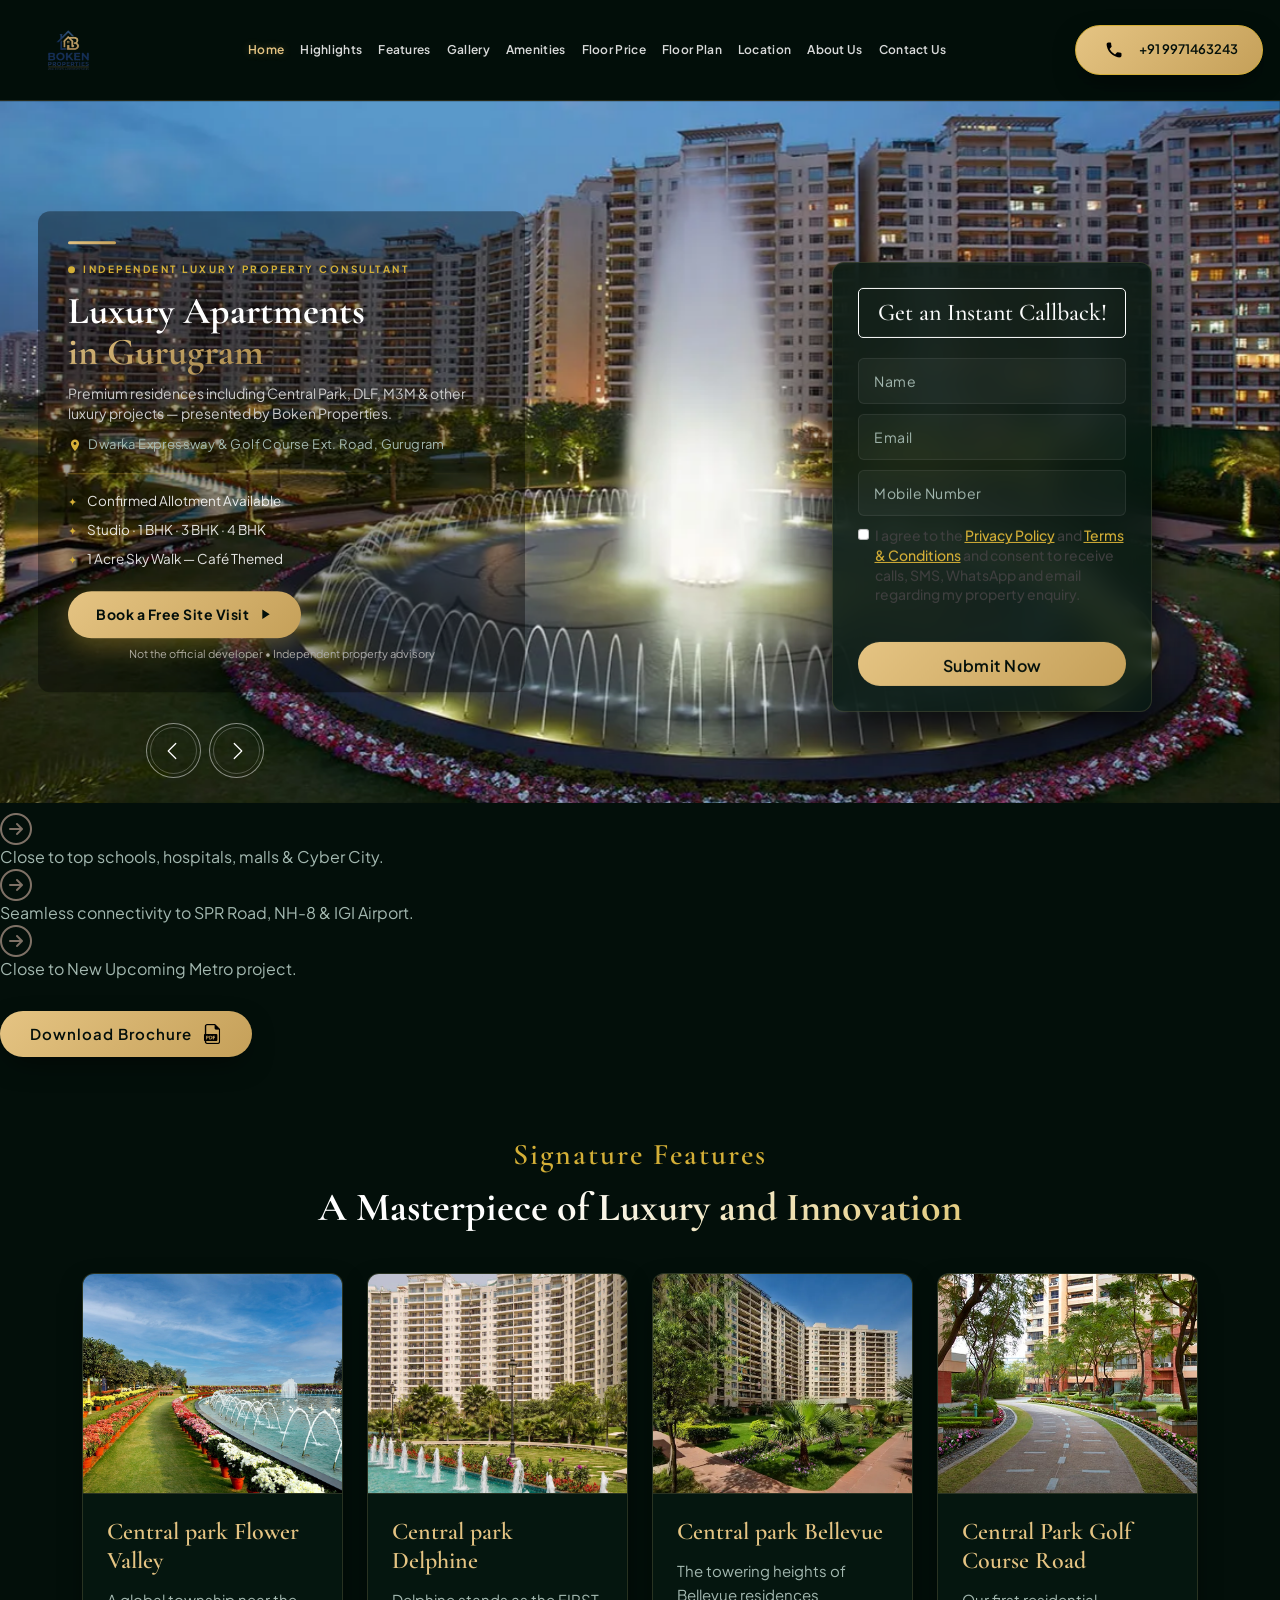
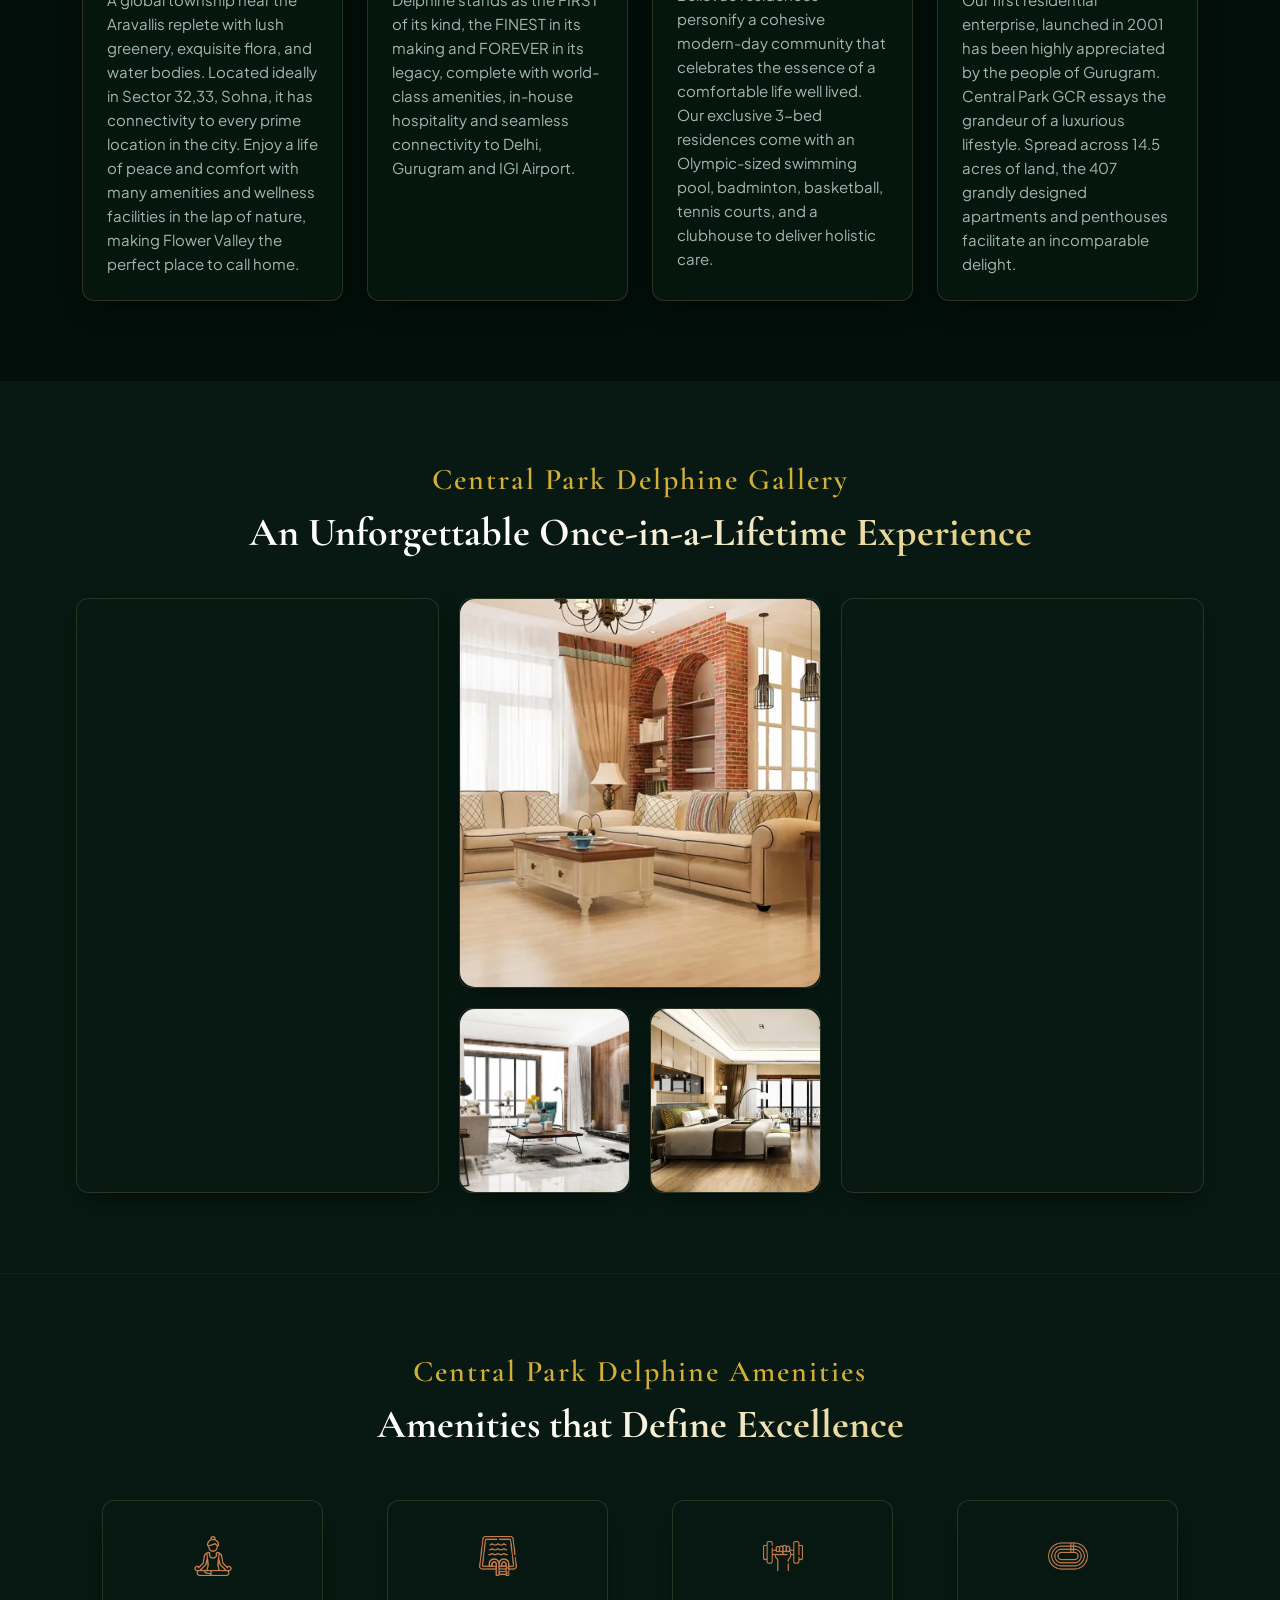
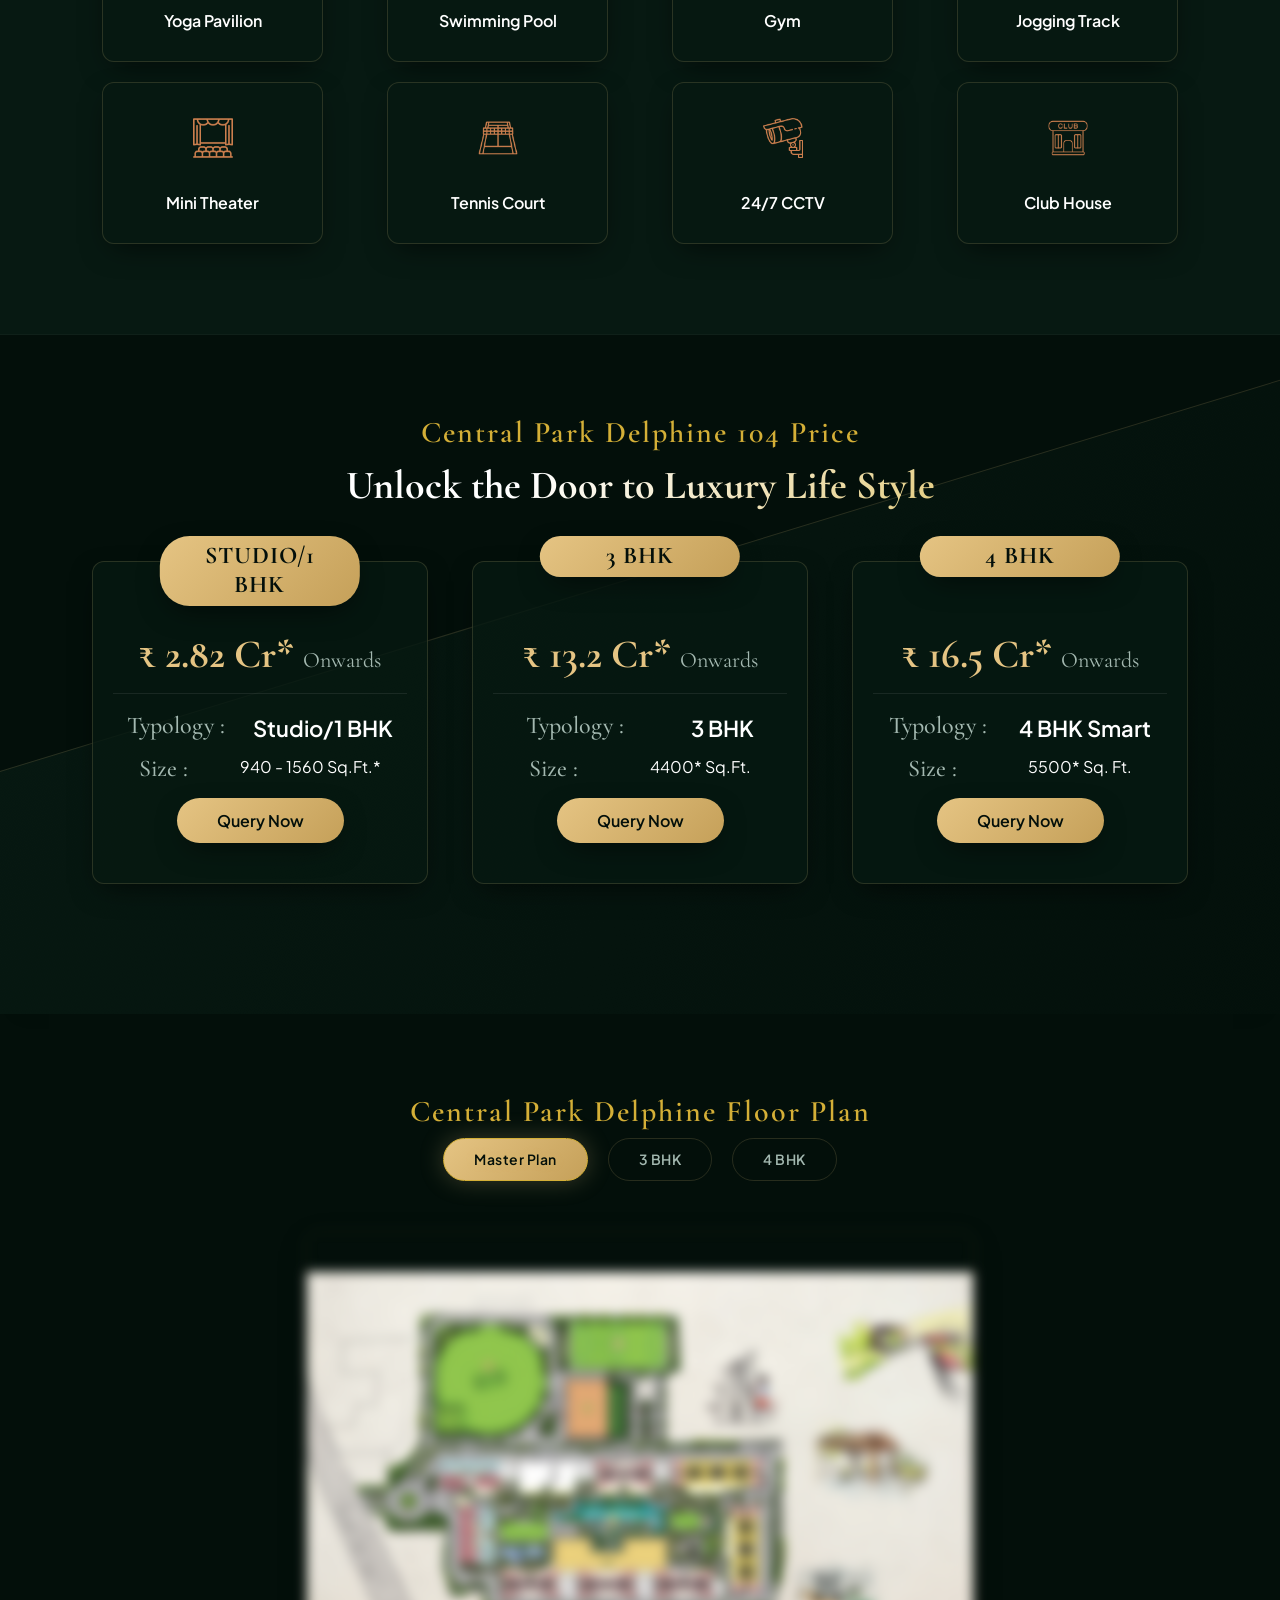
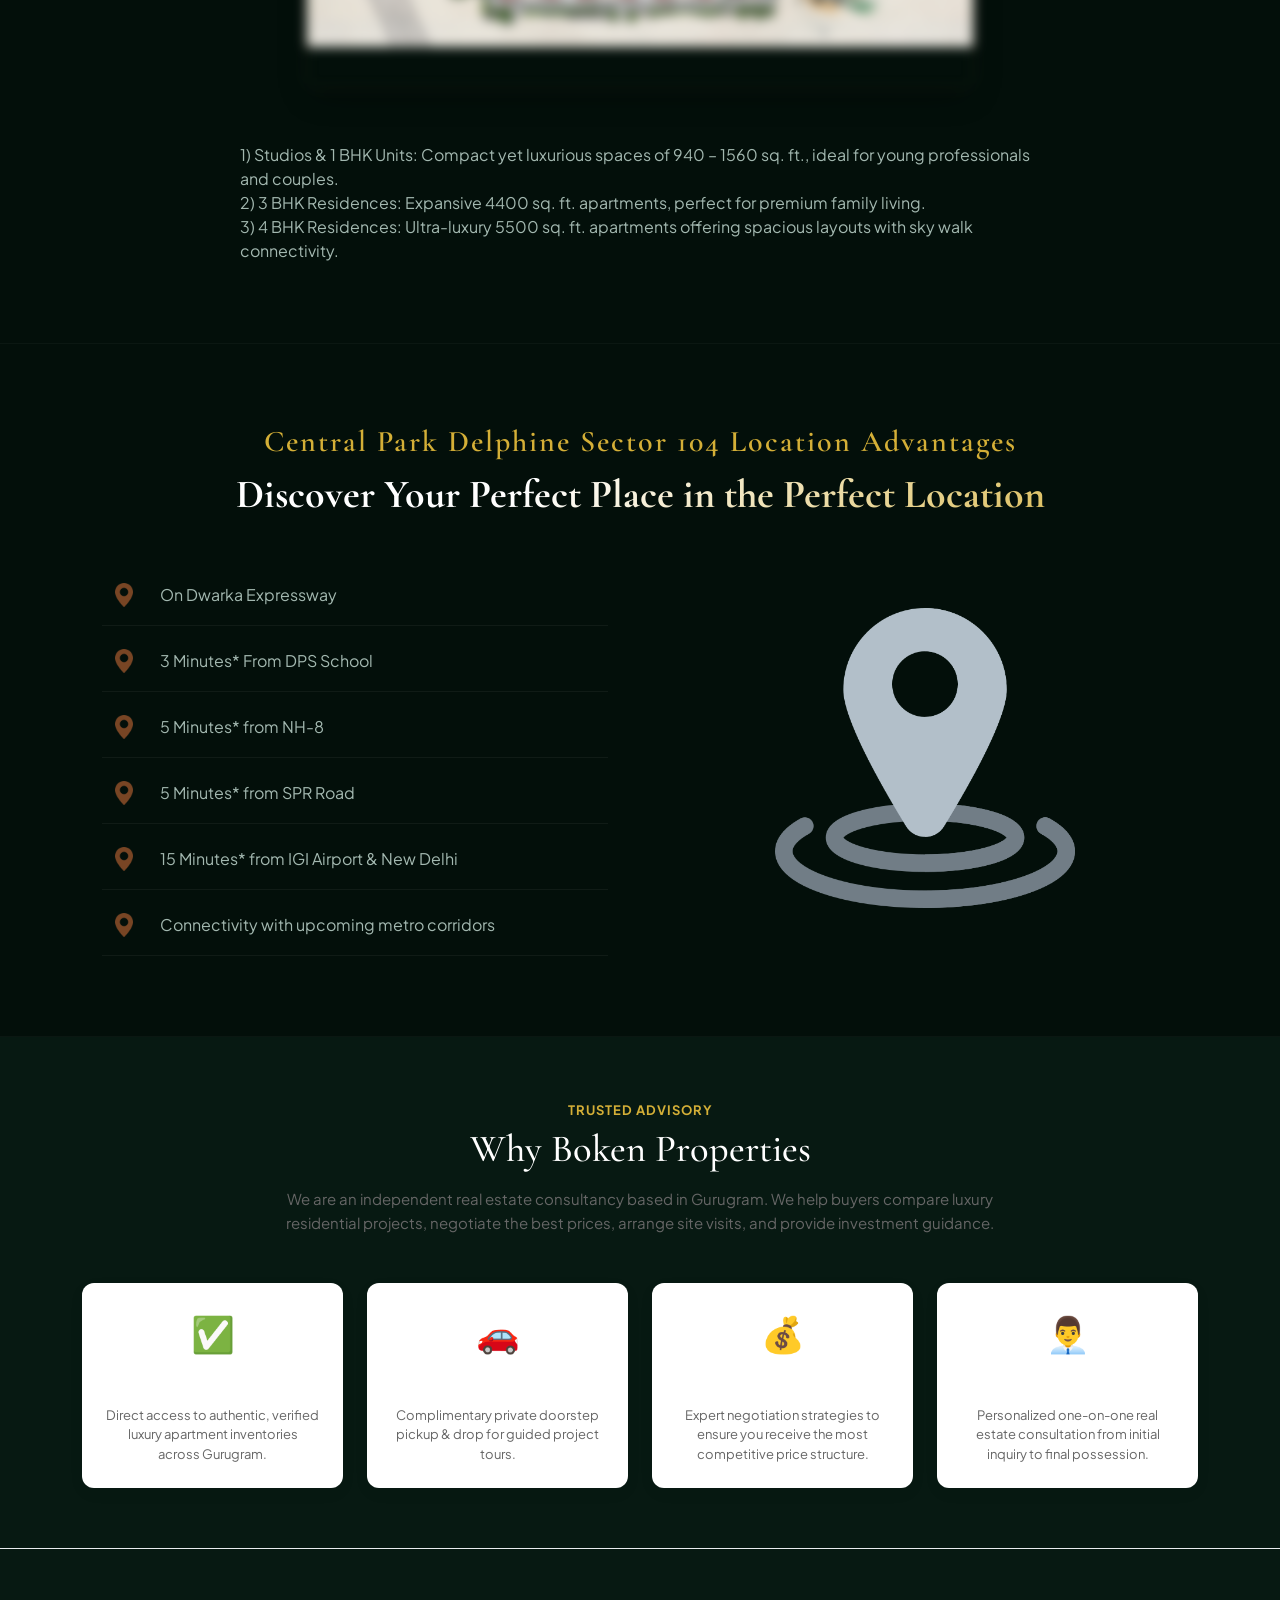
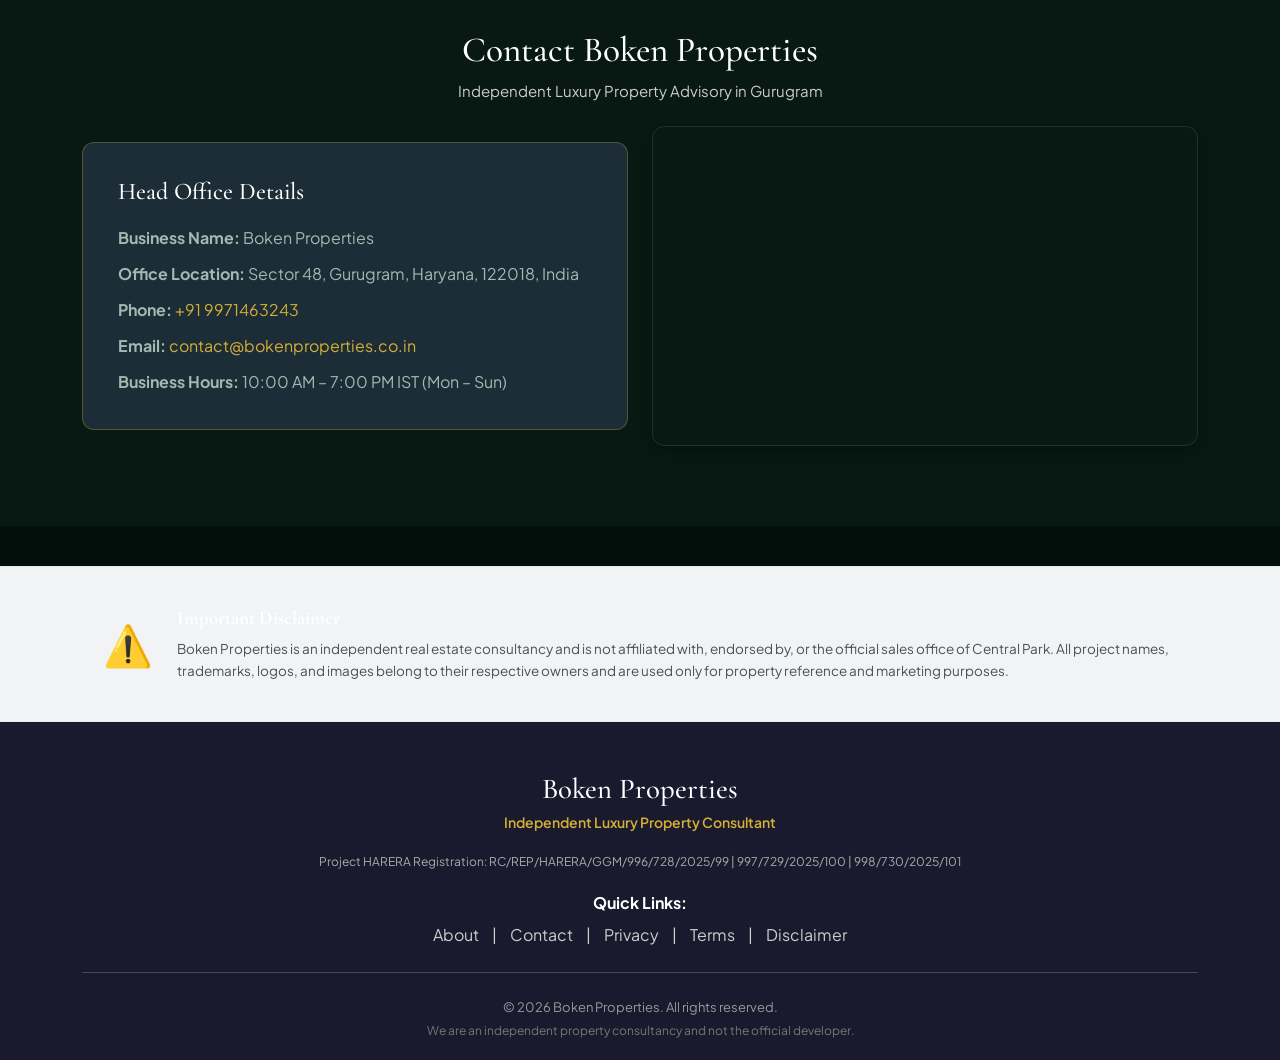
==== commit 18c1936c: "changes" ====
--- a/index.html
+++ b/index.html
@@ -604,54 +604,6 @@
 
   </section>
 
-  <!-- ========================
-       2. BUSINESS IDENTITY SECTION
-       ======================== -->
-  <section class="why-boken-section" style="background: #071912; padding: 60px 0; border-bottom: 1px solid #e9ecef;">
-    <div class="container">
-      <div class="row text-center mb-5">
-        <div class="col-lg-8 offset-lg-2">
-          <span style="color: #d4af37; font-weight: 700; text-transform: uppercase; letter-spacing: 1px; font-size: 13px;">Trusted Advisory</span>
-          <h2 style="font-family: 'Cormorant Garamond', Georgia, serif; font-size: 2.4rem; color: #1a1a2e; margin-top: 5px; margin-bottom: 15px;">Why Boken Properties</h2>
-          <p style="color: #666; font-size: 15px; line-height: 1.6;">We are an independent real estate consultancy based in Gurugram. We help buyers compare luxury residential projects, negotiate the best prices, arrange site visits, and provide investment guidance.</p>
-        </div>
-      </div>
-      <div class="row g-4">
-        <div class="col-md-3 col-sm-6">
-          <div class="card h-100 text-center p-4" style="border: none; border-radius: 12px; box-shadow: 0 5px 15px rgba(0,0,0,0.05); background: #fff;">
-            <div style="font-size: 2.2rem; margin-bottom: 15px;">✅</div>
-            <h4 style="font-size: 1.1rem; font-weight: 700; color: #1a1a2e; margin-bottom: 10px;">Verified Inventory</h4>
-            <p style="font-size: 13px; color: #666; margin-bottom: 0;">Direct access to authentic, verified luxury apartment inventories across Gurugram.</p>
-          </div>
-        </div>
-        <div class="col-md-3 col-sm-6">
-          <div class="card h-100 text-center p-4" style="border: none; border-radius: 12px; box-shadow: 0 5px 15px rgba(0,0,0,0.05); background: #fff;">
-            <div style="font-size: 2.2rem; margin-bottom: 15px;">🚗</div>
-            <h4 style="font-size: 1.1rem; font-weight: 700; color: #1a1a2e; margin-bottom: 10px;">Free Site Visit</h4>
-            <p style="font-size: 13px; color: #666; margin-bottom: 0;">Complimentary private doorstep pickup &amp; drop for guided project tours.</p>
-          </div>
-        </div>
-        <div class="col-md-3 col-sm-6">
-          <div class="card h-100 text-center p-4" style="border: none; border-radius: 12px; box-shadow: 0 5px 15px rgba(0,0,0,0.05); background: #fff;">
-            <div style="font-size: 2.2rem; margin-bottom: 15px;">💰</div>
-            <h4 style="font-size: 1.1rem; font-weight: 700; color: #1a1a2e; margin-bottom: 10px;">Best Price Assistance</h4>
-            <p style="font-size: 13px; color: #666; margin-bottom: 0;">Expert negotiation strategies to ensure you receive the most competitive price structure.</p>
-          </div>
-        </div>
-        <div class="col-md-3 col-sm-6">
-          <div class="card h-100 text-center p-4" style="border: none; border-radius: 12px; box-shadow: 0 5px 15px rgba(0,0,0,0.05); background: #fff;">
-            <div style="font-size: 2.2rem; margin-bottom: 15px;">👨‍💼</div>
-            <h4 style="font-size: 1.1rem; font-weight: 700; color: #1a1a2e; margin-bottom: 10px;">Dedicated Property Advisor</h4>
-            <p style="font-size: 13px; color: #666; margin-bottom: 0;">Personalized one-on-one real estate consultation from initial inquiry to final possession.</p>
-          </div>
-        </div>
-      </div>
-    </div>
-  </section> -->
-
-
-
-
   <section class="highlight-section" id="highlights">
     <div class="container">
       <h4 class="section-head"> Central Park Delphine Highlights</h4>
@@ -1086,7 +1038,50 @@
     </div>
   </section>
 
-  
+    <!-- ========================
+       2. BUSINESS IDENTITY SECTION
+       ======================== -->
+  <section class="why-boken-section" style="background: #071912; padding: 60px 0; border-bottom: 1px solid #e9ecef;">
+    <div class="container">
+      <div class="row text-center mb-5">
+        <div class="col-lg-8 offset-lg-2">
+          <span style="color: #d4af37; font-weight: 700; text-transform: uppercase; letter-spacing: 1px; font-size: 13px;">Trusted Advisory</span>
+          <h2 style="font-family: 'Cormorant Garamond', Georgia, serif; font-size: 2.4rem; color: #1a1a2e; margin-top: 5px; margin-bottom: 15px;">Why Boken Properties</h2>
+          <p style="color: #666; font-size: 15px; line-height: 1.6;">We are an independent real estate consultancy based in Gurugram. We help buyers compare luxury residential projects, negotiate the best prices, arrange site visits, and provide investment guidance.</p>
+        </div>
+      </div>
+      <div class="row g-4">
+        <div class="col-md-3 col-sm-6">
+          <div class="card h-100 text-center p-4" style="border: none; border-radius: 12px; box-shadow: 0 5px 15px rgba(0,0,0,0.05); background: #fff;">
+            <div style="font-size: 2.2rem; margin-bottom: 15px;">✅</div>
+            <h4 style="font-size: 1.1rem; font-weight: 700; color: #1a1a2e; margin-bottom: 10px;">Verified Inventory</h4>
+            <p style="font-size: 13px; color: #666; margin-bottom: 0;">Direct access to authentic, verified luxury apartment inventories across Gurugram.</p>
+          </div>
+        </div>
+        <div class="col-md-3 col-sm-6">
+          <div class="card h-100 text-center p-4" style="border: none; border-radius: 12px; box-shadow: 0 5px 15px rgba(0,0,0,0.05); background: #fff;">
+            <div style="font-size: 2.2rem; margin-bottom: 15px;">🚗</div>
+            <h4 style="font-size: 1.1rem; font-weight: 700; color: #1a1a2e; margin-bottom: 10px;">Free Site Visit</h4>
+            <p style="font-size: 13px; color: #666; margin-bottom: 0;">Complimentary private doorstep pickup &amp; drop for guided project tours.</p>
+          </div>
+        </div>
+        <div class="col-md-3 col-sm-6">
+          <div class="card h-100 text-center p-4" style="border: none; border-radius: 12px; box-shadow: 0 5px 15px rgba(0,0,0,0.05); background: #fff;">
+            <div style="font-size: 2.2rem; margin-bottom: 15px;">💰</div>
+            <h4 style="font-size: 1.1rem; font-weight: 700; color: #1a1a2e; margin-bottom: 10px;">Best Price Assistance</h4>
+            <p style="font-size: 13px; color: #666; margin-bottom: 0;">Expert negotiation strategies to ensure you receive the most competitive price structure.</p>
+          </div>
+        </div>
+        <div class="col-md-3 col-sm-6">
+          <div class="card h-100 text-center p-4" style="border: none; border-radius: 12px; box-shadow: 0 5px 15px rgba(0,0,0,0.05); background: #fff;">
+            <div style="font-size: 2.2rem; margin-bottom: 15px;">👨‍💼</div>
+            <h4 style="font-size: 1.1rem; font-weight: 700; color: #1a1a2e; margin-bottom: 10px;">Dedicated Property Advisor</h4>
+            <p style="font-size: 13px; color: #666; margin-bottom: 0;">Personalized one-on-one real estate consultation from initial inquiry to final possession.</p>
+          </div>
+        </div>
+      </div>
+    </div>
+  </section>
 
   <section class="contact-us" id="contact-us" style="background: #101921; color: #fff; padding: 60px 0;">
     <div class="container">
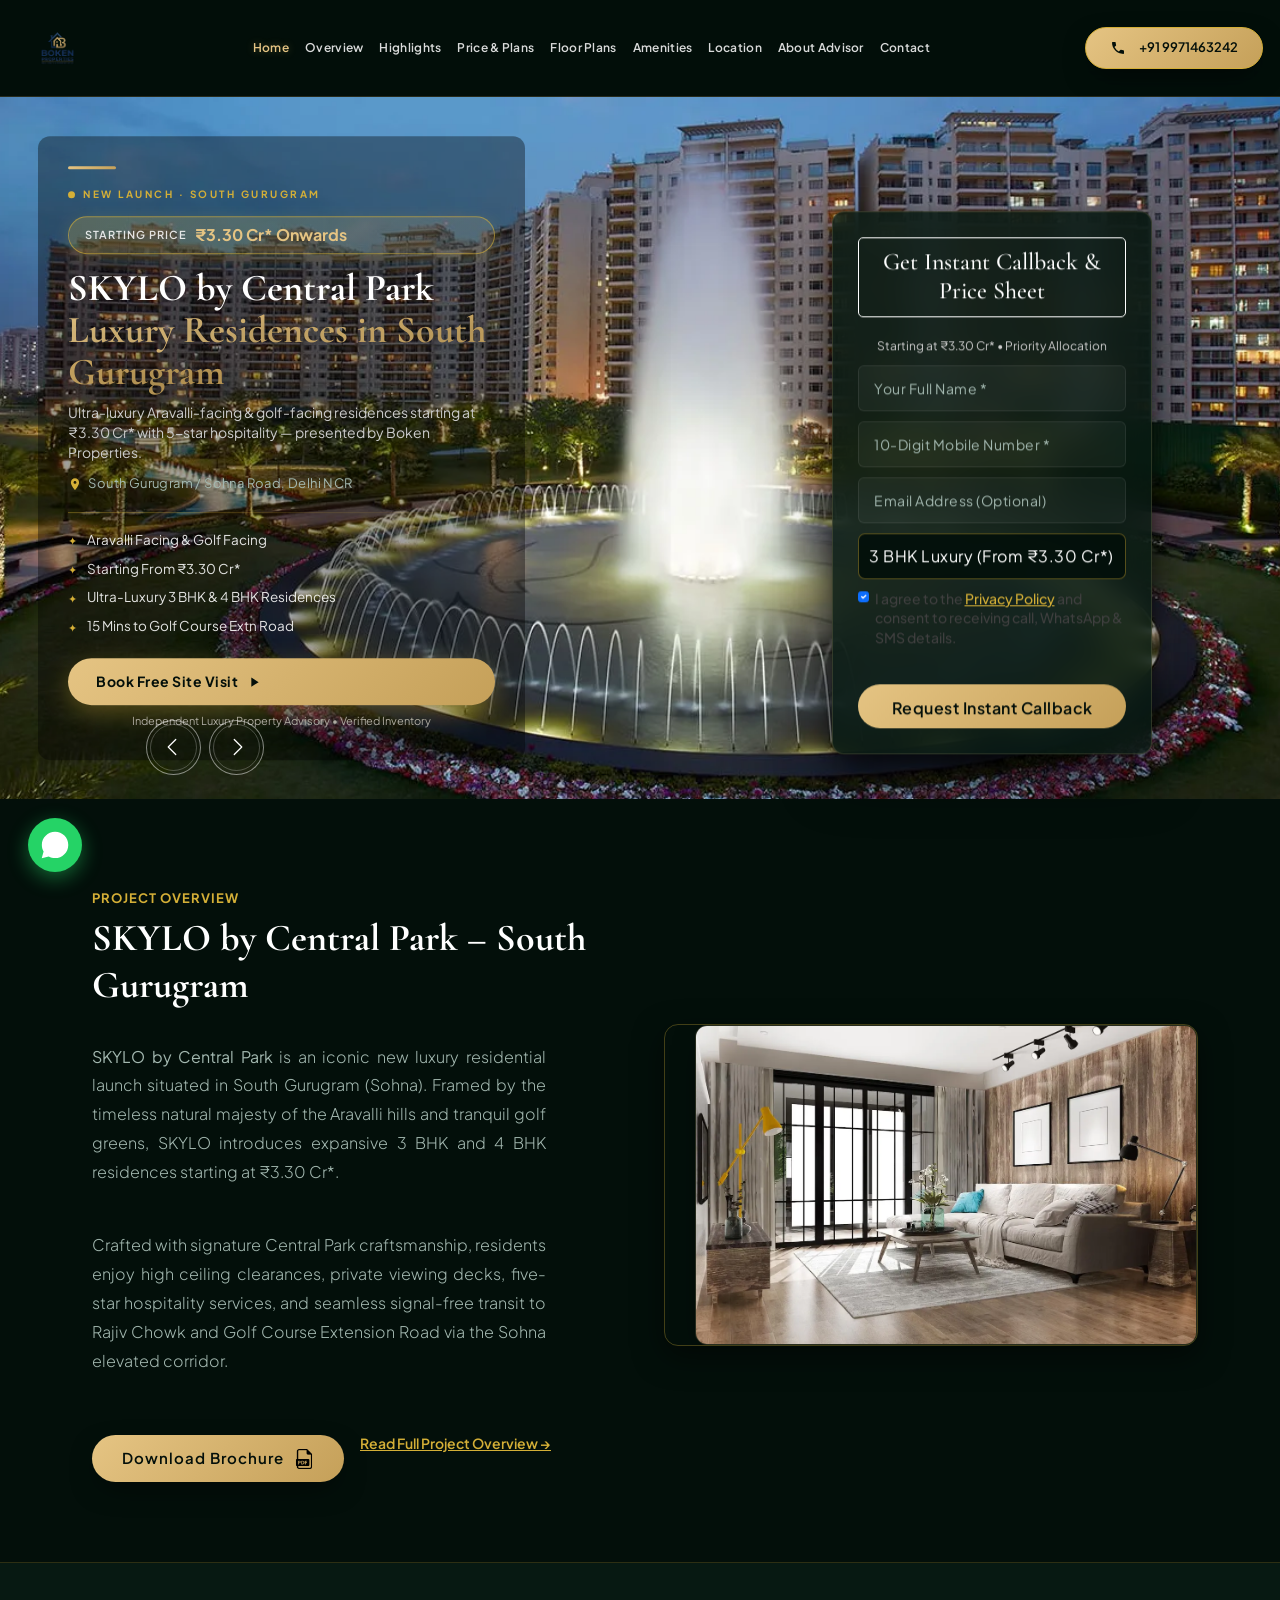
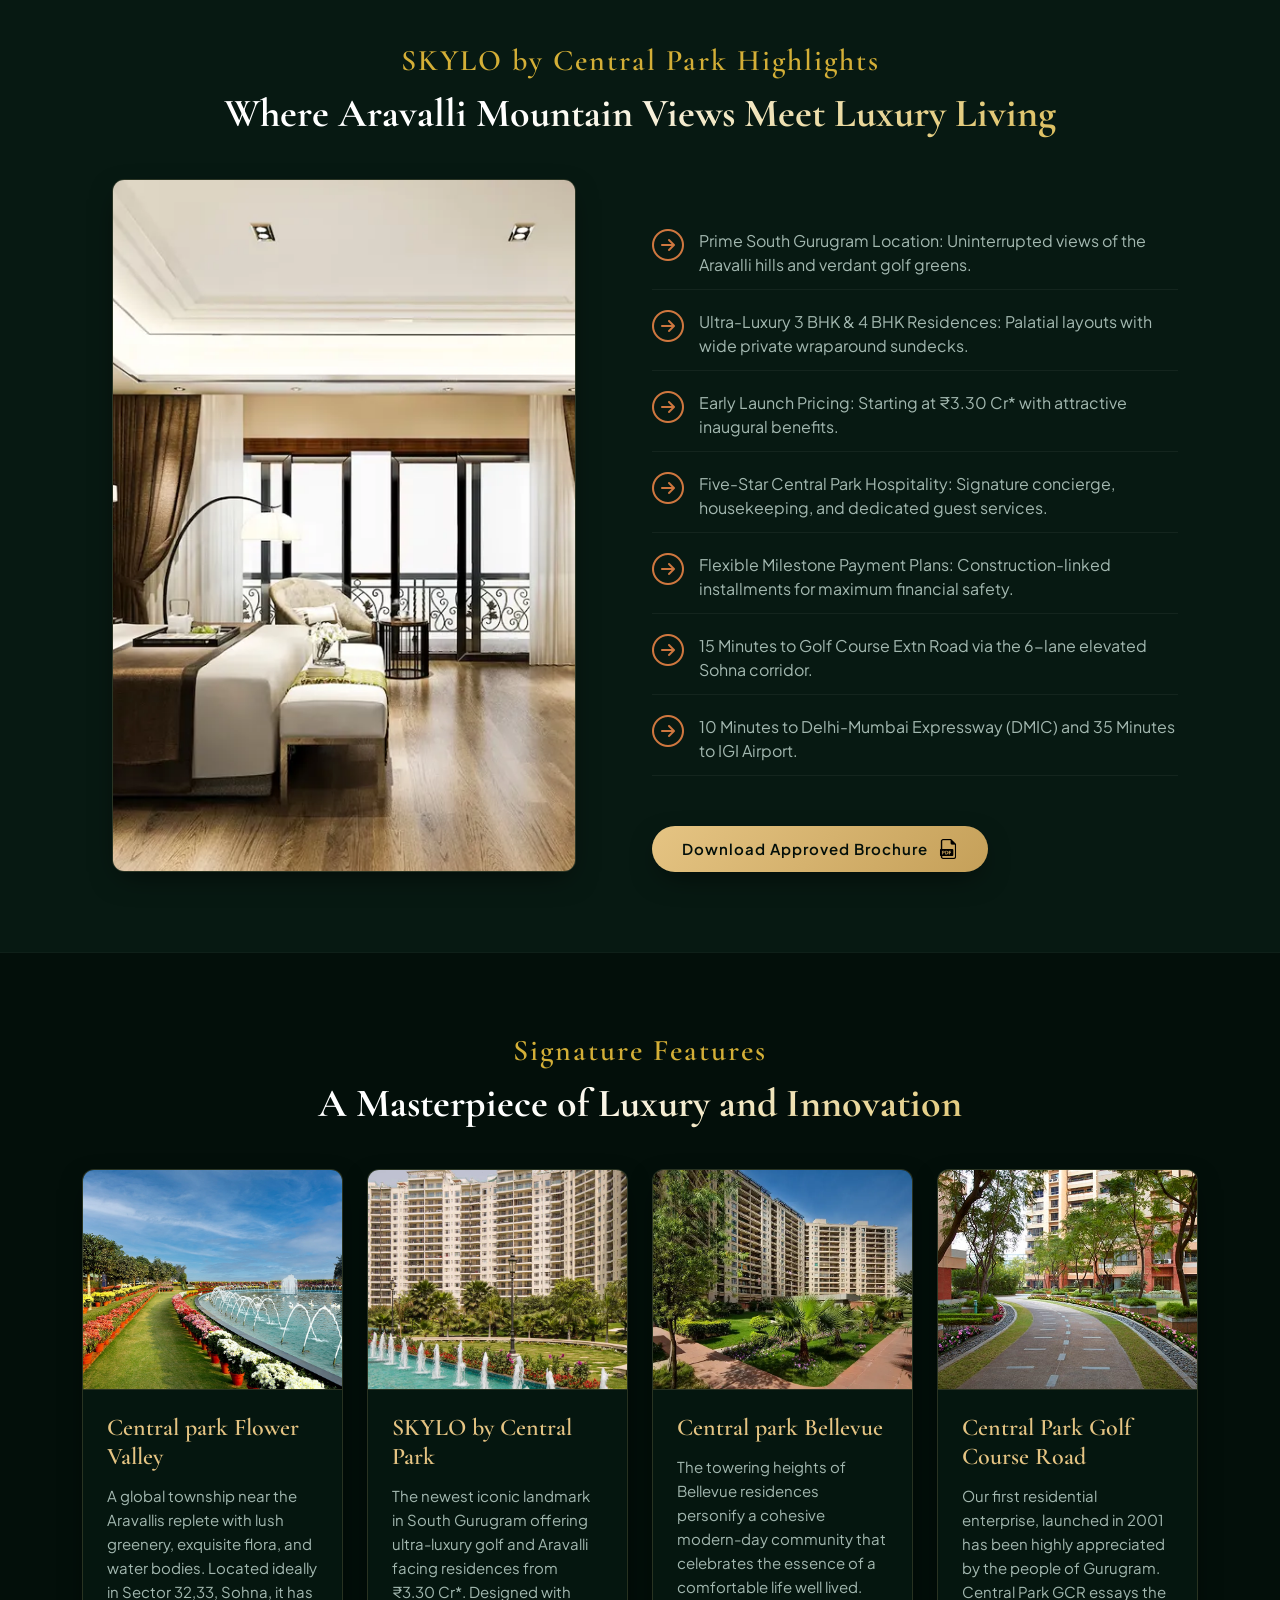
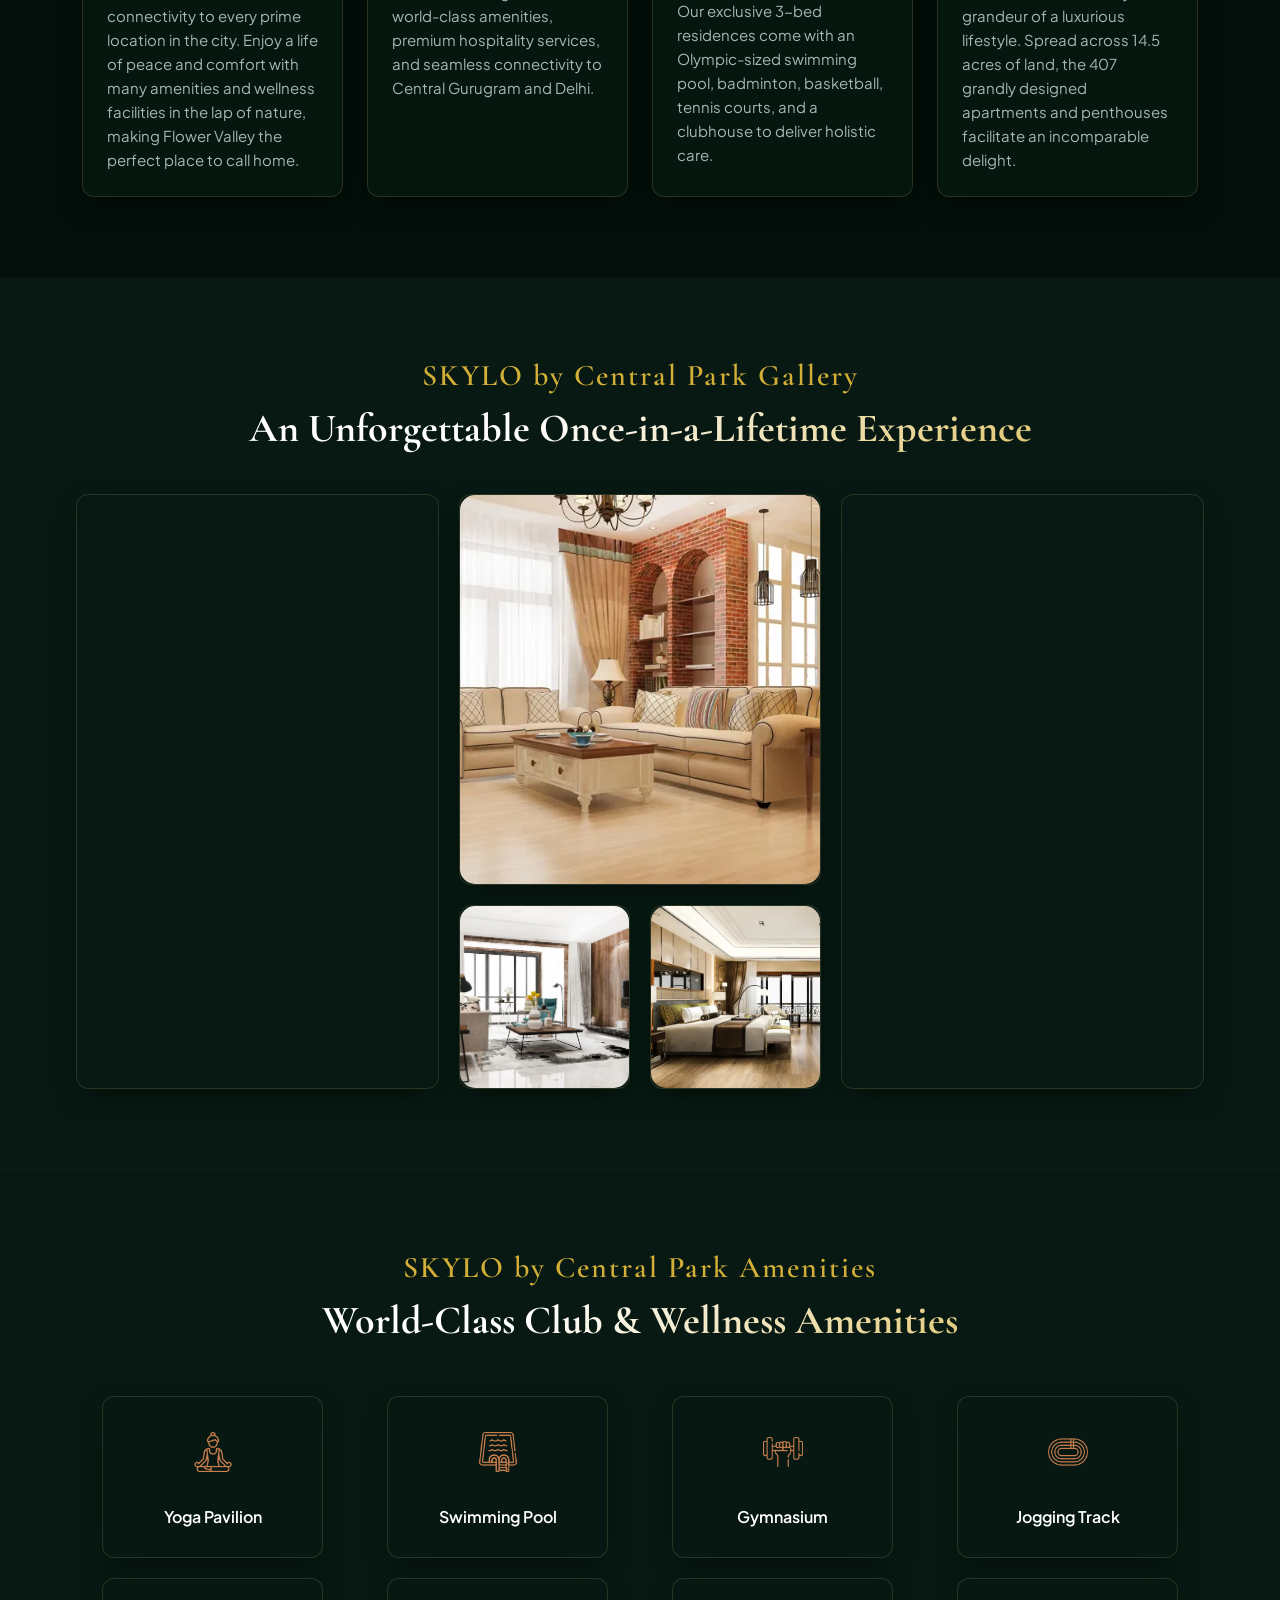
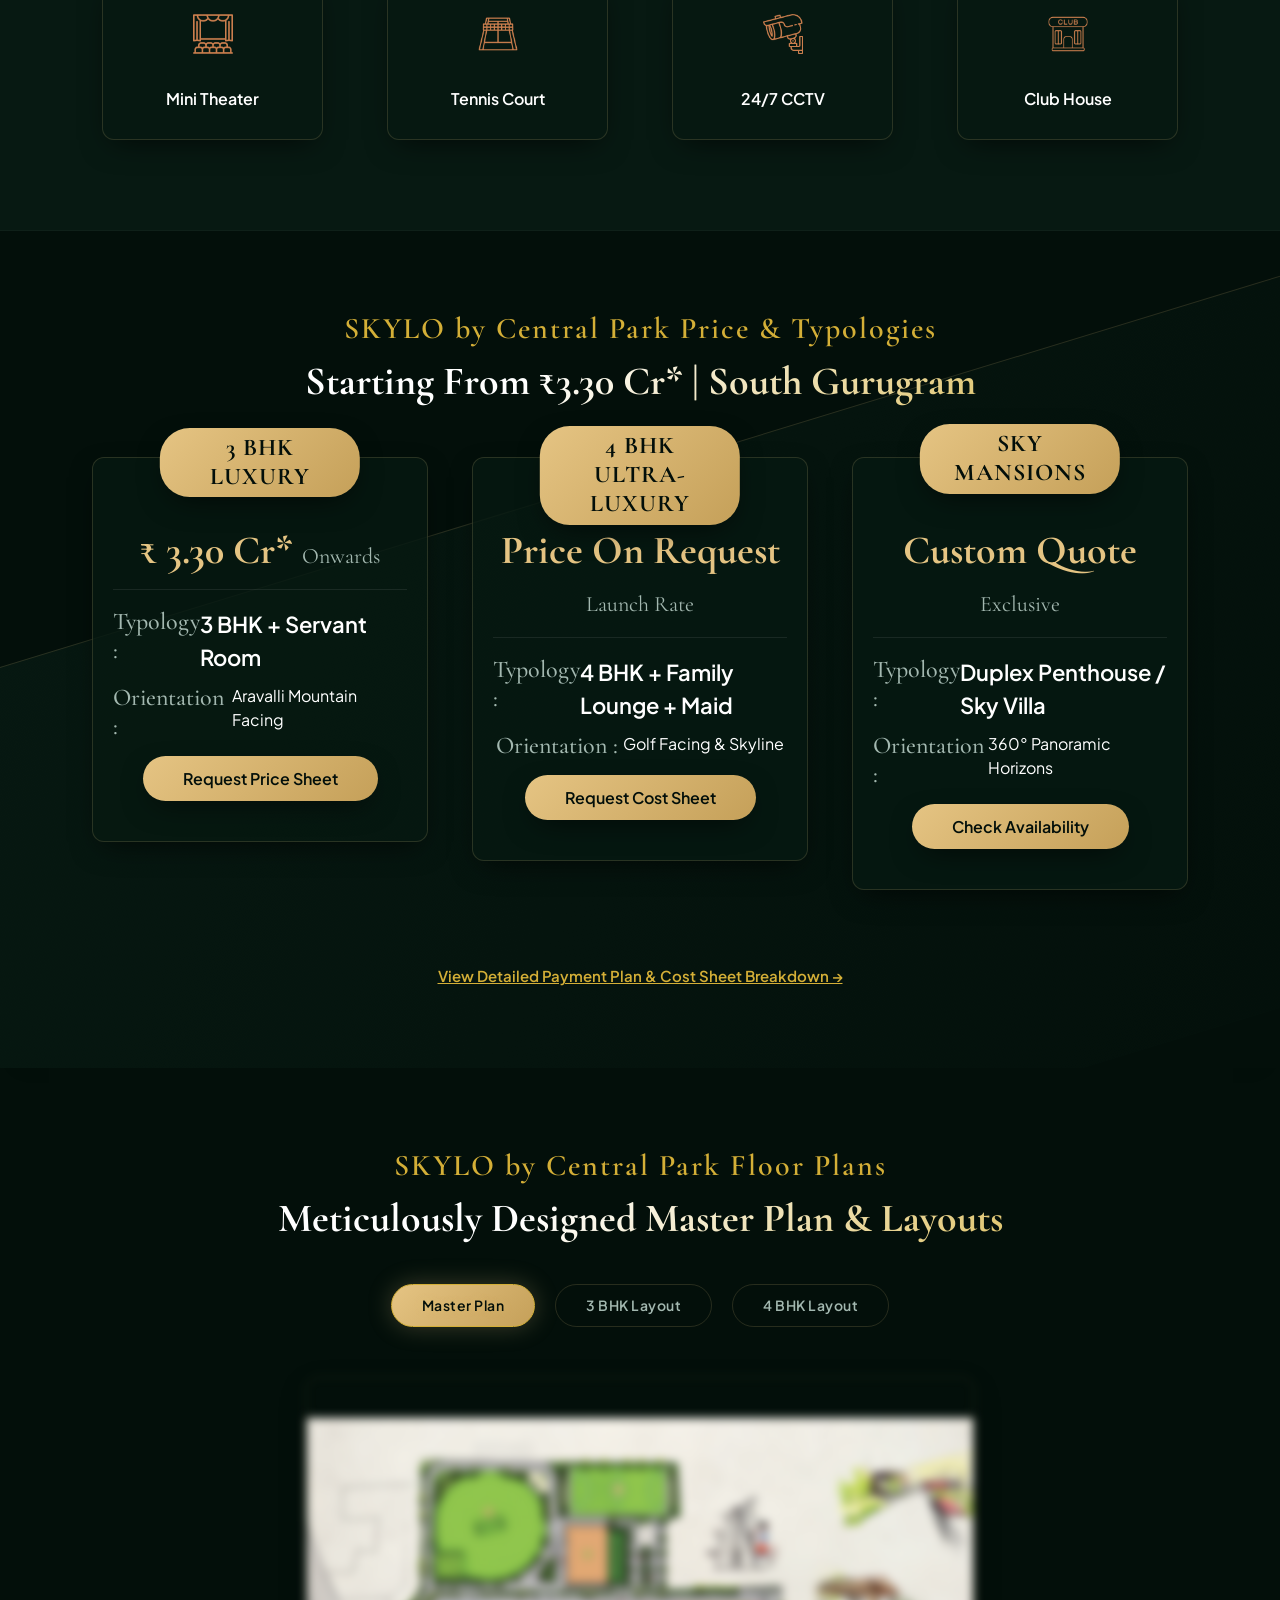
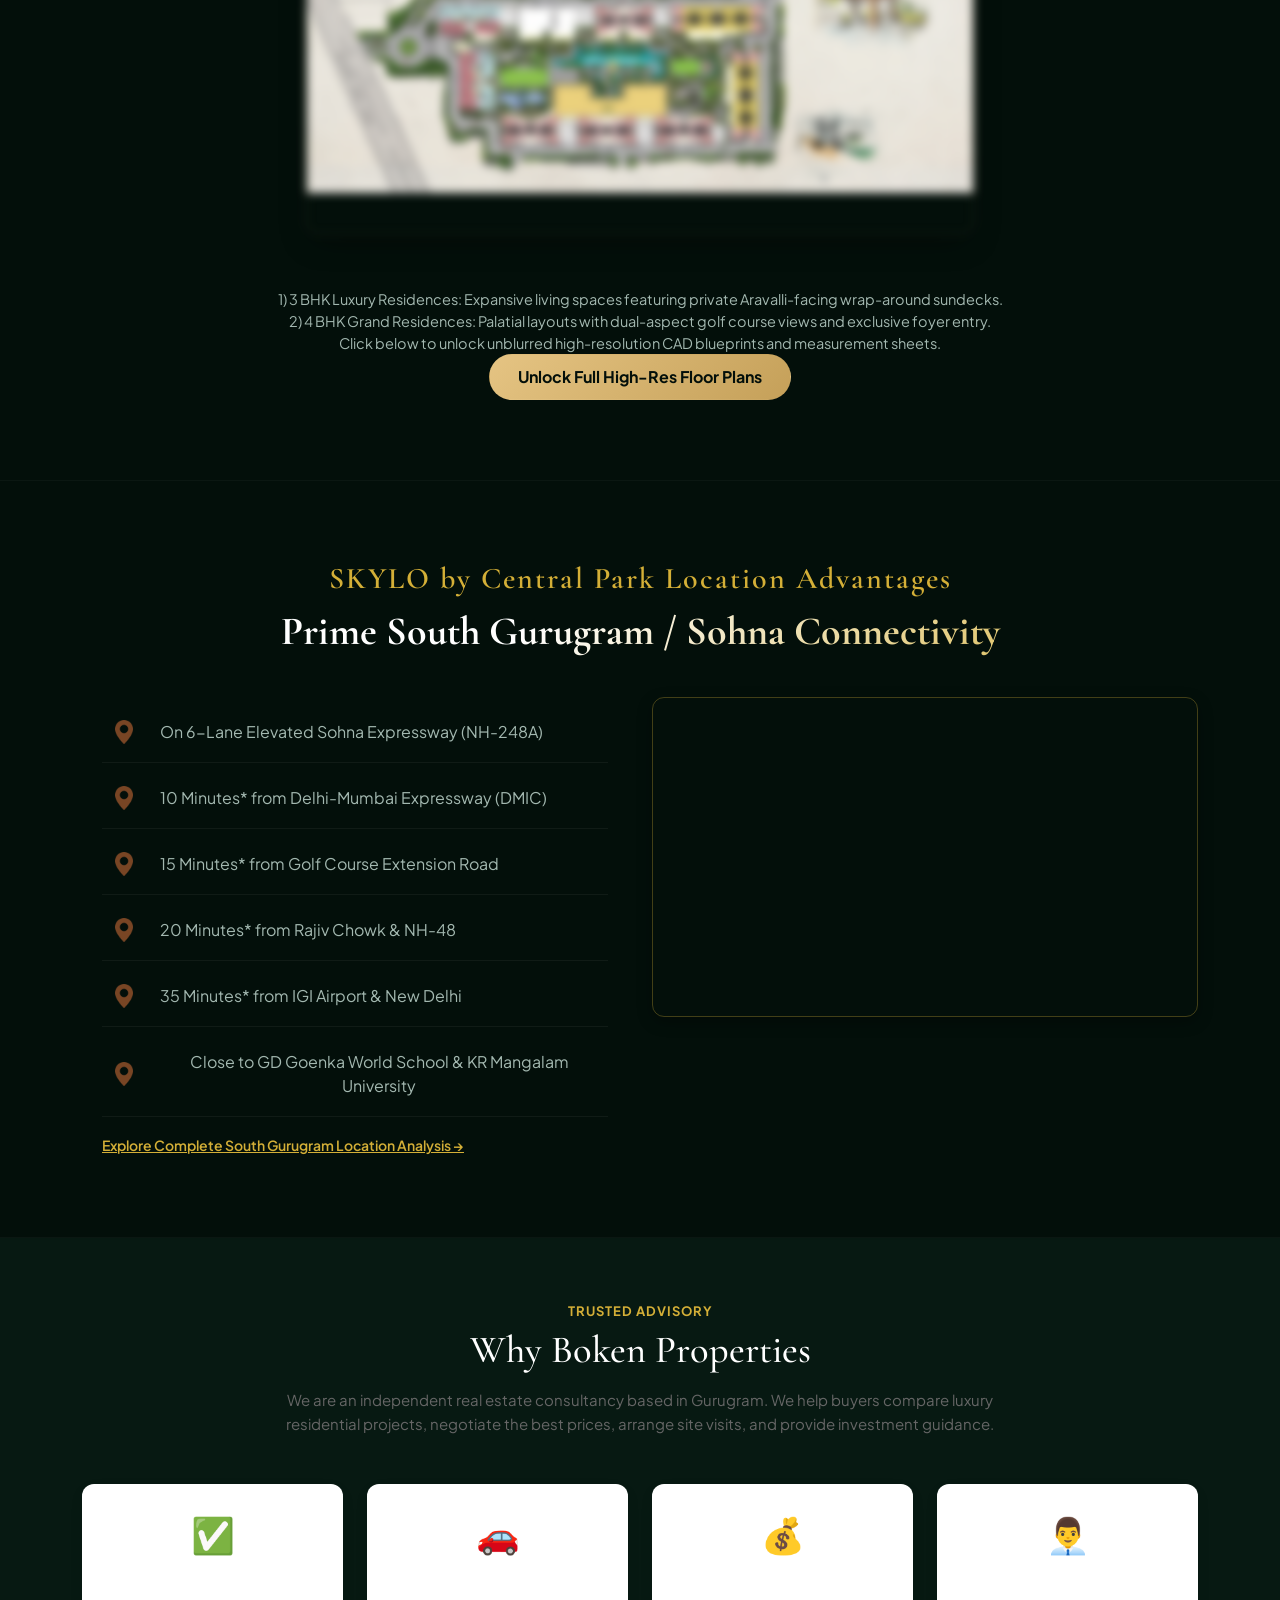
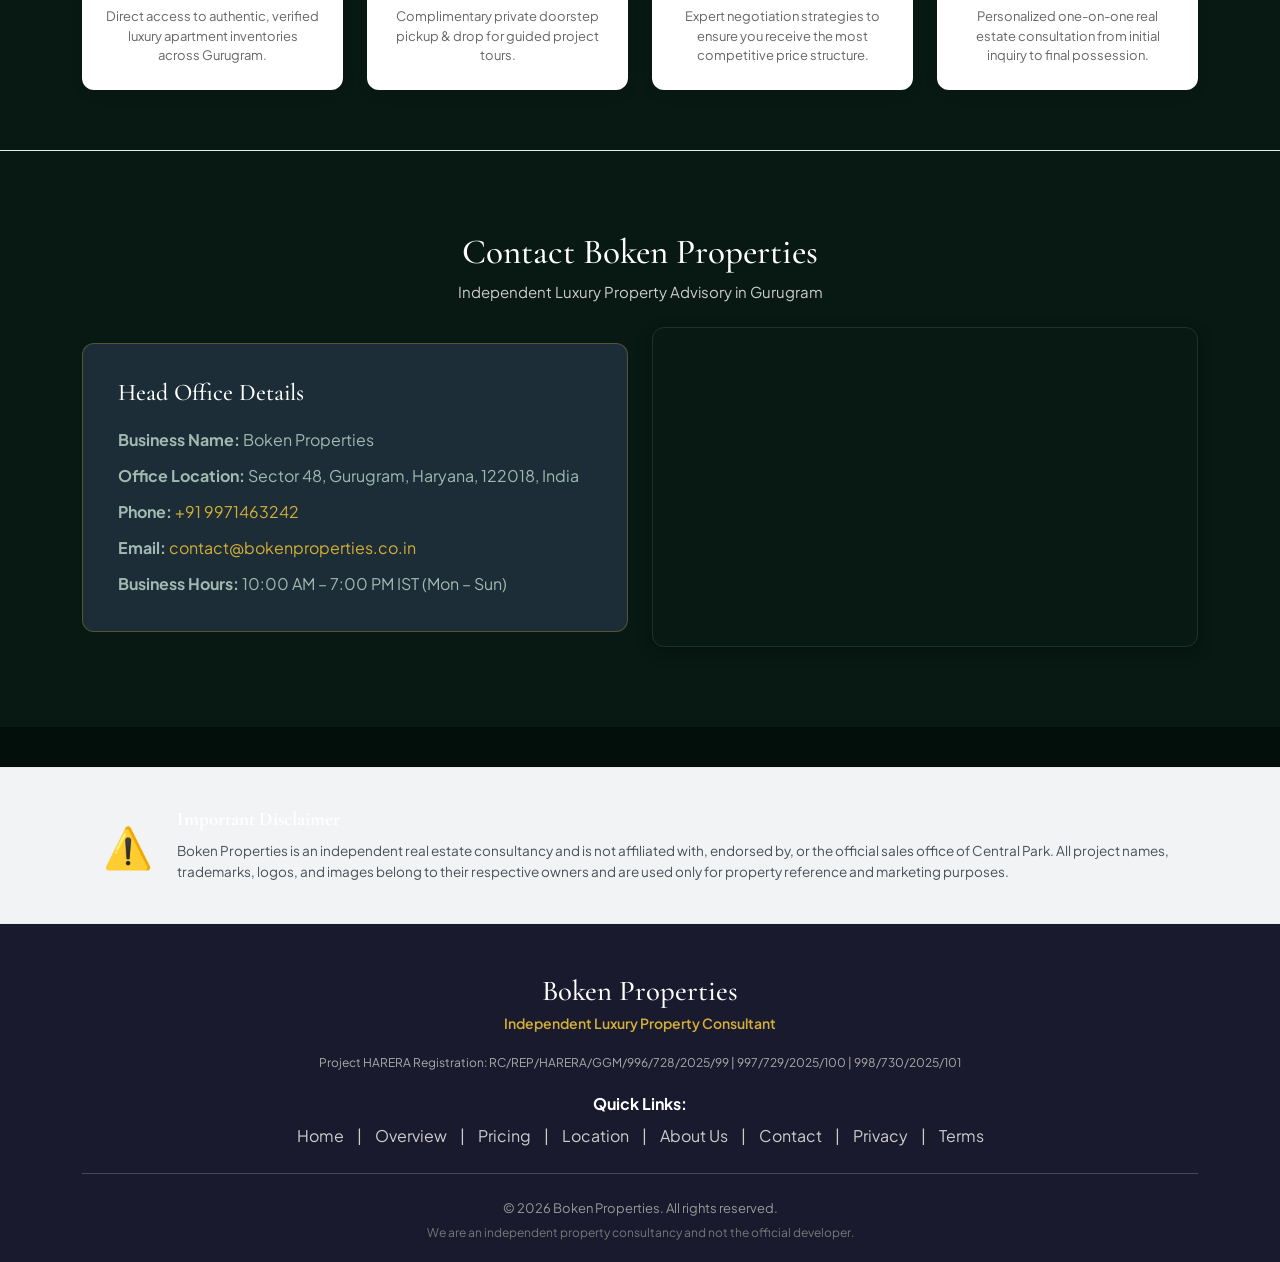
==== commit 1efabd87: "chnage for new ads" ====
--- a/index.html
+++ b/index.html
@@ -1,7 +1,5 @@
 ﻿<!DOCTYPE html>
 <html lang="en" prefix="og: https://ogp.me/ns#">
-
-<!-- Mirrored from www.bokenproperties.co.in/ by HTTrack Website Copier/3.x [XR&CO'2014], Fri, 24 Jul 2026 10:35:18 GMT -->
 <head>
   <meta charset="utf-8">
   <meta name="viewport" content="width=device-width, initial-scale=1, viewport-fit=cover">
@@ -9,9 +7,9 @@
   <meta http-equiv="X-UA-Compatible" content="IE=edge">
 
   <!-- ===== PRIMARY SEO TAGS ===== -->
-  <title>Luxury Apartments in Gurugram | Boken Properties</title>
-  <meta name="description" content="Explore premium apartments in Gurugram with Boken Properties. Independent property consultants offering site visits, price assistance and luxury residential guidance.">
-  <meta name="keywords" content="Luxury Apartments Gurugram, Boken Properties, Gurugram Property Consultant, Central Park Delphine, Dwarka Expressway luxury project, 3 BHK Gurgaon, 4 BHK Gurgaon, independent property advisor">
+  <title>SKYLO by Central Park | Luxury Residences Starting ₹3.30 Cr* Gurgaon</title>
+  <meta name="description" content="Explore SKYLO by Central Park in South Gurugram. Ultra-luxury Aravalli-facing &amp; golf-facing residences starting at ₹3.30 Cr*. Request price list, floor plans &amp; site visit.">
+  <meta name="keywords" content="SKYLO by Central Park, SKYLO Gurugram, Central Park SKYLO price, SKYLO Sohna, Central Park new launch, Luxury residences in South Gurugram, Aravalli facing residences Gurgaon, Golf facing residences Gurgaon, Luxury property starting at 3.30 Cr in Gurgaon">
 
   <!-- ===== CANONICAL & ROBOTS ===== -->
   <link rel="canonical" href="https://bokenproperties.co.in/">
@@ -30,76 +28,64 @@
   <meta name="language" content="English">
   <meta name="classification" content="Real Estate, Luxury Apartments, Property Consultancy">
   <meta name="category" content="Real Estate Consultancy">
-  <meta name="coverage" content="India, Delhi NCR, Gurgaon, Gurugram, Haryana">
+  <meta name="coverage" content="India, Delhi NCR, Gurgaon, Gurugram, Sohna, Haryana">
   <meta name="distribution" content="global">
   <meta name="target" content="all">
   <meta name="HandheldFriendly" content="true">
   <meta name="MobileOptimized" content="320">
   <meta name="apple-mobile-web-app-capable" content="yes">
   <meta name="apple-mobile-web-app-status-bar-style" content="black-translucent">
-  <meta name="apple-mobile-web-app-title" content="Boken Properties">
+  <meta name="apple-mobile-web-app-title" content="SKYLO Central Park">
   <meta name="application-name" content="Boken Properties">
   <meta name="msapplication-TileColor" content="#1a1a2e">
   <meta name="msapplication-TileImage" content="https://bokenproperties.co.in/images/image2/Central%20Park%20Delphine.webp">
   <meta name="msvalidate.01" content="AEC00CC8FFE2AAF2E99C1C543B0D11B5" />
+
   <!-- ===== DUBLIN CORE METADATA ===== -->
-  <meta name="DC.title" content="Luxury Apartments in Gurugram | Boken Properties">
+  <meta name="DC.title" content="SKYLO by Central Park | Luxury Residences Starting ₹3.30 Cr* Gurgaon">
   <meta name="DC.creator" content="Boken Properties – Independent Luxury Property Consultant">
-  <meta name="DC.subject" content="Luxury Apartments, Real Estate Consultancy, Gurugram, Dwarka Expressway">
-  <meta name="DC.description" content="Explore premium apartments in Gurugram with Boken Properties. Independent property consultants offering site visits, price assistance and luxury residential guidance.">
+  <meta name="DC.subject" content="SKYLO by Central Park, Luxury Residences, South Gurugram, Sohna, Aravalli Facing">
+  <meta name="DC.description" content="Explore SKYLO by Central Park in South Gurugram. Ultra-luxury Aravalli-facing &amp; golf-facing residences starting at ₹3.30 Cr*. Request price list, floor plans &amp; site visit.">
   <meta name="DC.publisher" content="bokenproperties.co.in">
   <meta name="DC.type" content="Service">
   <meta name="DC.format" content="text/html">
   <meta name="DC.language" content="en">
-  <meta name="DC.coverage" content="Gurgaon, Gurugram, Haryana, India">
+  <meta name="DC.coverage" content="South Gurugram, Sohna, Gurgaon, Haryana, India">
 
   <!-- ===== GEO / LOCAL SEO TAGS ===== -->
   <meta name="geo.region" content="IN-HR">
-  <meta name="geo.placename" content="Sector 48, Gurugram, Haryana, Delhi NCR, India">
-  <meta name="geo.position" content="28.4230;77.0425">
-  <meta name="ICBM" content="28.4230, 77.0425">
+  <meta name="geo.placename" content="South Gurugram, Sohna, Haryana, Delhi NCR, India">
+  <meta name="geo.position" content="28.3240;77.0390">
+  <meta name="ICBM" content="28.3240, 77.0390">
   <meta name="geo.country" content="IN">
 
-  <!-- ===== OPEN GRAPH (Facebook / LinkedIn / WhatsApp / Telegram) ===== -->
+  <!-- ===== OPEN GRAPH ===== -->
   <meta property="og:type" content="website">
-  <meta property="og:site_name" content="Boken Properties – Independent Luxury Property Consultant">
-  <meta property="og:title" content="Luxury Apartments in Gurugram | Boken Properties">
-  <meta property="og:description" content="Explore premium apartments in Gurugram with Boken Properties. Independent property consultants offering site visits, price assistance and luxury residential guidance.">
+  <meta property="og:site_name" content="Boken Properties – Luxury Real Estate Advisory">
+  <meta property="og:title" content="SKYLO by Central Park | Luxury Residences Starting ₹3.30 Cr* Gurgaon">
+  <meta property="og:description" content="Explore SKYLO by Central Park in South Gurugram. Ultra-luxury Aravalli-facing &amp; golf-facing residences starting at ₹3.30 Cr*. Request price list, floor plans &amp; site visit.">
   <meta property="og:url" content="https://bokenproperties.co.in/">
   <meta property="og:image" content="https://bokenproperties.co.in/images/image2/imgi_3_gallery10.webp">
   <meta property="og:image:secure_url" content="https://bokenproperties.co.in/images/image2/imgi_3_gallery10.webp">
   <meta property="og:image:type" content="image/webp">
   <meta property="og:image:width" content="1200">
   <meta property="og:image:height" content="630">
-  <meta property="og:image:alt" content="Boken Properties Luxury Apartments Gurugram">
+  <meta property="og:image:alt" content="SKYLO by Central Park South Gurugram Luxury Residences">
   <meta property="og:locale" content="en_IN">
-  <meta property="og:phone_number" content="+919971463243">
-  <meta property="og:street-address" content="Sector 48">
-  <meta property="og:locality" content="Gurugram">
-  <meta property="og:region" content="Haryana">
-  <meta property="og:postal-code" content="122018">
-  <meta property="og:country-name" content="India">
-  <meta property="article:publisher" content="https://bokenproperties.co.in/">
-  <meta property="article:modified_time" content="2026-08-20T09:00:00+05:30">
+  <meta property="og:phone_number" content="+919971463242">
 
   <!-- ===== TWITTER / X CARD ===== -->
   <meta name="twitter:card" content="summary_large_image">
-  <meta name="twitter:title" content="Luxury Apartments in Gurugram | Boken Properties">
-  <meta name="twitter:description" content="Explore premium apartments in Gurugram with Boken Properties. Independent property consultants offering site visits, price assistance and luxury residential guidance.">
+  <meta name="twitter:title" content="SKYLO by Central Park | Luxury Residences Starting ₹3.30 Cr* Gurgaon">
+  <meta name="twitter:description" content="Explore SKYLO by Central Park in South Gurugram. Ultra-luxury Aravalli-facing &amp; golf-facing residences starting at ₹3.30 Cr*. Request price list, floor plans &amp; site visit.">
   <meta name="twitter:image" content="https://bokenproperties.co.in/images/image2/imgi_3_gallery10.webp">
-  <meta name="twitter:image:alt" content="Boken Properties Luxury Residences Gurugram">
+  <meta name="twitter:image:alt" content="SKYLO by Central Park Luxury Residences">
   <meta name="twitter:domain" content="bokenproperties.co.in">
-
-  <!-- ===== PINTEREST ===== -->
-  <meta name="pinterest-rich-pin" content="true">
 
   <!-- ===== FAVICON ===== -->
   <link href="images/image2/Central%20Park%20Delphine.webp" rel="shortcut icon" type="image/x-icon">
   <link rel="apple-touch-icon" sizes="180x180" href="images/image2/Central%20Park%20Delphine.webp">
-  <link rel="apple-touch-icon" sizes="152x152" href="images/image2/Central%20Park%20Delphine.webp">
-  <link rel="apple-touch-icon" sizes="120x120" href="images/image2/Central%20Park%20Delphine.webp">
   <link rel="icon" type="image/webp" sizes="32x32" href="images/image2/Central%20Park%20Delphine.webp">
-  <link rel="icon" type="image/webp" sizes="16x16" href="images/image2/Central%20Park%20Delphine.webp">
 
   <!-- ===== PERFORMANCE & PRELOAD ===== -->
   <link rel="preload" href="images/image2/imgi_3_gallery10.webp" as="image" type="image/webp">
@@ -119,7 +105,7 @@
 
   <!-- ===== JSON-LD STRUCTURED DATA ===== -->
 
-  <!-- 1. LocalBusiness / Real Estate Agent Schema -->
+  <!-- 1. RealEstateAgent / Advisory Schema -->
   <script type="application/ld+json">
   {
     "@context": "https://schema.org",
@@ -127,8 +113,8 @@
     "name": "Boken Properties",
     "url": "https://bokenproperties.co.in",
     "email": "contact@bokenproperties.co.in",
-    "telephone": "+919971463243",
-    "description": "Independent real estate consultancy based in Gurugram helping buyers compare luxury residential projects, negotiate best prices, arrange site visits, and provide investment guidance.",
+    "telephone": "+919971463242",
+    "description": "Independent real estate consultancy based in Gurugram offering luxury residential guidance, verified inventory, price assistance, and guided site visits for SKYLO by Central Park.",
     "address": {
       "@type": "PostalAddress",
       "streetAddress": "Sector 48",
@@ -136,73 +122,49 @@
       "addressRegion": "Haryana",
       "postalCode": "122018",
       "addressCountry": "IN"
-    },
-    "sameAs": []
+    }
   }
   </script>
 
-  <!-- 4. ApartmentComplex / Residential Property Schema -->
+  <!-- 2. ApartmentComplex / Residential Property Schema -->
   <script type="application/ld+json">
   {
     "@context": "https://schema.org",
     "@type": "ApartmentComplex",
-    "@id": "https://bokenproperties.co.in/central-park-gurugram/#property",
-    "name": "Central Park Delphine",
-    "alternateName": ["Central Park 104", "Delphine by Central Park", "Central Park Delphine Sector 104"],
-    "description": "Central Park Delphine is a new-launch ultra-luxury residential project at Sector 104, Gurgaon, Dwarka Expressway. The 8-acre development offers Studio & 1 BHK apartments (2 towers, G+16 & G+27 floors) and 3 BHK & 4 BHK residences (4 towers, G+39 floors), connected by a unique 1-Acre Sky Walk Café themed elevated lifestyle deck.",
-    "url": "https://bokenproperties.co.in/central-park-gurugram/",
-    "image": "https://bokenproperties.co.in/central-park-gurugram/images/image2/imgi_3_gallery10.webp",
+    "@id": "https://bokenproperties.co.in/#property",
+    "name": "SKYLO by Central Park",
+    "alternateName": ["Central Park SKYLO", "SKYLO Sohna", "SKYLO Gurugram", "Central Park SKYLO South Gurugram"],
+    "description": "SKYLO by Central Park is an ultra-luxury residential landmark in South Gurugram (Sohna) featuring Aravalli-facing and golf-facing luxury apartments starting at ₹3.30 Cr* with five-star hospitality amenities.",
+    "url": "https://bokenproperties.co.in/",
+    "image": "https://bokenproperties.co.in/images/image2/imgi_3_gallery10.webp",
     "address": {
       "@type": "PostalAddress",
-      "streetAddress": "Sector 104, Dwarka Expressway",
-      "addressLocality": "Gurgaon",
+      "streetAddress": "South Gurugram / Sohna Road",
+      "addressLocality": "South Gurugram",
       "addressRegion": "Haryana",
-      "postalCode": "122017",
+      "postalCode": "122103",
       "addressCountry": "IN"
     },
     "geo": {
       "@type": "GeoCoordinates",
-      "latitude": 28.4925,
-      "longitude": 77.0350
+      "latitude": 28.3240,
+      "longitude": 77.0390
     },
-    "telephone": "+919971463243",
-    "numberOfRooms": "1-4",
-    "petsAllowed": false,
+    "telephone": "+919971463242",
+    "priceRange": "Starting from ₹3.30 Cr*",
     "amenityFeature": [
-      {"@type": "LocationFeatureSpecification", "name": "Swimming Pool", "value": true},
-      {"@type": "LocationFeatureSpecification", "name": "Gymnasium / Fitness Centre", "value": true},
-      {"@type": "LocationFeatureSpecification", "name": "Clubhouse", "value": true},
-      {"@type": "LocationFeatureSpecification", "name": "Sky Walk Café (1 Acre)", "value": true},
-      {"@type": "LocationFeatureSpecification", "name": "Yoga Pavilion", "value": true},
-      {"@type": "LocationFeatureSpecification", "name": "Jogging Track", "value": true},
-      {"@type": "LocationFeatureSpecification", "name": "Tennis Court", "value": true},
-      {"@type": "LocationFeatureSpecification", "name": "Mini Theatre", "value": true},
-      {"@type": "LocationFeatureSpecification", "name": "24/7 CCTV Security", "value": true}
-    ],
-    "containsPlace": [
-      {
-        "@type": "Apartment",
-        "name": "Studio / 1 BHK",
-        "floorSize": {"@type": "QuantitativeValue", "minValue": 940, "maxValue": 1560, "unitCode": "FTK"},
-        "numberOfRooms": 1
-      },
-      {
-        "@type": "Apartment",
-        "name": "3 BHK Luxury Residence",
-        "floorSize": {"@type": "QuantitativeValue", "value": 4400, "unitCode": "FTK"},
-        "numberOfRooms": 3
-      },
-      {
-        "@type": "Apartment",
-        "name": "4 BHK Ultra-Luxury Residence",
-        "floorSize": {"@type": "QuantitativeValue", "value": 5500, "unitCode": "FTK"},
-        "numberOfRooms": 4
-      }
+      {"@type": "LocationFeatureSpecification", "name": "Aravalli Mountain Facing Views", "value": true},
+      {"@type": "LocationFeatureSpecification", "name": "Golf Facing Horizons", "value": true},
+      {"@type": "LocationFeatureSpecification", "name": "Swimming Pool & Wellness Spa", "value": true},
+      {"@type": "LocationFeatureSpecification", "name": "Fully-Equipped Gymnasium", "value": true},
+      {"@type": "LocationFeatureSpecification", "name": "Grand Clubhouse", "value": true},
+      {"@type": "LocationFeatureSpecification", "name": "Tennis & Sports Courts", "value": true},
+      {"@type": "LocationFeatureSpecification", "name": "24/7 Concierge & Multi-Tier Security", "value": true}
     ]
   }
   </script>
 
-  <!-- 5. BreadcrumbList Schema -->
+  <!-- 3. BreadcrumbList Schema -->
   <script type="application/ld+json">
   {
     "@context": "https://schema.org",
@@ -211,20 +173,20 @@
       {
         "@type": "ListItem",
         "position": 1,
-        "name": "Home – Central Park Delphine",
-        "item": "https://bokenproperties.co.in/central-park-gurugram/"
+        "name": "Home",
+        "item": "https://bokenproperties.co.in/"
       },
       {
         "@type": "ListItem",
         "position": 2,
-        "name": "Central Park Delphine Sector 104 Gurgaon",
-        "item": "https://bokenproperties.co.in/central-park-gurugram/#property"
+        "name": "SKYLO by Central Park",
+        "item": "https://bokenproperties.co.in/#property"
       }
     ]
   }
   </script>
 
-  <!-- 6. FAQPage Schema -->
+  <!-- 4. FAQPage Schema -->
   <script type="application/ld+json">
   {
     "@context": "https://schema.org",
@@ -232,210 +194,146 @@
     "mainEntity": [
       {
         "@type": "Question",
-        "name": "Where is Central Park Delphine located?",
+        "name": "What is SKYLO by Central Park?",
         "acceptedAnswer": {
           "@type": "Answer",
-          "text": "Central Park Delphine is located at Sector 104, Dwarka Expressway, Gurgaon, Haryana, Delhi NCR. It is just 15 minutes from IGI Airport and 5 minutes from NH-8."
+          "text": "SKYLO by Central Park is an ultra-luxury new-launch residential project by Central Park situated in South Gurugram (Sohna). It offers palatial residences surrounded by the Aravalli hills and scenic golf landscapes."
         }
       },
       {
         "@type": "Question",
-        "name": "What is the starting price of Central Park Delphine?",
+        "name": "What is the starting price of SKYLO by Central Park?",
         "acceptedAnswer": {
           "@type": "Answer",
-          "text": "Central Park Delphine offers Studio & 1 BHK apartments starting from ₹2.82 Cr*, 3 BHK residences from ₹13.2 Cr*, and 4 BHK ultra-luxury apartments from ₹16.5 Cr*. The launch price is ₹30,000 per sq.ft."
+          "text": "The starting price for luxury residences at SKYLO by Central Park is ₹3.30 Cr* with flexible construction-linked payment plans."
         }
       },
       {
         "@type": "Question",
-        "name": "What BHK configurations are available in Central Park Delphine?",
+        "name": "Where is SKYLO by Central Park located?",
         "acceptedAnswer": {
           "@type": "Answer",
-          "text": "Central Park Delphine offers Studio apartments and 1 BHK (940–1560 sq.ft.), 3 BHK residences (4400 sq.ft.) in G+39 towers, and 4 BHK ultra-luxury apartments (5500 sq.ft.) in G+39 towers."
+          "text": "SKYLO by Central Park is strategically located in South Gurugram (Sohna), accessible via the 6-lane elevated corridor just 15 minutes from Golf Course Extension Road and 20 minutes from Rajiv Chowk."
         }
       },
       {
         "@type": "Question",
-        "name": "What is the Sky Walk in Central Park Delphine?",
+        "name": "What configurations are available at SKYLO by Central Park?",
         "acceptedAnswer": {
           "@type": "Answer",
-          "text": "The Sky Walk at Central Park Delphine is a unique 1-Acre Café-themed elevated lifestyle deck that connects all 4 residential towers, offering curated landscapes, sky-high cafés, and panoramic city views."
+          "text": "SKYLO by Central Park offers ultra-luxury 3 BHK and 4 BHK residences featuring wide wraparound sundecks, high ceilings, and premium imported specifications."
         }
       },
       {
         "@type": "Question",
-        "name": "Who is the developer of Central Park Delphine?",
+        "name": "What are the view orientations at SKYLO?",
         "acceptedAnswer": {
           "@type": "Answer",
-          "text": "Central Park Delphine is developed by Central Park, one of India's top real estate developers known for iconic projects like Central Park Flower Valley, Central Park Resorts, and Central Park Sky Villas in Gurgaon."
+          "text": "Residences at SKYLO feature direct Aravalli-facing views and golf-facing panoramas, offering green nature, fresh air, and permanent open vistas."
         }
       },
       {
         "@type": "Question",
-        "name": "What amenities does Central Park Delphine offer?",
+        "name": "How can I book a free site visit to SKYLO by Central Park?",
         "acceptedAnswer": {
           "@type": "Answer",
-          "text": "Central Park Delphine offers world-class amenities including a Swimming Pool, Fully-equipped Gym, Yoga Pavilion, Jogging Track, Tennis Court, Mini Theatre, Clubhouse, 24/7 CCTV Security, and the signature 1-Acre Sky Walk Café."
+          "text": "You can book a complimentary guided site visit with doorstep cab pickup by submitting the enquiry form or calling Boken Properties directly at +91 9971463242."
         }
       }
     ]
   }
   </script>
 
-  <!-- 7. Offer / PriceSpecification Schema -->
+  <!-- 5. Product / Offer Schema -->
   <script type="application/ld+json">
   {
     "@context": "https://schema.org",
     "@type": "Product",
-    "name": "Central Park Delphine Luxury Apartments",
-    "description": "Ultra-luxury residential apartments at Sector 104 Gurgaon – Studio, 1 BHK, 3 BHK and 4 BHK configurations with Sky Walk, premium amenities and Dwarka Expressway connectivity.",
+    "name": "SKYLO by Central Park Residences",
+    "description": "Ultra-luxury 3 BHK & 4 BHK residences starting at ₹3.30 Cr* in South Gurugram.",
     "brand": {
       "@type": "Brand",
       "name": "Central Park"
     },
-    "image": "https://bokenproperties.co.in/central-park-gurugram/images/image2/imgi_3_gallery10.webp",
+    "image": "https://bokenproperties.co.in/images/image2/imgi_3_gallery10.webp",
     "offers": {
       "@type": "AggregateOffer",
       "priceCurrency": "INR",
-      "lowPrice": "28200000",
-      "highPrice": "165000000",
-      "offerCount": "3",
+      "lowPrice": "33000000",
+      "offerCount": "100",
       "availability": "https://schema.org/InStock",
       "seller": {
         "@type": "Organization",
-        "name": "Central Park Delphine – Authorized Channel Partner"
+        "name": "Boken Properties – Independent Luxury Property Consultant"
       }
     }
   }
   </script>
 
-  <!-- 8. Event / Open House Schema -->
-  <script type="application/ld+json">
-  {
-    "@context": "https://schema.org",
-    "@type": "Event",
-    "name": "Central Park Delphine Site Visit & Property Showcase",
-    "description": "Book a site visit to Central Park Delphine at Sector 104, Gurgaon. Experience ultra-luxury 3 BHK & 4 BHK apartments, Sky Walk Café, and world-class amenities firsthand.",
-    "startDate": "2025-01-01",
-    "endDate": "2025-12-31",
-    "eventStatus": "https://schema.org/EventScheduled",
-    "eventAttendanceMode": "https://schema.org/OfflineEventAttendanceMode",
-    "location": {
-      "@type": "Place",
-      "name": "Central Park Delphine – Site Office",
-      "address": {
-        "@type": "PostalAddress",
-        "streetAddress": "Sector 104, Dwarka Expressway",
-        "addressLocality": "Gurgaon",
-        "addressRegion": "Haryana",
-        "postalCode": "122017",
-        "addressCountry": "IN"
-      }
-    },
-    "organizer": {
-      "@type": "Organization",
-      "name": "Central Park Delphine – Authorized Channel Partner",
-      "url": "https://bokenproperties.co.in/central-park-gurugram/"
-    },
-    "offers": {
-      "@type": "Offer",
-      "price": "0",
-      "priceCurrency": "INR",
-      "availability": "https://schema.org/InStock",
-      "url": "https://bokenproperties.co.in/central-park-gurugram/#contact-us"
-    }
-  }
+  <!-- Google tag (gtag.js) - Google Ads -->
+  <script async src="https://www.googletagmanager.com/gtag/js?id=AW-18353196610"></script>
+  <script>
+    window.dataLayer = window.dataLayer || [];
+    function gtag(){dataLayer.push(arguments);}
+    gtag('js', new Date());
+    gtag('config', 'AW-18353196610');
   </script>
 
-  <!-- 9. WebPage Schema -->
-  <script type="application/ld+json">
-  {
-    "@context": "https://schema.org",
-    "@type": "WebPage",
-    "@id": "https://bokenproperties.co.in/central-park-gurugram/#webpage",
-    "url": "https://bokenproperties.co.in/central-park-gurugram/",
-    "name": "Central Park Delphine Sector 104 Gurgaon | Ultra-Luxury 3 & 4 BHK Flats",
-    "isPartOf": {"@id": "https://bokenproperties.co.in/central-park-gurugram/#website"},
-    "about": {"@id": "https://bokenproperties.co.in/central-park-gurugram/#property"},
-    "description": "Ultra-luxury residential project at Sector 104, Gurgaon – Studio, 1, 3 & 4 BHK from ₹2.82 Cr* with 1-Acre Sky Walk Café.",
-    "inLanguage": "en-IN",
-    "datePublished": "2024-01-01",
-    "dateModified": "2025-07-30",
-    "breadcrumb": {"@id": "https://bokenproperties.co.in/central-park-gurugram/#breadcrumb"},
-    "speakable": {
-      "@type": "SpeakableSpecification",
-      "cssSelector": [".hero-title", ".property-highlights", "h1", "h2"]
-    }
-  }
-
+  <!-- Tracking & Form Validation Scripts -->
+  <script src="js/tracking.js" defer></script>
+  <script src="js/lead-form.js" defer></script>
 </head>
-<!-- Google tag (gtag.js) -->
-<script async src="https://www.googletagmanager.com/gtag/js?id=AW-18353196610"></script>
-<script>
-  window.dataLayer = window.dataLayer || [];
-  function gtag(){dataLayer.push(arguments);}
-  gtag('js', new Date());
-
-  gtag('config', 'AW-18353196610');
-</script>
 <body>
     
     <section class="header-section">
         <nav class="navbar navbar-expand-lg">
           <div class="container">
             <a class="navbar-brand" href="index.html">
-            <img class="project-logo" src="properties.images/logo2.png" alt="Central Park Delphine">
-          
+              <img class="project-logo" src="properties.images/logo2.png" alt="Boken Properties Logo" style="max-height: 44px;">
             </a>
             <button class="navbar-toggler" type="button" data-bs-toggle="collapse" data-bs-target="#navbarSupportedContent" aria-controls="navbarSupportedContent" aria-expanded="false" aria-label="Toggle navigation">
-            <span class="navbar-toggler-icon"></span>
+              <span class="navbar-toggler-icon"></span>
             </button>
             <div class="collapse navbar-collapse justify-content-center" id="navbarSupportedContent">
-                <ul class="navbar-nav mb-2 mb-lg-0 asidebar">
+              <ul class="navbar-nav mb-2 mb-lg-0 asidebar">
                 <li class="nav-item">
-                    <a class="nav-link active" aria-current="page" href="#home">Home</a>
+                  <a class="nav-link active" aria-current="page" href="#home">Home</a>
                 </li>
-            <!-- <li class="nav-item">
-              <a class="nav-link" href="#overview">Overview</a>
-            </li> -->
-            <li class="nav-item">
-              <a class="nav-link" href="#highlights">Highlights</a>
-            </li>
-            <li class="nav-item">
-              <a class="nav-link" href="#features">Features</a>
-            </li>
-            <li class="nav-item">
-              <a class="nav-link" href="#gallery">Gallery</a>
-            </li>
-            <li class="nav-item">
-              <a class="nav-link" href="#amenities">Amenities</a>
-            </li>
-            <li class="nav-item">
-              <a class="nav-link" href="#price">Floor Price</a>
-            </li>
-            <li class="nav-item">
-              <a class="nav-link" href="#master-and-floor-plan">Floor Plan</a>
-            </li>
-            <li class="nav-item">
-              <a class="nav-link" href="#location-advantage">Location</a>
-            </li>
-            <li class="nav-item">
-              <a class="nav-link" href="about-us.html">About Us</a>
-            </li>
-            <li class="nav-item">
-              <a class="nav-link" href="contact-us.html">Contact Us</a>
-            </li>
-          </ul>
-        </div>
-         <div class="nav-item d-md-block d-none">
-          <a class="navbar-call-btn" href="tel:+91 9971463243 ">
-            <img class="trin-trin" src="data:image/svg+xml;utf8,%3Csvg xmlns='http://www.w3.org/2000/svg' viewBox='0 0 24 24' fill='%23000000'%3E%3Cpath d='M20.01 15.38c-1.23 0-2.42-.2-3.53-.57a1 1 0 0 0-1.01.24l-2.2 2.2a15.045 15.045 0 0 1-6.59-6.59l2.2-2.2a1 1 0 0 0 .24-1.01 11.36 11.36 0 0 1-.57-3.53c0-.55-.45-1-1-1H4c-.55 0-1 .45-1 1 0 9.39 7.61 17 17 17 .55 0 1-.45 1-1v-3.5c0-.55-.45-1-1-1z'/%3E%3C/svg%3E" alt="Call Phone Icon">
-            +91 9971463243 
-          </a>
-        </div> 
-      </div>
-    </nav>
-  </section>
+                <li class="nav-item">
+                  <a class="nav-link" href="#overview">Overview</a>
+                </li>
+                <li class="nav-item">
+                  <a class="nav-link" href="#highlights">Highlights</a>
+                </li>
+                <li class="nav-item">
+                  <a class="nav-link" href="#price">Price &amp; Plans</a>
+                </li>
+                <li class="nav-item">
+                  <a class="nav-link" href="#master-and-floor-plan">Floor Plans</a>
+                </li>
+                <li class="nav-item">
+                  <a class="nav-link" href="#amenities">Amenities</a>
+                </li>
+                <li class="nav-item">
+                  <a class="nav-link" href="#location-advantage">Location</a>
+                </li>
+                <li class="nav-item">
+                  <a class="nav-link" href="about-us.html">About Advisor</a>
+                </li>
+                <li class="nav-item">
+                  <a class="nav-link" href="contact-us.html">Contact</a>
+                </li>
+              </ul>
+            </div>
+            <div class="nav-item d-md-block d-none">
+              <a class="navbar-call-btn" href="tel:+919971463242">
+                <svg xmlns="http://www.w3.org/2000/svg" width="16" height="16" viewBox="0 0 24 24" fill="currentColor" style="margin-right: 5px;"><path d="M20.01 15.38c-1.23 0-2.42-.2-3.53-.57a1 1 0 0 0-1.01.24l-2.2 2.2a15.045 15.045 0 0 1-6.59-6.59l2.2-2.2a1 1 0 0 0 .24-1.01 11.36 11.36 0 0 1-.57-3.53c0-.55-.45-1-1-1H4c-.55 0-1 .45-1 1 0 9.39 7.61 17 17 17 .55 0 1-.45 1-1v-3.5c0-.55-.45-1-1-1z"/></svg>
+                +91 9971463242 
+              </a>
+            </div> 
+          </div>
+        </nav>
+    </section>
 
 
   <section class="banner-setion" id="home">
@@ -444,13 +342,13 @@
         <div id="carouselExampleControls" class="carousel slide" data-bs-ride="carousel">
           <div class="carousel-inner">
             <div class="carousel-item active">
-                <img src="images/image2/imgi_3_gallery10.webp" alt="Central Park Delphine" class="d-view">
-                <img src="images/image2/imgi_3_gallery10.webp" alt="Central Park Delphine" class="m-view">
+                <img src="images/image2/imgi_3_gallery10.webp" alt="SKYLO by Central Park South Gurugram" class="d-view">
+                <img src="images/image2/imgi_3_gallery10.webp" alt="SKYLO by Central Park South Gurugram" class="m-view">
 
             </div>
             <div class="carousel-item">
-                <img src="images/image2/project_1685186892584295412.avif" alt="Central Park Delphine" class="d-view">
-                <img src="images/image2/project_1685186892584295412.avif" alt="Central Park Delphine" class="m-view">
+                <img src="images/image2/project_1685186892584295412.avif" alt="SKYLO by Central Park Luxury Residences Gurgaon" class="d-view">
+                <img src="images/image2/project_1685186892584295412.avif" alt="SKYLO by Central Park Luxury Residences Gurgaon" class="m-view">
             </div>
           </div>
           <button class="carousel-control-prev" type="button" data-bs-target="#carouselExampleControls" data-bs-slide="prev">
@@ -473,22 +371,24 @@
       <!-- Hero Badge -->
       <div class="pdb-badge">
         <span class="pdb-badge-dot"></span>
-        Independent Luxury Property Consultant
+        New Launch · South Gurugram
+      </div>
+
+      <!-- Price Hero Badge -->
+      <div class="pdb-price-hero-badge">
+        <span class="price-label">Starting Price</span>
+        <span class="price-val">₹3.30 Cr* Onwards</span>
       </div>
 
       <!-- Main Heading & Subheading -->
-      <h1 id="projectName" style="font-size: 2.2rem; margin-bottom: 8px;">Luxury Apartments<br><span class="pdb-title-accent">in Gurugram</span></h1>
-      <p style="color: #ccc; font-size: 14px; margin-bottom: 12px; line-height: 1.4;">Premium residences including Central Park, DLF, M3M &amp; other luxury projects — presented by Boken Properties.</p>
+      <h1 id="projectName" style="font-size: 2.2rem; margin-bottom: 8px;">SKYLO by Central Park<br><span class="pdb-title-accent">Luxury Residences in South Gurugram</span></h1>
+      <p style="color: #ccc; font-size: 14px; margin-bottom: 12px; line-height: 1.4;">Ultra-luxury Aravalli-facing &amp; golf-facing residences starting at ₹3.30 Cr* with 5-star hospitality — presented by Boken Properties.</p>
 
       <!-- Location tag -->
       <div class="pdb-location">
         <svg xmlns="http://www.w3.org/2000/svg" width="14" height="14" viewBox="0 0 24 24" fill="var(--color-gold)"><path d="M12 2C8.13 2 5 5.13 5 9c0 5.25 7 13 7 13s7-7.75 7-13c0-3.87-3.13-7-7-7zm0 9.5c-1.38 0-2.5-1.12-2.5-2.5s1.12-2.5 2.5-2.5 2.5 1.12 2.5 2.5-1.12 2.5-2.5 2.5z"/></svg>
-        Dwarka Expressway &amp; Golf Course Ext. Road, Gurugram
-      </div>
-
-      <!-- <div class="pdb-location" style="font-size: 11px; margin-top: 5px; opacity: 0.9;">
-        <strong style="color: var(--color-gold);">HARERA Reg No:</strong> RC/REP/HARERA/GGM/996/728/2025/99 | 997/729/2025/100 | 998/730/2025/101
-      </div> -->
+        South Gurugram / Sohna Road, Delhi NCR
+      </div>
 
       <!-- Thin divider -->
       <div class="pdb-divider"></div>
@@ -497,74 +397,70 @@
       <div class="pdb-highlights">
         <div class="pdb-highlight-item">
           <span class="pdb-check">✦</span>
-          <span>Confirmed Allotment Available</span>
+          <span>Aravalli Facing &amp; Golf Facing</span>
         </div>
         <div class="pdb-highlight-item">
           <span class="pdb-check">✦</span>
-          <span>Studio · 1 BHK · 3 BHK · 4 BHK</span>
+          <span>Starting From ₹3.30 Cr*</span>
         </div>
         <div class="pdb-highlight-item">
           <span class="pdb-check">✦</span>
-          <span>1 Acre Sky Walk — Café Themed</span>
-        </div>
-      </div>
-
-      <!-- Price chips -->
-      <!-- <div class="pdb-price-row">
-        <div class="pdb-price-chip">
-          <span class="pdb-price-label">Starting From</span>
-          <span class="pdb-price-value">₹2.82 Cr*</span>
-        </div>
-        <div class="pdb-price-chip pdb-price-chip--gold">
-          <span class="pdb-price-label">Launch Price</span>
-          <span class="pdb-price-value">₹30,000 / Sq.Ft*</span>
-        </div>
-      </div> -->
+          <span>Ultra-Luxury 3 BHK &amp; 4 BHK Residences</span>
+        </div>
+        <div class="pdb-highlight-item">
+          <span class="pdb-check">✦</span>
+          <span>15 Mins to Golf Course Extn Road</span>
+        </div>
+      </div>
 
       <!-- CTA Button -->
-      <a class="pdb-cta-btn" href="#" data-bs-toggle="modal" data-bs-target="#exampleModal">
-        Book a Free Site Visit
-        <svg xmlns="http://www.w3.org/2000/svg" width="16" height="16" viewBox="0 0 24 24" fill="currentColor"><path d="M8 5v14l11-7z"/></svg>
-      </a>
+      <div class="d-flex gap-2 flex-wrap">
+        <a class="pdb-cta-btn flex-grow-1 text-center" href="#" data-bs-toggle="modal" data-bs-target="#exampleModal">
+          Book Free Site Visit
+          <svg xmlns="http://www.w3.org/2000/svg" width="16" height="16" viewBox="0 0 24 24" fill="currentColor"><path d="M8 5v14l11-7z"/></svg>
+        </a>
+      </div>
 
       <!-- Small text below CTA -->
-      <p style="font-size: 11px; color: #aaa; text-align: center; margin-top: 8px; margin-bottom: 0;">Not the official developer • Independent property advisory</p>
-
-      <div class="banner-btn d-md-none d-block" style="margin-top:0;"></div>      </div>
+      <p style="font-size: 11px; color: #aaa; text-align: center; margin-top: 8px; margin-bottom: 0;">Independent Luxury Property Advisory • Verified Inventory</p>
+
+      <div class="banner-btn d-md-none d-block" style="margin-top:0;"></div>
     </div>
     
     <div class="banner-form-section">
       <div class="form-section">
         <div class="banner-form">
           <div class="form-bottom">
-            <h4 class="form_title" style="text-align: center;">Get an Instant Callback!</h4>
-             
+            <h4 class="form_title" style="text-align: center;">Get Instant Callback &amp; Price Sheet</h4>
+            <p style="font-size: 12px; color: #ccc; text-align: center; margin-bottom: 8px;">Starting at ₹3.30 Cr* • Priority Allocation</p>
           </div>
           <div class="form lower-form-part">
-             
-			<form method="post" onsubmit="submitForm(event)" >
-            <div class="form-group">
-              <input type="text" class="form-control" placeholder="Name" name="name" required="">
-            </div>
-            <div class="form-group">
-              <input type="email" class="form-control" placeholder="Email" name="email" required="">
-            </div>
-            <div class="form-group">
-              <input type="tel" class="form-control" placeholder="Mobile Number" name="phone" required="" pattern="[0-9]{10}">
-            </div>
-           
-            <div class="form-check text-start mb-3" style="font-size: 11px; color: #ccc;">
-              <input class="form-check-input" type="checkbox" value="" required id="consentCheckHero">
-              <label class="form-check-label" for="consentCheckHero" style="line-height: 1.4;">
-                I agree to the <a href="privacy-policy.html" target="_blank" style="color: #d4af37; text-decoration: underline;">Privacy Policy</a> and <a href="terms-and-conditions.html" target="_blank" style="color: #d4af37; text-decoration: underline;">Terms &amp; Conditions</a> and consent to receive calls, SMS, WhatsApp and email regarding my property enquiry.
-              </label>
-            </div>
-            <input type="submit" name="submit" value="Submit Now" class="btn dark_btn rounded submit_btn">
-			</form>
-            <!--<div class="checkbox-section d-flex align-items-start" style="padding-top: 10px;">-->
-            <!--  <input type="checkbox" name="" value="" checked="">-->
-            <!--  <p style="color: #fff; font-size: 10px;">I authorize company representatives to contact me via call, SMS, email, or WhatsApp regarding their products and offers. This consent supersedes any DNC/NDNC registrations.</p>-->
-            <!--</div>-->
+            <form method="post" onsubmit="return window.submitSkyloForm(event, 'Hero Banner Form')" data-enquiry-type="Hero Banner Enquiry">
+              <input type="text" name="_honey" style="display:none !important;" tabindex="-1" autocomplete="off">
+              <div class="form-group">
+                <input type="text" class="form-control" placeholder="Your Full Name *" name="name" required="">
+              </div>
+              <div class="form-group">
+                <input type="tel" class="form-control" placeholder="10-Digit Mobile Number *" name="phone" required="" pattern="[0-9]{10}" inputmode="numeric">
+              </div>
+              <div class="form-group">
+                <input type="email" class="form-control" placeholder="Email Address (Optional)" name="email">
+              </div>
+              <div class="form-group">
+                <select name="unit_preference" class="form-control" style="background: rgba(3, 15, 10, 0.9); color: #fff; border: 1px solid rgba(212,175,55,0.4); padding: 7px 10px;">
+                  <option value="3 BHK (Starting ₹3.30 Cr*)">3 BHK Luxury (From ₹3.30 Cr*)</option>
+                  <option value="4 BHK Ultra-Luxury">4 BHK Ultra-Luxury Residence</option>
+                  <option value="Site Visit Request">Book Guided Site Visit</option>
+                </select>
+              </div>
+              <div class="form-check text-start mb-3" style="font-size: 11px; color: #ccc;">
+                <input class="form-check-input" type="checkbox" value="" required id="consentCheckHero" checked>
+                <label class="form-check-label" for="consentCheckHero" style="line-height: 1.4;">
+                  I agree to the <a href="privacy-policy.html" target="_blank" style="color: #d4af37; text-decoration: underline;">Privacy Policy</a> and consent to receiving call, WhatsApp &amp; SMS details.
+                </label>
+              </div>
+              <input type="submit" name="submit" value="Request Instant Callback" class="btn dark_btn rounded submit_btn">
+            </form>
           </div>
         </div>
       </div>
@@ -573,101 +469,97 @@
 
   <div id="query-fix-btn" class="query-now hide">
     <a href="#" data-bs-toggle="modal" data-bs-target="#exampleModal">
-      <img class="query-btn" src="images/query-btn.png" alt="">
+      <img class="query-btn" src="images/query-btn.png" alt="Enquire on SKYLO Central Park">
       <p>Query Now</p>
     </a>
   </div>
 
   <!-- Overview Section -->
-
-  <!-- <section class="overview-section" id="overview">
+  <section class="overview-section" id="overview" style="padding: 70px 0; background: #030F0A; border-bottom: 1px solid rgba(212,175,55,0.2);">
     <div class="container">
-      <div class="row justify-content-between">
+      <div class="row align-items-center justify-content-between g-5">
         <div class="col-md-6">
           <div class="overview-left-section">
-            <h4>Overview</h4>
-            <h2>Central Park Delphine, Sector 104 Gurgaon</h2>
-            <p>Central Park Delphine is a landmark residential project in Sector 104 Gurgaon that blends luxury, comfort, and exclusivity. Spread over 8 acres of green land, Central Park 104 offers a mix of studio & 1 BHK apartments - 2 Towers, 3 BHK & 4 BHK apartments - 4 Towers. With world-class design, premium architecture and amenities crafted for modern living, Central Park 104 has emerged as one of the most sought-after residential destinations on the Dwarka Expressway belt. Its sky walk innovation, high-rise towers and thoughtfully designed layouts make it stand out in the luxury housing segment.</p>
-           
-            <a class="overview-btn" href="#" data-bs-toggle="modal" data-bs-target="#exampleModal">Download Brochure
-              <img class="img-fluid" src="images/pdf-file.png" alt="Central Park Delphine">
-            </a>
+            <span style="color: #d4af37; font-weight: 700; text-transform: uppercase; letter-spacing: 1px; font-size: 13px;">Project Overview</span>
+            <h2 style="font-family: 'Cormorant Garamond', Georgia, serif; font-size: 2.3rem; color: #fff; margin-top: 6px; margin-bottom: 18px;">
+              SKYLO by Central Park – South Gurugram
+            </h2>
+            <p style="color: #ccc; font-size: 15px; line-height: 1.8; margin-bottom: 16px;">
+              <strong>SKYLO by Central Park</strong> is an iconic new luxury residential launch situated in South Gurugram (Sohna). Framed by the timeless natural majesty of the Aravalli hills and tranquil golf greens, SKYLO introduces expansive 3 BHK and 4 BHK residences starting at ₹3.30 Cr*.
+            </p>
+            <p style="color: #ccc; font-size: 15px; line-height: 1.8; margin-bottom: 24px;">
+              Crafted with signature Central Park craftsmanship, residents enjoy high ceiling clearances, private viewing decks, five-star hospitality services, and seamless signal-free transit to Rajiv Chowk and Golf Course Extension Road via the Sohna elevated corridor.
+            </p>
+            <div class="d-flex gap-3 flex-wrap align-items-center">
+              <a class="overview-btn" href="#" data-bs-toggle="modal" data-bs-target="#exampleModal">
+                Download Brochure
+                <img class="img-fluid" src="images/pdf-file.png" alt="SKYLO Brochure">
+              </a>
+              <a href="skylo-overview.html" style="color: #D4AF37; font-weight: 600; font-size: 14px; text-decoration: underline;">
+                Read Full Project Overview →
+              </a>
+            </div>
           </div>
         </div>
         <div class="col-md-6">
-          <div class="highlight-img-section">
-            <img class="img-fluid" src="images/image2/imgi_22_g5.webp" alt="Central Park Delphine">
-          </div>
-        </div>
-      </div>
-    </div>
-
+          <div class="highlight-img-section" style="border-radius: 14px; overflow: hidden; border: 1px solid rgba(212,175,55,0.3); box-shadow: 0 10px 30px rgba(0,0,0,0.5);">
+            <img class="img-fluid" src="images/image2/imgi_22_g5.webp" alt="SKYLO by Central Park South Gurugram" loading="lazy" decoding="async" style="width: 100%; height: auto; object-fit: cover;">
+          </div>
+        </div>
+      </div>
+    </div>
   </section>
 
   <section class="highlight-section" id="highlights">
     <div class="container">
-      <h4 class="section-head"> Central Park Delphine Highlights</h4>
-      <h2 class="section-head-para">Exceptional Properties. Exceptional Clients.</h2>
+      <h4 class="section-head">SKYLO by Central Park Highlights</h4>
+      <h2 class="section-head-para">Where Aravalli Mountain Views Meet Luxury Living</h2>
 
       <div class="row">
         <div class="col-md-6">
           <div class="highlight-img-section">
-            <img class="img-fluid" src="images/image2/imgi_18_g1.webp" alt="Central Park Delphine">
+            <img class="img-fluid" src="images/image2/imgi_18_g1.webp" alt="SKYLO by Central Park South Gurugram" loading="lazy" decoding="async">
           </div>
         </div>
         <div class="col-md-6">
           <div class="highlight-text-section">
-              <div class="high-points">
-              <img src="images/right.png" alt="Central Park Delphine">
-              <p>Land Parcel: 8 Acres premium development.</p>
-            </div>
-
             <div class="high-points">
-              <img src="images/right.png" alt="">
-              <p>Studio & 1 BHK Apartments: Spread over 2.5 Acres, in 2 Towers with G+16 and G+27 floors</p>
+              <img src="images/right.png" alt="Check Icon">
+              <p>Prime South Gurugram Location: Uninterrupted views of the Aravalli hills and verdant golf greens.</p>
             </div>
 
             <div class="high-points">
-              <img src="images/right.png" alt="Central Park Delphine">
-              <p>Luxury 1 Tower of 3 BHK with G+39 Floors & 3 Tower of 4 BHK with G+39 Floors: Spread across 5.5 Acres.</p>
+              <img src="images/right.png" alt="Check Icon">
+              <p>Ultra-Luxury 3 BHK &amp; 4 BHK Residences: Palatial layouts with wide private wraparound sundecks.</p>
             </div>
 
             <div class="high-points">
-              <img src="images/right.png" alt="Central Park Delphine">
-              <p>Sky Walk of 1 Acre Cafe themed elevated lifestyle connecting all 4 towers.</p>
-            </div>
-            <!--<div class="high-points">-->
-            <!--  <img src="images/right.png" alt="Central Park Delphine">-->
-            <!--  <p>Payment Plan: Smart 25:15:15:20:25 milestone-based plan for easy investment.</p>-->
-            <!--</div>-->
+              <img src="images/right.png" alt="Check Icon">
+              <p>Early Launch Pricing: Starting at ₹3.30 Cr* with attractive inaugural benefits.</p>
+            </div>
 
             <div class="high-points">
-              <img src="images/right.png" alt="Central Park Delphine">
-              <p>Close to top schools, hospitals, malls & Cyber City.</p>
+              <img src="images/right.png" alt="Check Icon">
+              <p>Five-Star Central Park Hospitality: Signature concierge, housekeeping, and dedicated guest services.</p>
             </div>
 
             <div class="high-points">
-              <img src="images/right.png" alt="Central Park Delphine">
-              <p>Seamless connectivity to SPR Road, NH-8 & IGI Airport.</p>
+              <img src="images/right.png" alt="Check Icon">
+              <p>Flexible Milestone Payment Plans: Construction-linked installments for maximum financial safety.</p>
             </div>
 
             <div class="high-points">
-              <img src="images/right.png" alt="Central Park Delphine">
-              <p>Close to New Upcoming Metro project.</p>
-            </div>
-
-            
-           
-            
-
-            <!-- <div class="high-btn">
-              <a class="high-view-more" href="#" data-bs-toggle="modal" data-bs-target="#exampleModal">
-                <p>View More</p>
-                <img src="images/right.png" alt="Central Park Delphine">
-              </a>
-            </div> -->
-            <a class="overview-btn" href="#" data-bs-toggle="modal" data-bs-target="#exampleModal">Download Brochure
-              <img class="img-fluid" src="images/pdf-file.png" alt="Central Park Delphine">
+              <img src="images/right.png" alt="Check Icon">
+              <p>15 Minutes to Golf Course Extn Road via the 6-lane elevated Sohna corridor.</p>
+            </div>
+
+            <div class="high-points">
+              <img src="images/right.png" alt="Check Icon">
+              <p>10 Minutes to Delhi-Mumbai Expressway (DMIC) and 35 Minutes to IGI Airport.</p>
+            </div>
+
+            <a class="overview-btn" href="#" data-bs-toggle="modal" data-bs-target="#exampleModal">Download Approved Brochure
+              <img class="img-fluid" src="images/pdf-file.png" alt="SKYLO Brochure">
             </a>
           </div>
         </div>
@@ -699,11 +591,11 @@
         <div class="col-12 col-md-6 col-lg-3">
           <div class="feature-card">
             <div class="feature-img-wrapper">
-              <img src="images/image2/image1.webp" alt="Architectural Grandeur">
+              <img src="images/image2/image1.webp" alt="SKYLO by Central Park">
             </div>
             <div class="feature-content">
-              <h3>Central park Delphine</h3>
-              <p>Delphine stands as the FIRST of its kind, the FINEST in its making and FOREVER in its legacy, complete with world-class amenities, in-house hospitality and seamless connectivity to Delhi, Gurugram and IGI Airport.</p>
+              <h3>SKYLO by Central Park</h3>
+              <p>The newest iconic landmark in South Gurugram offering ultra-luxury golf and Aravalli facing residences from ₹3.30 Cr*. Designed with world-class amenities, premium hospitality services, and seamless connectivity to Central Gurugram and Delhi.</p>
             </div>
           </div>
         </div>
@@ -739,33 +631,33 @@
 
   <section class="gallery-section" id="gallery">
     <div class="container-fluid">
-      <h4 class="section-head">Central Park Delphine Gallery</h4>
+      <h4 class="section-head">SKYLO by Central Park Gallery</h4>
       <h2 class="section-head-para">An Unforgettable Once-in-a-Lifetime Experience</h2>
       <div class="row">
         <div class="grid-gallery-section">
           <div class="img-gallery1 gal-img">
-            <video class="img-fluid" autoplay muted loop>
+            <video class="img-fluid" autoplay muted loop playsinline>
               <source src="images/vedio1.mp4" type="video/mp4">
             </video>
           </div>
           <div class="img-gallery2 gal-img">
-            <a href="images/image2/imgi_7_overview1.webp" class="with-caption image-link" title="Artistic Images">
-              <img class="img-fluid" src="images/image2/imgi_7_overview1.webp" alt="Central Park Delphine">
+            <a href="images/image2/imgi_7_overview1.webp" class="with-caption image-link" title="Artistic Architecture">
+              <img class="img-fluid" src="images/image2/imgi_7_overview1.webp" alt="SKYLO by Central Park Architecture" loading="lazy" decoding="async">
             </a>
 
           </div>
           <div class="img-gallery3 gal-img">
-            <a href="images/image2/imgi_6_overview.webp" class="with-caption image-link" title="Artistic Images">
-              <img class="img-fluid" src="images/image2/imgi_21_g4.webp" alt="Central Park Delphine">
+            <a href="images/image2/imgi_6_overview.webp" class="with-caption image-link" title="Luxury Residences">
+              <img class="img-fluid" src="images/image2/imgi_21_g4.webp" alt="SKYLO Balcony Views" loading="lazy" decoding="async">
             </a>
           </div>
           <div class="img-gallery4 gal-img">
-            <a href="images/image2/imgi_21_g4.webp" class="with-caption image-link" title="Artistic Images">
-              <img class="img-fluid" src="images/image2/imgi_6_overview.webp" alt="Central Park Delphine">
+            <a href="images/image2/imgi_21_g4.webp" class="with-caption image-link" title="Landscaped Greenery">
+              <img class="img-fluid" src="images/image2/imgi_6_overview.webp" alt="SKYLO Landscaped Greenery" loading="lazy" decoding="async">
             </a>
           </div>
           <div class="img-gallery5 gal-img">
-            <video class="img-fluid" autoplay muted loop>
+            <video class="img-fluid" autoplay muted loop playsinline>
               <source src="images/vedio2.mp4" type="video/mp4">
             </video>
           </div>
@@ -777,58 +669,58 @@
  
 
 
- <section class="amenities-section" id="amenities">
+  <section class="amenities-section" id="amenities">
     <div class="container">
-      <h4 class="section-head">Central Park Delphine Amenities</h4>
-      <h2 class="section-head-para">Amenities that Define Excellence</h2>
+      <h4 class="section-head">SKYLO by Central Park Amenities</h4>
+      <h2 class="section-head-para">World-Class Club &amp; Wellness Amenities</h2>
 
       <div class="row">
         
         <div class="col-6 col-md-3">
           <div class="amenities-details">
-            <img src="images/yoga.webp" alt="Central Park Delphine">
+            <img src="images/yoga.webp" alt="Yoga Pavilion" loading="lazy" decoding="async">
             <p>Yoga Pavilion</p>
           </div>
         </div>
         <div class="col-6 col-md-3">
           <div class="amenities-details">
-            <img src="images/swimming-pool.webp" alt="Central Park Delphine">
+            <img src="images/swimming-pool.webp" alt="Swimming Pool" loading="lazy" decoding="async">
             <p>Swimming Pool</p>
           </div>
         </div>
         <div class="col-6 col-md-3">
           <div class="amenities-details">
-            <img src="images/dumbbell.webp" alt="Central Park Delphine">
-            <p>Gym</p>
+            <img src="images/dumbbell.webp" alt="Gymnasium" loading="lazy" decoding="async">
+            <p>Gymnasium</p>
           </div>
         </div>        
         <div class="col-6 col-md-3">
           <div class="amenities-details">
-            <img src="images/running-track.webp" alt="Central Park Delphine">
+            <img src="images/running-track.webp" alt="Jogging Track" loading="lazy" decoding="async">
             <p>Jogging Track</p>
           </div>
         </div>
         <div class="col-6 col-md-3">
           <div class="amenities-details">
-            <img src="images/theater.webp" alt="Central Park Delphine">
+            <img src="images/theater.webp" alt="Mini Theater" loading="lazy" decoding="async">
             <p>Mini Theater</p>
           </div>
         </div>
         <div class="col-6 col-md-3">
           <div class="amenities-details">
-            <img src="images/tennis-court.webp" alt="Central Park Delphine">
+            <img src="images/tennis-court.webp" alt="Tennis Court" loading="lazy" decoding="async">
             <p>Tennis Court</p>
           </div>
         </div>
         <div class="col-6 col-md-3">
           <div class="amenities-details">
-            <img src="images/cctv-camera.webp" alt="Central Park Delphine">
+            <img src="images/cctv-camera.webp" alt="24/7 CCTV Security" loading="lazy" decoding="async">
             <p>24/7 CCTV</p>
           </div>
         </div>
         <div class="col-6 col-md-3">
           <div class="amenities-details">
-            <img src="images/club.webp" alt="Central Park Delphine">
+            <img src="images/club.webp" alt="Grand Clubhouse" loading="lazy" decoding="async">
             <p>Club House</p>
           </div>
         </div>
@@ -838,30 +730,51 @@
 
   <section class="price-section" id="price">
     <div class="container">
-      <h4 class="section-head">Central Park Delphine 104 Price </h4>
-      <h2 class="section-head-para">Unlock the Door to Luxury Life Style</h2>
-      <div class="row justify-content-center">
-
-       
+      <h4 class="section-head">SKYLO by Central Park Price &amp; Typologies</h4>
+      <h2 class="section-head-para">Starting From ₹3.30 Cr* | South Gurugram</h2>
+      <div class="row justify-content-center g-4">
+
+        <div class="col-md-4">
+          <div class="price-details" style="border: 2px solid rgba(212,175,55,0.6); position: relative;">
+            <div style="position: absolute; top: -12px; left: 50%; transform: translateX(-50%); background: #D4AF37; color: #030F0A; font-size: 11px; font-weight: 700; padding: 2px 14px; border-radius: 12px; text-transform: uppercase;">Most Popular</div>
+            <div class="apartments">
+              <h4>3 BHK Luxury</h4>
+            </div>
+            <div class="pricing">
+              <h3>₹ 3.30 Cr* <span>Onwards</span></h3>
+            </div>
+            <div class="typology">
+              <h4>Typology :</h4>
+              <p>3 BHK + Servant Room</p>
+            </div>
+            <div class="sizing">
+              <h4>Orientation :</h4>
+              <p>Aravalli Mountain Facing</p>
+            </div>
+            <div class="price-query-btn">
+              <a href="#" data-bs-toggle="modal" data-bs-target="#exampleModal4">Request Price Sheet</a>
+            </div>
+          </div>
+        </div>
 
         <div class="col-md-4">
           <div class="price-details">
             <div class="apartments">
-              <h4>Studio/1 BHK</h4>
+              <h4>4 BHK Ultra-Luxury</h4>
             </div>
             <div class="pricing">
-              <h3>₹ 2.82 Cr* <span>Onwards</span></h3>
+              <h3>Price On Request <span>Launch Rate</span></h3>
             </div>
             <div class="typology">
               <h4>Typology :</h4>
-              <p>Studio/1 BHK</p>
+              <p>4 BHK + Family Lounge + Maid</p>
             </div>
             <div class="sizing">
-              <h4>Size :</h4>
-              <p>940 - 1560 Sq.Ft.*</p>
+              <h4>Orientation :</h4>
+              <p>Golf Facing &amp; Skyline</p>
             </div>
             <div class="price-query-btn">
-              <a href="#" data-bs-toggle="modal" data-bs-target="#exampleModal4">Query Now</a>
+              <a href="#" data-bs-toggle="modal" data-bs-target="#exampleModal4">Request Cost Sheet</a>
             </div>
           </div>
         </div>
@@ -869,168 +782,142 @@
         <div class="col-md-4">
           <div class="price-details">
             <div class="apartments">
-              <h4>3 BHK</h4>
+              <h4>Sky Mansions</h4>
             </div>
             <div class="pricing">
-              <h3>₹ 13.2 Cr* <span>Onwards</span></h3>
+              <h3>Custom Quote <span>Exclusive</span></h3>
             </div>
             <div class="typology">
               <h4>Typology :</h4>
-              <p>3 BHK</p>
+              <p>Duplex Penthouse / Sky Villa</p>
             </div>
             <div class="sizing">
-              <h4>Size :</h4>
-              <p>4400* Sq.Ft.</p>
+              <h4>Orientation :</h4>
+              <p>360° Panoramic Horizons</p>
             </div>
             <div class="price-query-btn">
-              <a href="#" data-bs-toggle="modal" data-bs-target="#exampleModal4">Query Now</a>
-            </div>
-          </div>
-        </div>
-
-
-        <div class="col-md-4">
-          <div class="price-details">
-            <div class="apartments">
-              <h4>4 BHK</h4>
-            </div>
-            <div class="pricing">
-              <h3>₹ 16.5 Cr* <span>Onwards</span></h3>
-            </div>
-            <div class="typology">
-              <h4>Typology :</h4>
-              <p>4 BHK Smart </p>
-            </div>
-            <div class="sizing">
-              <h4>Size :</h4>
-              <p>5500* Sq. Ft.</p>
-            </div>
-            <div class="price-query-btn">
-              <a href="#" data-bs-toggle="modal" data-bs-target="#exampleModal4">Query Now</a>
-            </div>
-          </div>
-        </div>
-
+              <a href="#" data-bs-toggle="modal" data-bs-target="#exampleModal4">Check Availability</a>
+            </div>
+          </div>
+        </div>
         
-        
+      </div>
+
+      <div class="text-center mt-4">
+        <a href="skylo-pricing.html" style="color: #D4AF37; font-weight: 600; font-size: 15px; text-decoration: underline;">
+          View Detailed Payment Plan &amp; Cost Sheet Breakdown →
+        </a>
       </div>
     </div>
   </section>
 
   <section class="floor-plan-section" id="master-and-floor-plan">
     <div class="container">
-      <h4 class="section-head">Central Park Delphine Floor Plan</h4>
-      
+      <h4 class="section-head">SKYLO by Central Park Floor Plans</h4>
+      <h2 class="section-head-para">Meticulously Designed Master Plan &amp; Layouts</h2>
 
       <ul class="nav nav-pills floor-tab-head" id="pills-tab" role="tablist">
         <li class="nav-item" role="presentation">
           <button class="nav-link active" id="pills-home-tab" data-bs-toggle="pill" data-bs-target="#pills-home" type="button" role="tab" aria-controls="pills-home" aria-selected="true">Master Plan</button>
         </li>
-        <!--<li class="nav-item" role="presentation">-->
-        <!--  <button class="nav-link" id="pills-profile-tab" data-bs-toggle="pill" data-bs-target="#pills-profile" type="button" role="tab" aria-controls="pills-profile" aria-selected="false">2  BHK</button>-->
-        <!--</li>-->
-
         <li class="nav-item" role="presentation">
-          <button class="nav-link" id="pills-profile-tab1" data-bs-toggle="pill" data-bs-target="#pills-profile2" type="button" role="tab" aria-controls="pills-profile" aria-selected="false">3  BHK</button>
+          <button class="nav-link" id="pills-profile-tab1" data-bs-toggle="pill" data-bs-target="#pills-profile2" type="button" role="tab" aria-controls="pills-profile2" aria-selected="false">3 BHK Layout</button>
         </li>
-       <li class="nav-item" role="presentation">
-          <button class="nav-link" id="pills-profile-tab2" data-bs-toggle="pill" data-bs-target="#pills-profile3" type="button" role="tab" aria-controls="pills-profile" aria-selected="false">4 BHK</button>
+        <li class="nav-item" role="presentation">
+          <button class="nav-link" id="pills-profile-tab2" data-bs-toggle="pill" data-bs-target="#pills-profile3" type="button" role="tab" aria-controls="pills-profile3" aria-selected="false">4 BHK Layout</button>
         </li>
       </ul>
       <div class="tab-content" id="pills-tabContent">
         <div class="tab-pane tab-imgs fade show active" id="pills-home" role="tabpanel" aria-labelledby="pills-home-tab">
           <div class="floor-sec">
-            <!-- <a href="images/floor-plan/masterplan.jpg" class="with-caption image-link" title="Floor Plan"> -->
-            <img class="floor-plan-img img-fluid" src="images/master-plan.webp" data-bs-toggle="modal" data-bs-target="#exampleModal4" alt="Central Park Delphine" style="filter: blur(6px);">
-            <!-- </a> -->
-          </div>
-        </div>
-        <div class="tab-pane fade" id="pills-profile" role="tabpanel" aria-labelledby="pills-profile-tab">
-          <div class="floor-sec">
-            <!-- <a href="images/floor-plan/floorplan.jpg" class="with-caption image-link" title="Floor Plan"> -->
-            <img class="floor-plan-img img-fluid" src="images/floorplan.webp" data-bs-toggle="modal" data-bs-target="#exampleModal4" alt="Central Park Delphine" style="filter: blur(6px);">
-            <!-- </a> -->
-          </div>
-        </div>
-
+            <img class="floor-plan-img img-fluid" src="images/master-plan.webp" data-bs-toggle="modal" data-bs-target="#exampleModal4" alt="SKYLO by Central Park Master Plan" loading="lazy" decoding="async" style="filter: blur(5px);">
+          </div>
+        </div>
         <div class="tab-pane fade" id="pills-profile2" role="tabpanel" aria-labelledby="pills-profile-tab1">
           <div class="floor-sec">
-            <!-- <a href="images/floor-plan/floorplan-1.jpg" class="with-caption image-link" title="Floor Plan"> -->
-            <img class="floor-plan-img img-fluid" src="images/floorplan.webp" data-bs-toggle="modal" data-bs-target="#exampleModal4" alt="Central Park Delphine" style="filter: blur(6px);">
-            <!-- </a> -->
-          </div>
-        </div>
-        <p>1) Studios & 1 BHK Units: Compact yet luxurious spaces of 940 – 1560 sq. ft., ideal for young professionals and couples.<br>2) 3 BHK Residences: Expansive 4400 sq. ft. apartments, perfect for premium family living.<br> 3) 4 BHK Residences: Ultra-luxury 5500 sq. ft. apartments offering spacious layouts with sky walk connectivity.</p>
-
-         
+            <img class="floor-plan-img img-fluid" src="images/floorplan.webp" data-bs-toggle="modal" data-bs-target="#exampleModal4" alt="SKYLO by Central Park 3 BHK Floor Plan" loading="lazy" decoding="async" style="filter: blur(5px);">
+          </div>
+        </div>
+        <div class="tab-pane fade" id="pills-profile3" role="tabpanel" aria-labelledby="pills-profile-tab2">
+          <div class="floor-sec">
+            <img class="floor-plan-img img-fluid" src="images/floorplan.webp" data-bs-toggle="modal" data-bs-target="#exampleModal4" alt="SKYLO by Central Park 4 BHK Floor Plan" loading="lazy" decoding="async" style="filter: blur(5px);">
+          </div>
+        </div>
+        <div class="text-center mt-3">
+          <p style="color: #ccc; font-size: 14.5px;">
+            1) 3 BHK Luxury Residences: Expansive living spaces featuring private Aravalli-facing wrap-around sundecks.<br>
+            2) 4 BHK Grand Residences: Palatial layouts with dual-aspect golf course views and exclusive foyer entry.<br>
+            Click below to unlock unblurred high-resolution CAD blueprints and measurement sheets.
+          </p>
+          <a href="#" data-bs-toggle="modal" data-bs-target="#exampleModal4" class="btn dark_btn" style="background: linear-gradient(135deg, #E5C483 0%, #C5A059 100%); color: #030F0A; font-weight: 700; border-radius: 50px; padding: 10px 28px;">
+            Unlock Full High-Res Floor Plans
+          </a>
+        </div>
       </div>
     </div>
   </section>
 
-  
-
-<section class="location-advantages" id="location-advantage">
+  <section class="location-advantages" id="location-advantage">
     <div class="container">
-      <h4 class="section-head">Central Park Delphine Sector 104 Location Advantages</h4>
-      <h2 class="section-head-para">Discover Your Perfect Place in the Perfect Location</h2>
+      <h4 class="section-head">SKYLO by Central Park Location Advantages</h4>
+      <h2 class="section-head-para">Prime South Gurugram / Sohna Connectivity</h2>
       <div class="location-details">
-        <div class="row justify-content-between">
+        <div class="row justify-content-between g-4">
           <div class="col-md-6">
             <div class="location-text-section">
 
               <div class="location-points">                                                                                                                   
                 <div class="loc1">
-                  <img src="images/pin.png" alt="Central Park Delphine">
-                  <p>On Dwarka Expressway</p>
+                  <img src="images/pin.png" alt="Location Pin">
+                  <p>On 6-Lane Elevated Sohna Expressway (NH-248A)</p>
                 </div>
-                
               </div>
 
               <div class="location-points">
                 <div class="loc1">
-                  <img src="images/pin.png" alt="Central Park Delphine">
-                  <p>3 Minutes* From DPS School</p>
+                  <img src="images/pin.png" alt="Location Pin">
+                  <p>10 Minutes* from Delhi-Mumbai Expressway (DMIC)</p>
                 </div>
-                
-              </div>
+              </div>
+
               <div class="location-points">
                 <div class="loc1">
-                  <img src="images/pin.png" alt="Central Park Delphine">
-                  <p>5 Minutes* from NH-8</p>
+                  <img src="images/pin.png" alt="Location Pin">
+                  <p>15 Minutes* from Golf Course Extension Road</p>
                 </div>
-               
-              </div>
+              </div>
+
               <div class="location-points">
                 <div class="loc1">
-                  <img src="images/pin.png" alt="Central Park Delphine">
-                  <p>5 Minutes* from SPR Road</p>
+                  <img src="images/pin.png" alt="Location Pin">
+                  <p>20 Minutes* from Rajiv Chowk &amp; NH-48</p>
                 </div>
-                
               </div>
              
               <div class="location-points">
                 <div class="loc1">
-                  <img src="images/pin.png" alt="Central Park Delphine">
-                  <p>15 Minutes* from IGI Airport & New Delhi</p>
+                  <img src="images/pin.png" alt="Location Pin">
+                  <p>35 Minutes* from IGI Airport &amp; New Delhi</p>
                 </div>
-                
-              </div>
+              </div>
+
               <div class="location-points">
                 <div class="loc1">
-                  <img src="images/pin.png" alt="Central Park Delphine">
-                  <p>Connectivity with upcoming metro corridors</p>
+                  <img src="images/pin.png" alt="Location Pin">
+                  <p>Close to GD Goenka World School &amp; KR Mangalam University</p>
                 </div>
-                
+              </div>
+
+              <div class="mt-3">
+                <a href="skylo-location.html" style="color: #D4AF37; font-weight: 600; font-size: 14px; text-decoration: underline;">
+                  Explore Complete South Gurugram Location Analysis →
+                </a>
               </div>
             </div>
           </div>
           <div class="col-md-6">
-            <div class="location-image d-flex align-items-end justify-content-center">
-              <!-- <div class="location-address-details">
-                <a href="images/location.html" class="with-caption image-link" title="location"> 
-                  <img class="img-fluid" src="pin.html" alt="">
-                </a> 
-              </div> -->
+            <div class="map-embed-container" style="border-radius: 12px; overflow: hidden; height: 320px; box-shadow: 0 5px 15px rgba(0,0,0,0.3); border: 1px solid rgba(212,175,55,0.3);">
+              <iframe src="https://www.google.com/maps/embed?pb=!1m18!1m12!1m3!1d14034.45785984408!2d77.0325!3d28.4230!2m3!1f0!2f0!3f0!3m2!1i1024!2i768!4f13.1!3m3!1m2!1s0x390d2296d926d705%3A0x280e5e0329007f35!2sSector%2048%2C%20Gurugram%2C%20Haryana%20122018!5e0!3m2!1sen!2sin!4v1700000000000!5m2!1sen!2sin" width="100%" height="100%" style="border:0;" allowfullscreen="" loading="lazy" referrerpolicy="no-referrer-when-downgrade" title="Gurugram Sohna Map"></iframe>
             </div>
           </div>
         </div>
@@ -1097,7 +984,7 @@
             <h3 style="color: #fff; font-size: 1.5rem; margin-bottom: 20px; font-family: 'Cormorant Garamond', Georgia, serif;">Head Office Details</h3>
             <p style="margin-bottom: 12px;"><strong>Business Name:</strong> Boken Properties</p>
             <p style="margin-bottom: 12px;"><strong>Office Location:</strong> Sector 48, Gurugram, Haryana, 122018, India</p>
-            <p style="margin-bottom: 12px;"><strong>Phone:</strong> <a href="tel:+919971463243" style="color: #d4af37; text-decoration: none;">+91 9971463243</a></p>
+            <p style="margin-bottom: 12px;"><strong>Phone:</strong> <a href="tel:+919971463242" style="color: #d4af37; text-decoration: none;">+91 9971463242</a></p>
             <p style="margin-bottom: 12px;"><strong>Email:</strong> <a href="mailto:contact@bokenproperties.co.in" style="color: #d4af37; text-decoration: none;">contact@bokenproperties.co.in</a></p>
             <p style="margin-bottom: 0;"><strong>Business Hours:</strong> 10:00 AM – 7:00 PM IST (Mon – Sun)</p>
           </div>
@@ -1120,12 +1007,29 @@
                 <div class="col-md-12">
                   <div class="overview-left-section">
                   
-                    <h2>
-                      All About Central Park Delphine – Sector 104 Gurgaon
-                      </h2>
-                    <p>
-                      Central Park Delphine is the new upcoming high rise residential project — providing luxury living on Dwarka Expressway Gurgaon. Every detail, from the grand entrance lobbies to the sky walk cafe overlooking the skyline, has been crafted to redefine urban sophistication. The residences offer 13 ft. ceiling heights, giving every home a sense of openness, grandeur and architectural brilliance rarely seen in the NCR region. The Sky Walk, a themed lifestyle space spread over an acre at the tower-top, is one of the most distinctive features. Imagine sipping coffee in a sky-high cafe, walking amidst curated landscapes at elevated levels and enjoying city views like never before — that’s the promise Delphine 104. Inside your residence, luxury is expressed through expansive layouts, premium finishes, and thoughtfully designed interiors. Be it the sprawling 5500 sq. ft. 4 BHK or the compact-yet-premium 940 sq. ft. studio, every unit is a masterpiece of design and comfort. Beyond homes, the luxury extends to a world-class clubhouse, complete with fitness studios, lounges, pools, and wellness zones. Security, concierge services, and smart home features ensure that residents experience not just luxury, but also peace of mind and convenience.
-                    </p>
+                    <h2 style="font-family: 'Cormorant Garamond', Georgia, serif; font-size: 2.2rem; color: #E5C483; margin-bottom: 20px;">
+                      SKYLO by Central Park – Frequently Asked Questions
+                    </h2>
+                    
+                    <div class="skylo-faq-item mb-4" style="background: rgba(255,255,255,0.03); border-left: 3px solid #D4AF37; padding: 18px 22px; border-radius: 6px;">
+                      <h4 style="color: #fff; font-size: 1.15rem; margin-bottom: 8px;">What is the starting price for SKYLO by Central Park?</h4>
+                      <p style="color: #ccc; font-size: 14.5px; margin-bottom: 0;">Residences at SKYLO by Central Park start from ₹3.30 Cr* with attractive construction-linked milestone payment plans and early-launch priority unit allocations.</p>
+                    </div>
+
+                    <div class="skylo-faq-item mb-4" style="background: rgba(255,255,255,0.03); border-left: 3px solid #D4AF37; padding: 18px 22px; border-radius: 6px;">
+                      <h4 style="color: #fff; font-size: 1.15rem; margin-bottom: 8px;">Where is SKYLO by Central Park located in Gurugram?</h4>
+                      <p style="color: #ccc; font-size: 14.5px; margin-bottom: 0;">SKYLO is situated in South Gurugram (Sohna), accessible via the 6-lane elevated expressway. It is just 15 minutes from Golf Course Extension Road, 20 minutes from Rajiv Chowk, and 10 minutes from the Delhi-Mumbai Expressway.</p>
+                    </div>
+
+                    <div class="skylo-faq-item mb-4" style="background: rgba(255,255,255,0.03); border-left: 3px solid #D4AF37; padding: 18px 22px; border-radius: 6px;">
+                      <h4 style="color: #fff; font-size: 1.15rem; margin-bottom: 8px;">What configurations and typologies are available?</h4>
+                      <p style="color: #ccc; font-size: 14.5px; margin-bottom: 0;">SKYLO offers ultra-luxury 3 BHK and 4 BHK residences as well as select signature Penthouses. Units feature expansive floor plans, high-volume ceiling heights, and private sundecks overlooking the Aravalli hills and golf greens.</p>
+                    </div>
+
+                    <div class="skylo-faq-item mb-4" style="background: rgba(255,255,255,0.03); border-left: 3px solid #D4AF37; padding: 18px 22px; border-radius: 6px;">
+                      <h4 style="color: #fff; font-size: 1.15rem; margin-bottom: 8px;">How can I book a free guided site visit?</h4>
+                      <p style="color: #ccc; font-size: 14.5px; margin-bottom: 0;">Boken Properties provides complimentary doorstep private cab pickup and guided property tours. Submit the enquiry form on this website or call our property desk directly at +91 9971463242.</p>
+                    </div>
                     <br>
   <!-- ========================
        3. IMPORTANT DISCLAIMER SECTION
@@ -1158,11 +1062,14 @@
       
       <div class="quick-links mb-4">
         <strong style="color: #fff; display: block; margin-bottom: 8px;">Quick Links:</strong>
-        <a href="about.html" style="color: #ccc; margin: 0 10px; text-decoration: none;">About</a> | 
+        <a href="index.html" style="color: #ccc; margin: 0 10px; text-decoration: none;">Home</a> | 
+        <a href="skylo-overview.html" style="color: #ccc; margin: 0 10px; text-decoration: none;">Overview</a> | 
+        <a href="skylo-pricing.html" style="color: #ccc; margin: 0 10px; text-decoration: none;">Pricing</a> | 
+        <a href="skylo-location.html" style="color: #ccc; margin: 0 10px; text-decoration: none;">Location</a> | 
+        <a href="about-us.html" style="color: #ccc; margin: 0 10px; text-decoration: none;">About Us</a> | 
         <a href="contact-us.html" style="color: #ccc; margin: 0 10px; text-decoration: none;">Contact</a> | 
         <a href="privacy-policy.html" style="color: #ccc; margin: 0 10px; text-decoration: none;">Privacy</a> | 
-        <a href="terms-and-conditions.html" style="color: #ccc; margin: 0 10px; text-decoration: none;">Terms</a> | 
-        <a href="#contact-us" style="color: #ccc; margin: 0 10px; text-decoration: none;">Disclaimer</a>
+        <a href="terms-and-conditions.html" style="color: #ccc; margin: 0 10px; text-decoration: none;">Terms</a>
       </div>
 
       <hr style="border-color: rgba(255,255,255,0.1); margin: 25px 0;">
@@ -1172,64 +1079,87 @@
     </div>
   </footer>
            
-     
-        </div>
-
-         
-      </div>
- 
-    </div>
-
-  </section>
-
-  <!-- Mobile section -->
-
-  <div class="mobile-section">
-    <a class="" href="tel:9971463243 ">Call Us </a>
-    <a href="#" data-bs-toggle="modal" data-bs-target="#exampleModal"> Query Now </a>
-    <a href="https://api.whatsapp.com/send?phone=+919971463243%20%20%20&amp;text=Hello,%20I%20am%20Interested%20in%20Central%20Park%20Delphine">
-      WhatsApp </a>
+    
+      </div>
+
+       
+    </div>
+
   </div>
 
+</section>
+
+<!-- Mobile Sticky Section -->
+<div class="mobile-section">
+  <a class="btn-mobile-call" href="tel:+919971463242">
+    <svg xmlns="http://www.w3.org/2000/svg" viewBox="0 0 24 24" fill="currentColor"><path d="M20.01 15.38c-1.23 0-2.42-.2-3.53-.57a1 1 0 0 0-1.01.24l-2.2 2.2a15.045 15.045 0 0 1-6.59-6.59l2.2-2.2a1 1 0 0 0 .24-1.01 11.36 11.36 0 0 1-.57-3.53c0-.55-.45-1-1-1H4c-.55 0-1 .45-1 1 0 9.39 7.61 17 17 17 .55 0 1-.45 1-1v-3.5c0-.55-.45-1-1-1z"/></svg>
+    <span>Call Us</span>
+  </a>
+  <a class="btn-mobile-enquire" href="#" data-bs-toggle="modal" data-bs-target="#exampleModal">
+    <svg xmlns="http://www.w3.org/2000/svg" viewBox="0 0 24 24" fill="currentColor"><path d="M20 4H4c-1.1 0-1.99.9-1.99 2L2 18c0 1.1.9 2 2 2h16c1.1 0 2-.9 2-2V6c0-1.1-.9-2-2-2zm0 4l-8 5-8-5V6l8 5 8-5v2z"/></svg>
+    <span>Enquire Now</span>
+  </a>
+  <a class="btn-mobile-whatsapp" href="https://api.whatsapp.com/send?phone=+919971463242&amp;text=Hello%20Boken%20Properties,%20I%20am%20interested%20in%20SKYLO%20by%20Central%20Park.%20Please%20share%20price,%20floor%20plans%20and%20site%20visit%20details.">
+    <svg xmlns="http://www.w3.org/2000/svg" viewBox="0 0 24 24" fill="currentColor"><path d="M12.04 2c-5.46 0-9.91 4.45-9.91 9.91 0 1.75.46 3.45 1.32 4.95L2.05 22l5.25-1.38c1.45.79 3.08 1.21 4.74 1.21 5.46 0 9.91-4.45 9.91-9.91 0-2.65-1.03-5.14-2.9-7.01A9.816 9.816 0 0 0 12.04 2z"/></svg>
+    <span>WhatsApp</span>
+  </a>
+</div>
+
+<!-- Floating WhatsApp for Desktop -->
+<a href="https://api.whatsapp.com/send?phone=+919971463242&amp;text=Hello%20Boken%20Properties,%20I%20am%20interested%20in%20SKYLO%20by%20Central%20Park.%20Please%20share%20price,%20floor%20plans%20and%20site%20visit%20details." class="floating-whatsapp-btn d-none d-md-flex" target="_blank" rel="noopener" aria-label="WhatsApp Boken Properties">
+  <svg viewBox="0 0 24 24"><path d="M12.04 2c-5.46 0-9.91 4.45-9.91 9.91 0 1.75.46 3.45 1.32 4.95L2.05 22l5.25-1.38c1.45.79 3.08 1.21 4.74 1.21 5.46 0 9.91-4.45 9.91-9.91 0-2.65-1.03-5.14-2.9-7.01A9.816 9.816 0 0 0 12.04 2z"/></svg>
+</a>
+
   <!-- Popup section  -->
 
+  <!-- Popup Modal 1: General Callback & Site Visit -->
   <div class="modal fade" id="exampleModal" tabindex="-1" aria-labelledby="exampleModalLabel" aria-hidden="true">
     <div class="modal-dialog modal-dialog-centered modal-lg">
-      <div class="modal-content">
+      <div class="modal-content" style="background: #030F0A; border: 1px solid rgba(212,175,55,0.4);">
         <div class="modal-body p-0 overflow-hidden">
           <div class="row g-0">
             <div class="col-12 col-md-6">
               <div class="footer-form popup-form" style="margin: 0 !important; border: none !important; box-shadow: none !important; background: transparent !important; padding: 40px 30px !important;">
-                <button type="button" class="btn-close" data-bs-dismiss="modal" aria-label="Close" style="position: absolute; right: 15px; top: 15px; z-index: 10;"></button>
-                <div class="form-bottom">
-                  <h4 class="form_title_popup"> Get an Instant Callback! </h4>
+                <button type="button" class="btn-close btn-close-white" data-bs-dismiss="modal" aria-label="Close" style="position: absolute; right: 15px; top: 15px; z-index: 10;"></button>
+                <div class="form-bottom mb-3 text-center">
+                  <span style="color: #D4AF37; font-size: 11px; text-transform: uppercase; letter-spacing: 1px; font-weight: 700;">Direct Property Desk</span>
+                  <h4 class="form_title_popup" style="color: #fff; font-family: 'Cormorant Garamond', Georgia, serif; font-size: 1.8rem; margin-top: 4px;">Get Instant Callback</h4>
+                  <p style="font-size: 12px; color: #aaa; margin: 0;">SKYLO by Central Park • Starting ₹3.30 Cr*</p>
                 </div>
                 <div class="form lower-form-part">
-                  <form method="post" onsubmit="submitForm(event)">
-                    <div class="form-group">
-                      <input type="text" class="form-control" placeholder="Name" name="name" required="">
-                    </div>
-                    <div class="form-group">
-                      <input type="email" class="form-control" placeholder="Email" name="email" required="">
-                    </div>
-                    <div class="form-group">
-                      <input type="tel" class="form-control" placeholder="Mobile Number" name="phone" required="" pattern="[0-9]{10}">
+                  <form method="post" onsubmit="return window.submitSkyloForm(event, 'Modal Callback')" data-enquiry-type="Modal Callback">
+                    <input type="text" name="_honey" style="display:none !important;" tabindex="-1" autocomplete="off">
+                    <div class="form-group mb-2">
+                      <input type="text" class="form-control" placeholder="Your Name *" name="name" required="">
+                    </div>
+                    <div class="form-group mb-2">
+                      <input type="tel" class="form-control" placeholder="10-Digit Mobile Number *" name="phone" required="" pattern="[0-9]{10}" inputmode="numeric">
+                    </div>
+                    <div class="form-group mb-2">
+                      <input type="email" class="form-control" placeholder="Email Address (Optional)" name="email">
+                    </div>
+                    <div class="form-group mb-3">
+                      <select name="unit_preference" class="form-control" style="background: rgba(3, 15, 10, 0.95); color: #fff; border: 1px solid rgba(212,175,55,0.4); padding: 7px 10px;">
+                        <option value="3 BHK (From ₹3.30 Cr*)">3 BHK Luxury (From ₹3.30 Cr*)</option>
+                        <option value="4 BHK Ultra-Luxury">4 BHK Ultra-Luxury Residence</option>
+                        <option value="Book Free Site Visit">Book Free Site Visit</option>
+                      </select>
                     </div>
                     <div class="form-check text-start mb-3" style="font-size: 11px; color: #ccc;">
-                      <input class="form-check-input" type="checkbox" value="" required id="consentCheck">
-                      <label class="form-check-label" for="consentCheck" style="line-height: 1.4;">
-                        I agree to the <a href="privacy-policy.html" target="_blank" style="color: #d4af37; text-decoration: underline;">Privacy Policy</a> and <a href="terms-and-conditions.html" target="_blank" style="color: #d4af37; text-decoration: underline;">Terms &amp; Conditions</a> and consent to receive calls, SMS, WhatsApp and email regarding my property enquiry.
+                      <input class="form-check-input" type="checkbox" value="" required id="consentCheckModal1" checked>
+                      <label class="form-check-label" for="consentCheckModal1" style="line-height: 1.4;">
+                        I agree to the <a href="privacy-policy.html" target="_blank" style="color: #d4af37; text-decoration: underline;">Privacy Policy</a> and consent to receiving details.
                       </label>
                     </div>
-                    <input type="submit" name="submit" value="Submit Now" class="btn dark_btn rounded submit_btn">
+                    <input type="submit" name="submit" value="Submit Enquiry" class="btn dark_btn rounded submit_btn w-100">
                   </form>
                 </div>
               </div>
             </div>
             <div class="col-md-6 d-none d-md-block">
               <div class="popup-image-wrapper" style="height: 100%; min-height: 380px; position: relative;">
-                <img src="images/image2/imgi_22_g5.webp" alt="Central Park Delphine" style="width: 100%; height: 100%; object-fit: cover; position: absolute; top: 0; left: 0;">
-                <div style="position: absolute; inset: 0; background: linear-gradient(to left, rgba(3, 15, 10, 0.1), rgba(3, 15, 10, 0.65));"></div>
+                <img src="images/image2/imgi_22_g5.webp" alt="SKYLO by Central Park" style="width: 100%; height: 100%; object-fit: cover; position: absolute; top: 0; left: 0;" loading="lazy" decoding="async">
+                <div style="position: absolute; inset: 0; background: linear-gradient(to left, rgba(3, 15, 10, 0.1), rgba(3, 15, 10, 0.7));"></div>
               </div>
             </div>
           </div>
@@ -1238,45 +1168,54 @@
     </div>
   </div>
 
-
-
-  <div class="modal fade" id="exampleModal4" tabindex="-1" aria-labelledby="exampleModalLabel" aria-hidden="true">
+  <!-- Popup Modal 4: Price & Cost Sheet -->
+  <div class="modal fade" id="exampleModal4" tabindex="-1" aria-labelledby="exampleModal4Label" aria-hidden="true">
     <div class="modal-dialog modal-dialog-centered modal-lg">
-      <div class="modal-content">
+      <div class="modal-content" style="background: #030F0A; border: 1px solid rgba(212,175,55,0.4);">
         <div class="modal-body p-0 overflow-hidden">
           <div class="row g-0">
             <div class="col-12 col-md-6">
               <div class="footer-form popup-form" style="margin: 0 !important; border: none !important; box-shadow: none !important; background: transparent !important; padding: 40px 30px !important;">
-                <button type="button" class="btn-close" data-bs-dismiss="modal" aria-label="Close" style="position: absolute; right: 15px; top: 15px; z-index: 10;"></button>
-                <div class="form-bottom">
-                  <h4 class="form_title_popup"> Get an Instant Callback! </h4>
+                <button type="button" class="btn-close btn-close-white" data-bs-dismiss="modal" aria-label="Close" style="position: absolute; right: 15px; top: 15px; z-index: 10;"></button>
+                <div class="form-bottom mb-3 text-center">
+                  <span style="color: #D4AF37; font-size: 11px; text-transform: uppercase; letter-spacing: 1px; font-weight: 700;">Price Breakdown</span>
+                  <h4 class="form_title_popup" style="color: #fff; font-family: 'Cormorant Garamond', Georgia, serif; font-size: 1.8rem; margin-top: 4px;">Request Price Sheet</h4>
+                  <p style="font-size: 12px; color: #aaa; margin: 0;">Verified 3 BHK &amp; 4 BHK Payment Schedules</p>
                 </div>
                 <div class="form lower-form-part">
-                  <form method="post" onsubmit="submitForm(event)">
-                    <div class="form-group">
-                      <input type="text" class="form-control" placeholder="Name" name="name" required="">
-                    </div>
-                    <div class="form-group">
-                      <input type="email" class="form-control" placeholder="Email" name="email" required="">
-                    </div>
-                    <div class="form-group">
-                      <input type="tel" class="form-control" placeholder="Mobile Number" name="phone" required="" pattern="[0-9]{10}">
+                  <form method="post" onsubmit="return window.submitSkyloForm(event, 'Price Modal Enquiry')" data-enquiry-type="Price Enquiry">
+                    <input type="text" name="_honey" style="display:none !important;" tabindex="-1" autocomplete="off">
+                    <div class="form-group mb-2">
+                      <input type="text" class="form-control" placeholder="Your Name *" name="name" required="">
+                    </div>
+                    <div class="form-group mb-2">
+                      <input type="tel" class="form-control" placeholder="10-Digit Mobile Number *" name="phone" required="" pattern="[0-9]{10}" inputmode="numeric">
+                    </div>
+                    <div class="form-group mb-2">
+                      <input type="email" class="form-control" placeholder="Email Address (Optional)" name="email">
+                    </div>
+                    <div class="form-group mb-3">
+                      <select name="unit_preference" class="form-control" style="background: rgba(3, 15, 10, 0.95); color: #fff; border: 1px solid rgba(212,175,55,0.4); padding: 7px 10px;">
+                        <option value="3 BHK (From ₹3.30 Cr*)">3 BHK Luxury (From ₹3.30 Cr*)</option>
+                        <option value="4 BHK Ultra-Luxury">4 BHK Ultra-Luxury Residence</option>
+                        <option value="Cost Sheet & Floor Plans">Complete Cost Sheet &amp; Floor Plans</option>
+                      </select>
                     </div>
                     <div class="form-check text-start mb-3" style="font-size: 11px; color: #ccc;">
-                      <input class="form-check-input" type="checkbox" value="" required id="consentCheck">
-                      <label class="form-check-label" for="consentCheck" style="line-height: 1.4;">
-                        I agree to the <a href="privacy-policy.html" target="_blank" style="color: #d4af37; text-decoration: underline;">Privacy Policy</a> and <a href="terms-and-conditions.html" target="_blank" style="color: #d4af37; text-decoration: underline;">Terms &amp; Conditions</a> and consent to receive calls, SMS, WhatsApp and email regarding my property enquiry.
+                      <input class="form-check-input" type="checkbox" value="" required id="consentCheckModal4" checked>
+                      <label class="form-check-label" for="consentCheckModal4" style="line-height: 1.4;">
+                        I agree to the <a href="privacy-policy.html" target="_blank" style="color: #d4af37; text-decoration: underline;">Privacy Policy</a> and consent to receiving details.
                       </label>
                     </div>
-                    <input type="submit" name="submit" value="Submit Now" class="btn dark_btn rounded submit_btn">
+                    <input type="submit" name="submit" value="Send Price Breakdown" class="btn dark_btn rounded submit_btn w-100">
                   </form>
                 </div>
               </div>
             </div>
             <div class="col-md-6 d-none d-md-block">
               <div class="popup-image-wrapper" style="height: 100%; min-height: 380px; position: relative;">
-                <img src="images/image2/image1.webp" alt="Central Park Delphine" style="width: 100%; height: 100%; object-fit: cover; position: absolute; top: 0; left: 0;">
-                <div style="position: absolute; inset: 0; background: linear-gradient(to left, rgba(3, 15, 10, 0.1), rgba(3, 15, 10, 0.65));"></div>
+                <img src="images/image2/image1.webp" alt="SKYLO by Central Park Architecture" style="width: 100%; height: 100%; object-fit: cover; position: absolute; top: 0; left: 0;" loading="lazy" decoding="async">
+                <div style="position: absolute; inset: 0; background: linear-gradient(to left, rgba(3, 15, 10, 0.1), rgba(3, 15, 10, 0.7));"></div>
               </div>
             </div>
           </div>
@@ -1285,44 +1224,54 @@
     </div>
   </div>
 
-
-  <div class="modal fade" id="exampleModal5" tabindex="-1" aria-labelledby="exampleModalLabel" aria-hidden="true">
+  <!-- Popup Modal 5: Site Visit Request -->
+  <div class="modal fade" id="exampleModal5" tabindex="-1" aria-labelledby="exampleModal5Label" aria-hidden="true">
     <div class="modal-dialog modal-dialog-centered modal-lg">
-      <div class="modal-content">
+      <div class="modal-content" style="background: #030F0A; border: 1px solid rgba(212,175,55,0.4);">
         <div class="modal-body p-0 overflow-hidden">
           <div class="row g-0">
             <div class="col-12 col-md-6">
               <div class="footer-form popup-form" style="margin: 0 !important; border: none !important; box-shadow: none !important; background: transparent !important; padding: 40px 30px !important;">
-                <button type="button" class="btn-close" data-bs-dismiss="modal" aria-label="Close" style="position: absolute; right: 15px; top: 15px; z-index: 10;"></button>
-                <div class="form-bottom">
-                  <h4 class="form_title_popup"> Get an Instant Callback! </h4>
+                <button type="button" class="btn-close btn-close-white" data-bs-dismiss="modal" aria-label="Close" style="position: absolute; right: 15px; top: 15px; z-index: 10;"></button>
+                <div class="form-bottom mb-3 text-center">
+                  <span style="color: #D4AF37; font-size: 11px; text-transform: uppercase; letter-spacing: 1px; font-weight: 700;">Guided Site Visit</span>
+                  <h4 class="form_title_popup" style="color: #fff; font-family: 'Cormorant Garamond', Georgia, serif; font-size: 1.8rem; margin-top: 4px;">Book Free Site Visit</h4>
+                  <p style="font-size: 12px; color: #aaa; margin: 0;">Complimentary Private Cab Pickup Included</p>
                 </div>
                 <div class="form lower-form-part">
-                  <form method="post" onsubmit="submitForm(event)">
-                    <div class="form-group">
-                      <input type="text" class="form-control" placeholder="Name" name="name" required="">
-                    </div>
-                    <div class="form-group">
-                      <input type="email" class="form-control" placeholder="Email" name="email" required="">
-                    </div>
-                    <div class="form-group">
-                      <input type="tel" class="form-control" placeholder="Mobile Number" name="phone" required="" pattern="[0-9]{10}">
+                  <form method="post" onsubmit="return window.submitSkyloForm(event, 'Site Visit Booking')" data-enquiry-type="Site Visit Request">
+                    <input type="text" name="_honey" style="display:none !important;" tabindex="-1" autocomplete="off">
+                    <div class="form-group mb-2">
+                      <input type="text" class="form-control" placeholder="Your Name *" name="name" required="">
+                    </div>
+                    <div class="form-group mb-2">
+                      <input type="tel" class="form-control" placeholder="10-Digit Mobile Number *" name="phone" required="" pattern="[0-9]{10}" inputmode="numeric">
+                    </div>
+                    <div class="form-group mb-2">
+                      <input type="email" class="form-control" placeholder="Email Address (Optional)" name="email">
+                    </div>
+                    <div class="form-group mb-3">
+                      <select name="unit_preference" class="form-control" style="background: rgba(3, 15, 10, 0.95); color: #fff; border: 1px solid rgba(212,175,55,0.4); padding: 7px 10px;">
+                        <option value="Site Visit: This Weekend">This Weekend (Saturday / Sunday)</option>
+                        <option value="Site Visit: Weekday">Weekday Tour</option>
+                        <option value="Doorstep Cab Pickup">Request Doorstep Cab Pickup</option>
+                      </select>
                     </div>
                     <div class="form-check text-start mb-3" style="font-size: 11px; color: #ccc;">
-                      <input class="form-check-input" type="checkbox" value="" required id="consentCheck">
-                      <label class="form-check-label" for="consentCheck" style="line-height: 1.4;">
-                        I agree to the <a href="privacy-policy.html" target="_blank" style="color: #d4af37; text-decoration: underline;">Privacy Policy</a> and <a href="terms-and-conditions.html" target="_blank" style="color: #d4af37; text-decoration: underline;">Terms &amp; Conditions</a> and consent to receive calls, SMS, WhatsApp and email regarding my property enquiry.
+                      <input class="form-check-input" type="checkbox" value="" required id="consentCheckModal5" checked>
+                      <label class="form-check-label" for="consentCheckModal5" style="line-height: 1.4;">
+                        I agree to the <a href="privacy-policy.html" target="_blank" style="color: #d4af37; text-decoration: underline;">Privacy Policy</a> and consent to receiving details.
                       </label>
                     </div>
-                    <input type="submit" name="submit" value="Submit Now" class="btn dark_btn rounded submit_btn">
+                    <input type="submit" name="submit" value="Confirm Site Visit" class="btn dark_btn rounded submit_btn w-100">
                   </form>
                 </div>
               </div>
             </div>
             <div class="col-md-6 d-none d-md-block">
               <div class="popup-image-wrapper" style="height: 100%; min-height: 380px; position: relative;">
-                <img src="images/image2/imgi_18_g1.webp" alt="Central Park Delphine" style="width: 100%; height: 100%; object-fit: cover; position: absolute; top: 0; left: 0;">
-                <div style="position: absolute; inset: 0; background: linear-gradient(to left, rgba(3, 15, 10, 0.1), rgba(3, 15, 10, 0.65));"></div>
+                <img src="images/image2/imgi_18_g1.webp" alt="SKYLO by Central Park Surroundings" style="width: 100%; height: 100%; object-fit: cover; position: absolute; top: 0; left: 0;" loading="lazy" decoding="async">
+                <div style="position: absolute; inset: 0; background: linear-gradient(to left, rgba(3, 15, 10, 0.1), rgba(3, 15, 10, 0.7));"></div>
               </div>
             </div>
           </div>
@@ -1331,43 +1280,47 @@
     </div>
   </div>
 
-  <div class="modal fade" id="exampleModal6" tabindex="-1" aria-labelledby="exampleModalLabel" aria-hidden="true">
+  <!-- Popup Modal 6: Brochure Download -->
+  <div class="modal fade" id="exampleModal6" tabindex="-1" aria-labelledby="exampleModal6Label" aria-hidden="true">
     <div class="modal-dialog modal-dialog-centered modal-lg">
-      <div class="modal-content">
+      <div class="modal-content" style="background: #030F0A; border: 1px solid rgba(212,175,55,0.4);">
         <div class="modal-body p-0 overflow-hidden">
           <div class="row g-0">
             <div class="col-12 col-md-6">
               <div class="footer-form popup-form" style="margin: 0 !important; border: none !important; box-shadow: none !important; background: transparent !important; padding: 40px 30px !important;">
-                <button type="button" class="btn-close" data-bs-dismiss="modal" aria-label="Close" style="position: absolute; right: 15px; top: 15px; z-index: 10;"></button>
-                <div class="form-bottom">
-                  <h4 class="form_title_popup"> Get an Instant Callback! </h4>
+                <button type="button" class="btn-close btn-close-white" data-bs-dismiss="modal" aria-label="Close" style="position: absolute; right: 15px; top: 15px; z-index: 10;"></button>
+                <div class="form-bottom mb-3 text-center">
+                  <span style="color: #D4AF37; font-size: 11px; text-transform: uppercase; letter-spacing: 1px; font-weight: 700;">Approved Collateral</span>
+                  <h4 class="form_title_popup" style="color: #fff; font-family: 'Cormorant Garamond', Georgia, serif; font-size: 1.8rem; margin-top: 4px;">Download Brochure</h4>
+                  <p style="font-size: 12px; color: #aaa; margin: 0;">Official SKYLO by Central Park Brochure PDF</p>
                 </div>
                 <div class="form lower-form-part">
-                  <form method="post" onsubmit="submitForm(event)">
-                    <div class="form-group">
-                      <input type="text" class="form-control" placeholder="Name" name="name" required="">
-                    </div>
-                    <div class="form-group">
-                      <input type="email" class="form-control" placeholder="Email" name="email" required="">
-                    </div>
-                    <div class="form-group">
-                      <input type="tel" class="form-control" placeholder="Mobile Number" name="phone" required="" pattern="[0-9]{10}">
+                  <form method="post" onsubmit="return window.submitSkyloForm(event, 'Brochure Download Enquiry')" data-enquiry-type="Brochure Download">
+                    <input type="text" name="_honey" style="display:none !important;" tabindex="-1" autocomplete="off">
+                    <div class="form-group mb-2">
+                      <input type="text" class="form-control" placeholder="Your Name *" name="name" required="">
+                    </div>
+                    <div class="form-group mb-2">
+                      <input type="tel" class="form-control" placeholder="10-Digit Mobile Number *" name="phone" required="" pattern="[0-9]{10}" inputmode="numeric">
+                    </div>
+                    <div class="form-group mb-2">
+                      <input type="email" class="form-control" placeholder="Email Address (To receive PDF)" name="email">
                     </div>
                     <div class="form-check text-start mb-3" style="font-size: 11px; color: #ccc;">
-                      <input class="form-check-input" type="checkbox" value="" required id="consentCheck">
-                      <label class="form-check-label" for="consentCheck" style="line-height: 1.4;">
-                        I agree to the <a href="privacy-policy.html" target="_blank" style="color: #d4af37; text-decoration: underline;">Privacy Policy</a> and <a href="terms-and-conditions.html" target="_blank" style="color: #d4af37; text-decoration: underline;">Terms &amp; Conditions</a> and consent to receive calls, SMS, WhatsApp and email regarding my property enquiry.
+                      <input class="form-check-input" type="checkbox" value="" required id="consentCheckModal6" checked>
+                      <label class="form-check-label" for="consentCheckModal6" style="line-height: 1.4;">
+                        I agree to the <a href="privacy-policy.html" target="_blank" style="color: #d4af37; text-decoration: underline;">Privacy Policy</a> and consent to receiving details.
                       </label>
                     </div>
-                    <input type="submit" name="submit" value="Submit Now" class="btn dark_btn rounded submit_btn">
+                    <input type="submit" name="submit" value="Download Brochure PDF" class="btn dark_btn rounded submit_btn w-100">
                   </form>
                 </div>
               </div>
             </div>
             <div class="col-md-6 d-none d-md-block">
               <div class="popup-image-wrapper" style="height: 100%; min-height: 380px; position: relative;">
-                <img src="images/image2/imgi_21_g4.webp" alt="Central Park Delphine" style="width: 100%; height: 100%; object-fit: cover; position: absolute; top: 0; left: 0;">
-                <div style="position: absolute; inset: 0; background: linear-gradient(to left, rgba(3, 15, 10, 0.1), rgba(3, 15, 10, 0.65));"></div>
+                <img src="images/image2/imgi_21_g4.webp" alt="SKYLO by Central Park Collateral" style="width: 100%; height: 100%; object-fit: cover; position: absolute; top: 0; left: 0;" loading="lazy" decoding="async">
+                <div style="position: absolute; inset: 0; background: linear-gradient(to left, rgba(3, 15, 10, 0.1), rgba(3, 15, 10, 0.7));"></div>
               </div>
             </div>
           </div>
@@ -1528,214 +1481,13 @@
     });
   </script>
   <script>
-    setTimeout(() => {
-      $('#exampleModal').modal('show');
-    }, 7000)
-  </script>
-
-  <script>
     $(".navbar-nav .nav-item .nav-link").click(function () {
       $(".navbar-nav .nav-item .nav-link").removeClass("active");
       $(this).addClass("active");
     });
   </script>
 
-<script>
-    // ── Success Toast ──────────────────────────────────────
-    function showSuccessToast() {
-        const toast = document.getElementById('successToast');
-        if (!toast) return;
-        toast.classList.add('toast-visible');
-        setTimeout(() => toast.classList.remove('toast-visible'), 5000);
-    }
-
-    // ── Form Submission ────────────────────────────────────
-    function submitForm(event) {
-        event.preventDefault();
-        const form = event.target;
-        const submitBtn = form.querySelector('[type="submit"]');
-
-        // Show loading state on button
-        const originalVal = submitBtn.value || submitBtn.innerText;
-        submitBtn.disabled = true;
-        if (submitBtn.tagName === 'INPUT') submitBtn.value = 'Sending…';
-        else submitBtn.innerText = 'Sending…';
-
-        const formData = new FormData(form);
-        const data = {};
-        formData.forEach((value, key) => { data[key] = value; });
-
-        // Enrich with metadata
-        const h1El = document.getElementById('projectName');
-        data['projectName'] = h1El ? h1El.innerText : 'Central Park Delphine';
-        data['submissionDate'] = new Date().toISOString();
-        data['url'] = window.location.href;
-        const urlParams = new URLSearchParams(window.location.search);
-        data['utm_source']   = urlParams.get('utm_source')   || '';
-        data['utm_medium']   = urlParams.get('utm_medium')   || '';
-        data['utm_campaign'] = urlParams.get('utm_campaign') || '';
-        data['_cc'] = 'gargy5703@gmail.com';
-
-        fetch('https://formsubmit.co/ajax/Sumitrohilla375@gmail.com', {
-            method: 'POST',
-            headers: { 'Content-Type': 'application/json', 'Accept': 'application/json' },
-            body: JSON.stringify(data)
-        })
-        .then(() => {
-            form.reset();
-            // Close modal if inside one
-            const modal = form.closest('.modal');
-            if (modal) {
-                const bsModal = bootstrap.Modal.getInstance(modal);
-                if (bsModal) bsModal.hide();
-            }
-            showSuccessToast();
-            setTimeout(() => {
-                window.location.href = 'thanku/index.html';
-            }, 2000);
-        })
-        .catch(() => {
-            // Still show success — user experience first
-            form.reset();
-            const modal = form.closest('.modal');
-            if (modal) {
-                const bsModal = bootstrap.Modal.getInstance(modal);
-                if (bsModal) bsModal.hide();
-            }
-            showSuccessToast();
-            setTimeout(() => {
-                window.location.href = 'thanku/index.html';
-            }, 2000);
-        })
-        .finally(() => {
-            submitBtn.disabled = false;
-            if (submitBtn.tagName === 'INPUT') submitBtn.value = originalVal;
-            else submitBtn.innerText = originalVal;
-        });
-    }
-</script>
-
-
-<!-- ── Success Toast Notification ─────────────────────── -->
-<div id="successToast">
-  <div class="toast-icon">
-    <svg xmlns="http://www.w3.org/2000/svg" width="22" height="22" viewBox="0 0 24 24" fill="none" stroke="currentColor" stroke-width="2.5" stroke-linecap="round" stroke-linejoin="round">
-      <polyline points="20 6 9 17 4 12"></polyline>
-    </svg>
-  </div>
-  <div class="toast-body">
-    <strong>Message Sent Successfully!</strong>
-    <span>Our team will call you back shortly.</span>
-  </div>
-  <button class="toast-close" onclick="this.parentElement.classList.remove('toast-visible')">&times;</button>
-</div>
-
-<style>
-  /* ── Toast base ── */
-  #successToast {
-    position: fixed;
-    bottom: 32px;
-    right: 32px;
-    z-index: 99999;
-    display: flex;
-    align-items: center;
-    gap: 14px;
-    background: rgba(7, 25, 18, 0.96);
-    border: 1px solid rgba(212, 175, 55, 0.45);
-    border-left: 4px solid #D4AF37;
-    border-radius: 12px;
-    padding: 16px 20px 16px 16px;
-    min-width: 300px;
-    max-width: 380px;
-    box-shadow: 0 12px 40px rgba(0,0,0,0.6), 0 0 20px rgba(212,175,55,0.15);
-    backdrop-filter: blur(14px);
-    /* hidden by default */
-    opacity: 0;
-    transform: translateY(20px);
-    pointer-events: none;
-    transition: opacity 0.35s ease, transform 0.35s ease;
-  }
-
-  /* ── visible state ── */
-  #successToast.toast-visible {
-    opacity: 1;
-    transform: translateY(0);
-    pointer-events: auto;
-  }
-
-  /* ── icon circle ── */
-  .toast-icon {
-    width: 40px;
-    height: 40px;
-    border-radius: 50%;
-    background: linear-gradient(135deg, #E5C483 0%, #C5A059 100%);
-    display: flex;
-    align-items: center;
-    justify-content: center;
-    color: #030F0A;
-    flex-shrink: 0;
-    animation: toast-bounce 0.5s ease;
-  }
-
-  @keyframes toast-bounce {
-    0%   { transform: scale(0.5); opacity: 0; }
-    70%  { transform: scale(1.15); }
-    100% { transform: scale(1);   opacity: 1; }
-  }
-
-  /* ── text ── */
-  .toast-body {
-    display: flex;
-    flex-direction: column;
-    gap: 3px;
-    flex: 1;
-  }
-
-  .toast-body strong {
-    font-family: 'Cormorant Garamond', serif;
-    font-size: 17px;
-    font-weight: 700;
-    color: #E5C483;
-    line-height: 1.2;
-  }
-
-  .toast-body span {
-    font-family: 'Plus Jakarta Sans', sans-serif;
-    font-size: 12.5px;
-    color: rgba(255,255,255,0.65);
-    line-height: 1.4;
-  }
-
-  /* ── close button ── */
-  .toast-close {
-    background: none;
-    border: none;
-    color: rgba(255,255,255,0.4);
-    font-size: 20px;
-    line-height: 1;
-    cursor: pointer;
-    padding: 0;
-    flex-shrink: 0;
-    transition: color 0.2s;
-  }
-
-  .toast-close:hover { color: #E5C483; }
-
-  /* ── mobile ── */
-  @media (max-width: 767px) {
-    #successToast {
-      bottom: 80px; /* above mobile sticky bar */
-      right: 12px;
-      left: 12px;
-      min-width: unset;
-      max-width: unset;
-    }
-  }
-</style>
-
 </body>
-
-
 
 <!-- Mirrored from www.bokenproperties.co.in/ by HTTrack Website Copier/3.x [XR&CO'2014], Fri, 24 Jul 2026 10:35:31 GMT -->
 </html>
--- a/css/style.css
+++ b/css/style.css
@@ -2258,4 +2258,240 @@
     #successToast {
         bottom: 56px;
     }
-}+}
+
+/* ==========================================================================
+   SKYLO by Central Park - Conversion & Mobile Optimization Styles
+   ========================================================================== */
+
+/* Prevent accidental horizontal scroll */
+html, body {
+    overflow-x: hidden;
+    max-width: 100vw;
+}
+
+/* Hero Price Badge above fold */
+.pdb-price-hero-badge {
+    display: inline-flex;
+    align-items: center;
+    gap: 8px;
+    background: linear-gradient(135deg, rgba(212, 175, 55, 0.25) 0%, rgba(229, 196, 131, 0.15) 100%);
+    border: 1px solid rgba(212, 175, 55, 0.6);
+    border-radius: 50px;
+    padding: 6px 16px;
+    margin-bottom: 14px;
+    color: #fff;
+    font-size: 14px;
+    font-weight: 600;
+    box-shadow: 0 4px 15px rgba(212, 175, 55, 0.2);
+}
+
+.pdb-price-hero-badge .price-val {
+    color: var(--color-gold-light, #E5C483);
+    font-weight: 700;
+    font-size: 16px;
+}
+
+.pdb-price-hero-badge .price-label {
+    text-transform: uppercase;
+    font-size: 11px;
+    letter-spacing: 1px;
+    color: rgba(255, 255, 255, 0.85);
+}
+
+/* Toast Notifications (Success & Error) */
+.skylo-toast {
+    position: fixed;
+    bottom: 30px;
+    right: 25px;
+    z-index: 100000;
+    display: flex;
+    align-items: center;
+    gap: 12px;
+    background: rgba(10, 24, 18, 0.98);
+    border-radius: 12px;
+    padding: 16px 20px;
+    min-width: 320px;
+    max-width: 420px;
+    box-shadow: 0 15px 45px rgba(0, 0, 0, 0.65), 0 0 25px rgba(212, 175, 55, 0.2);
+    backdrop-filter: blur(12px);
+    opacity: 0;
+    transform: translateY(25px);
+    pointer-events: none;
+    transition: opacity 0.35s ease, transform 0.35s ease;
+}
+
+.skylo-toast.skylo-toast-visible {
+    opacity: 1;
+    transform: translateY(0);
+    pointer-events: auto;
+}
+
+.skylo-toast-success {
+    border: 1px solid rgba(212, 175, 55, 0.5);
+    border-left: 5px solid #D4AF37;
+}
+
+.skylo-toast-error {
+    border: 1px solid rgba(220, 53, 69, 0.5);
+    border-left: 5px solid #dc3545;
+}
+
+.skylo-toast-icon {
+    width: 38px;
+    height: 38px;
+    border-radius: 50%;
+    display: flex;
+    align-items: center;
+    justify-content: center;
+    font-size: 18px;
+    font-weight: bold;
+    flex-shrink: 0;
+}
+
+.skylo-toast-success .skylo-toast-icon {
+    background: linear-gradient(135deg, #E5C483 0%, #C5A059 100%);
+    color: #030F0A;
+}
+
+.skylo-toast-error .skylo-toast-icon {
+    background: #dc3545;
+    color: #fff;
+}
+
+.skylo-toast-body {
+    flex: 1;
+    display: flex;
+    flex-direction: column;
+    gap: 3px;
+}
+
+.skylo-toast-body strong {
+    font-family: 'Cormorant Garamond', Georgia, serif;
+    font-size: 17px;
+    color: #E5C483;
+}
+
+.skylo-toast-body span {
+    font-family: 'Plus Jakarta Sans', sans-serif;
+    font-size: 13px;
+    color: rgba(255, 255, 255, 0.85);
+    line-height: 1.4;
+}
+
+.skylo-toast-close {
+    background: none;
+    border: none;
+    color: rgba(255, 255, 255, 0.5);
+    font-size: 22px;
+    cursor: pointer;
+    line-height: 1;
+    transition: color 0.2s;
+}
+
+.skylo-toast-close:hover {
+    color: #E5C483;
+}
+
+/* Floating WhatsApp Button for Desktop */
+.floating-whatsapp-btn {
+    position: fixed;
+    bottom: 28px;
+    left: 28px;
+    z-index: 9998;
+    background: #25D366;
+    color: #fff;
+    width: 54px;
+    height: 54px;
+    border-radius: 50%;
+    display: flex;
+    align-items: center;
+    justify-content: center;
+    box-shadow: 0 6px 20px rgba(37, 211, 102, 0.45);
+    transition: transform 0.25s ease, box-shadow 0.25s ease;
+    text-decoration: none;
+}
+
+.floating-whatsapp-btn:hover {
+    transform: scale(1.08);
+    box-shadow: 0 8px 25px rgba(37, 211, 102, 0.6);
+    color: #fff;
+}
+
+.floating-whatsapp-btn svg {
+    width: 32px;
+    height: 32px;
+    fill: currentColor;
+}
+
+/* Enhanced Mobile Sticky Bar */
+@media (max-width: 767px) {
+    .floating-whatsapp-btn {
+        display: none !important; /* Managed by sticky bar on mobile */
+    }
+
+    .skylo-toast {
+        bottom: 75px;
+        right: 12px;
+        left: 12px;
+        min-width: unset;
+        max-width: unset;
+    }
+
+    .mobile-section {
+        position: fixed;
+        bottom: 0;
+        left: 0;
+        right: 0;
+        width: 100%;
+        min-height: 54px;
+        display: flex;
+        align-items: center;
+        justify-content: space-around;
+        background: rgba(7, 25, 18, 0.98) !important;
+        backdrop-filter: blur(15px);
+        border-top: 1px solid rgba(212, 175, 55, 0.35) !important;
+        box-shadow: 0 -5px 25px rgba(0, 0, 0, 0.65) !important;
+        z-index: 99999;
+        padding: 6px 4px calc(6px + env(safe-area-inset-bottom, 0px)) 4px;
+    }
+
+    .mobile-section a {
+        flex: 1;
+        display: flex;
+        flex-direction: column;
+        align-items: center;
+        justify-content: center;
+        gap: 3px;
+        color: #fff !important;
+        font-size: 11.5px;
+        font-weight: 600;
+        text-align: center;
+        text-decoration: none;
+        padding: 6px 2px;
+        min-height: 44px; /* Ensure 44px tap target */
+        line-height: 1.1;
+    }
+
+    .mobile-section a.btn-mobile-call {
+        color: #E5C483 !important;
+    }
+
+    .mobile-section a.btn-mobile-enquire {
+        background: linear-gradient(135deg, #E5C483 0%, #C5A059 100%);
+        color: #030F0A !important;
+        border-radius: 8px;
+        margin: 0 4px;
+        font-weight: 700;
+        box-shadow: 0 3px 10px rgba(212, 175, 55, 0.3);
+    }
+
+    .mobile-section a.btn-mobile-whatsapp {
+        color: #25D366 !important;
+    }
+
+    .mobile-section a svg {
+        width: 17px;
+        height: 17px;
+    }
+}
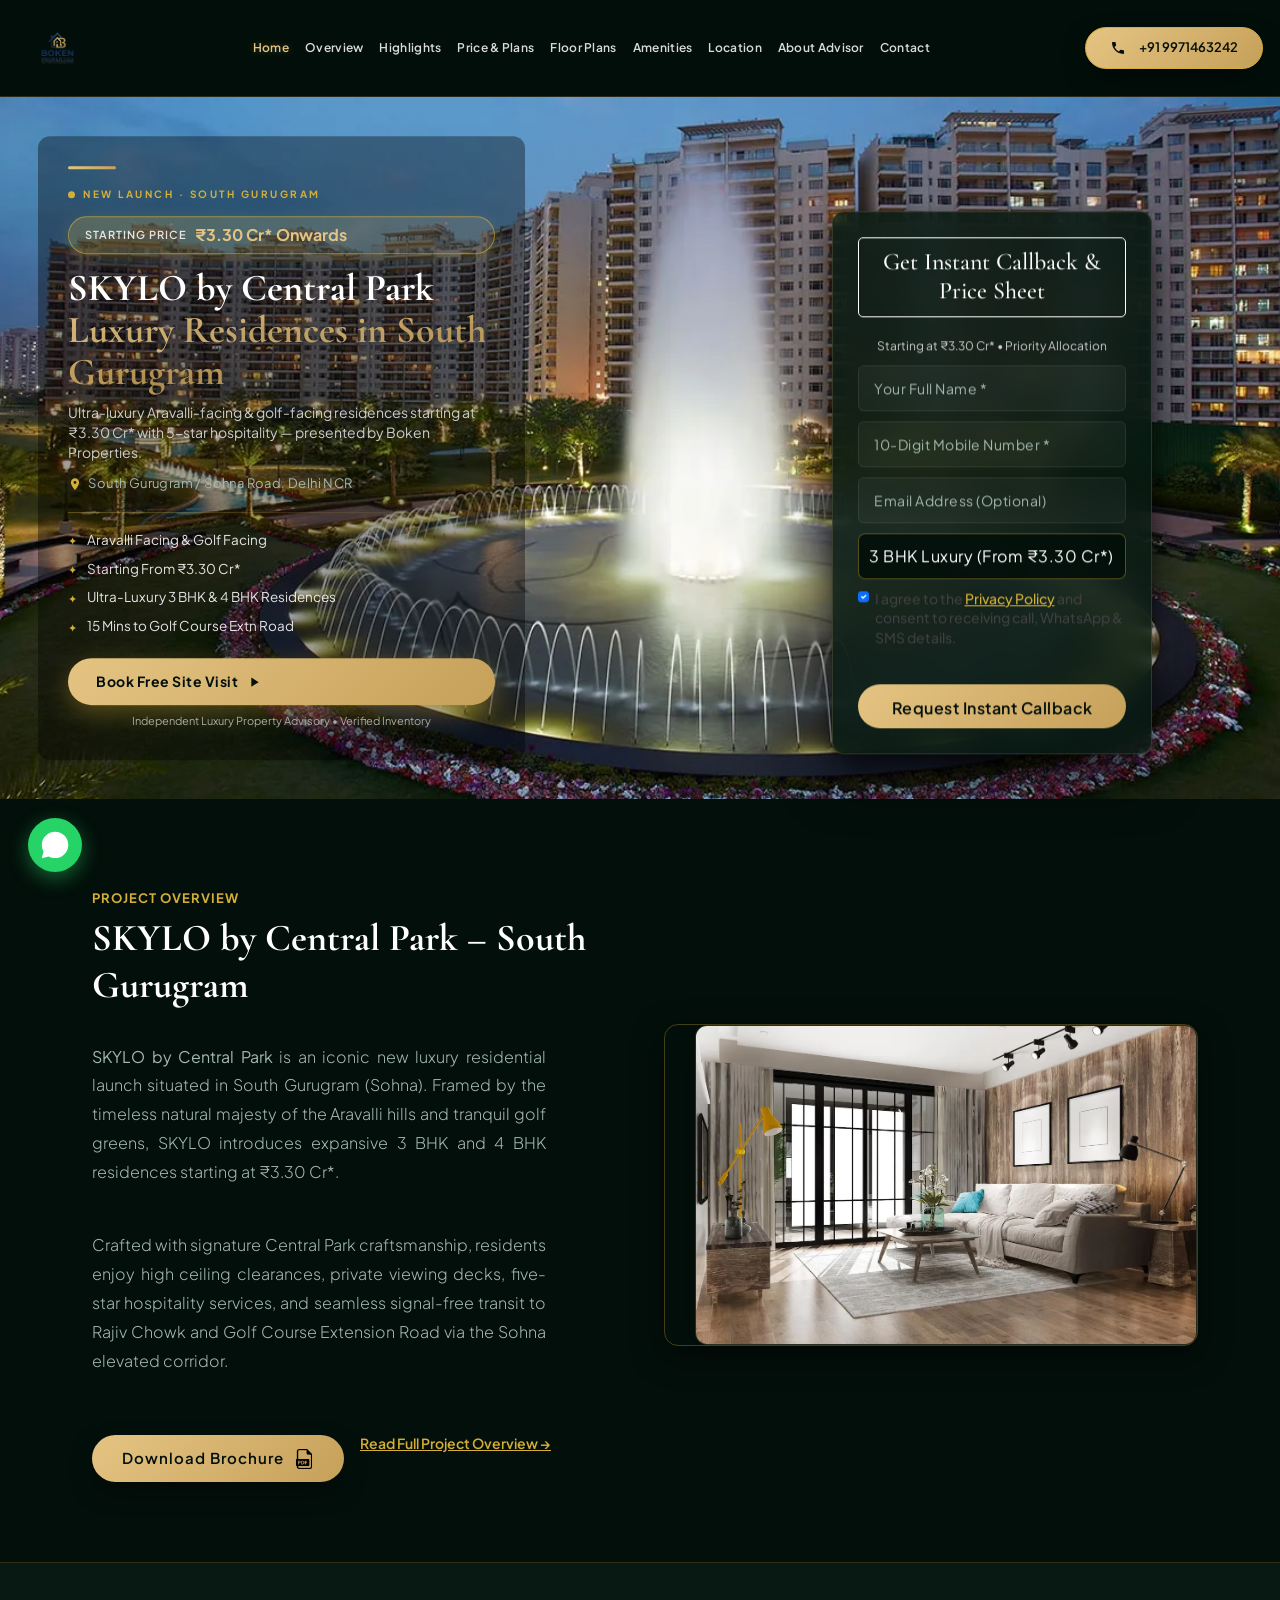
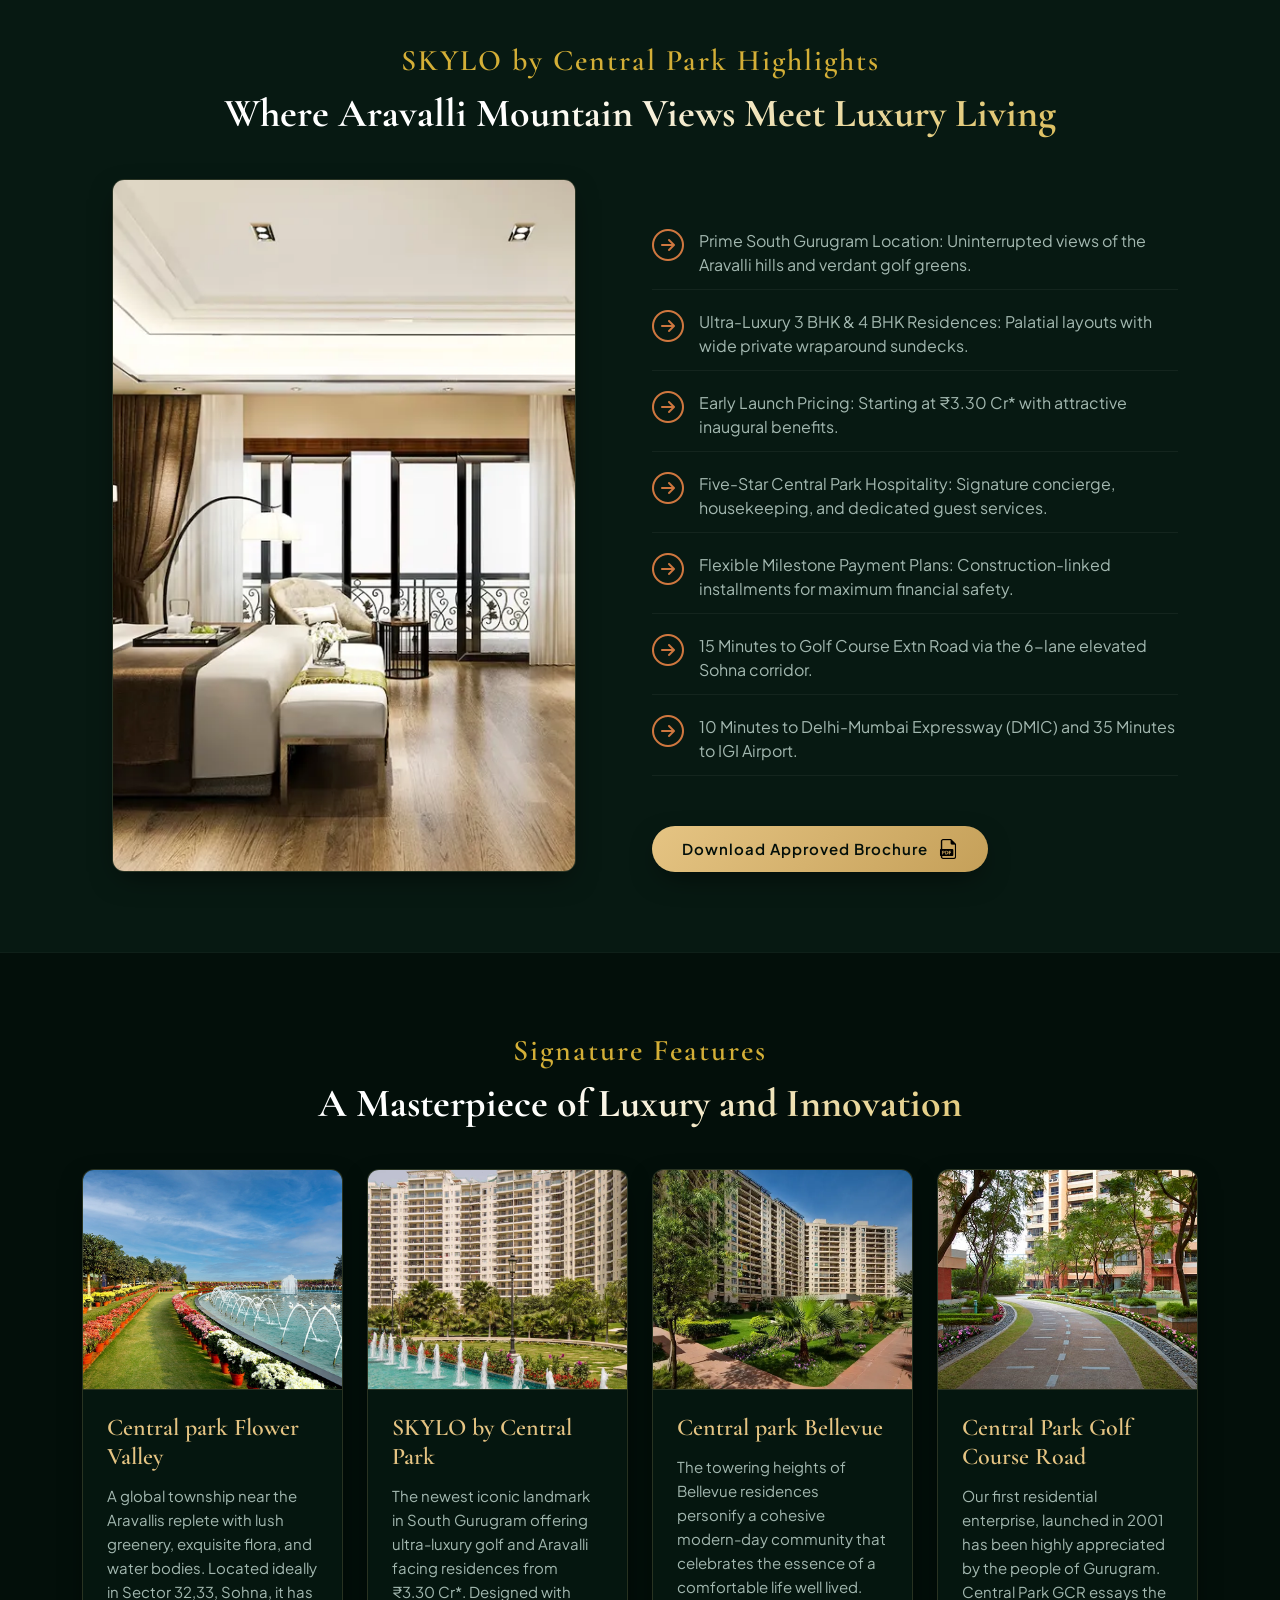
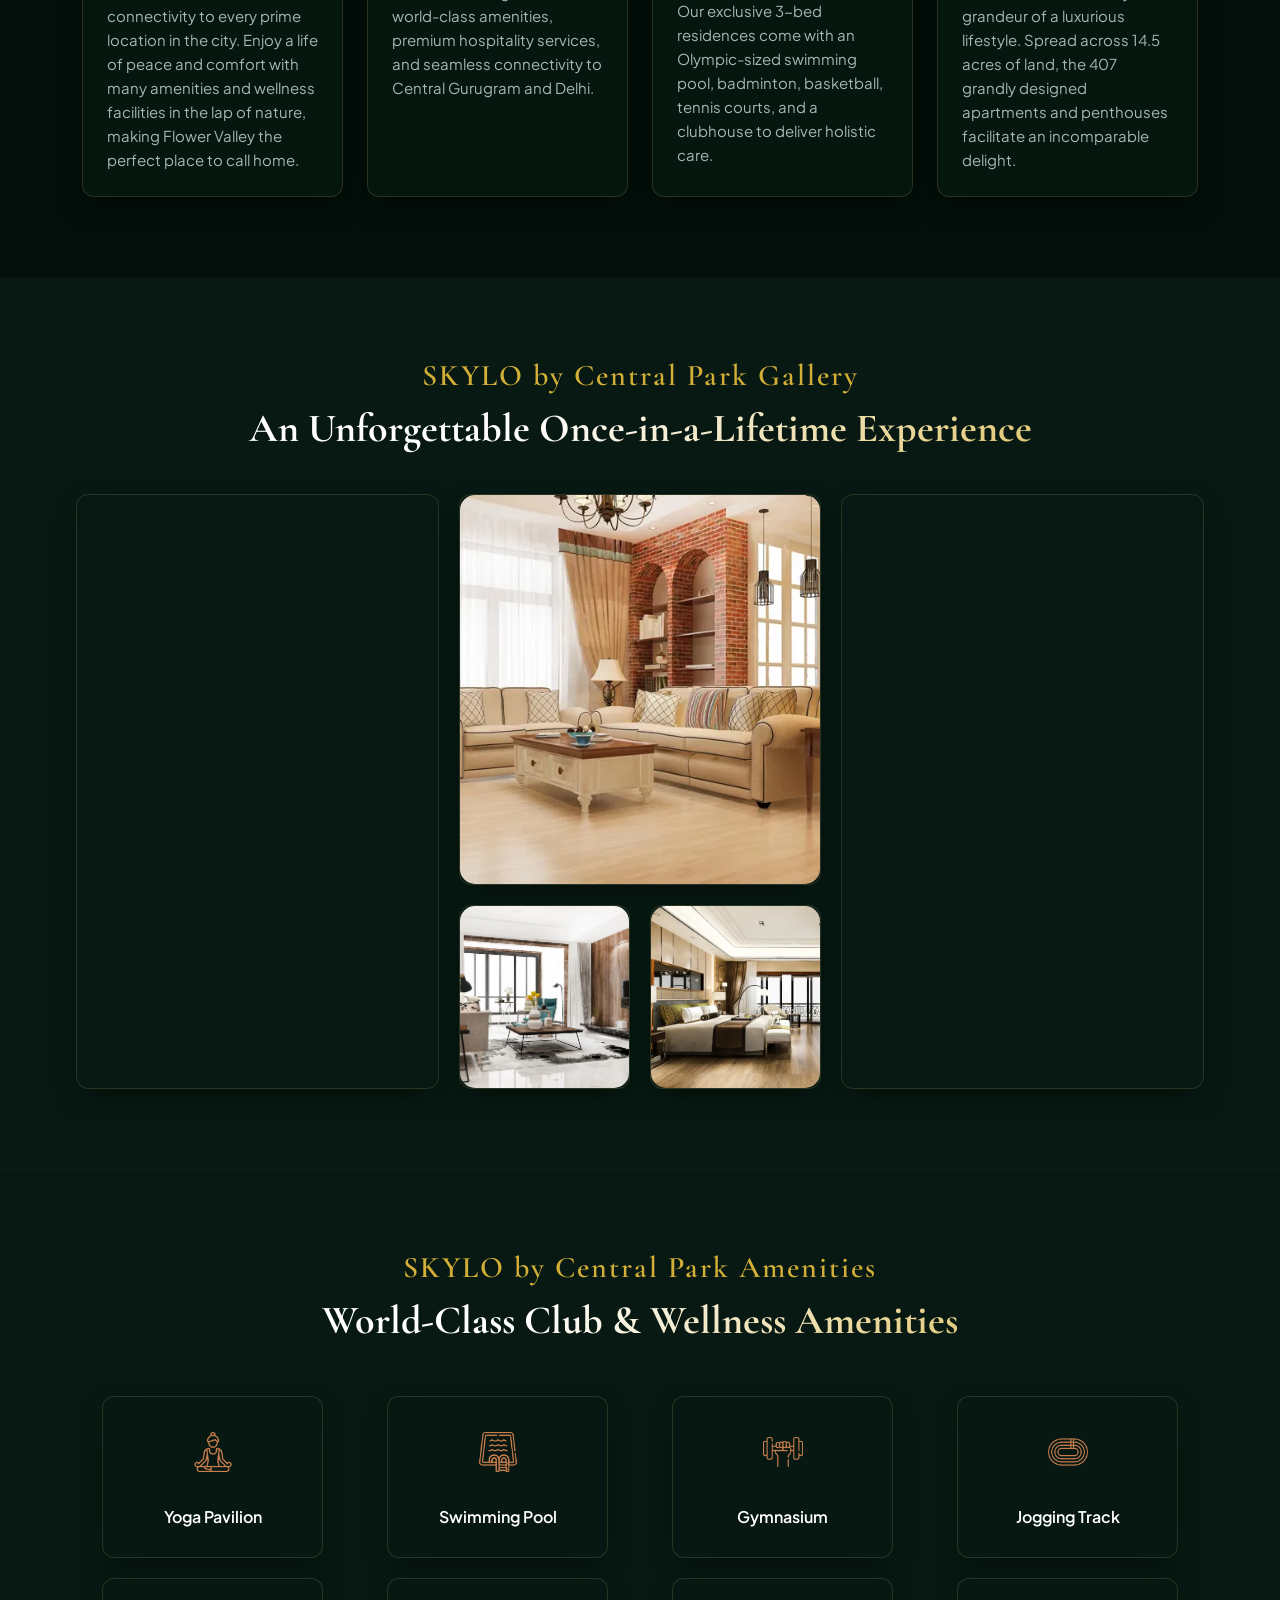
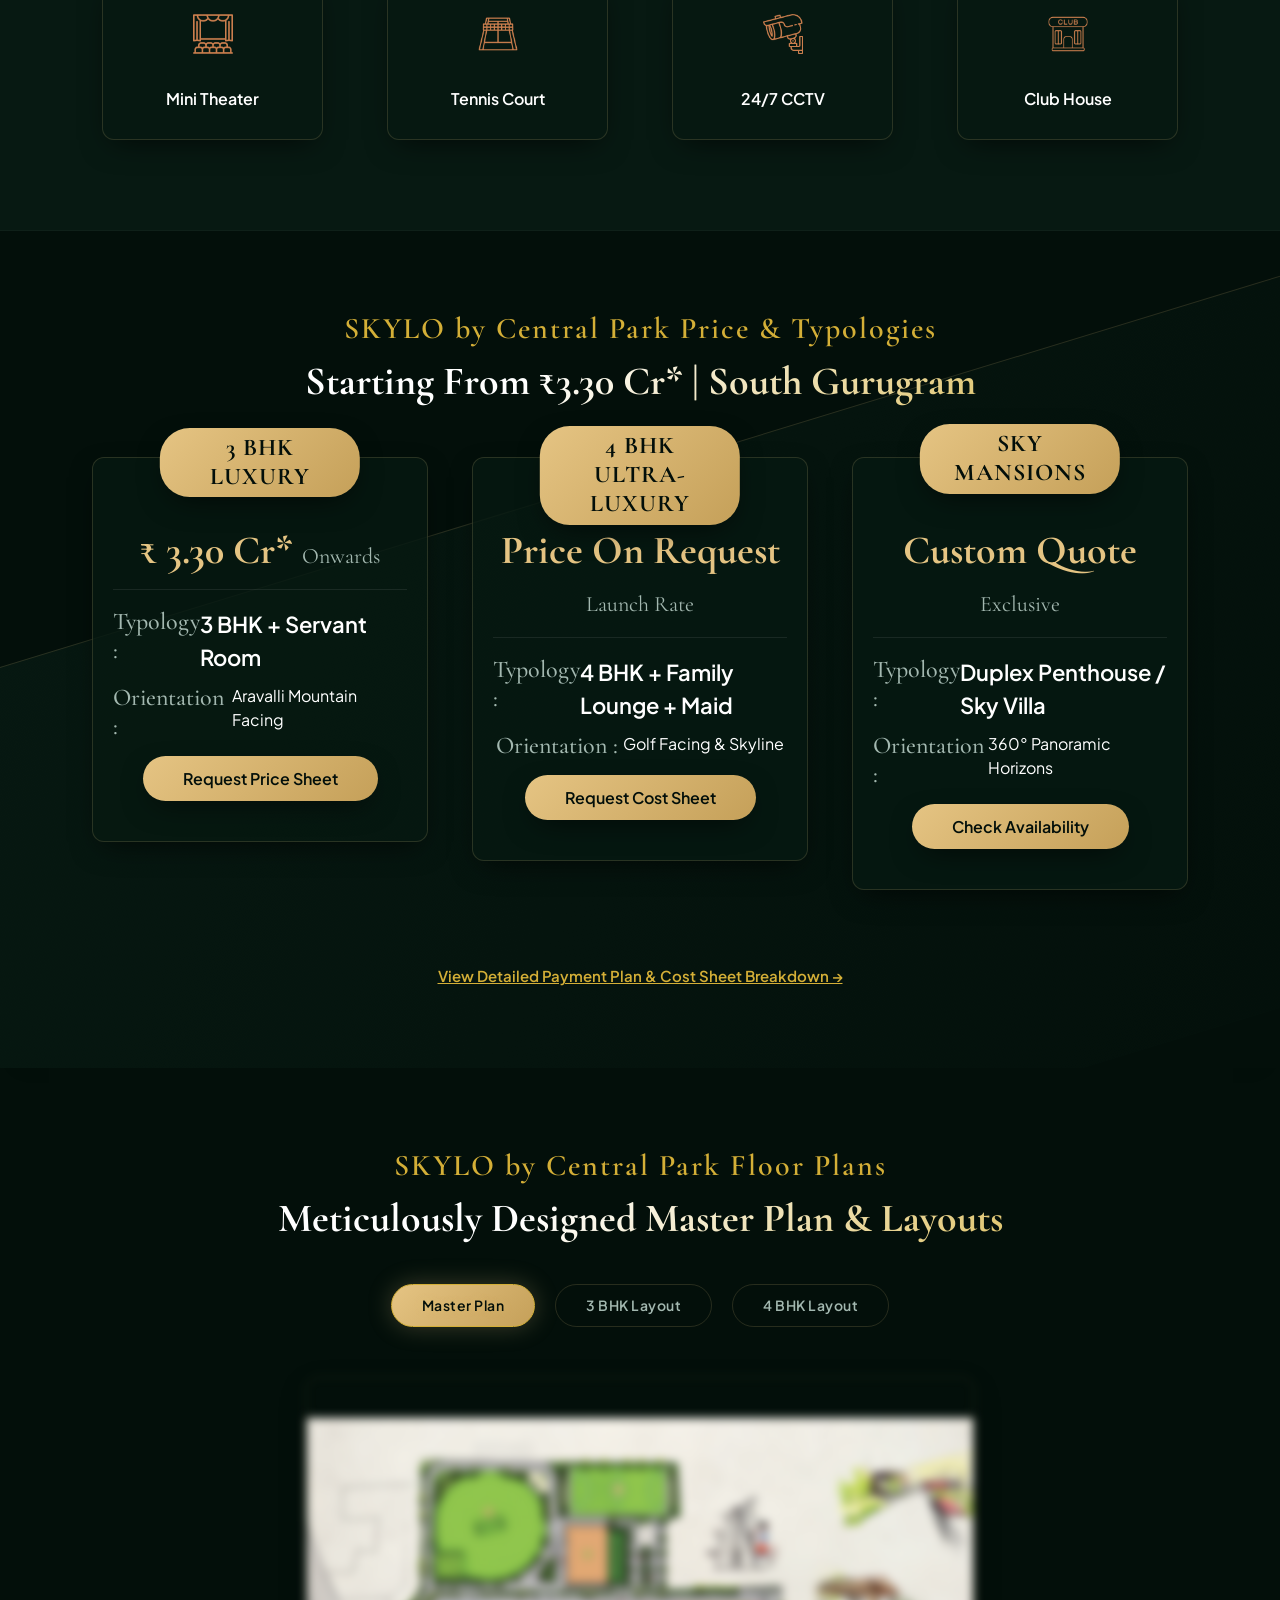
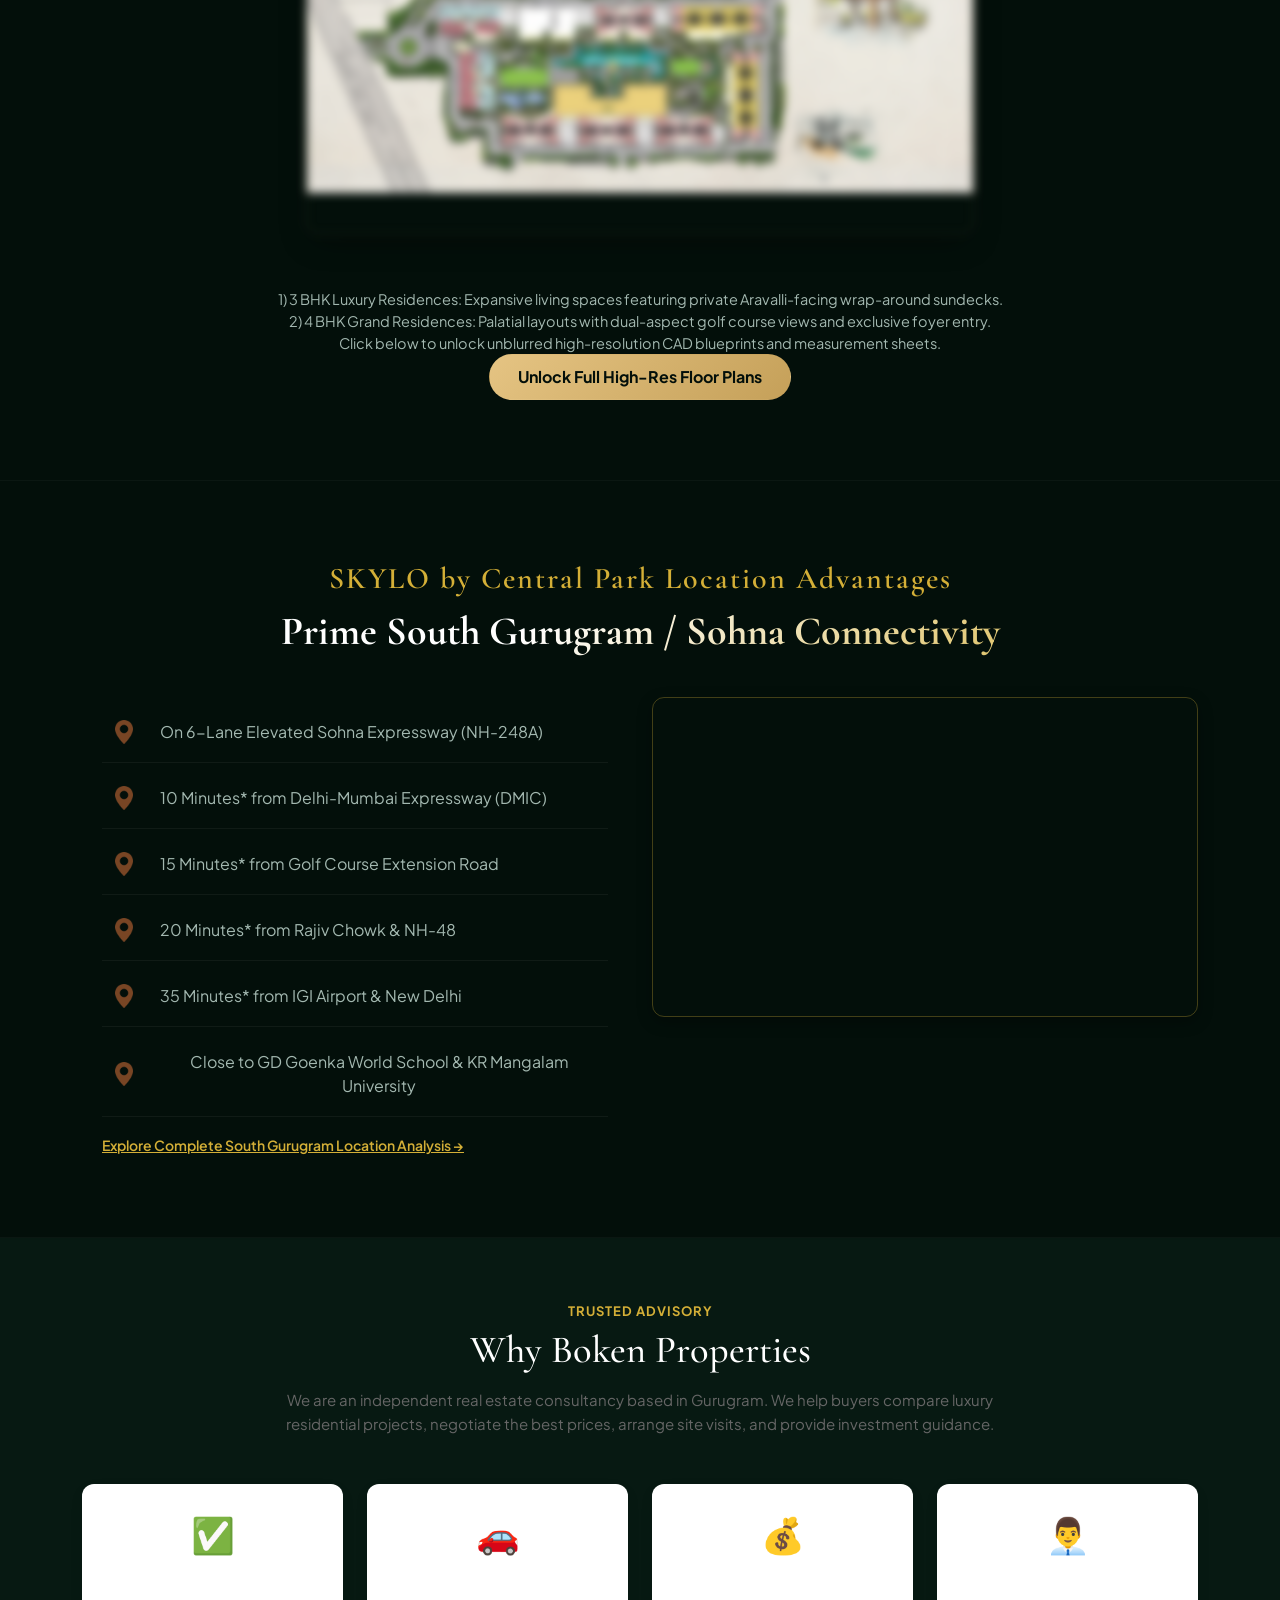
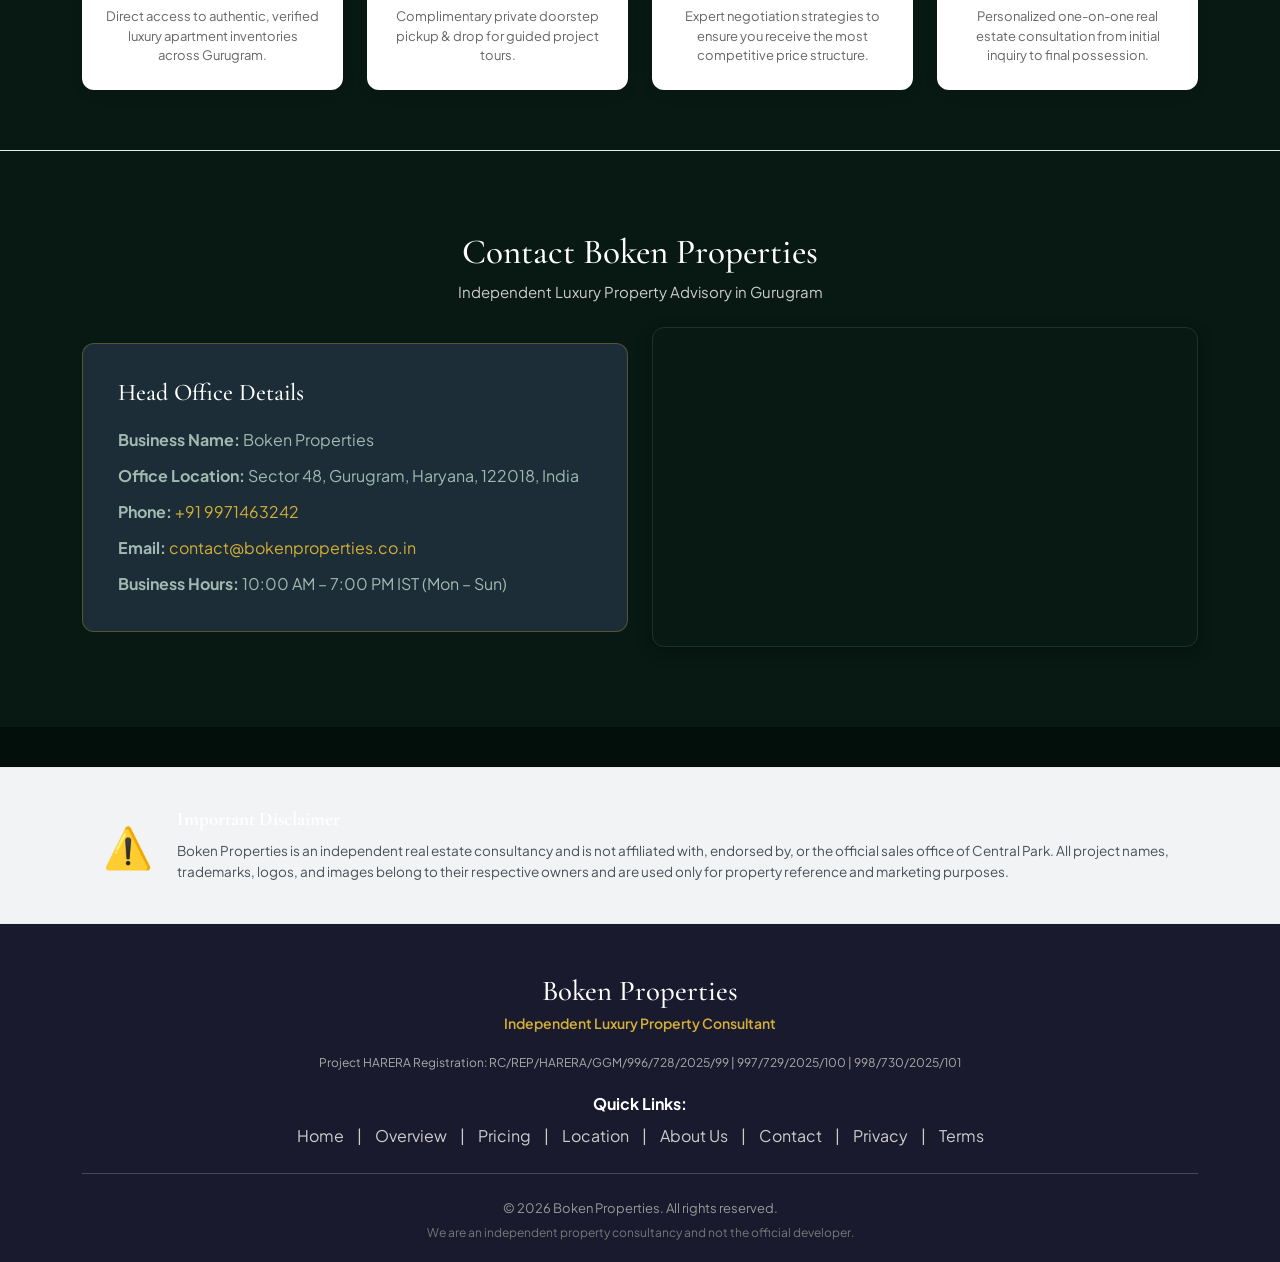
==== commit 39b1a594: "chnage for new ads" ====
--- a/index.html
+++ b/index.html
@@ -351,14 +351,14 @@
                 <img src="images/image2/project_1685186892584295412.avif" alt="SKYLO by Central Park Luxury Residences Gurgaon" class="m-view">
             </div>
           </div>
-          <button class="carousel-control-prev" type="button" data-bs-target="#carouselExampleControls" data-bs-slide="prev">
+          <!-- <button class="carousel-control-prev" type="button" data-bs-target="#carouselExampleControls" data-bs-slide="prev">
             <span class="carousel-control-prev-icon" aria-hidden="true"></span>
             <span class="visually-hidden">Previous</span>
           </button>
           <button class="carousel-control-next" type="button" data-bs-target="#carouselExampleControls" data-bs-slide="next">
             <span class="carousel-control-next-icon" aria-hidden="true"></span>
             <span class="visually-hidden">Next</span>
-          </button>
+          </button> -->
         </div>
       </div>
     </div>
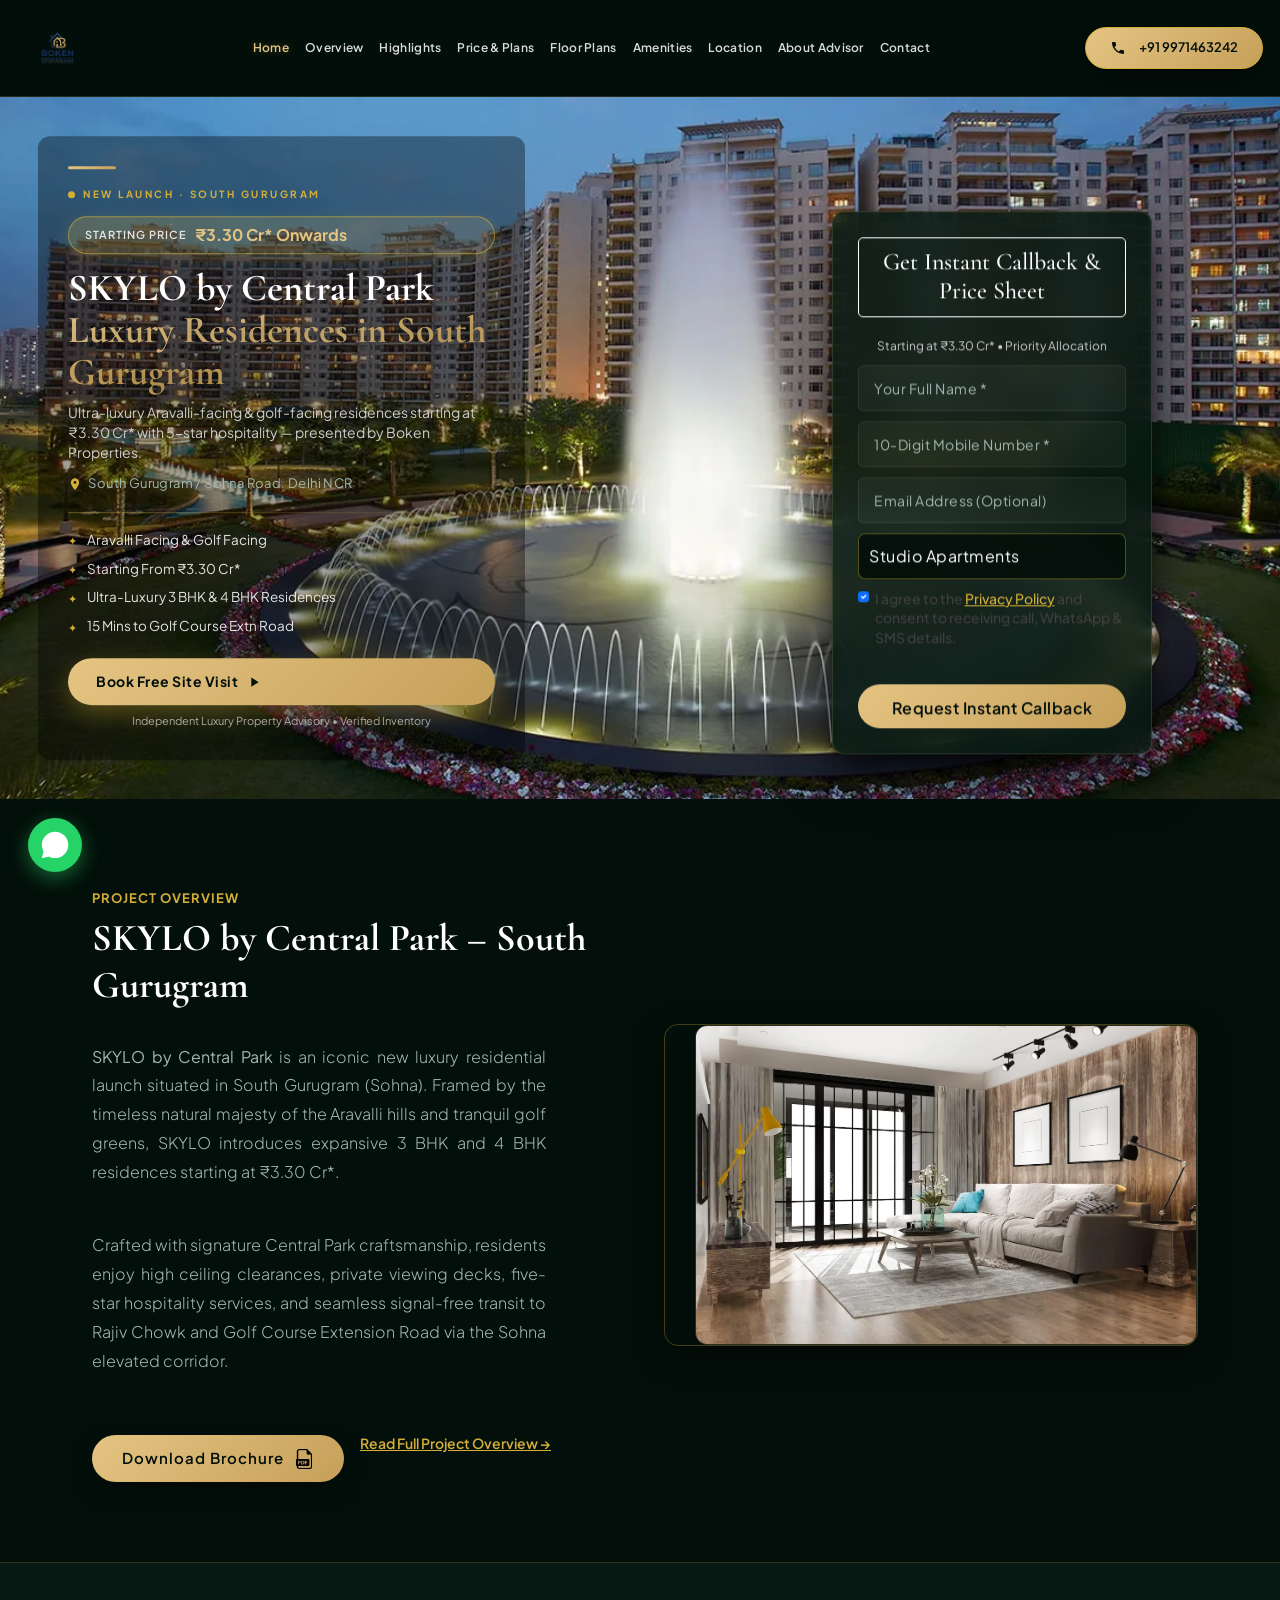
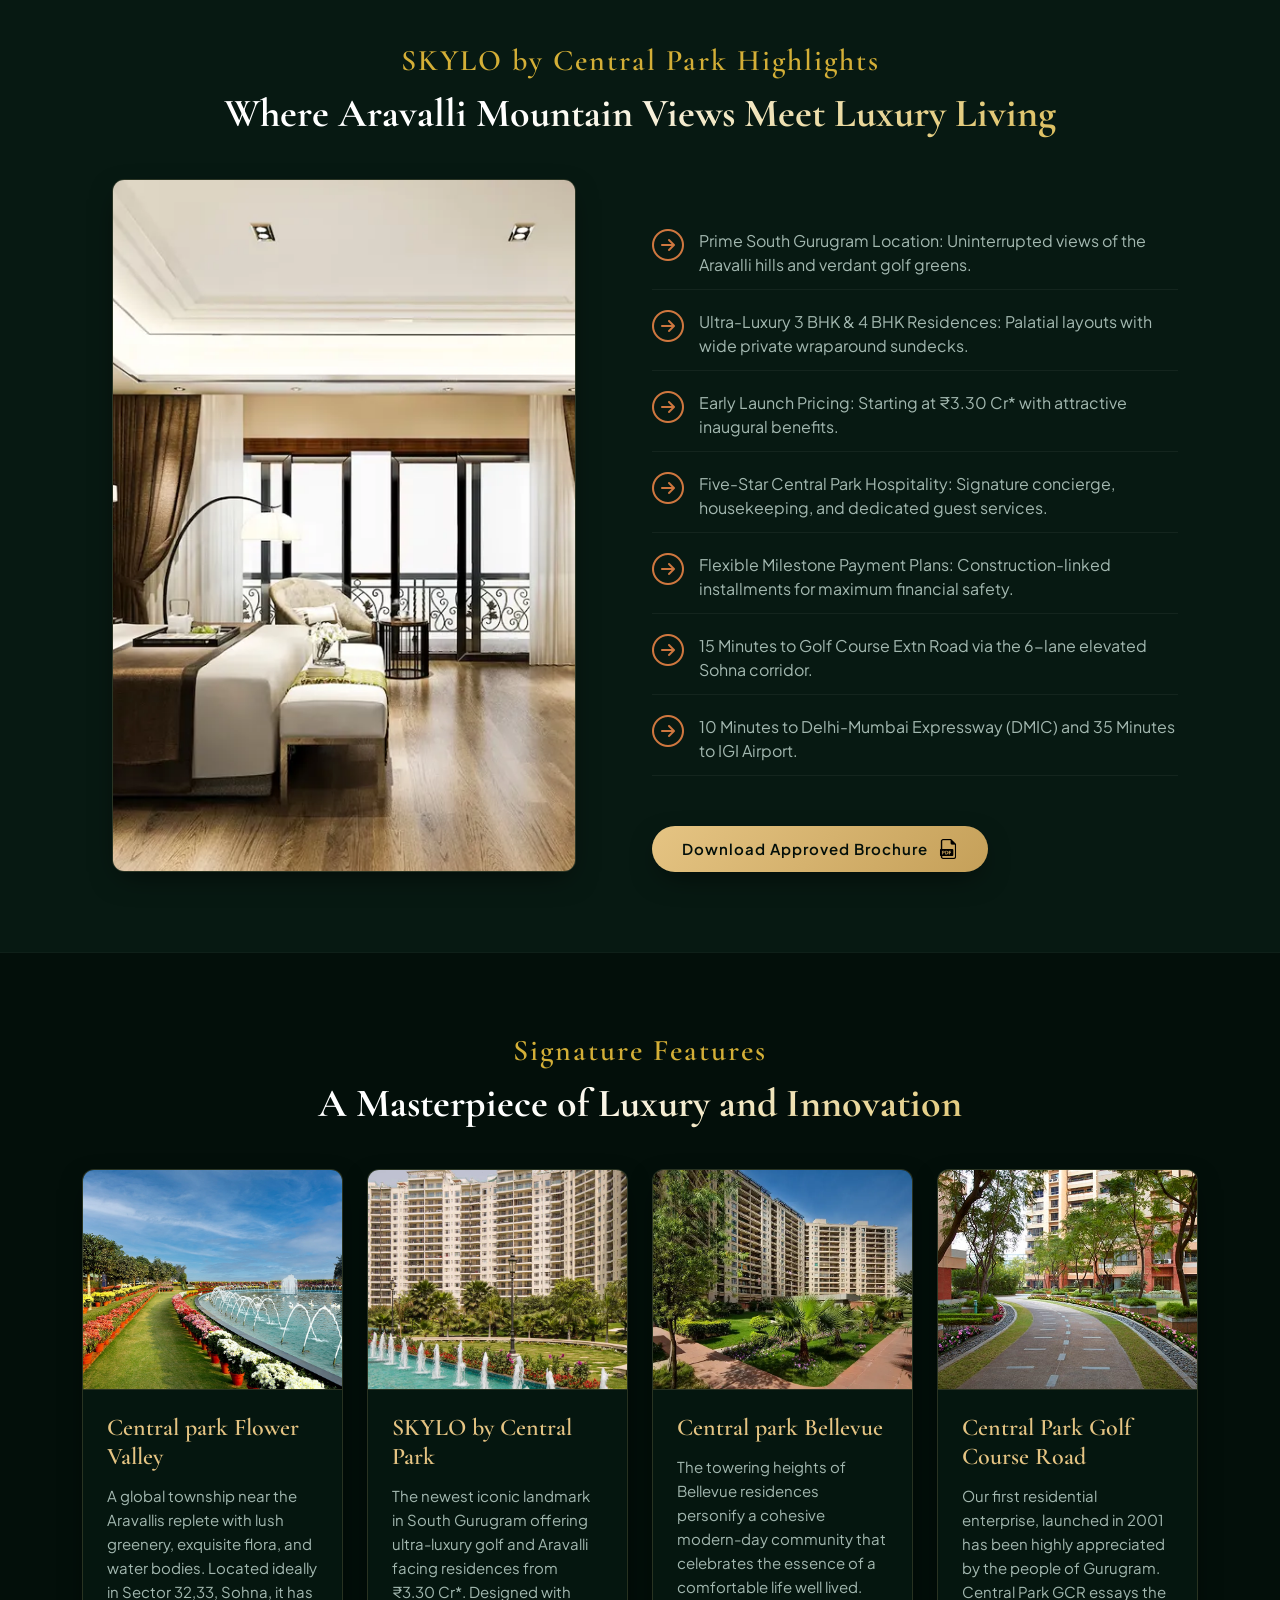
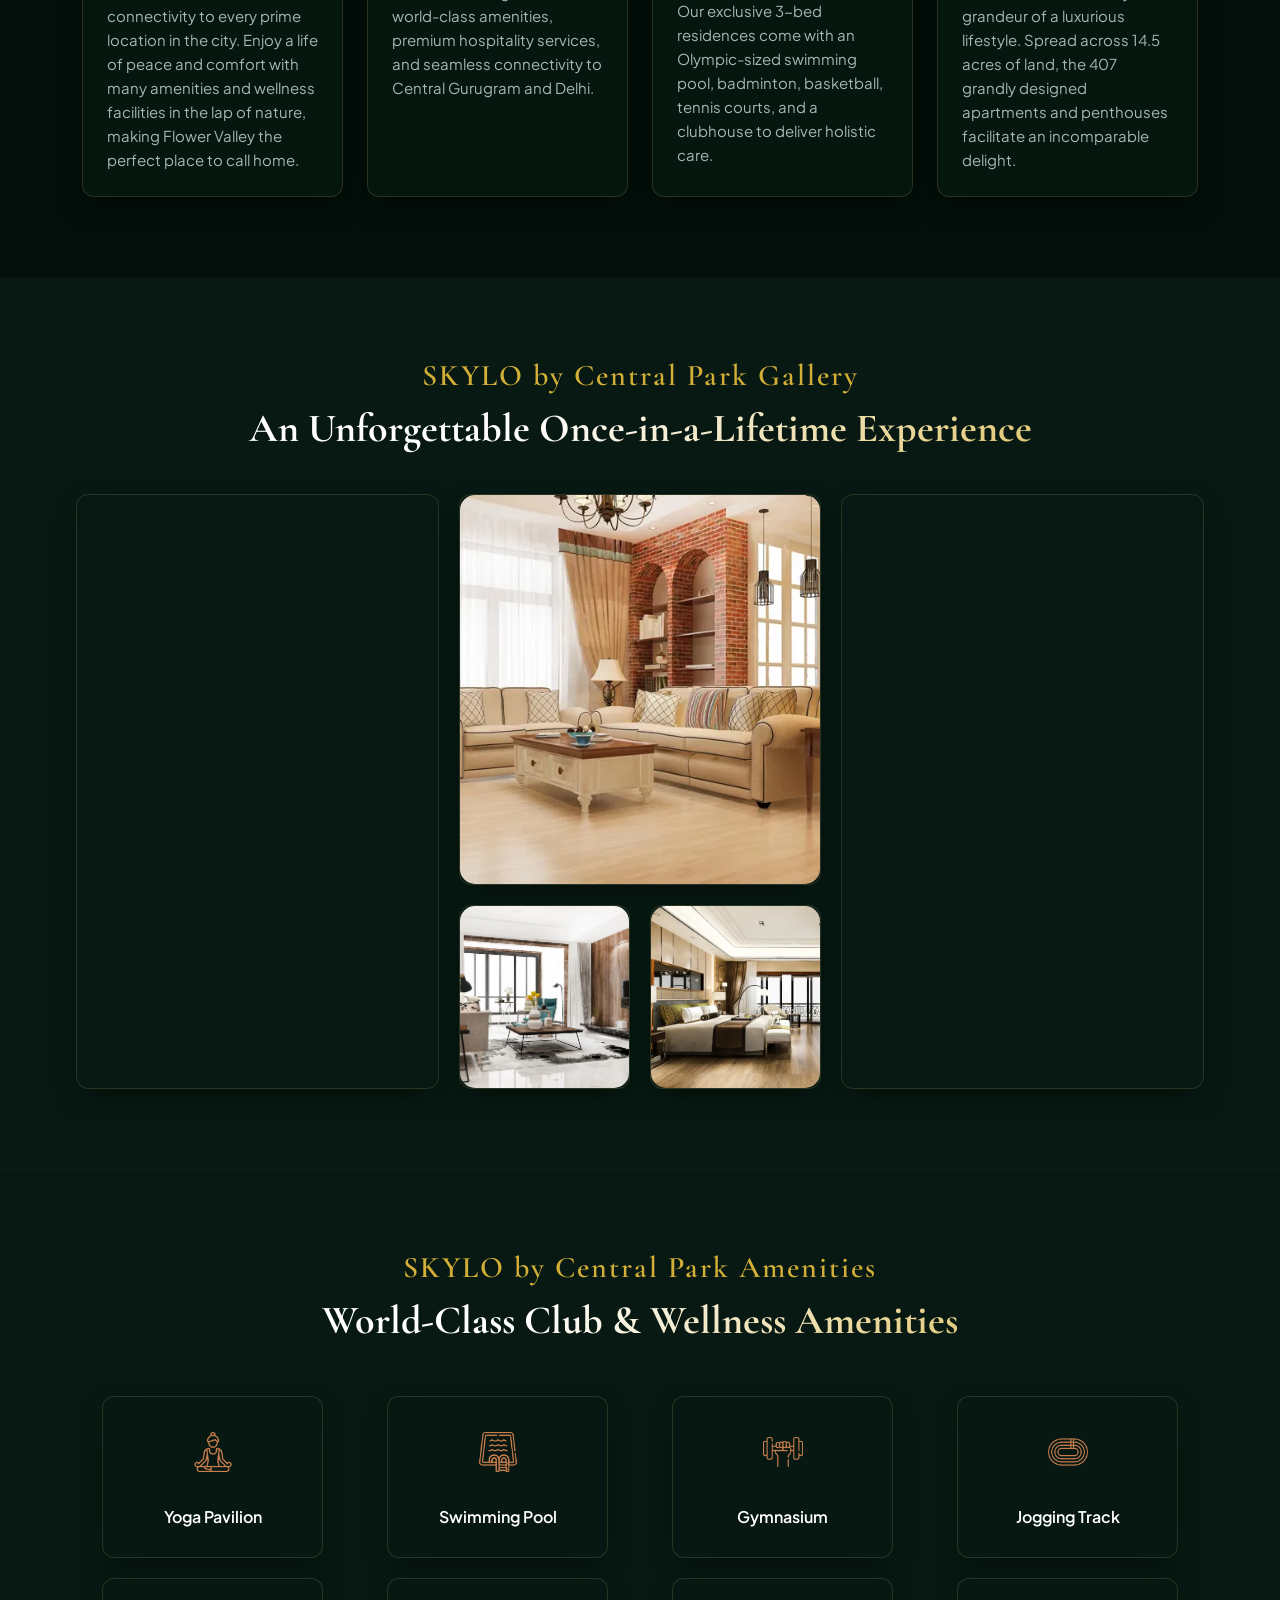
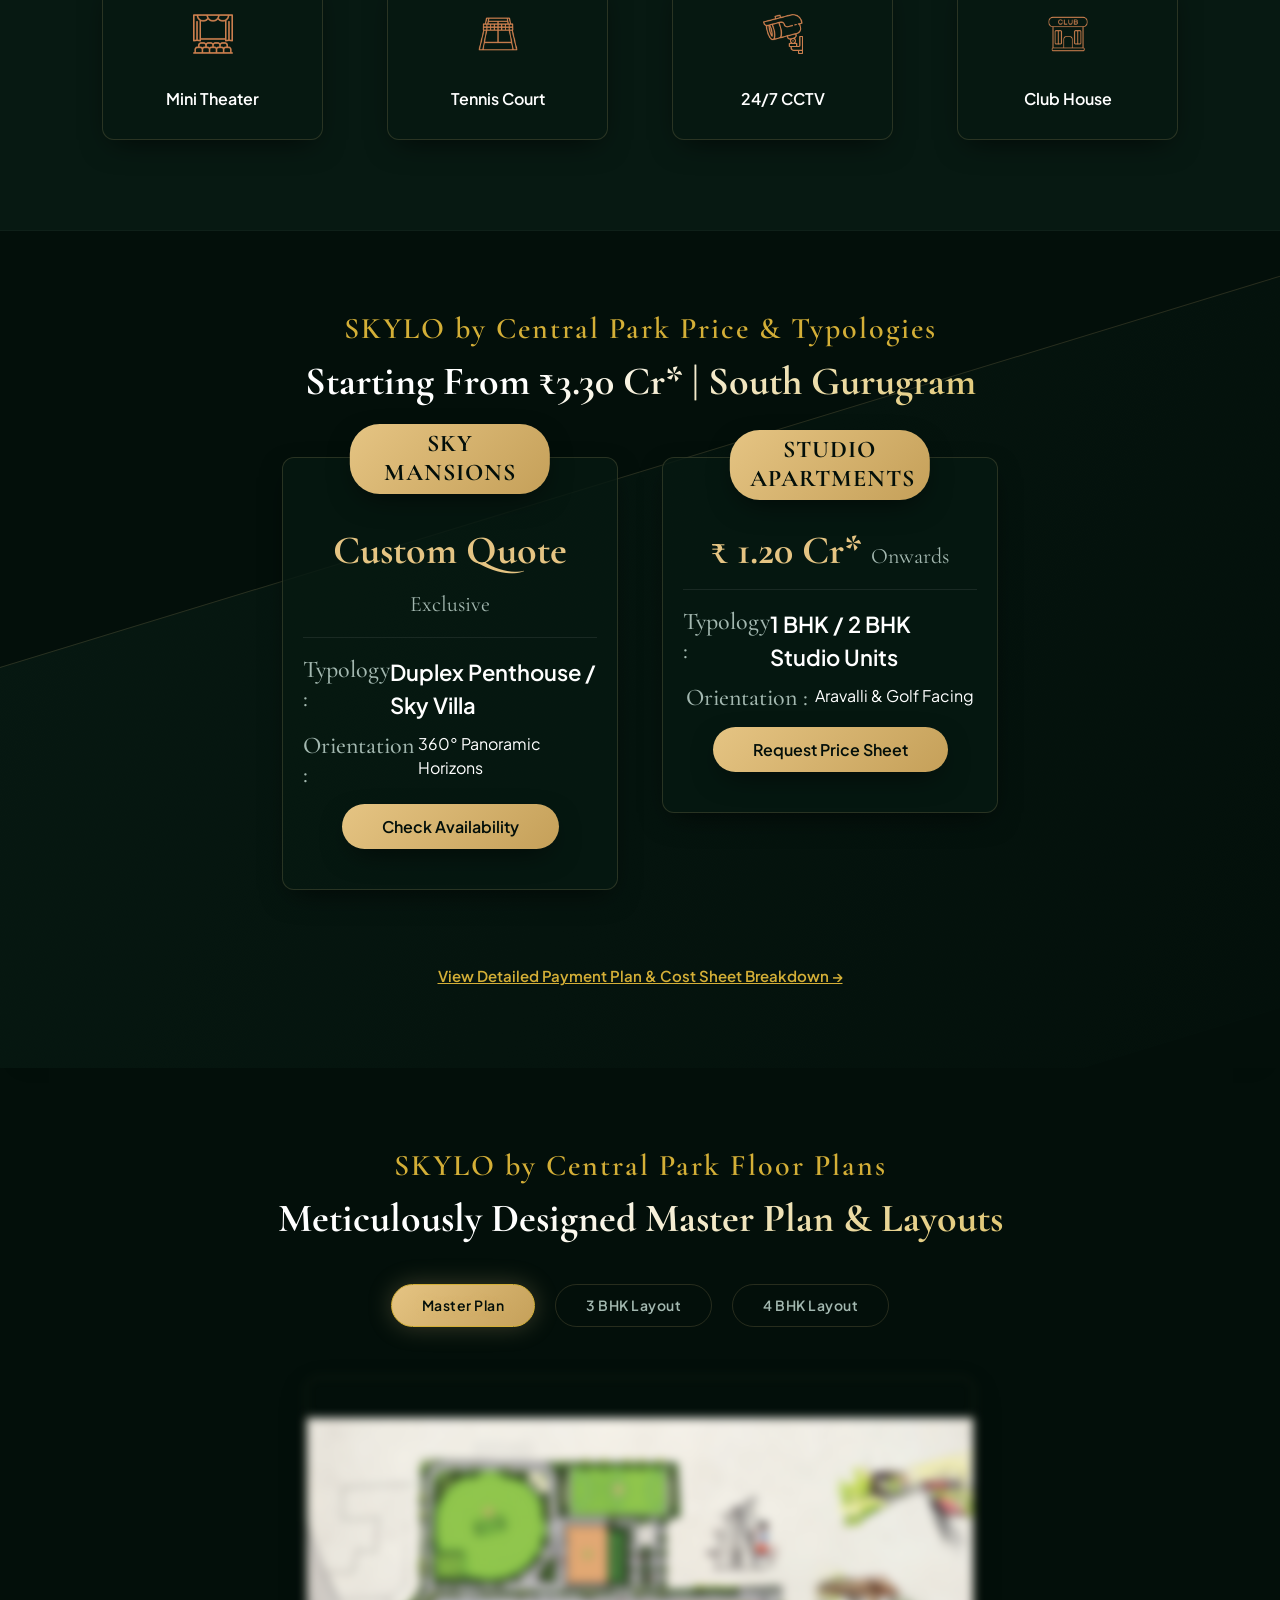
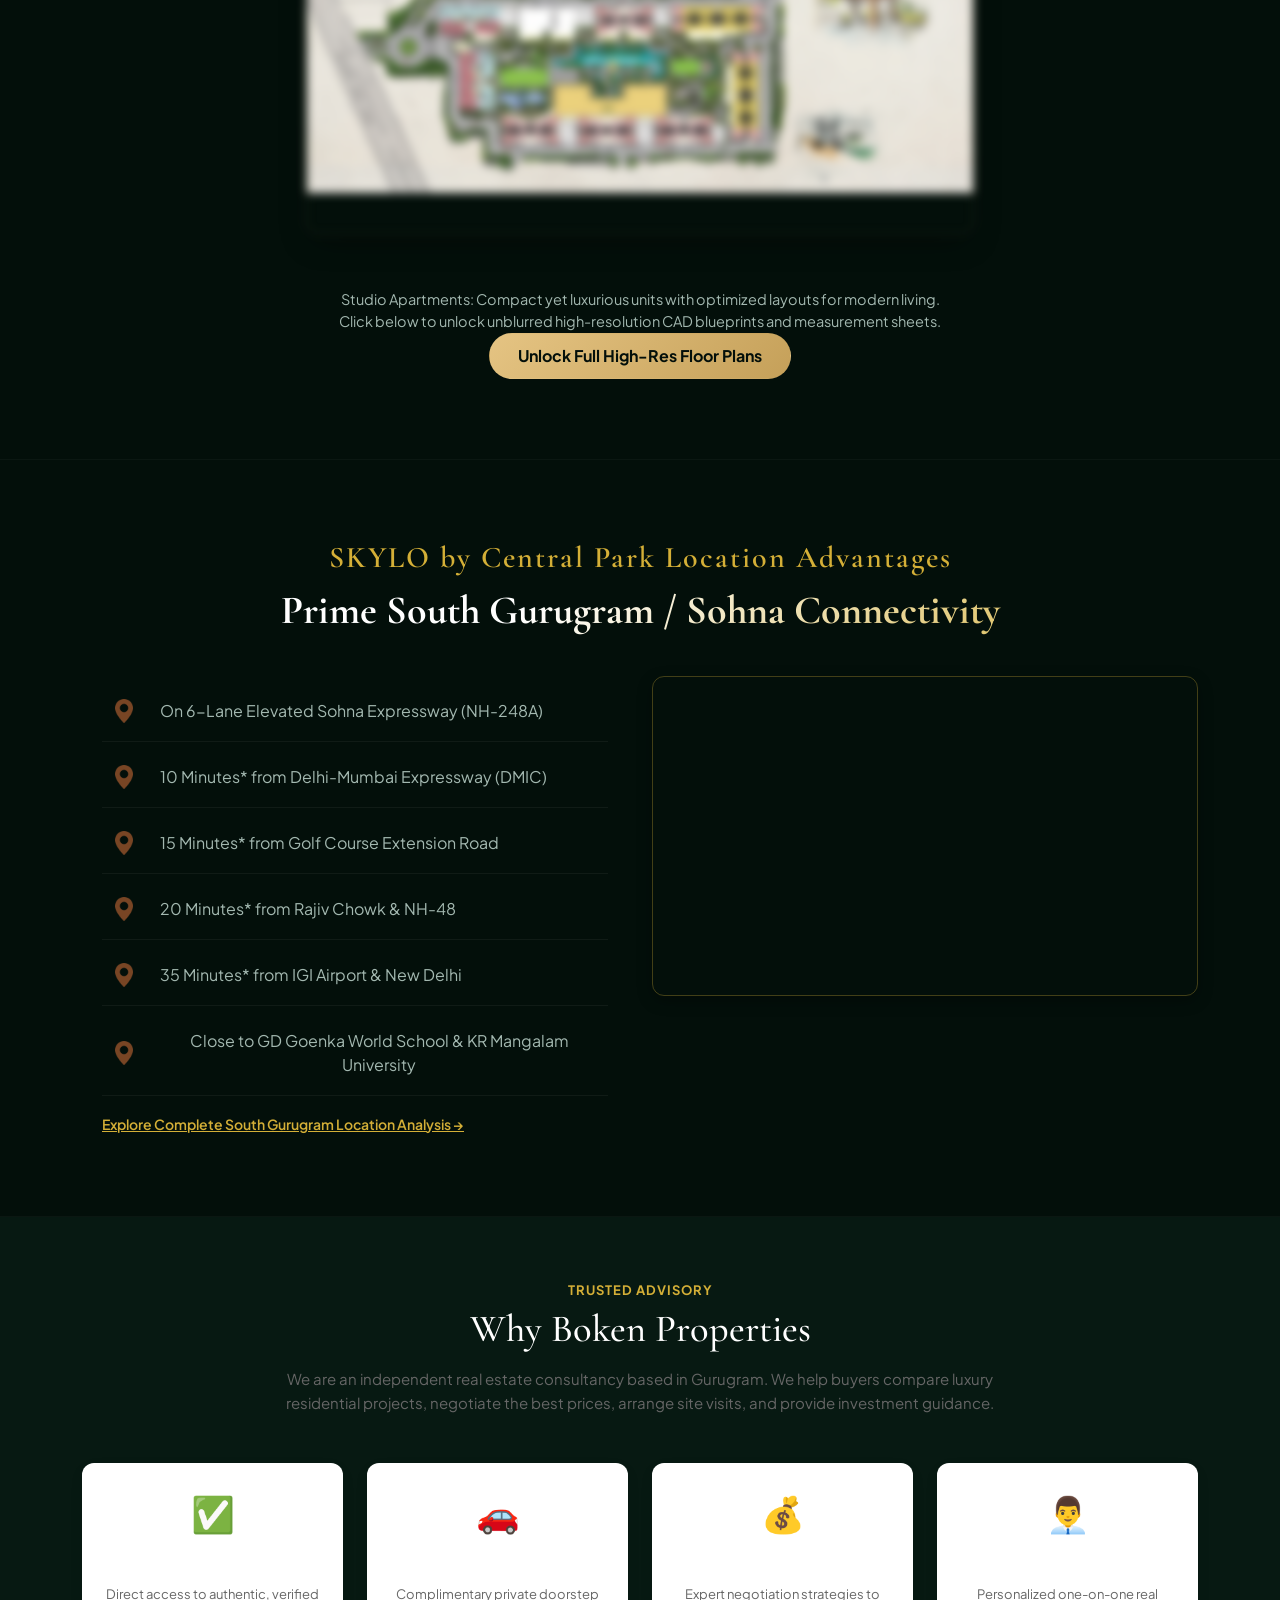
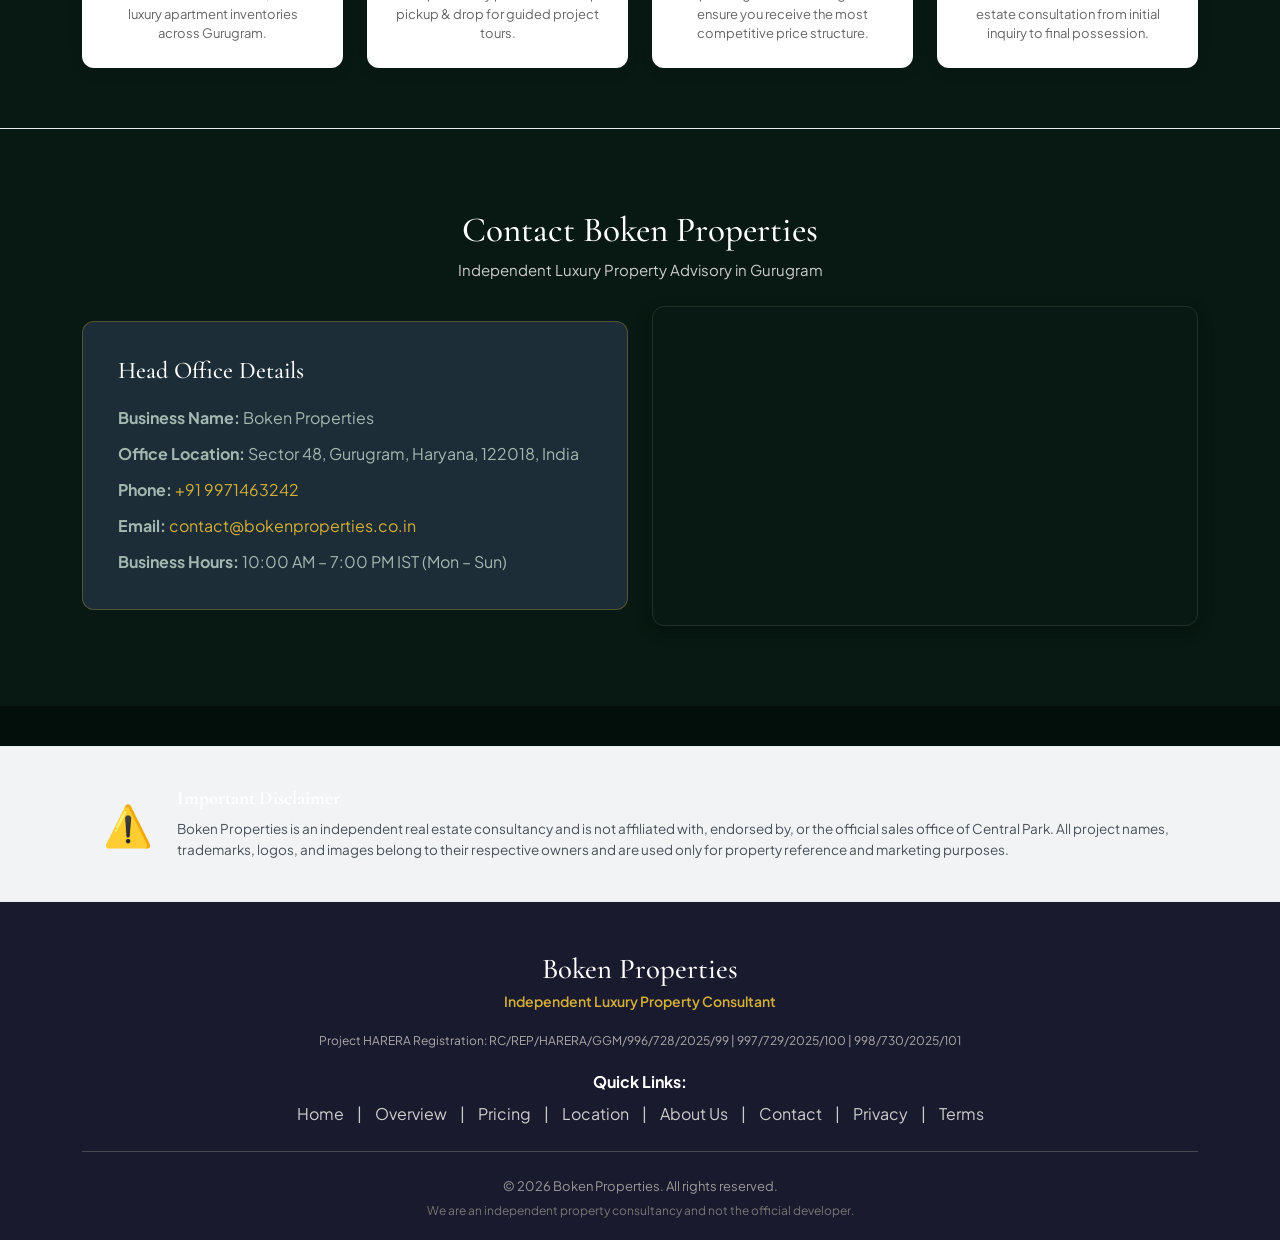
==== commit 7413f6e0: "chnage for new ads" ====
--- a/index.html
+++ b/index.html
@@ -250,7 +250,7 @@
     "@context": "https://schema.org",
     "@type": "Product",
     "name": "SKYLO by Central Park Residences",
-    "description": "Ultra-luxury 3 BHK & 4 BHK residences starting at ₹3.30 Cr* in South Gurugram.",
+    "description": "Ultra-luxury studio apartments and residences starting at ₹3.30 Cr* in South Gurugram.",
     "brand": {
       "@type": "Brand",
       "name": "Central Park"
@@ -448,8 +448,9 @@
               </div>
               <div class="form-group">
                 <select name="unit_preference" class="form-control" style="background: rgba(3, 15, 10, 0.9); color: #fff; border: 1px solid rgba(212,175,55,0.4); padding: 7px 10px;">
-                  <option value="3 BHK (Starting ₹3.30 Cr*)">3 BHK Luxury (From ₹3.30 Cr*)</option>
-                  <option value="4 BHK Ultra-Luxury">4 BHK Ultra-Luxury Residence</option>
+                  <!-- <option value="3 BHK (Starting ₹3.30 Cr*)">3 BHK Luxury (From ₹3.30 Cr*)</option>
+                  <option value="4 BHK Ultra-Luxury">4 BHK Ultra-Luxury Residence</option> -->
+                  <option value="4 BHK Ultra-Luxury">Studio Apartments</option>
                   <option value="Site Visit Request">Book Guided Site Visit</option>
                 </select>
               </div>
@@ -733,7 +734,7 @@
       <h4 class="section-head">SKYLO by Central Park Price &amp; Typologies</h4>
       <h2 class="section-head-para">Starting From ₹3.30 Cr* | South Gurugram</h2>
       <div class="row justify-content-center g-4">
-
+<!-- 
         <div class="col-md-4">
           <div class="price-details" style="border: 2px solid rgba(212,175,55,0.6); position: relative;">
             <div style="position: absolute; top: -12px; left: 50%; transform: translateX(-50%); background: #D4AF37; color: #030F0A; font-size: 11px; font-weight: 700; padding: 2px 14px; border-radius: 12px; text-transform: uppercase;">Most Popular</div>
@@ -777,7 +778,7 @@
               <a href="#" data-bs-toggle="modal" data-bs-target="#exampleModal4">Request Cost Sheet</a>
             </div>
           </div>
-        </div>
+        </div> -->
 
         <div class="col-md-4">
           <div class="price-details">
@@ -797,6 +798,27 @@
             </div>
             <div class="price-query-btn">
               <a href="#" data-bs-toggle="modal" data-bs-target="#exampleModal4">Check Availability</a>
+            </div>
+          </div>
+        </div>
+        <div class="col-md-4">
+          <div class="price-details">
+            <div class="apartments">
+              <h4>Studio Apartments</h4>
+            </div>
+            <div class="pricing">
+              <h3>₹ 1.20 Cr* <span>Onwards</span></h3>
+            </div>
+            <div class="typology">
+              <h4>Typology :</h4>
+              <p>1 BHK / 2 BHK Studio Units</p>
+            </div>
+            <div class="sizing">
+              <h4>Orientation :</h4>
+              <p>Aravalli &amp; Golf Facing</p>
+            </div>
+            <div class="price-query-btn">
+              <a href="#" data-bs-toggle="modal" data-bs-target="#exampleModal4">Request Price Sheet</a>
             </div>
           </div>
         </div>
@@ -845,8 +867,9 @@
         </div>
         <div class="text-center mt-3">
           <p style="color: #ccc; font-size: 14.5px;">
-            1) 3 BHK Luxury Residences: Expansive living spaces featuring private Aravalli-facing wrap-around sundecks.<br>
-            2) 4 BHK Grand Residences: Palatial layouts with dual-aspect golf course views and exclusive foyer entry.<br>
+            <!-- 1) 3 BHK Luxury Residences: Expansive living spaces featuring private Aravalli-facing wrap-around sundecks.<br>
+            2) 4 BHK Grand Residences: Palatial layouts with dual-aspect golf course views and exclusive foyer entry.<br> -->
+             Studio Apartments: Compact yet luxurious units with optimized layouts for modern living.<br> 
             Click below to unlock unblurred high-resolution CAD blueprints and measurement sheets.
           </p>
           <a href="#" data-bs-toggle="modal" data-bs-target="#exampleModal4" class="btn dark_btn" style="background: linear-gradient(135deg, #E5C483 0%, #C5A059 100%); color: #030F0A; font-weight: 700; border-radius: 50px; padding: 10px 28px;">
@@ -1140,8 +1163,9 @@
                     </div>
                     <div class="form-group mb-3">
                       <select name="unit_preference" class="form-control" style="background: rgba(3, 15, 10, 0.95); color: #fff; border: 1px solid rgba(212,175,55,0.4); padding: 7px 10px;">
-                        <option value="3 BHK (From ₹3.30 Cr*)">3 BHK Luxury (From ₹3.30 Cr*)</option>
-                        <option value="4 BHK Ultra-Luxury">4 BHK Ultra-Luxury Residence</option>
+                        <!-- <option value="3 BHK (From ₹3.30 Cr*)">3 BHK Luxury (From ₹3.30 Cr*)</option>
+                        <option value="4 BHK Ultra-Luxury">4 BHK Ultra-Luxury Residence</option> -->
+                        <option value="4 BHK Ultra-Luxury">Studio Apartments</option>
                         <option value="Book Free Site Visit">Book Free Site Visit</option>
                       </select>
                     </div>
@@ -1196,8 +1220,9 @@
                     </div>
                     <div class="form-group mb-3">
                       <select name="unit_preference" class="form-control" style="background: rgba(3, 15, 10, 0.95); color: #fff; border: 1px solid rgba(212,175,55,0.4); padding: 7px 10px;">
-                        <option value="3 BHK (From ₹3.30 Cr*)">3 BHK Luxury (From ₹3.30 Cr*)</option>
-                        <option value="4 BHK Ultra-Luxury">4 BHK Ultra-Luxury Residence</option>
+                        <!-- <option value="3 BHK (From ₹3.30 Cr*)">3 BHK Luxury (From ₹3.30 Cr*)</option>
+                        <option value="4 BHK Ultra-Luxury">4 BHK Ultra-Luxury Residence</option> -->
+                        <option value="4 BHK Ultra-Luxury">Studio Apartments</option>
                         <option value="Cost Sheet & Floor Plans">Complete Cost Sheet &amp; Floor Plans</option>
                       </select>
                     </div>
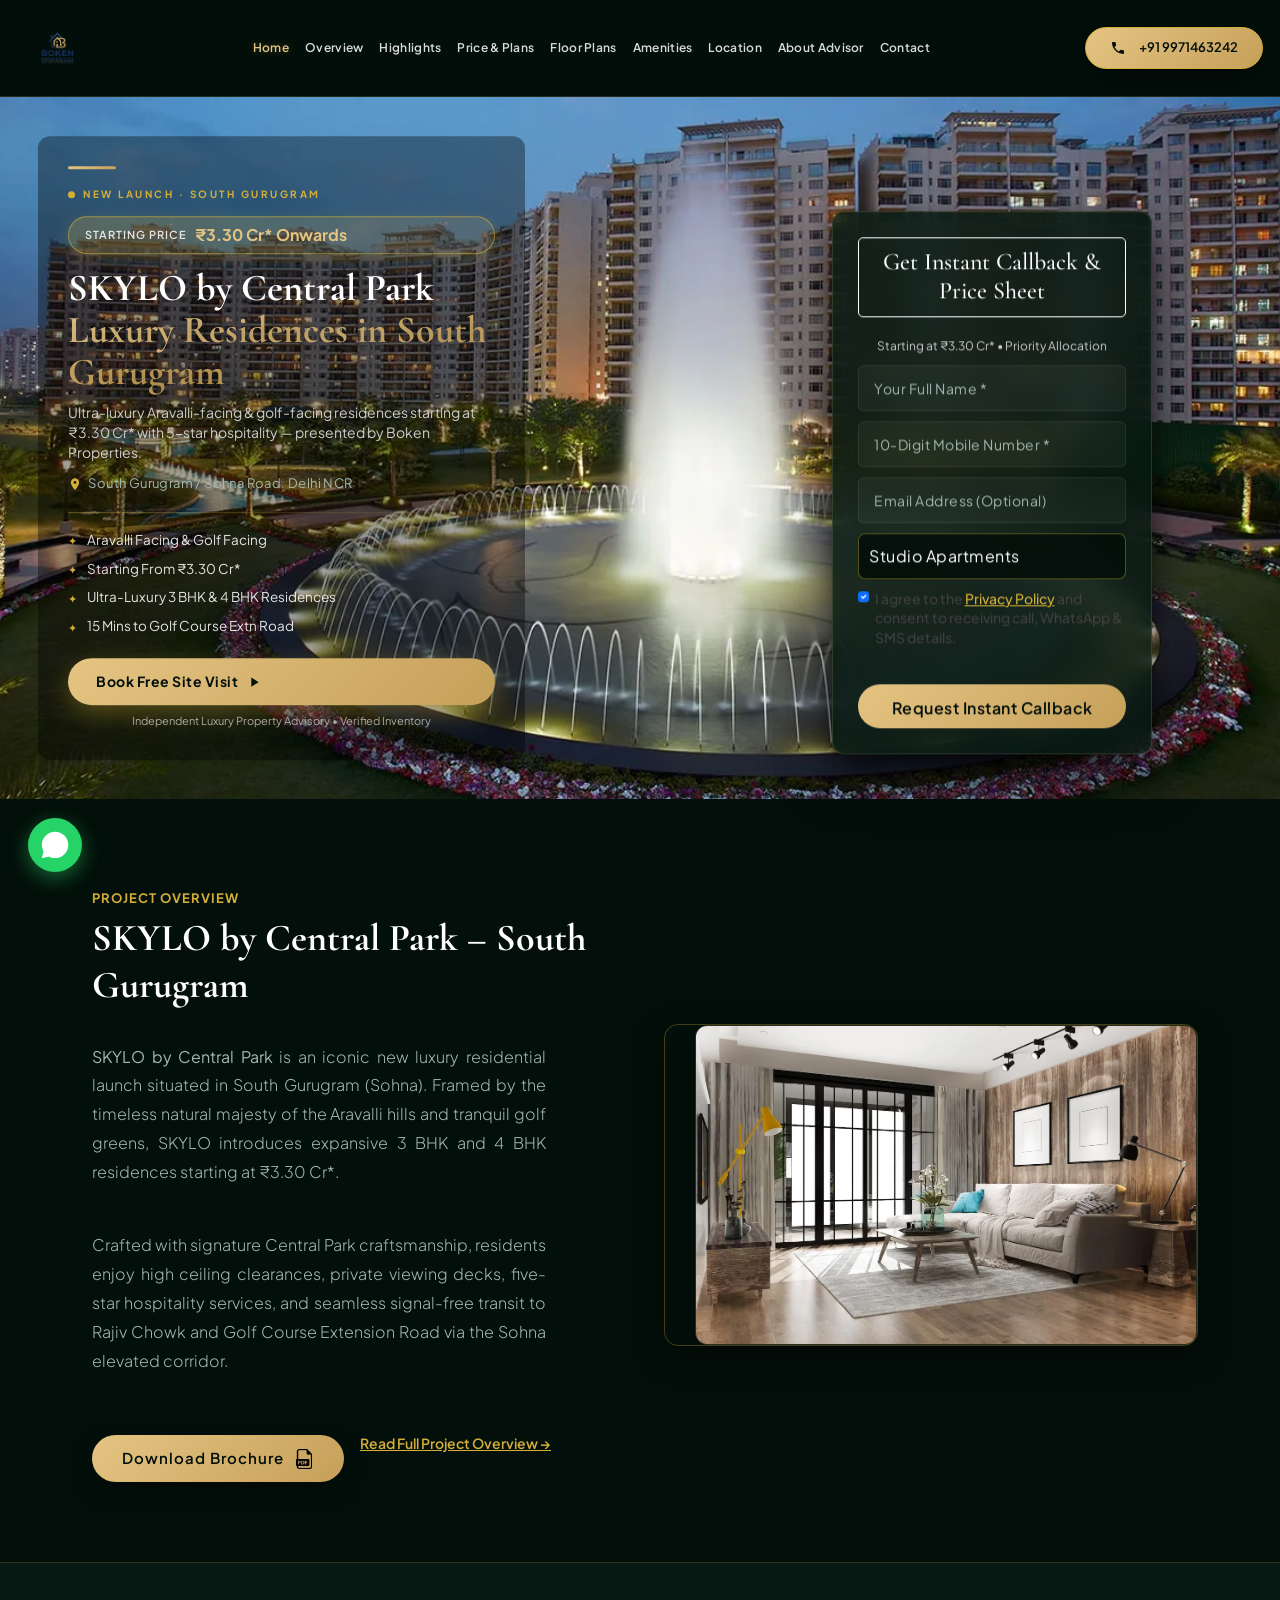
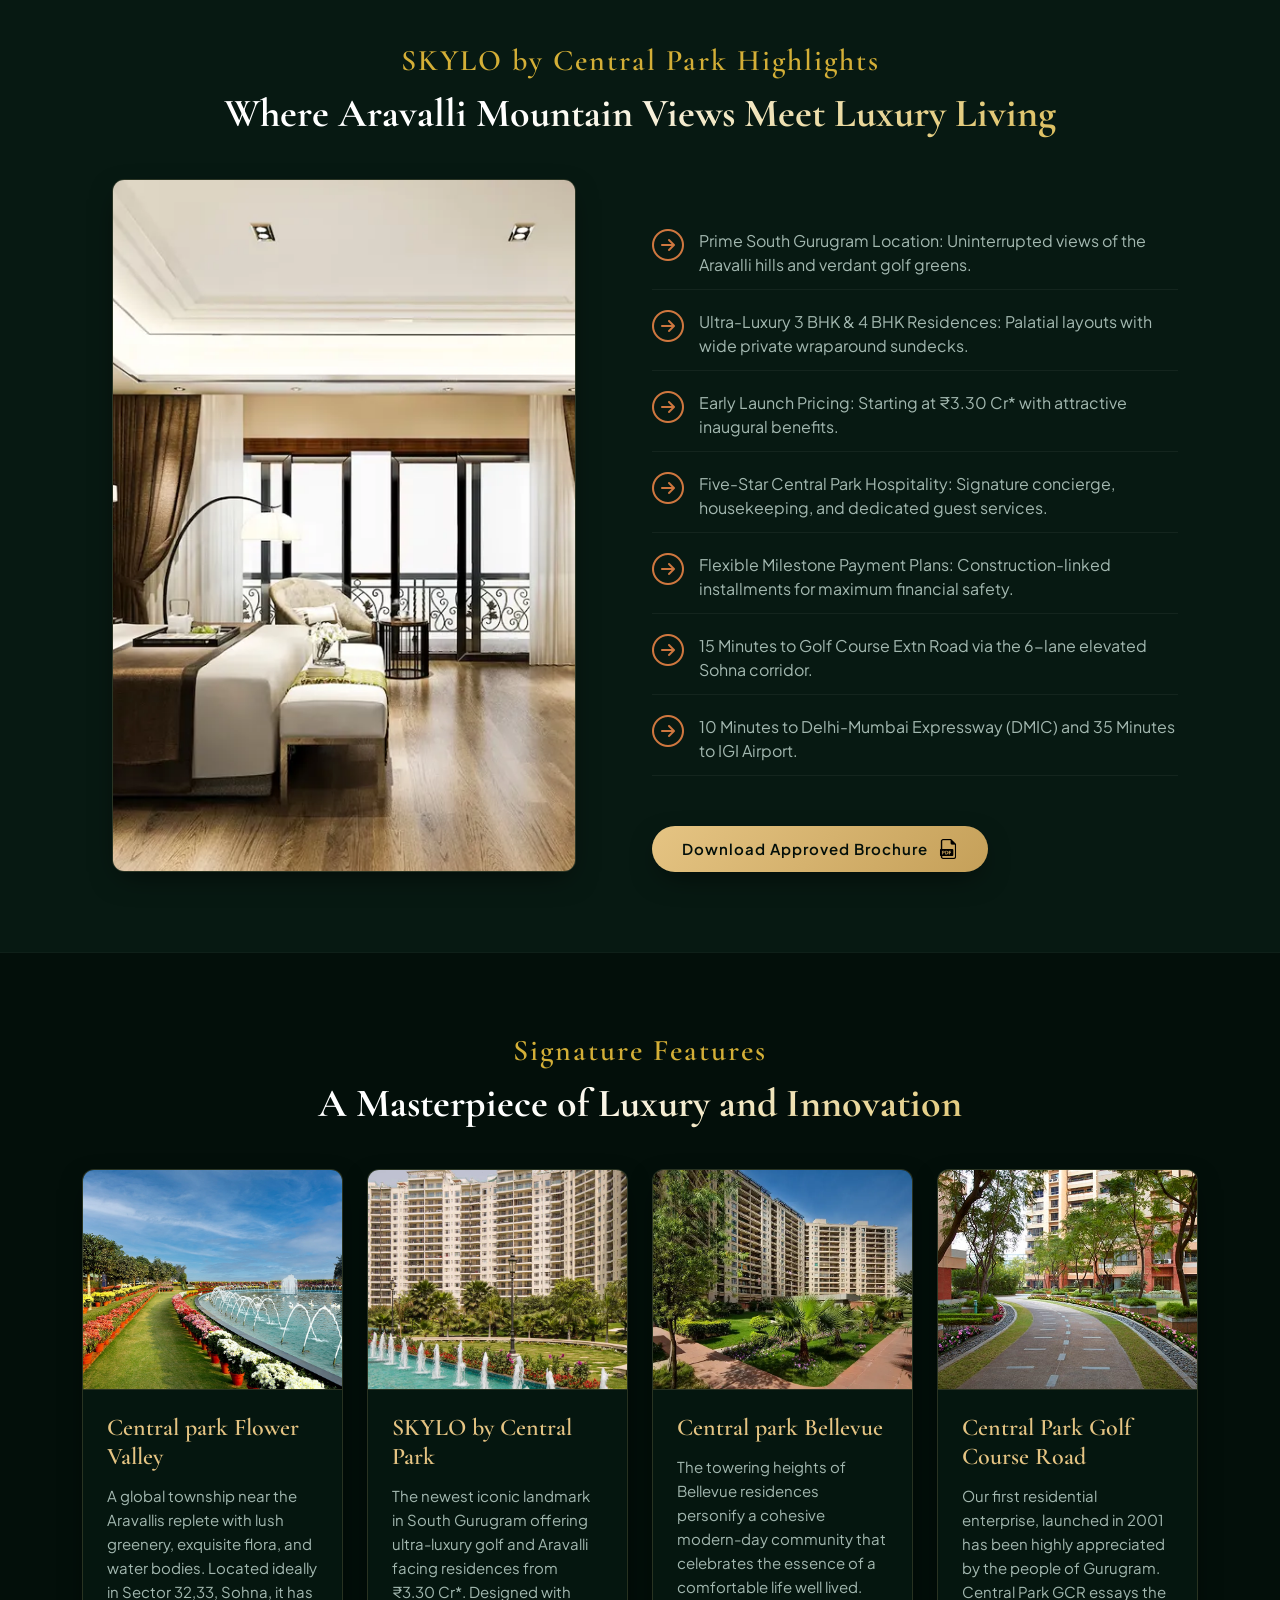
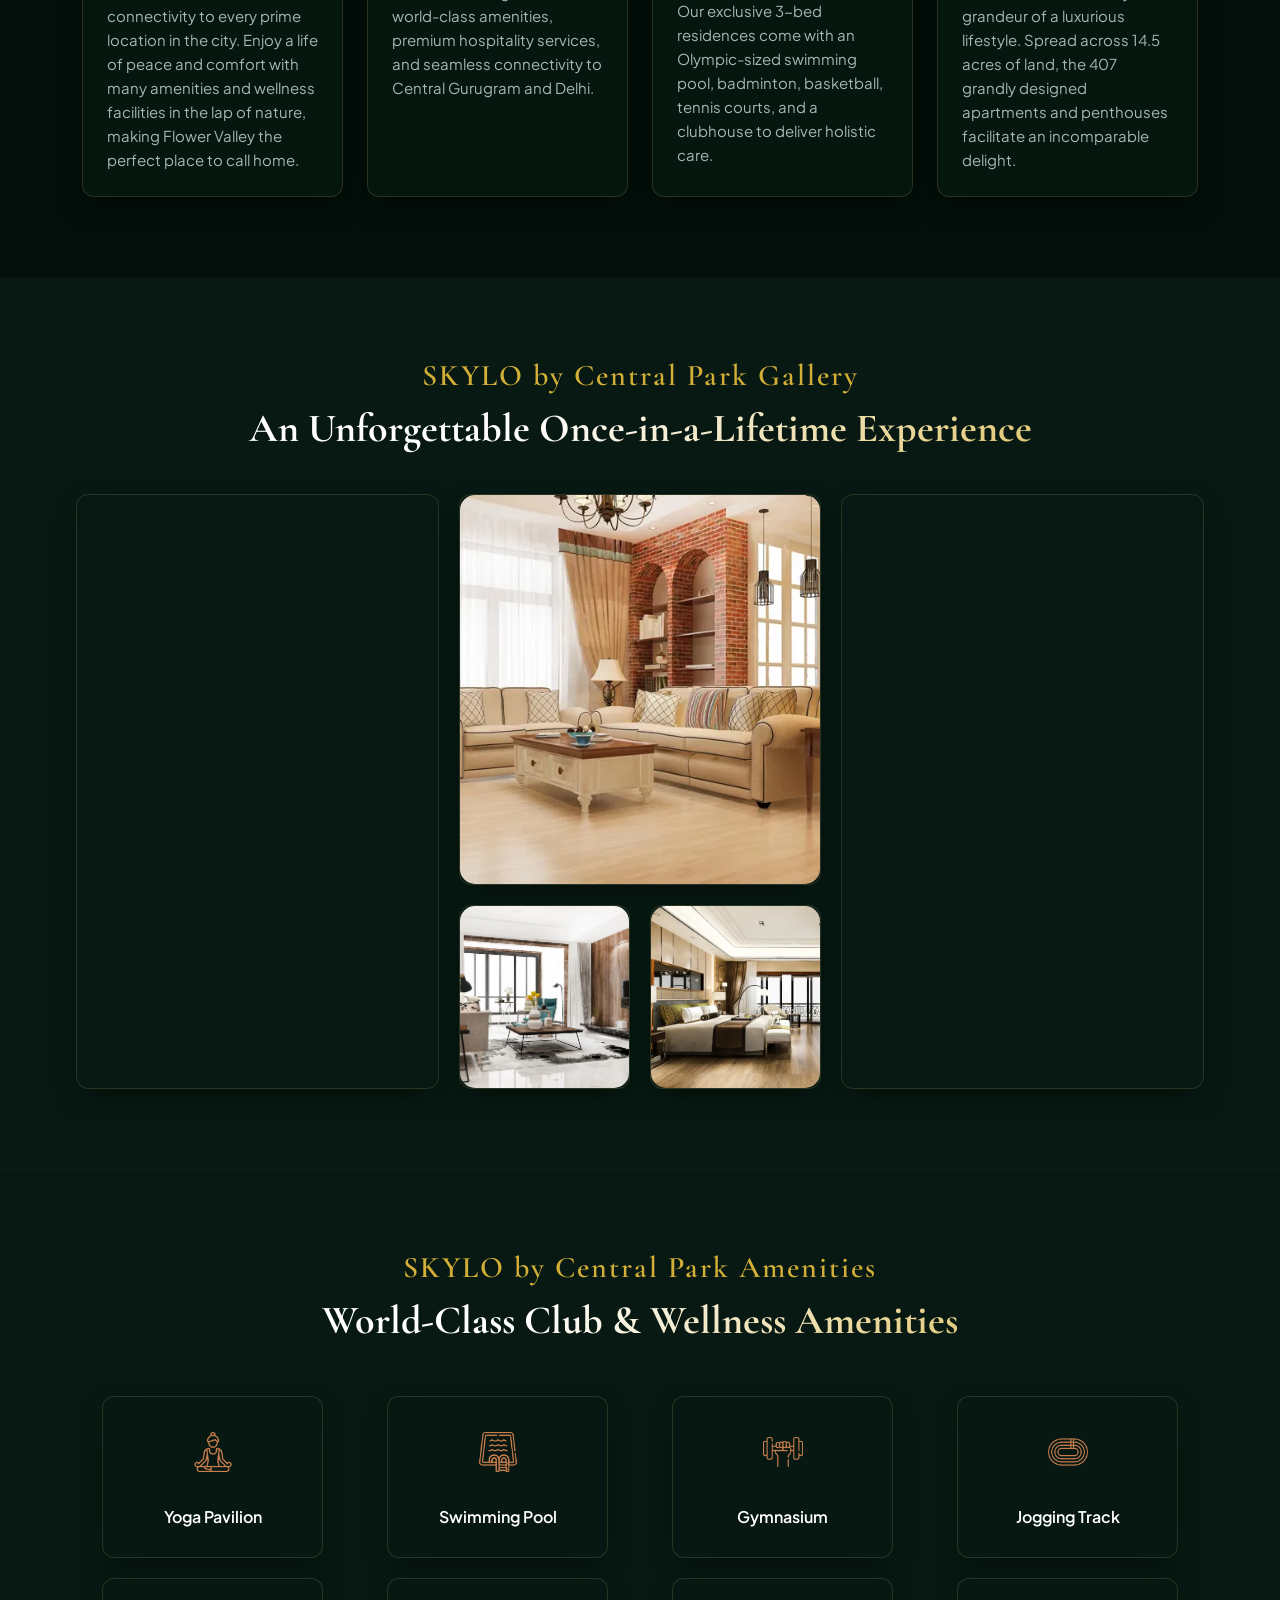
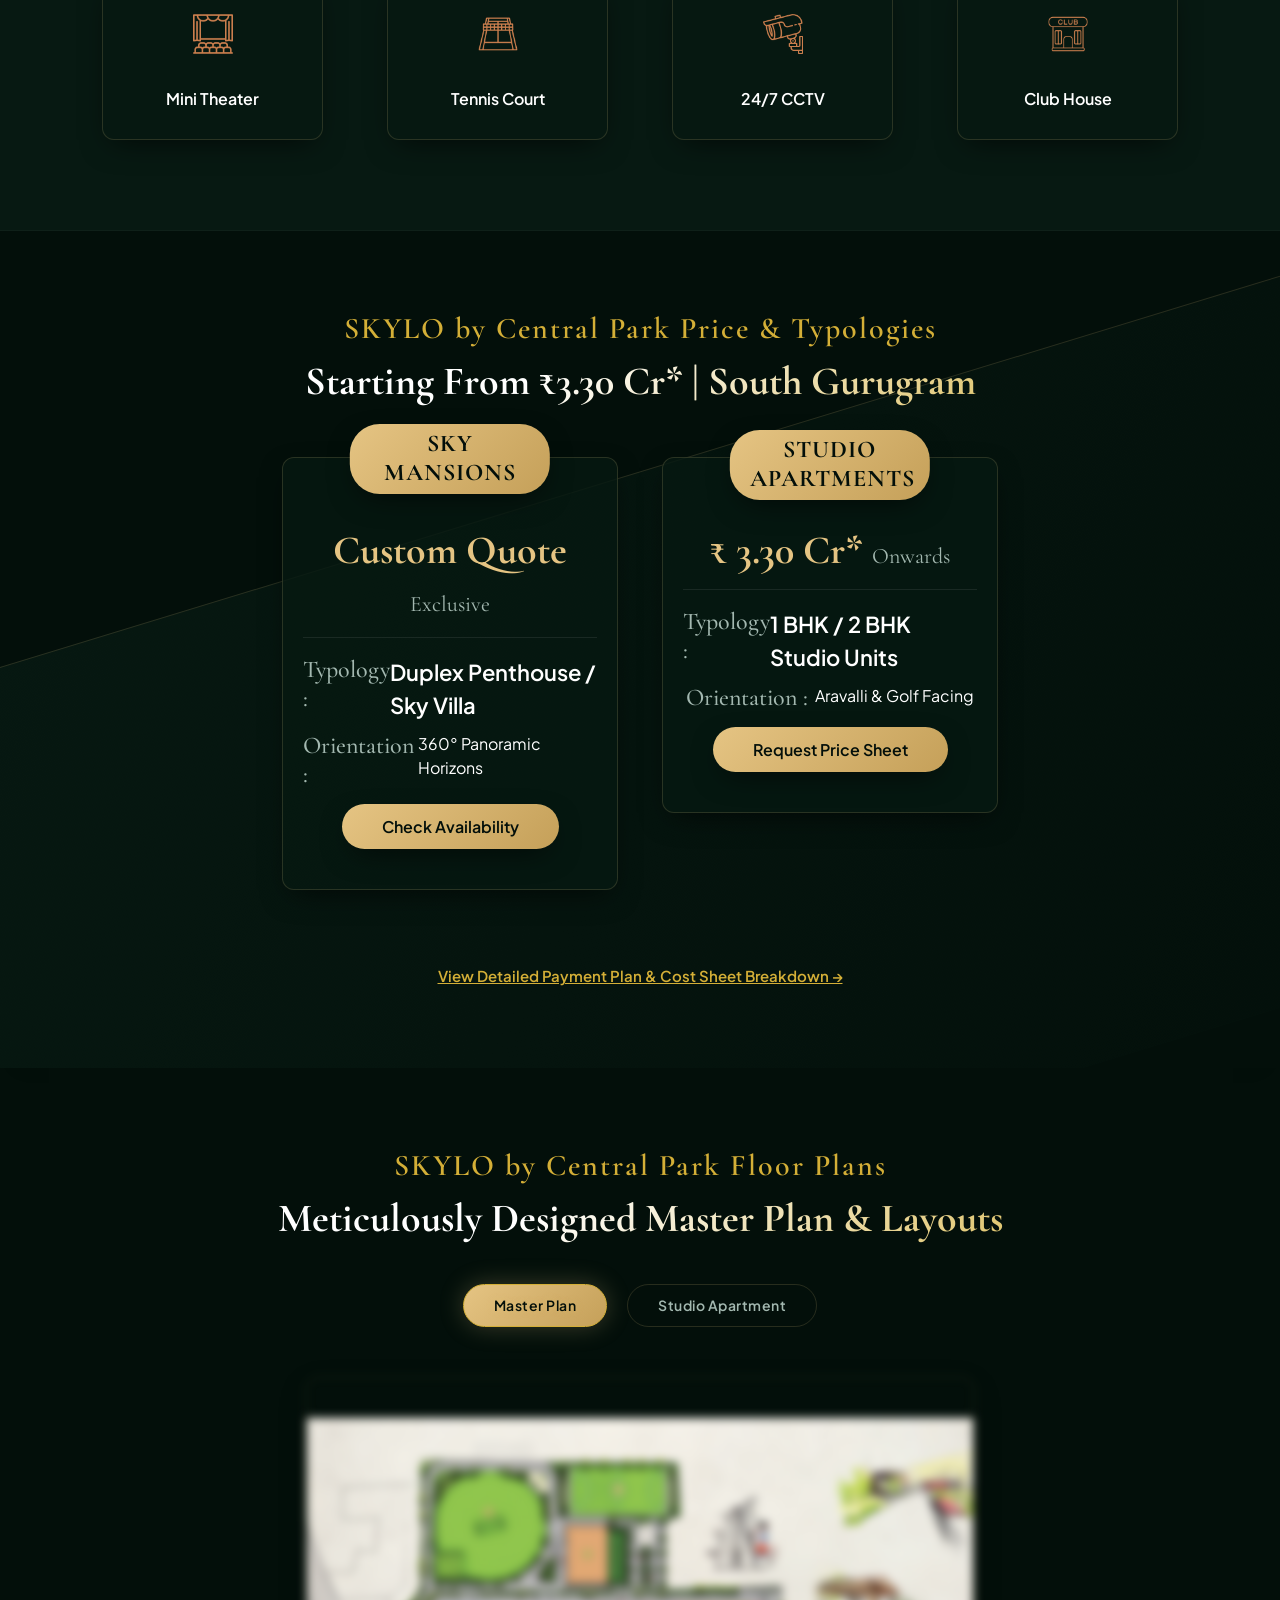
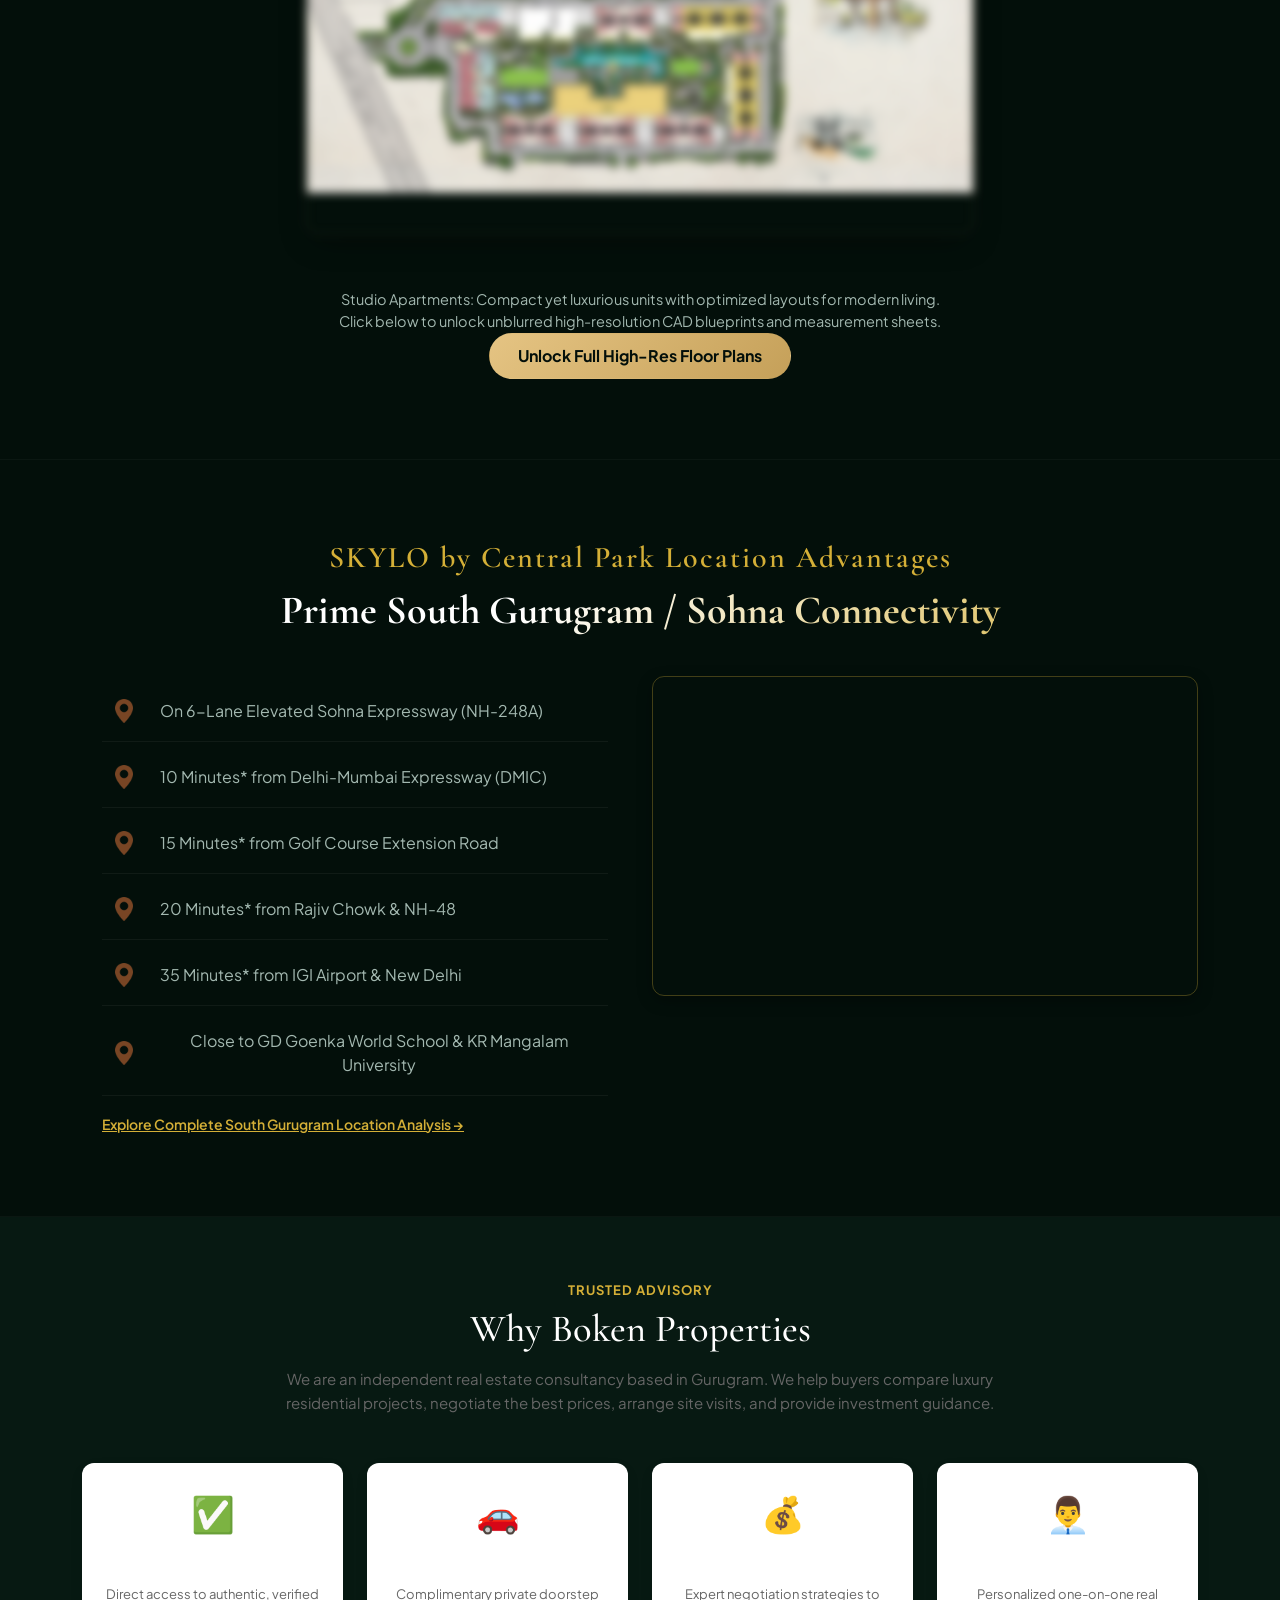
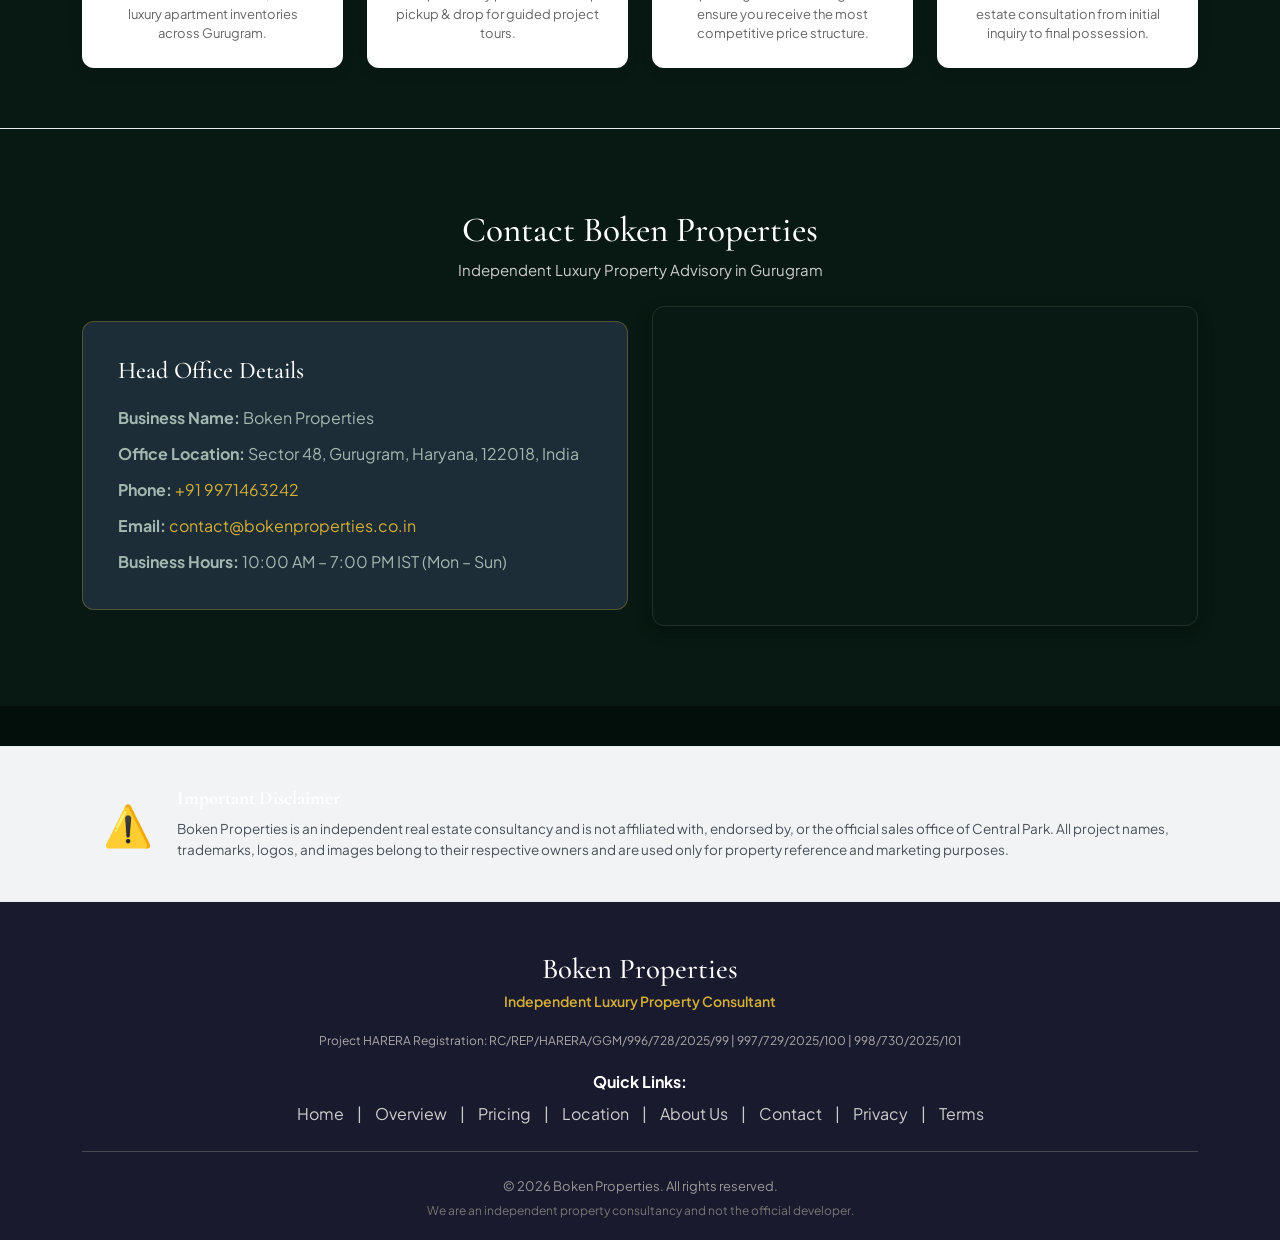
==== commit a22da993: "chnage for new ads" ====
--- a/index.html
+++ b/index.html
@@ -807,7 +807,7 @@
               <h4>Studio Apartments</h4>
             </div>
             <div class="pricing">
-              <h3>₹ 1.20 Cr* <span>Onwards</span></h3>
+              <h3>₹ 3.30 Cr* <span>Onwards</span></h3>
             </div>
             <div class="typology">
               <h4>Typology :</h4>
@@ -842,11 +842,14 @@
         <li class="nav-item" role="presentation">
           <button class="nav-link active" id="pills-home-tab" data-bs-toggle="pill" data-bs-target="#pills-home" type="button" role="tab" aria-controls="pills-home" aria-selected="true">Master Plan</button>
         </li>
-        <li class="nav-item" role="presentation">
+        <!-- <li class="nav-item" role="presentation">
           <button class="nav-link" id="pills-profile-tab1" data-bs-toggle="pill" data-bs-target="#pills-profile2" type="button" role="tab" aria-controls="pills-profile2" aria-selected="false">3 BHK Layout</button>
         </li>
         <li class="nav-item" role="presentation">
           <button class="nav-link" id="pills-profile-tab2" data-bs-toggle="pill" data-bs-target="#pills-profile3" type="button" role="tab" aria-controls="pills-profile3" aria-selected="false">4 BHK Layout</button>
+        </li> -->
+        <li class="nav-item" role="presentation">
+          <button class="nav-link" id="pills-profile-tab1" data-bs-toggle="pill" data-bs-target="#pills-profile2" type="button" role="tab" aria-controls="pills-profile2" aria-selected="false">Studio Apartment</button>
         </li>
       </ul>
       <div class="tab-content" id="pills-tabContent">
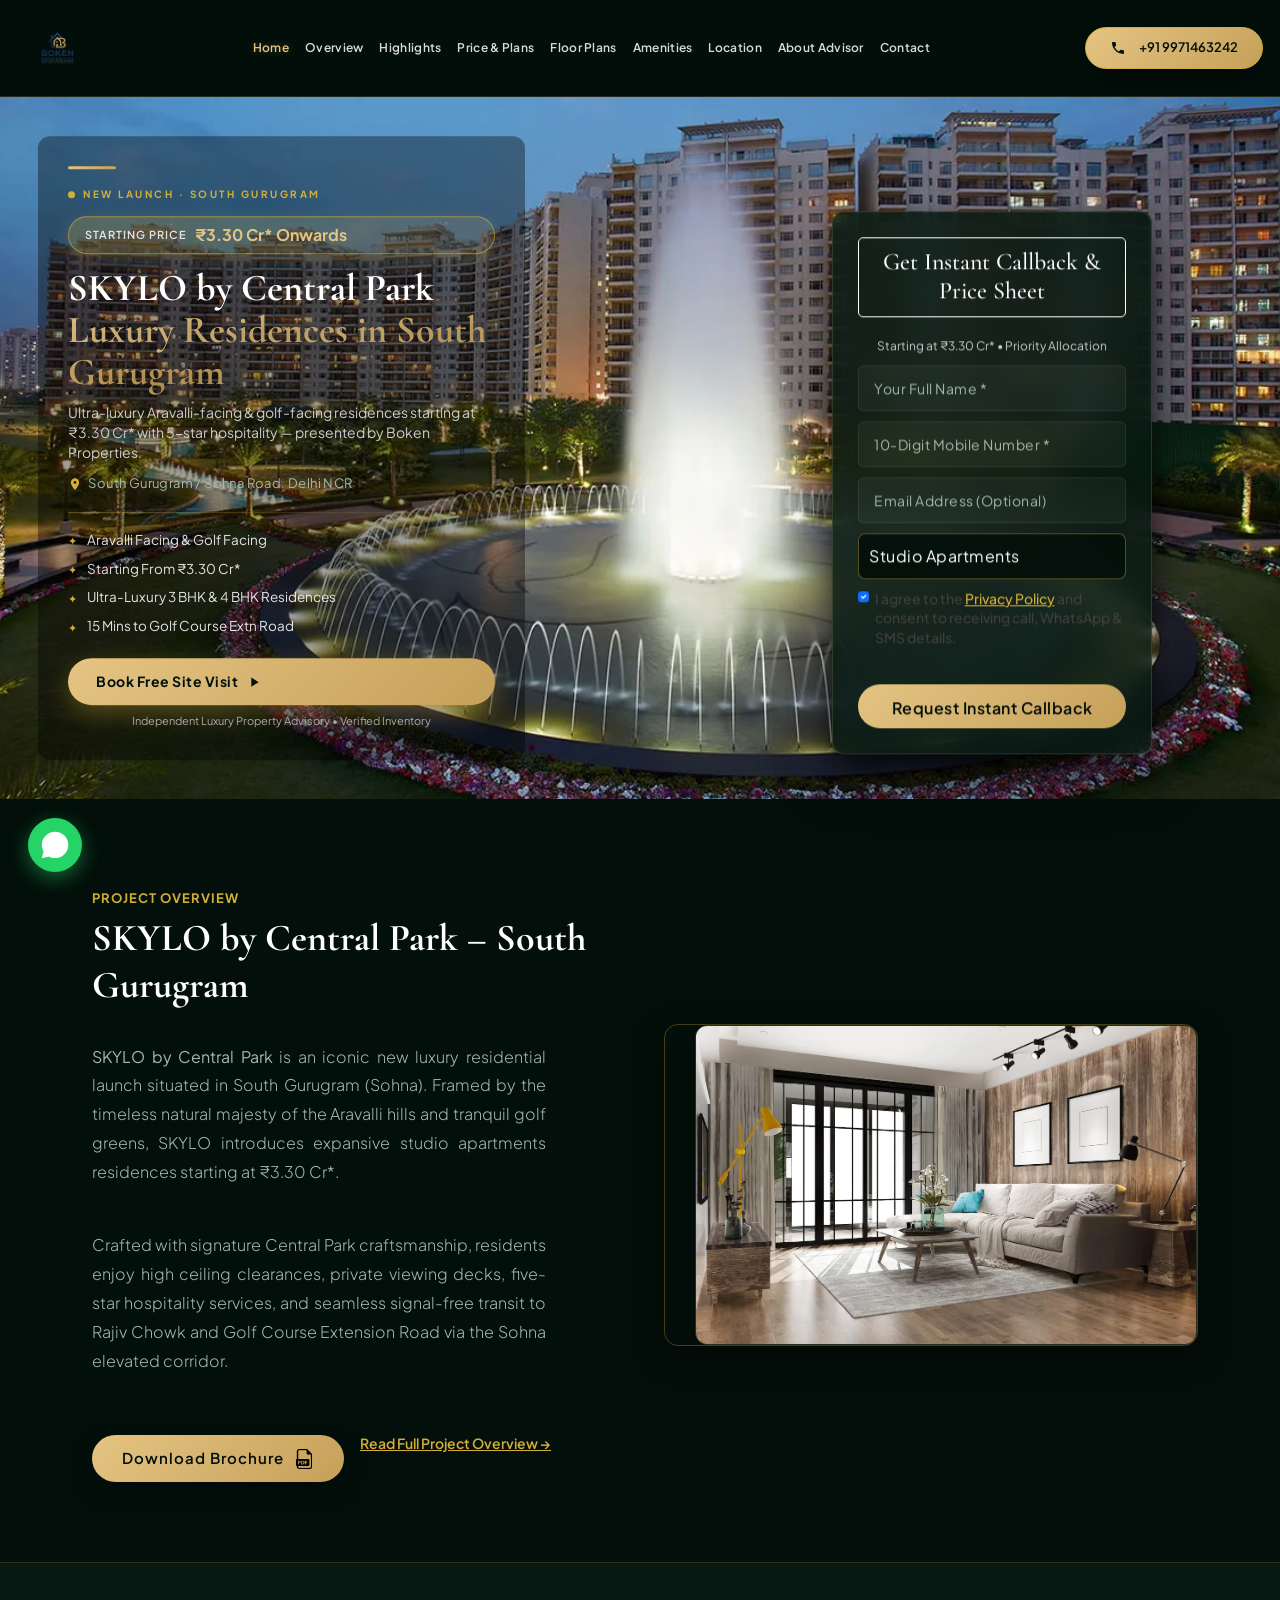
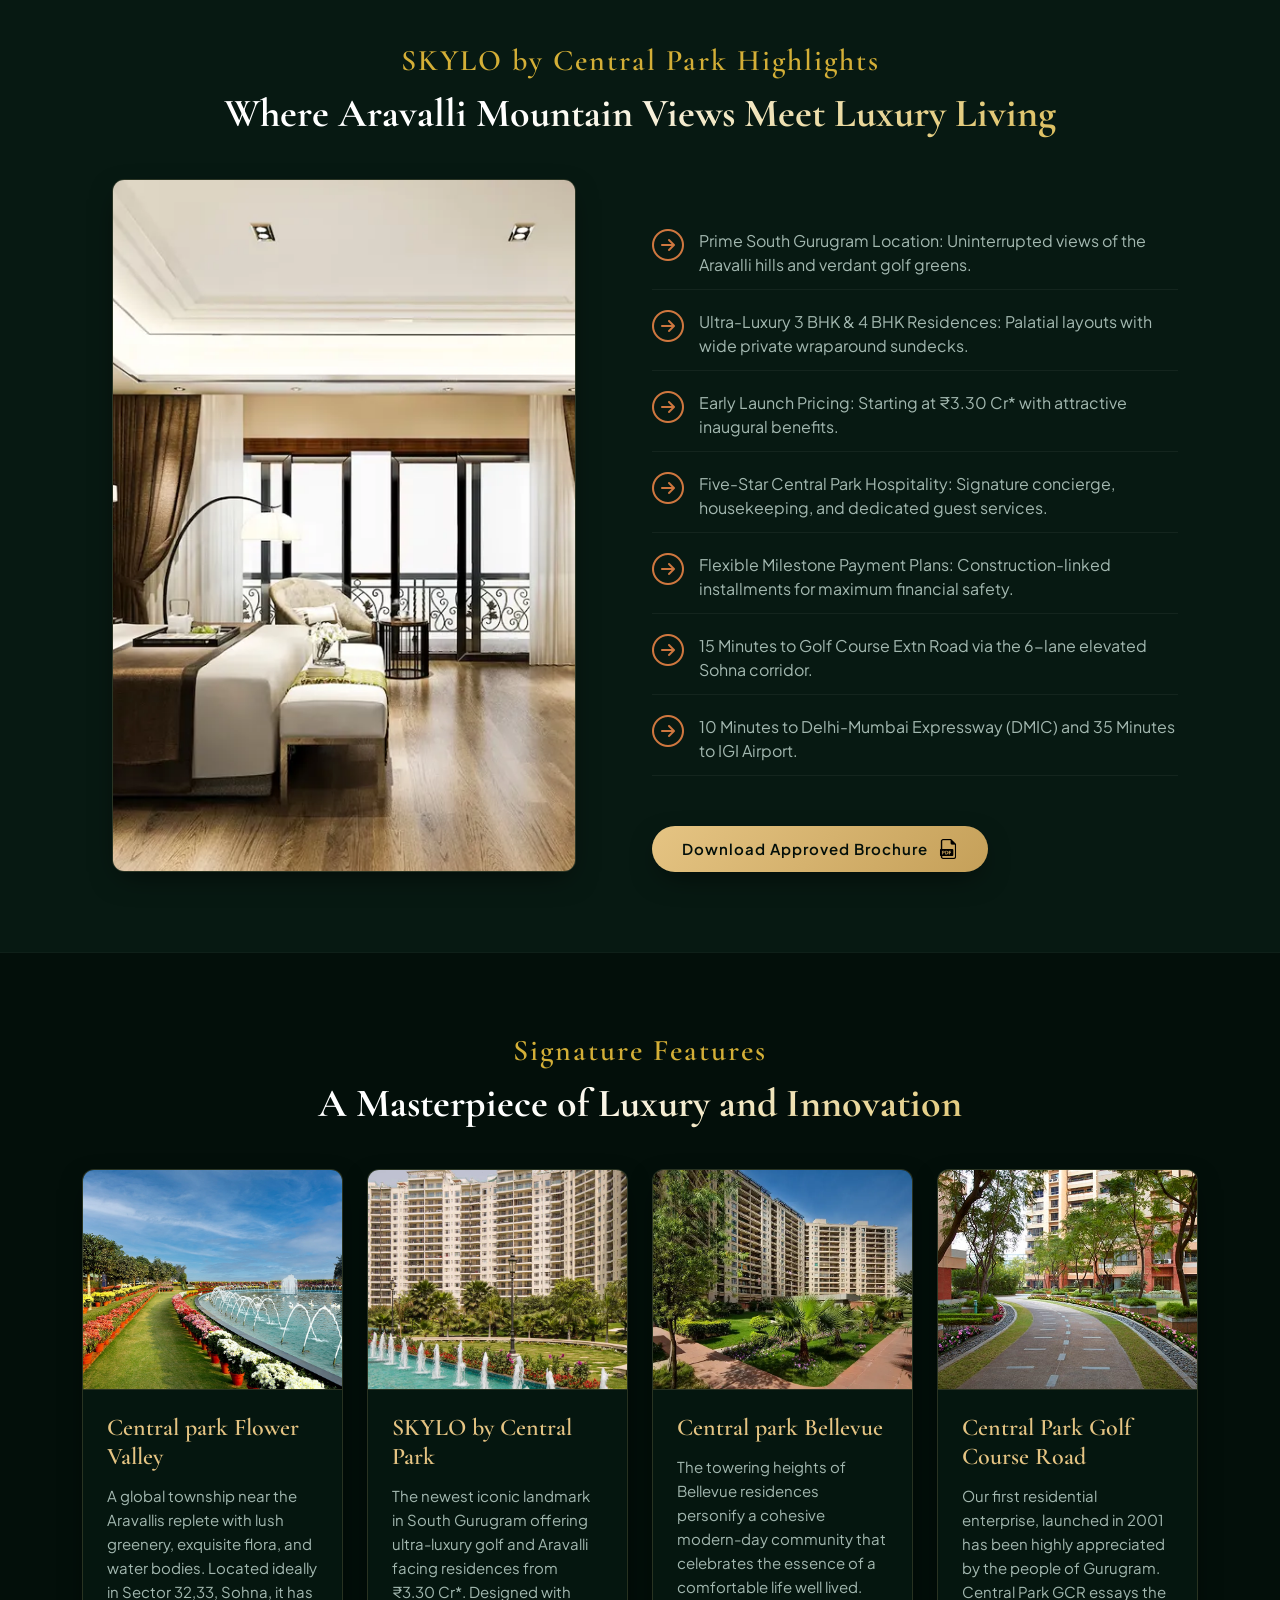
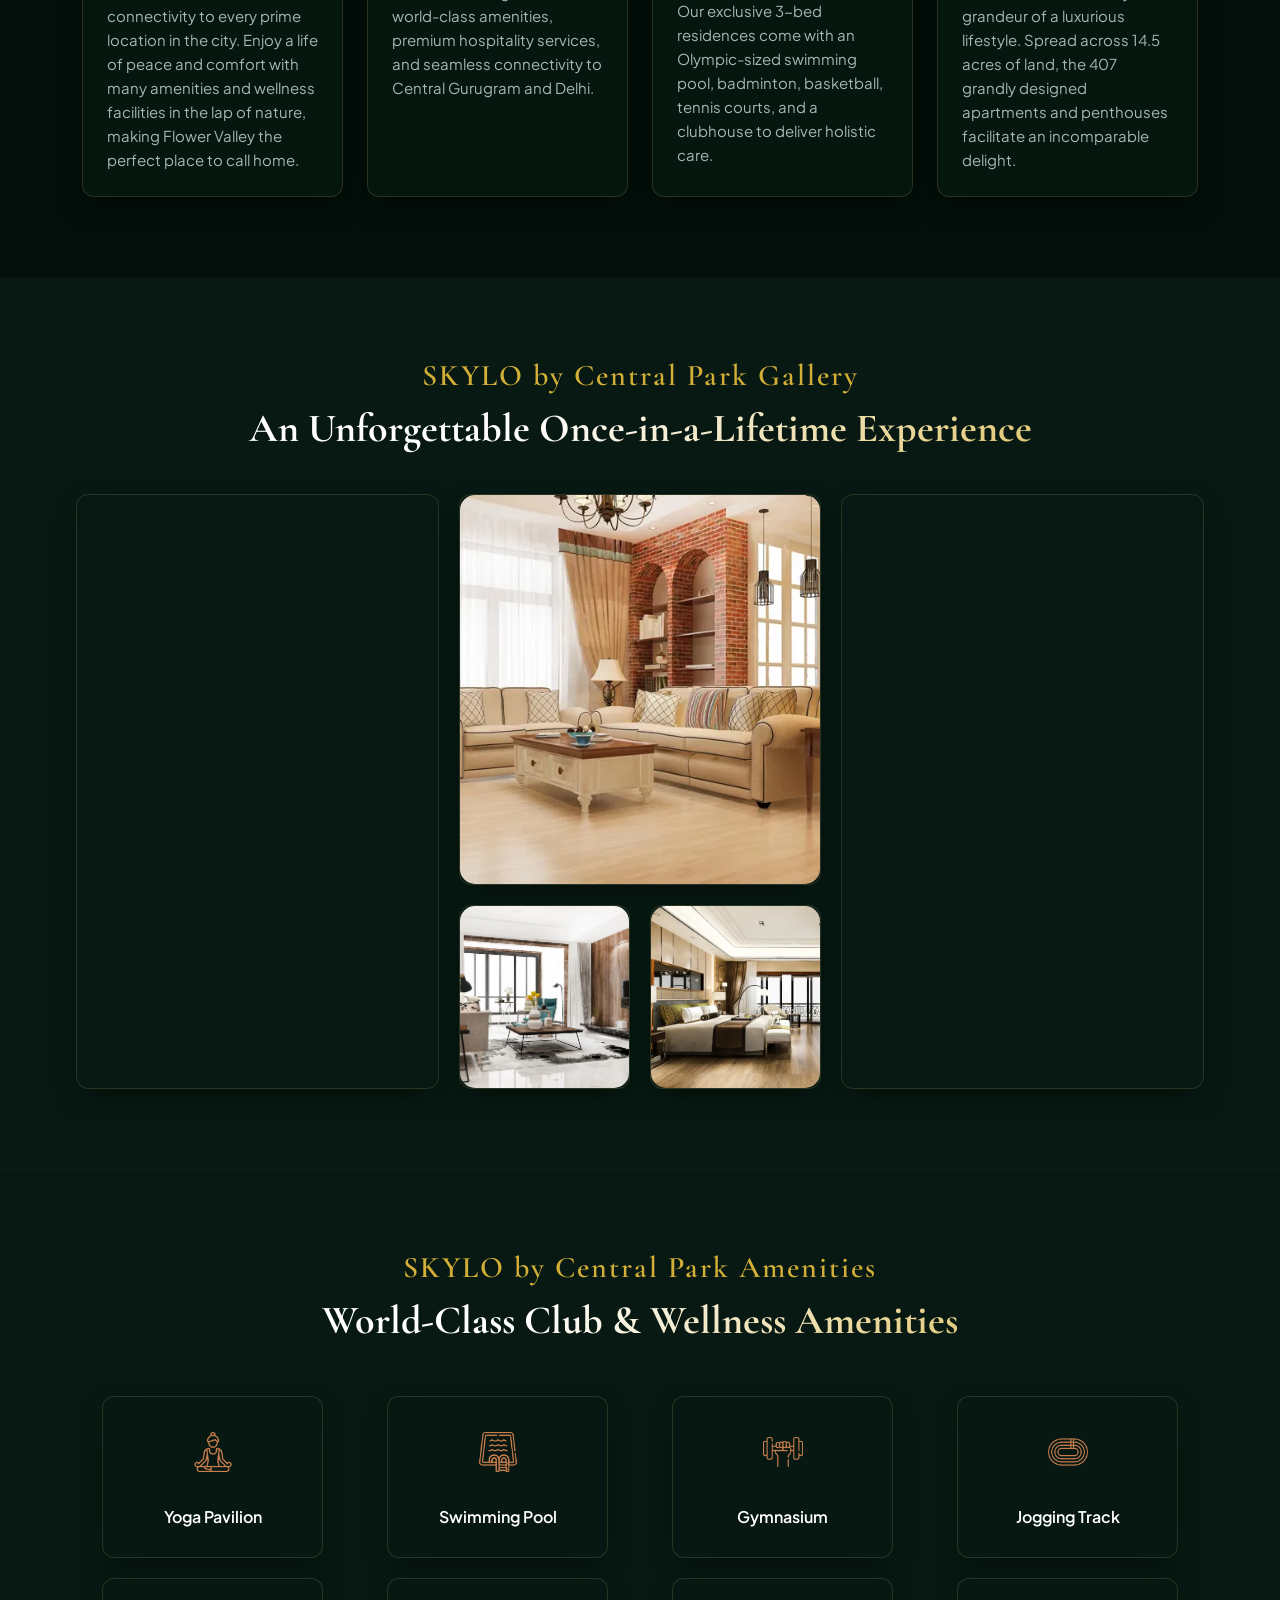
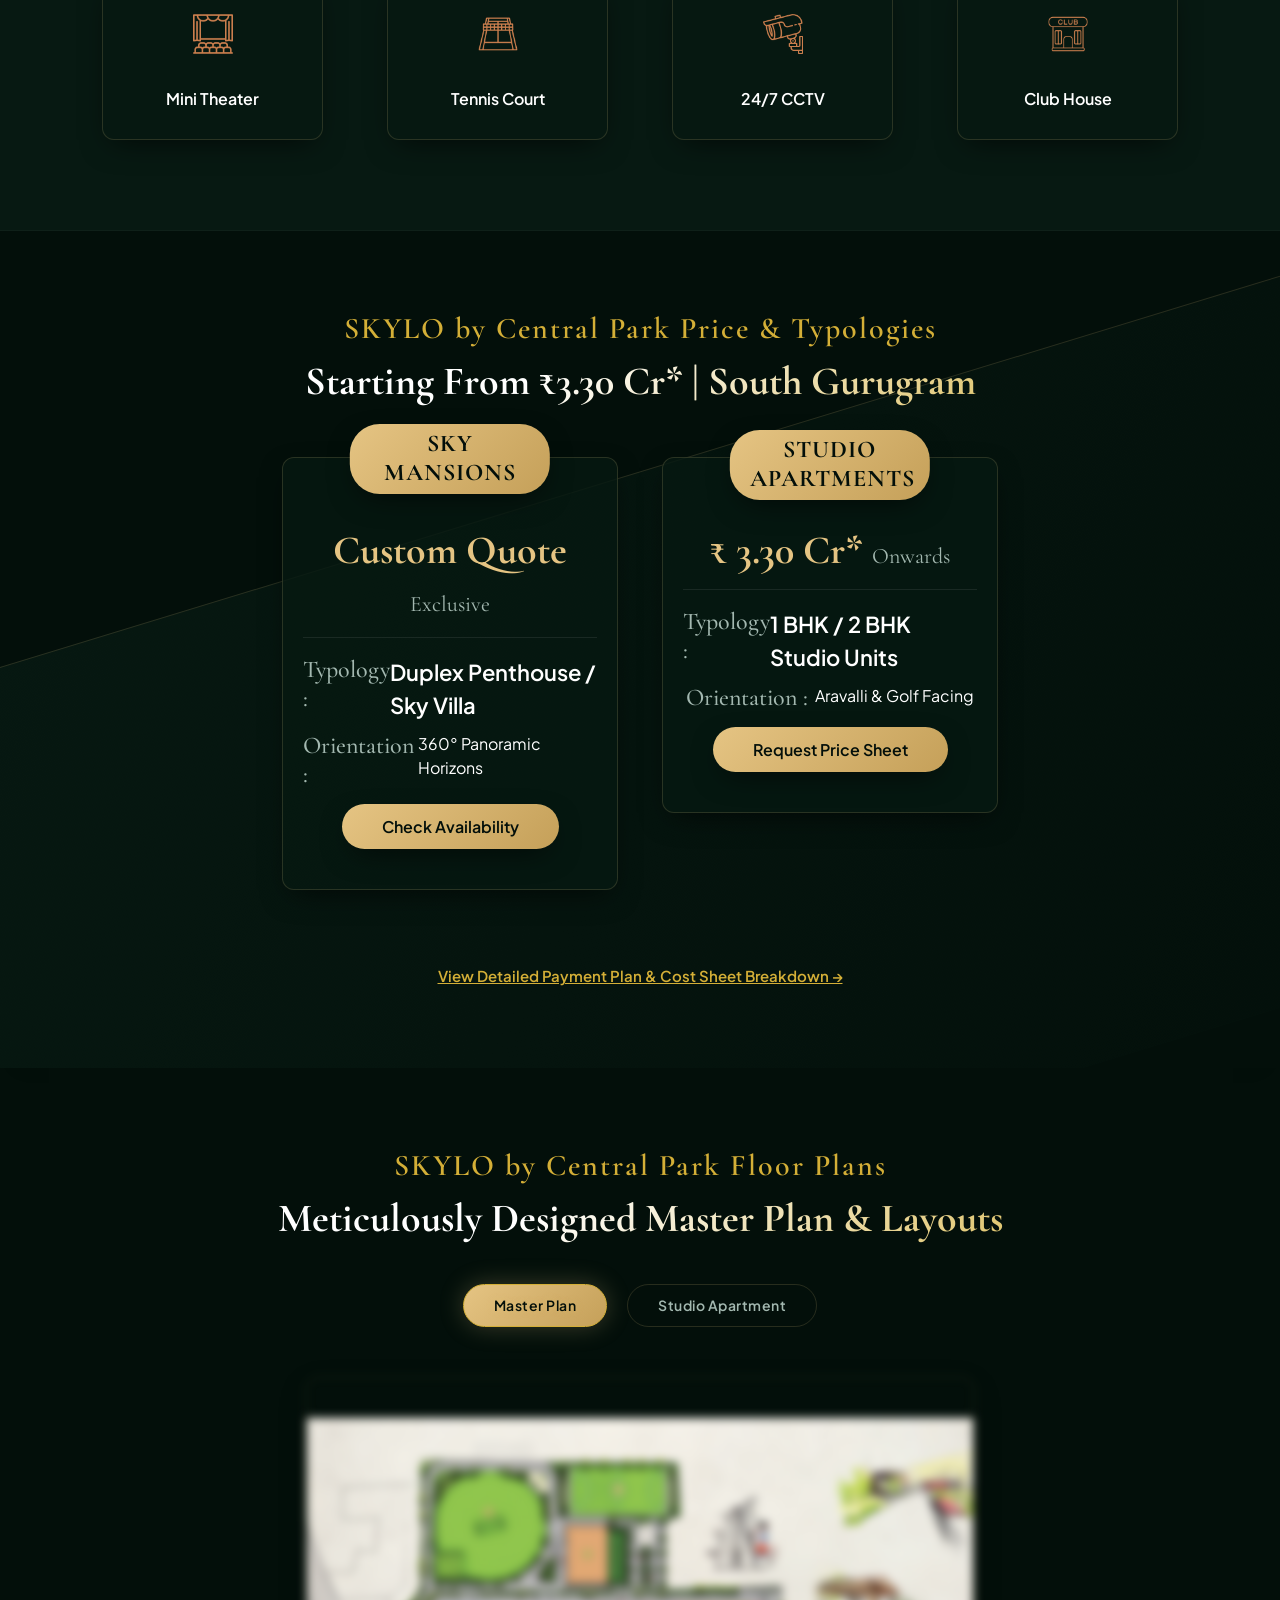
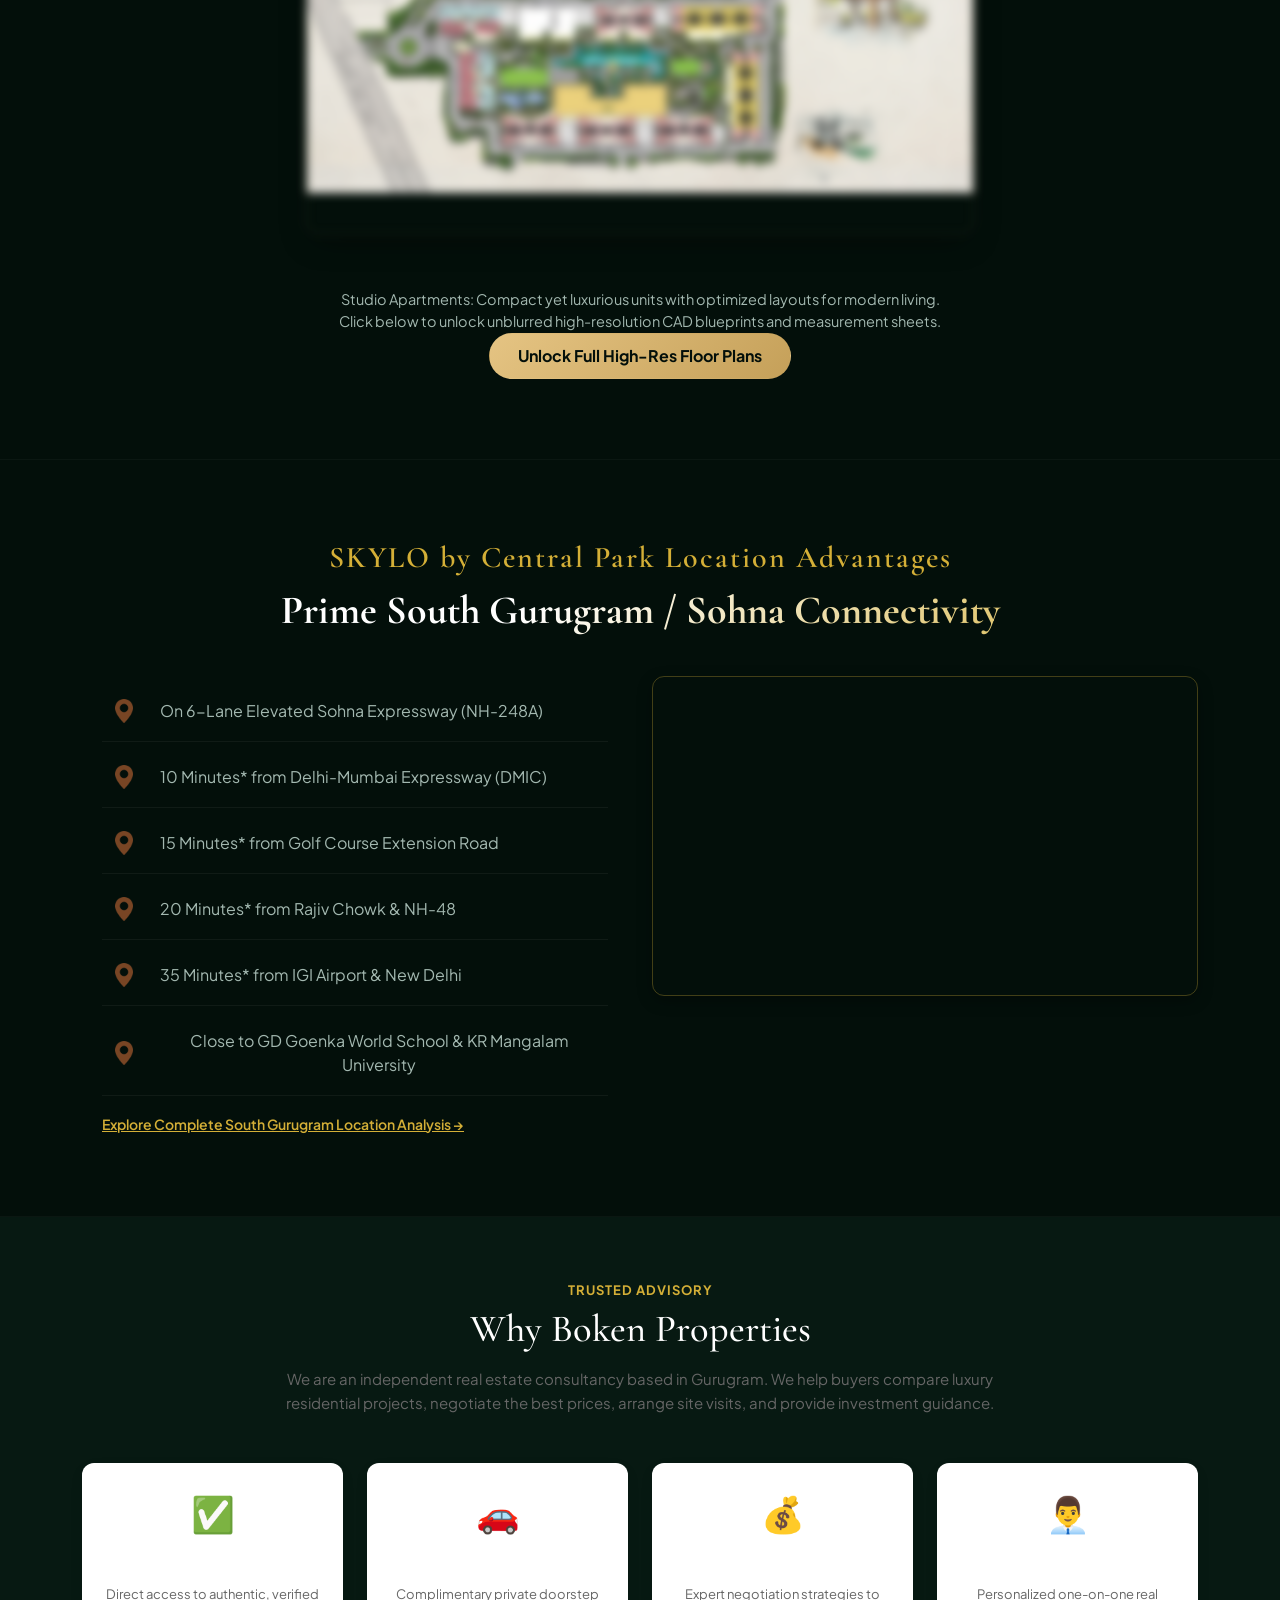
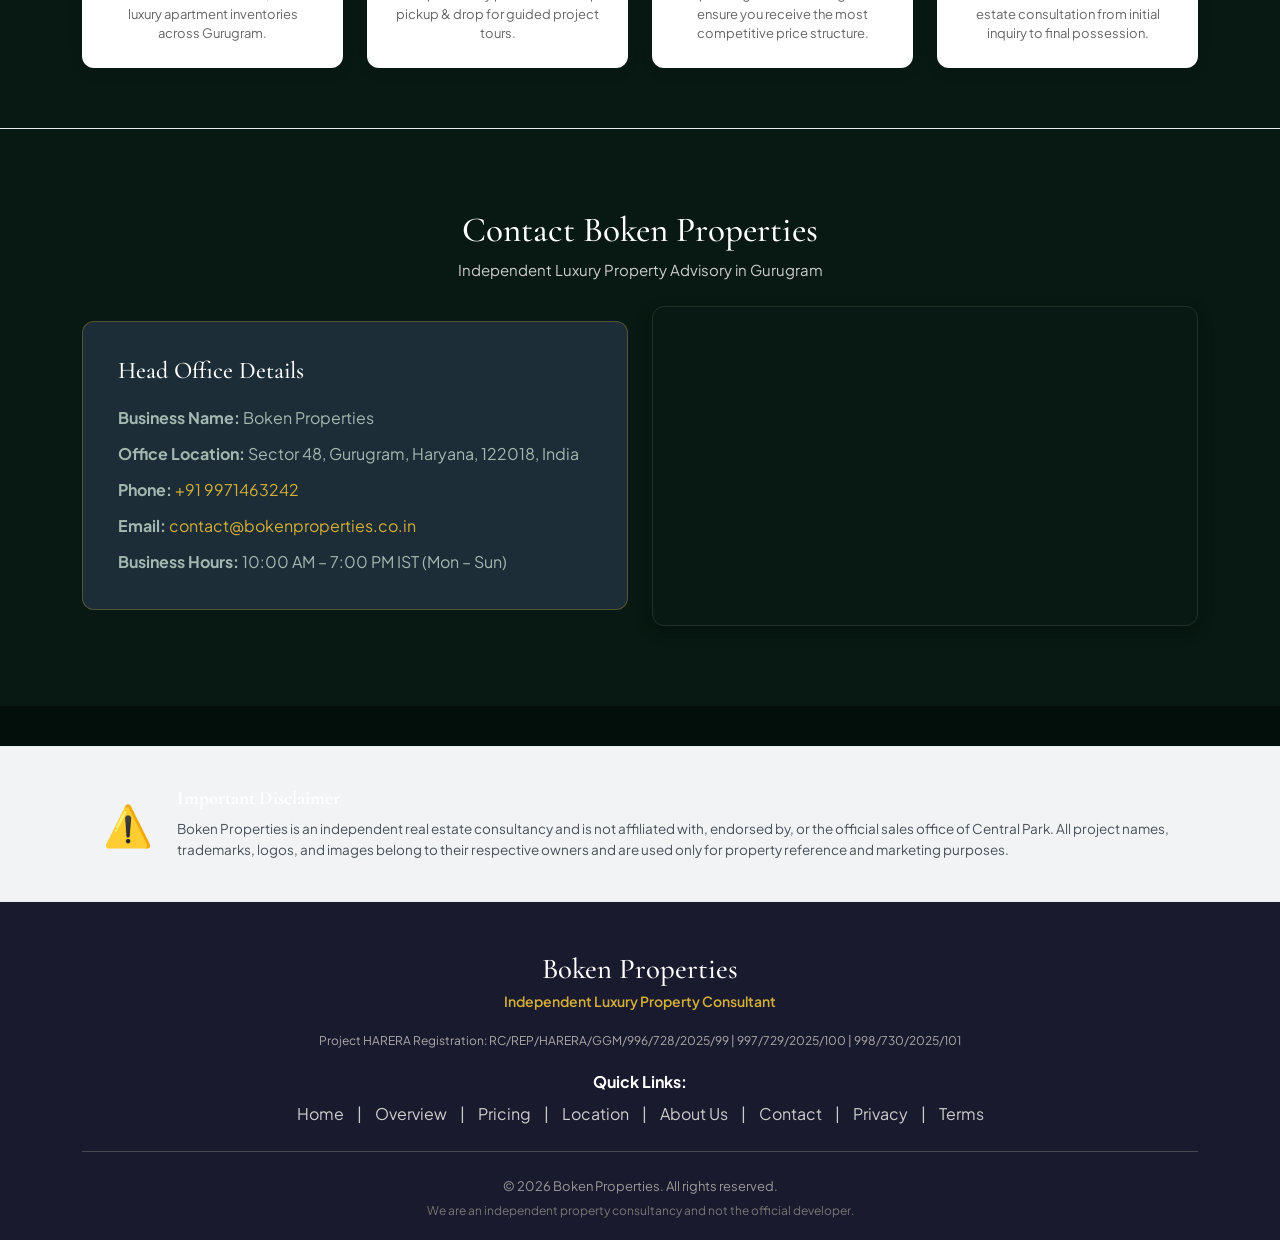
==== commit 27926d9b: "chnage for new ads" ====
--- a/index.html
+++ b/index.html
@@ -486,7 +486,7 @@
               SKYLO by Central Park – South Gurugram
             </h2>
             <p style="color: #ccc; font-size: 15px; line-height: 1.8; margin-bottom: 16px;">
-              <strong>SKYLO by Central Park</strong> is an iconic new luxury residential launch situated in South Gurugram (Sohna). Framed by the timeless natural majesty of the Aravalli hills and tranquil golf greens, SKYLO introduces expansive 3 BHK and 4 BHK residences starting at ₹3.30 Cr*.
+              <strong>SKYLO by Central Park</strong> is an iconic new luxury residential launch situated in South Gurugram (Sohna). Framed by the timeless natural majesty of the Aravalli hills and tranquil golf greens, SKYLO introduces expansive studio apartments residences starting at ₹3.30 Cr*.
             </p>
             <p style="color: #ccc; font-size: 15px; line-height: 1.8; margin-bottom: 24px;">
               Crafted with signature Central Park craftsmanship, residents enjoy high ceiling clearances, private viewing decks, five-star hospitality services, and seamless signal-free transit to Rajiv Chowk and Golf Course Extension Road via the Sohna elevated corridor.
